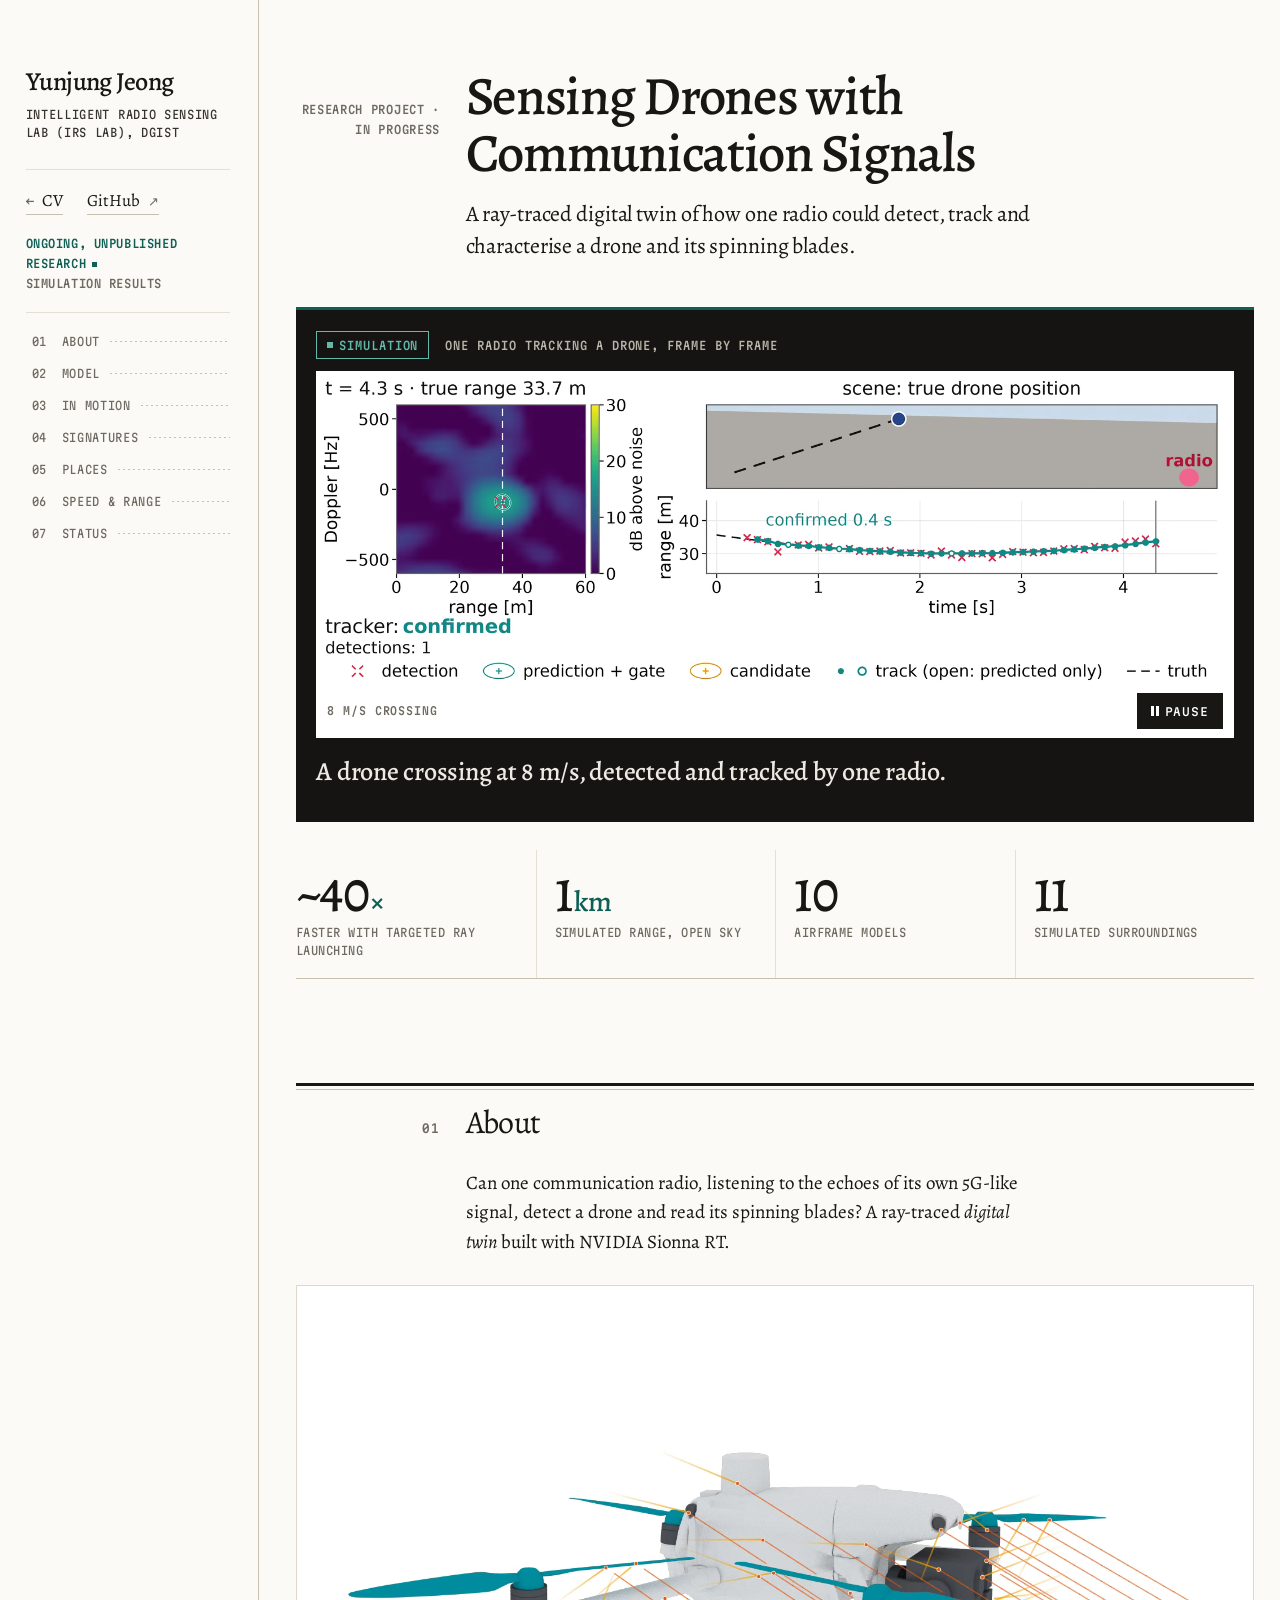
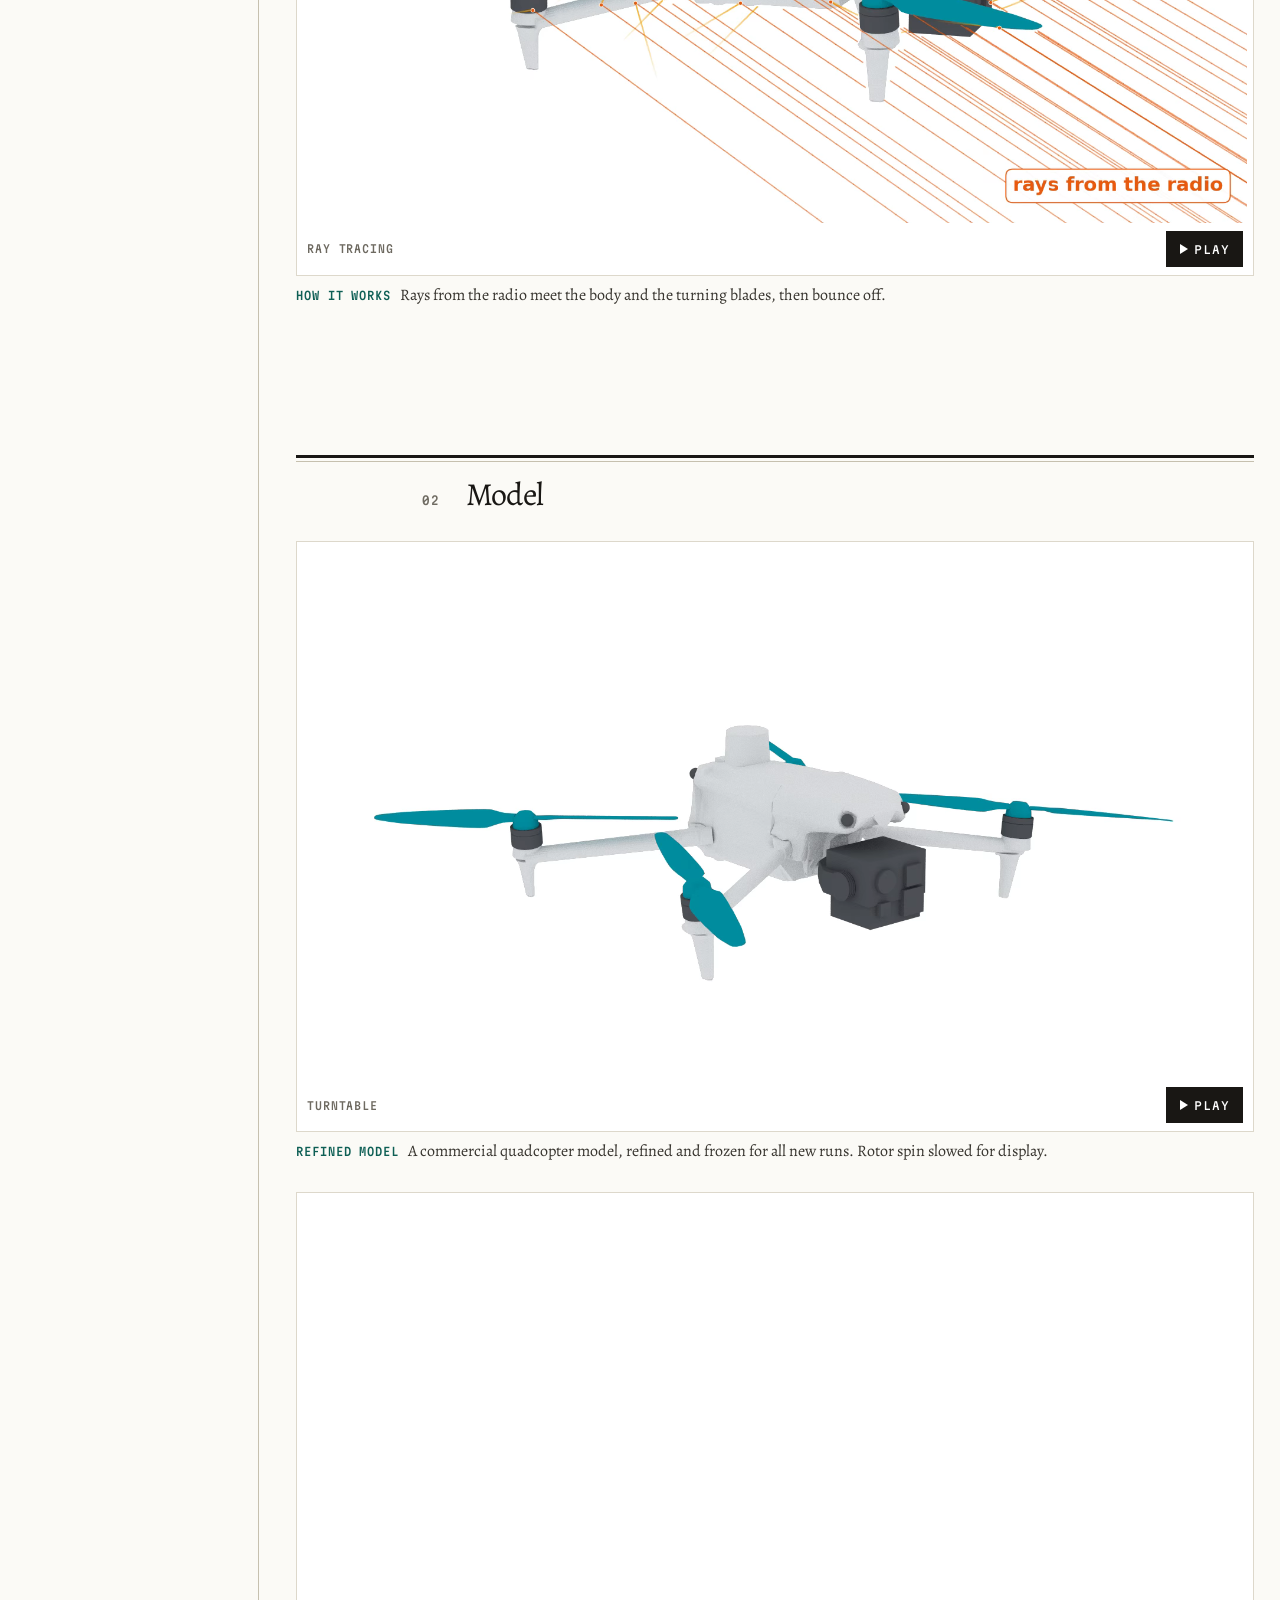
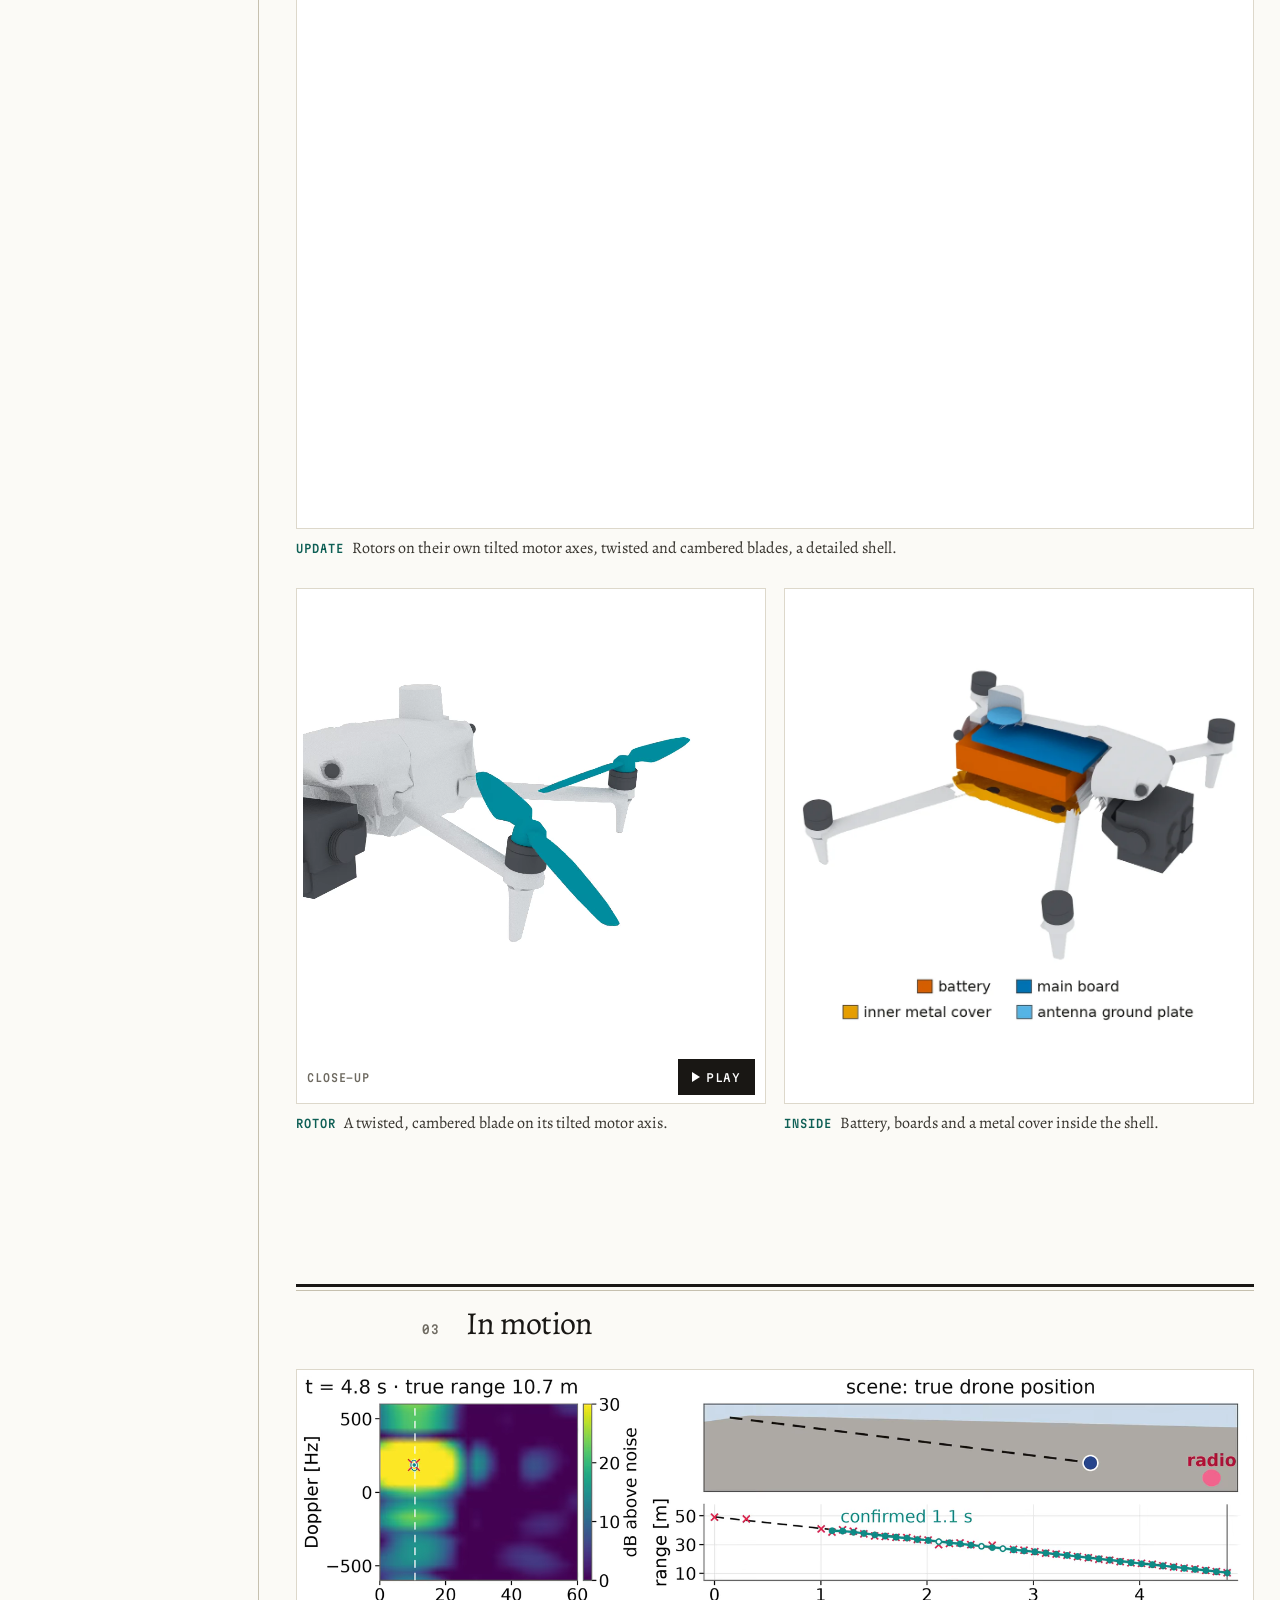
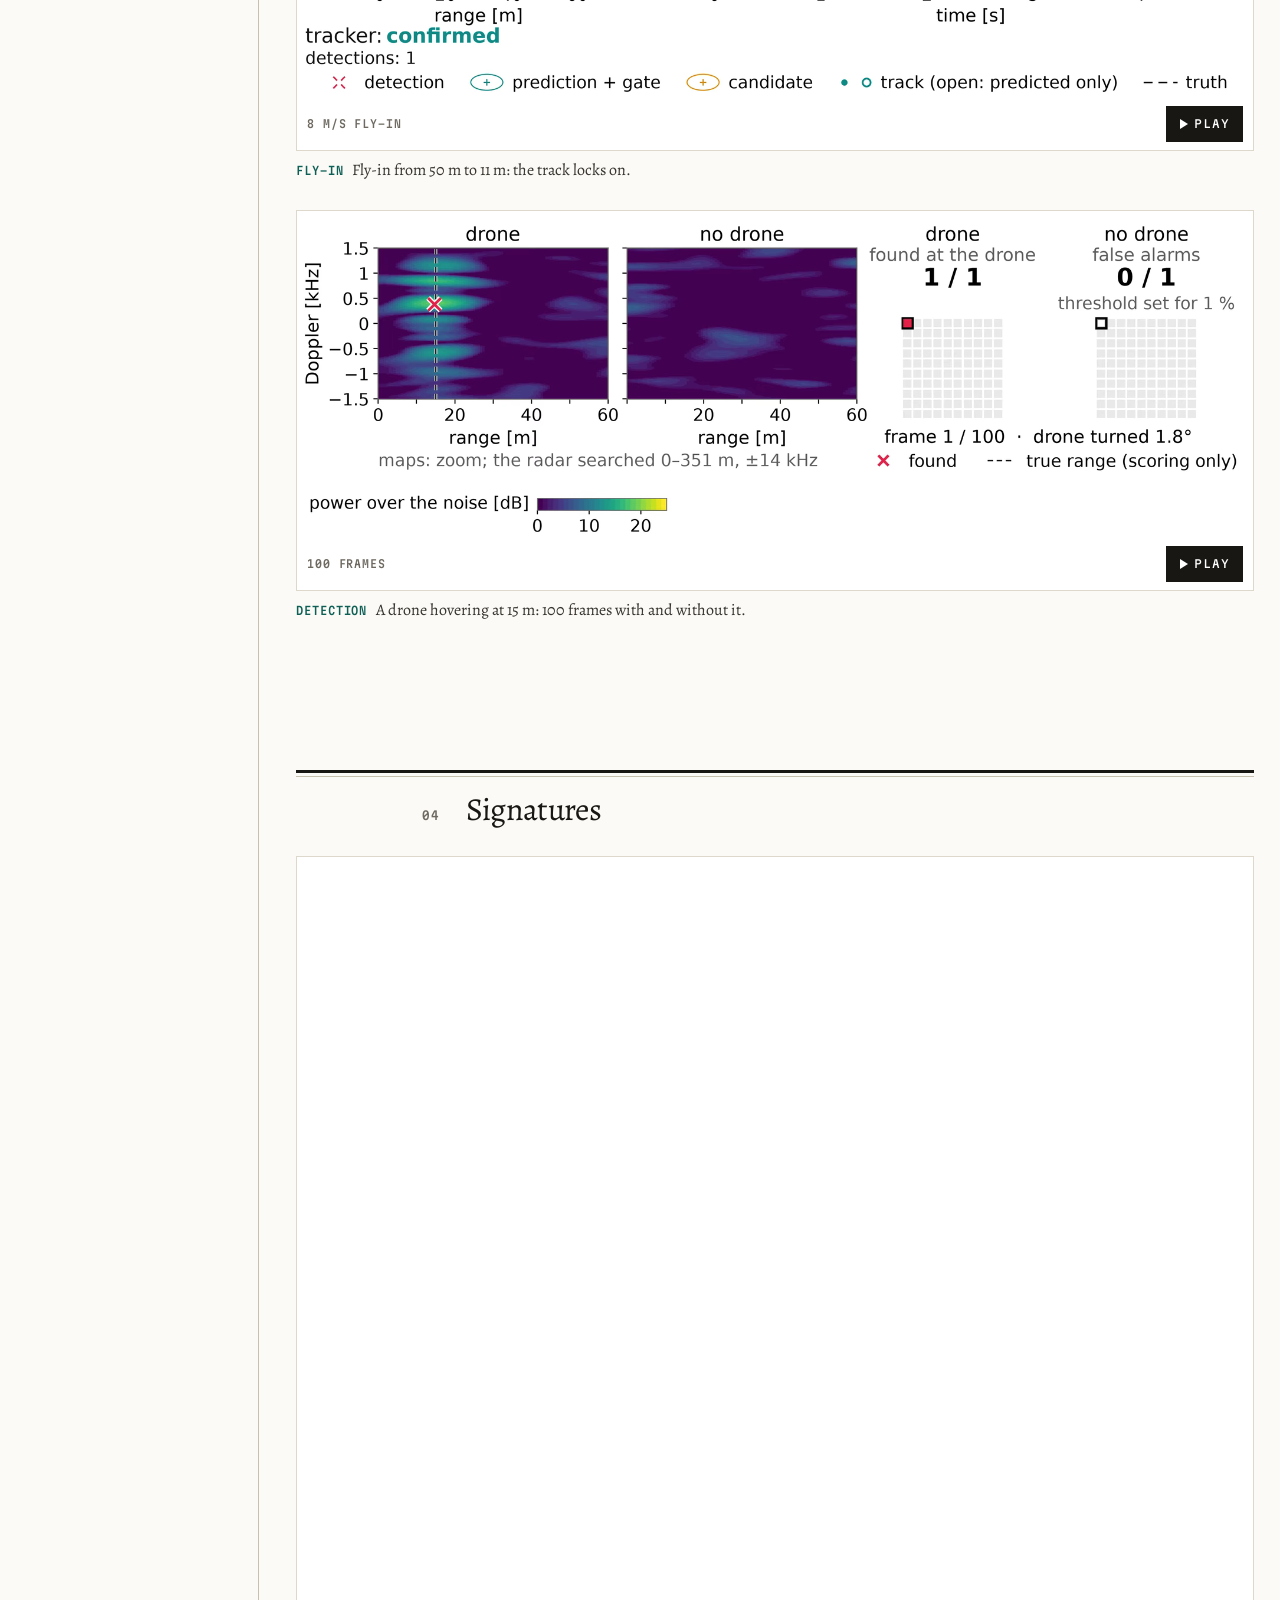
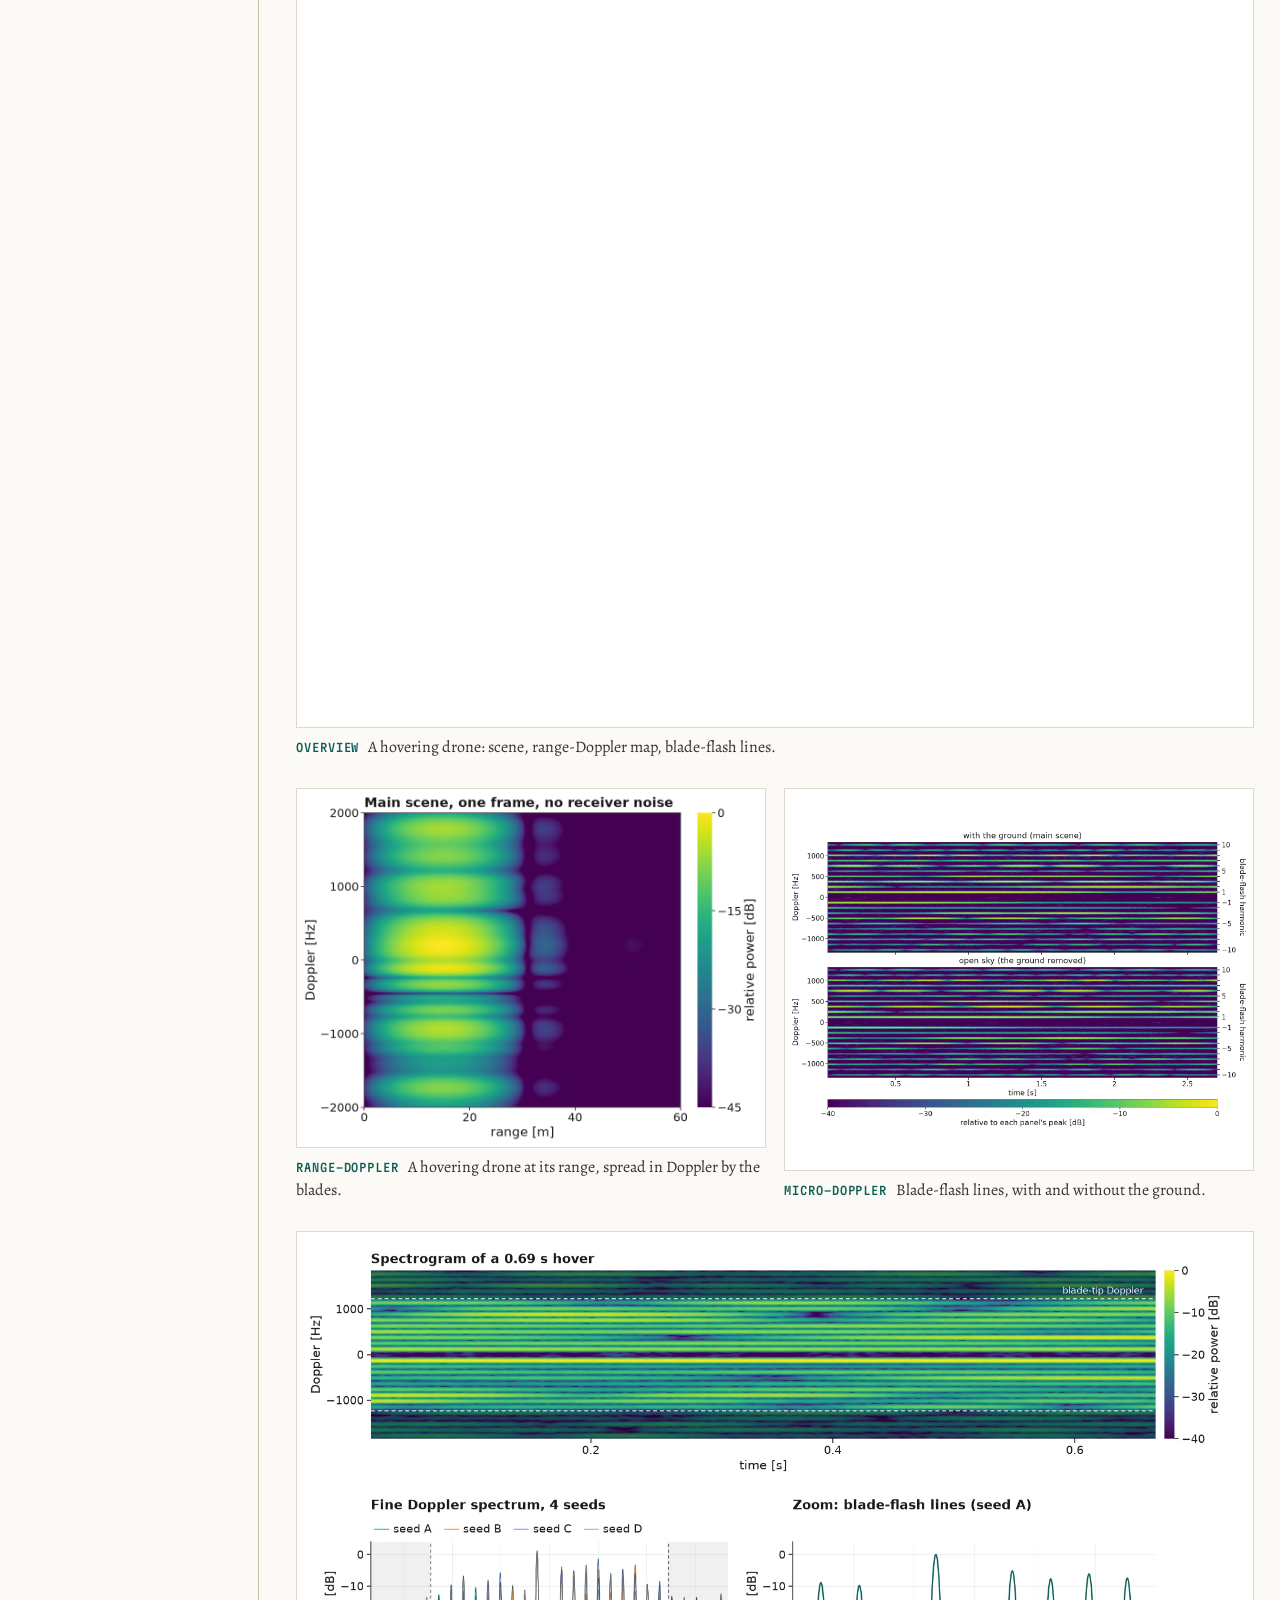
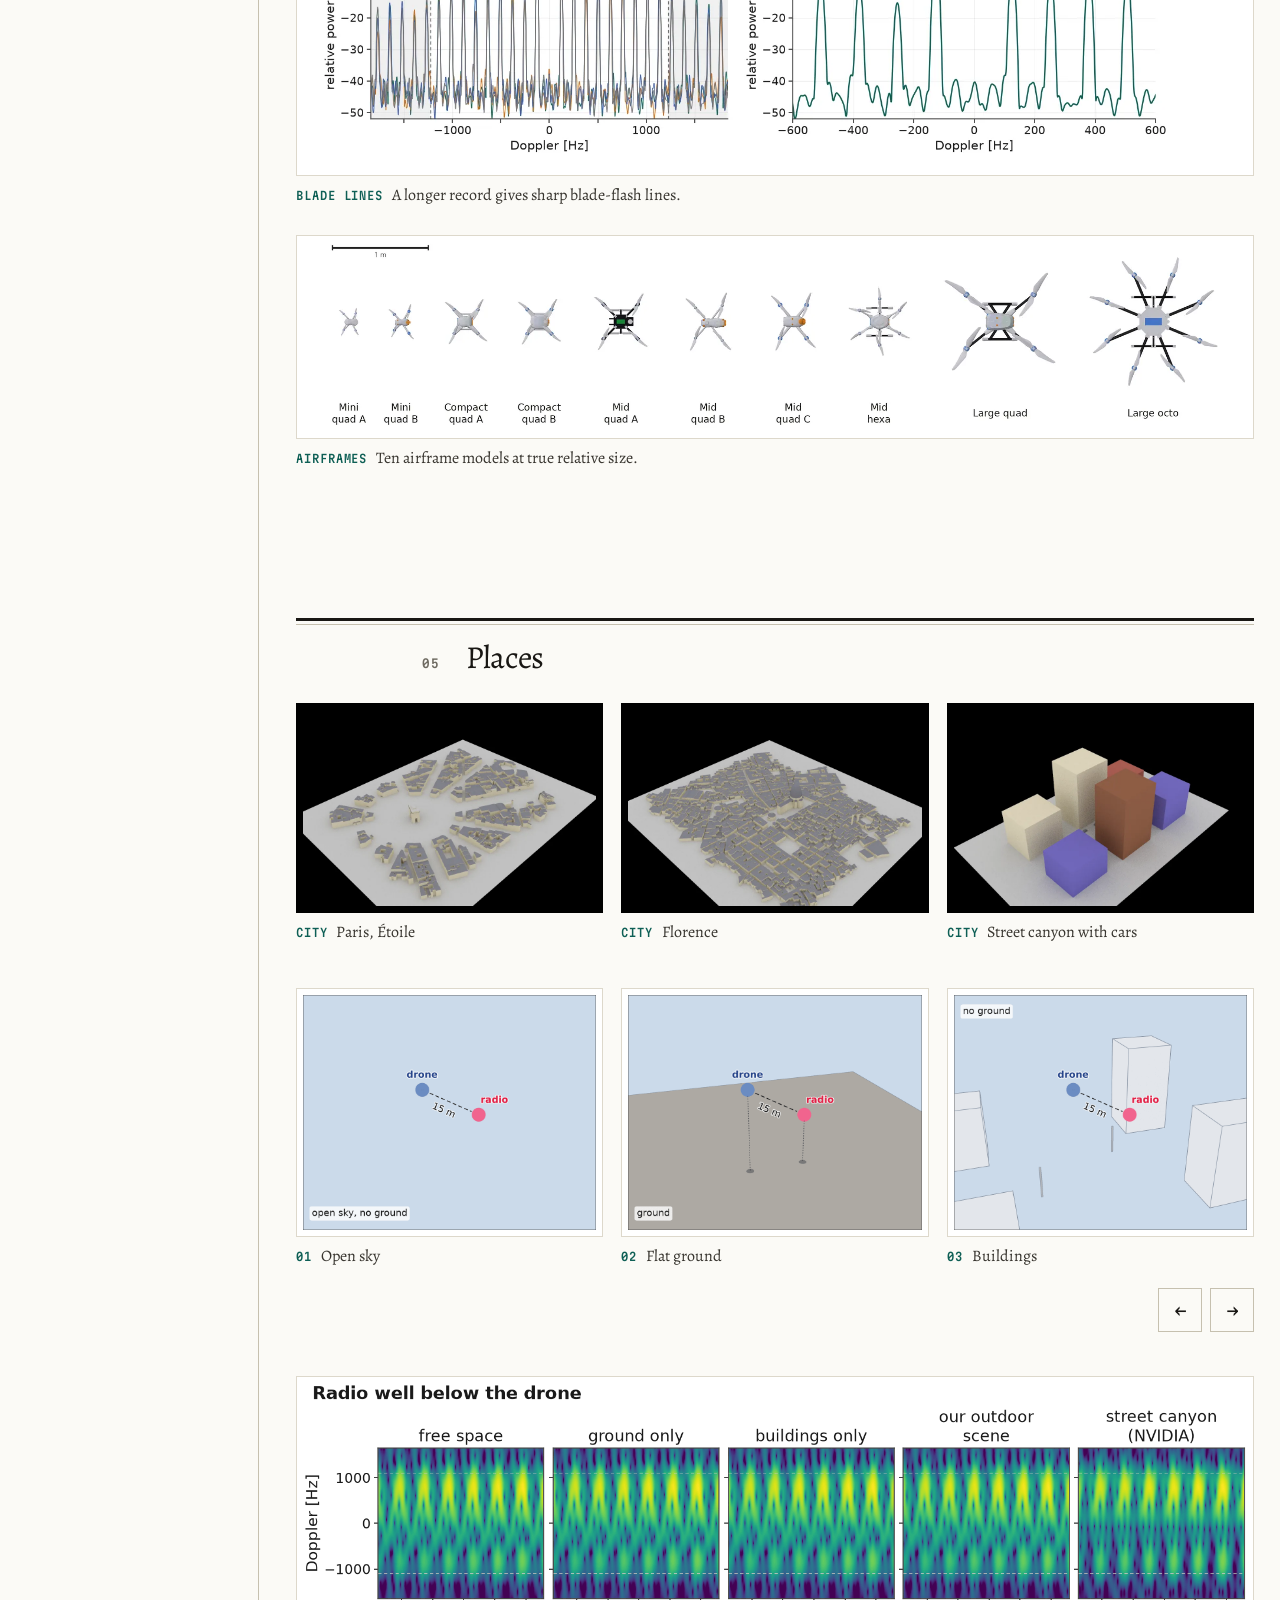
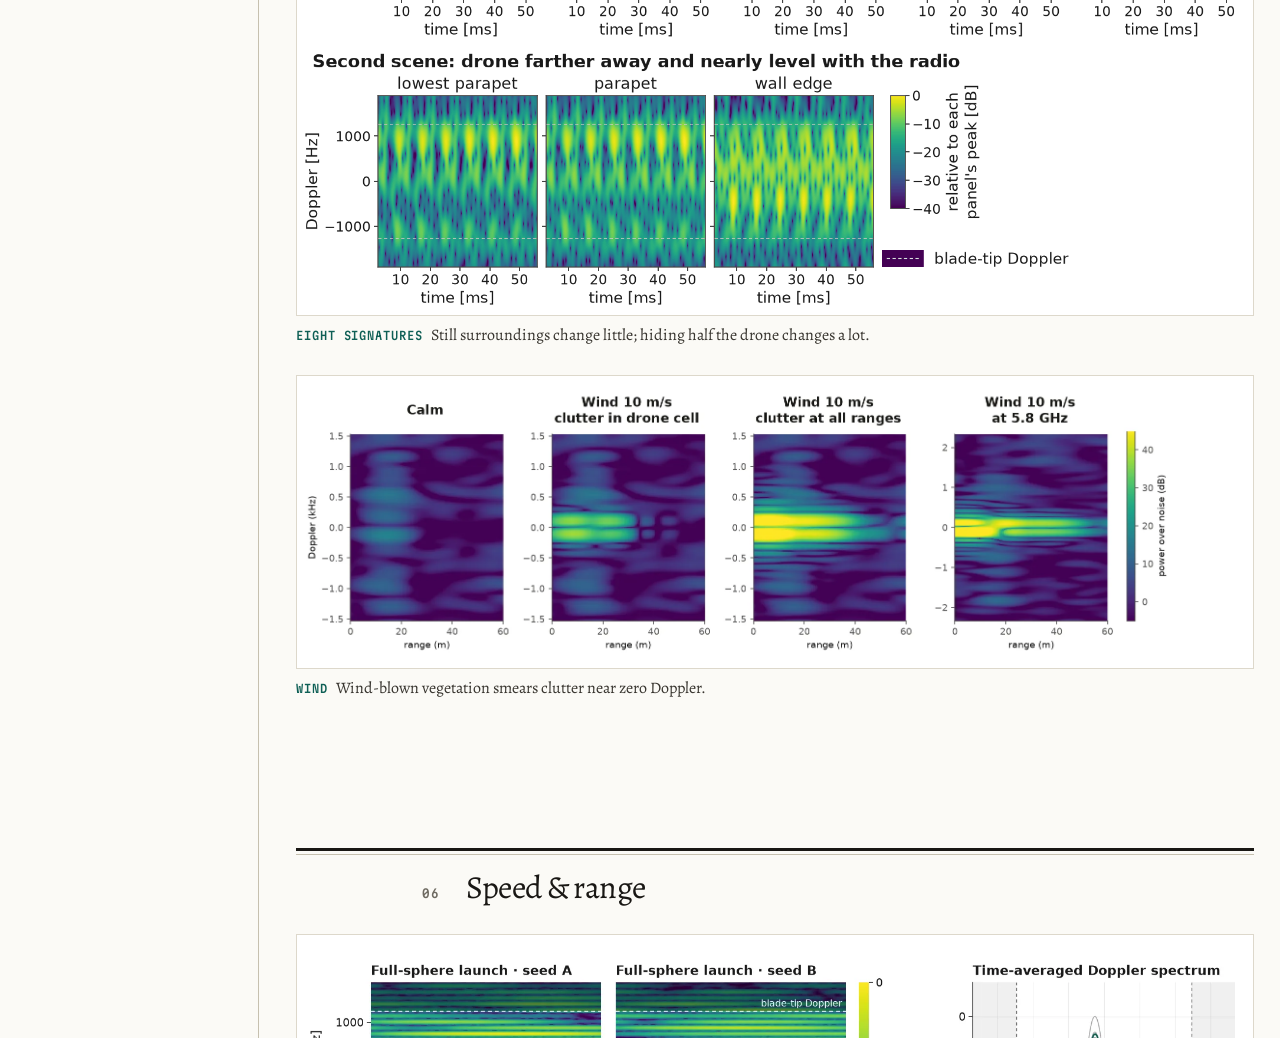
==== index.html @ 3fb26bb1 "Neutral alt text for the eight-signatures figure" ====
<!DOCTYPE html>
<html lang="en">
<head>
  <meta charset="utf-8">
  <meta name="viewport" content="width=device-width, initial-scale=1">
  <title>Drone ISAC Digital Twin · Yunjung Jeong</title>
  <meta name="description" content="Ongoing research: a ray-traced digital twin for sensing drones with communication signals. A refined drone model, tracking clips, blade-flash signatures, city scenes and long range, all simulated.">
  <meta name="author" content="Yunjung Jeong">
  <meta name="color-scheme" content="light dark">
  <meta name="theme-color" content="#FBFAF6" media="(prefers-color-scheme: light)">
  <meta name="theme-color" content="#121110" media="(prefers-color-scheme: dark)">
  <link rel="canonical" href="https://yunjung-jeong.github.io/Sionna-RT-Simulation/">
  <meta property="og:type" content="website">
  <meta property="og:title" content="Sensing Drones with Communication Signals">
  <meta property="og:description" content="Ongoing research by Yunjung Jeong: a ray-traced digital twin of how one radio could detect, track and characterise a drone and its spinning blades. All results shown are simulated.">
  <meta property="og:url" content="https://yunjung-jeong.github.io/Sionna-RT-Simulation/">
  <meta property="og:image" content="https://yunjung-jeong.github.io/Sionna-RT-Simulation/images/00_overview.png?v=7dbac818">
  <meta property="og:image:width" content="1600">
  <meta property="og:image:height" content="530">
  <meta property="og:image:alt" content="Simulated scene of a drone and a radio, the range-Doppler map of the drone's echo, and a micro-Doppler spectrogram with evenly spaced blade-flash lines.">
  <meta name="twitter:card" content="summary_large_image">
  <link rel="icon" href="assets/favicon.svg?v=50c4dee9" type="image/svg+xml">
  <link rel="preload" as="image" href="media/trk_crossing_poster.webp?v=aaa4f7b5" type="image/webp">
  <link rel="stylesheet" href="assets/offprint.css?v=d53d60d9">
  <link rel="preconnect" href="https://fonts.googleapis.com">
  <link rel="preconnect" href="https://fonts.gstatic.com" crossorigin>
  <link rel="stylesheet" media="print" onload="this.media='all';this.onload=null"
        href="https://fonts.googleapis.com/css2?family=Alegreya:ital,wght@0,400..600;1,400..500&amp;family=Martian+Mono:wdth,wght@75..112.5,400..500&amp;display=swap">
  <noscript>
    <link rel="stylesheet" href="https://fonts.googleapis.com/css2?family=Alegreya:ital,wght@0,400..600;1,400..500&amp;family=Martian+Mono:wdth,wght@75..112.5,400..500&amp;display=swap">
  </noscript>
  <script>document.documentElement.classList.add('js');</script>
  <script src="assets/contents.js?v=23c5772c" defer></script>
  <script src="assets/page.js?v=d9d66787" defer></script>
</head>
<body>
  <a class="skip-link" href="#main">Skip to content</a>

  <div class="page">

  <main id="main" tabindex="-1">

    <header class="site-header">
      <div class="title-block">
        <p class="eyebrow"><span class="nb">Research project ·</span> <span class="nb">in progress</span></p>
        <h1>Sensing Drones with Communication Signals</h1>
        <p class="subtitle">A ray-traced digital twin of how one radio could detect, track and characterise a drone and its spinning blades.</p>
      </div>
      <div class="rail-head">
        <p class="byline">
          <span class="author">Yunjung Jeong</span><br>
          <span class="affiliation">Intelligent Radio Sensing Lab <span class="nb">(IRS Lab), DGIST</span></span>
        </p>
        <div class="header-actions">
          <p class="rail-links">
            <a class="rail-link rail-link-back" href="https://yunjung-jeong.github.io/cv/">CV</a>
            <a class="rail-link rail-link-out" href="https://github.com/yunjung-jeong">GitHub</a>
          </p>
          <p class="status-lines">
            <span class="status status-live">Ongoing, unpublished research</span>
            <span class="status">Simulation results</span>
          </p>
        </div>
      </div>
    </header>

    <section id="glance" class="glance" aria-label="Showreel">
      <figure class="stage">
        <div class="stage-top">
          <span class="stage-chip">Simulation</span>
          <span class="stage-label">One radio tracking a drone, frame by frame</span>
        </div>
        <div class="clip clip-hero" data-clip>
          <video id="clip-crossing" class="clip-video" width="1600" height="544" poster="media/trk_crossing_poster.webp?v=aaa4f7b5" preload="none" muted loop playsinline controls
                 data-narrow="media/trk_crossing_narrow" data-narrow-size="1010x1010"
                 aria-label="Animation, simulated: a range-Doppler map frame by frame with detections and a tracker gate, next to a side view of the drone crossing in front of the radio and a range-versus-time strip where the track follows the true range.">
            <source src="media/trk_crossing.webm?v=00f2188d" type="video/webm">
            <source src="media/trk_crossing.mp4?v=fc4f4155" type="video/mp4">
          </video>
          <div class="clip-bar"><span class="clip-badge">8 m/s crossing</span></div>
        </div>
        <figcaption class="stage-cap"><span class="takeaway">A drone crossing at 8&nbsp;m/s, detected and tracked by one radio.</span></figcaption>
      </figure>

      <ul class="stats" aria-label="The twin in numbers (all from simulation)">
        <li><span class="stat-num">~40<span class="stat-unit">×</span></span><span class="stat-label">faster with targeted ray launching</span></li>
        <li><span class="stat-num">1<span class="stat-unit">km</span></span><span class="stat-label">simulated range, open sky</span></li>
        <li><span class="stat-num">10</span><span class="stat-label">airframe models</span></li>
        <li><span class="stat-num">11</span><span class="stat-label">simulated surroundings</span></li>
      </ul>
    </section>

    <nav class="toc" aria-label="On this page">
      <ol>
        <li><a href="#about"><span class="toc-label">About</span><span class="leader" aria-hidden="true"></span></a></li>
        <li><a href="#model"><span class="toc-label">Model</span><span class="leader" aria-hidden="true"></span></a></li>
        <li><a href="#motion"><span class="toc-label">In motion</span><span class="leader" aria-hidden="true"></span></a></li>
        <li><a href="#signatures"><span class="toc-label">Signatures</span><span class="leader" aria-hidden="true"></span></a></li>
        <li><a href="#places"><span class="toc-label">Places</span><span class="leader" aria-hidden="true"></span></a></li>
        <li><a href="#speed"><span class="toc-label">Speed &amp; range</span><span class="leader" aria-hidden="true"></span></a></li>
        <li><a href="#status"><span class="toc-label">Status</span><span class="leader" aria-hidden="true"></span></a></li>
      </ol>
    </nav>

    <section id="about" class="section" aria-labelledby="about-title">
      <h2 id="about-title">About</h2>
      <p class="lede">Can one communication radio, listening to the echoes of its own 5G-like signal, detect a drone and read its spinning blades? A ray-traced <em>digital twin</em> built with NVIDIA Sionna RT.</p>
      <div class="mosaic">
        <figure class="tile tile-full">
          <div class="clip" data-clip>
          <video id="clip-rays" class="clip-video" width="1600" height="900" style="aspect-ratio: 1600 / 900" poster="media/twin_rays_poster.webp?v=4ba4e9e1" preload="none" muted loop playsinline controls
                 data-narrow="media/twin_rays_narrow" data-narrow-size="960x540"
                 aria-label="Animation, simulated: a quadcopter model hovers with its rotors turning. Thin orange lines, rays aimed at it from a radio out of view to the lower right, end in small dots where each ray first meets the body, an arm or a blade, and short yellow strokes show each ray bouncing off. As the blades turn, the dots on them move.">
            <source src="media/twin_rays.webm?v=008359a2" type="video/webm">
            <source src="media/twin_rays.mp4?v=f46936a5" type="video/mp4">
          </video>
          <div class="clip-bar"><span class="clip-badge">Ray tracing</span></div>
        </div>
          <figcaption class="tile-cap"><span class="tile-label">How it works</span> Rays from the radio meet the body and the turning blades, then bounce off.</figcaption>
        </figure>
      </div>
    </section>

    <section id="model" class="section" aria-labelledby="model-title">
      <h2 id="model-title">Model</h2>
      <div class="mosaic">
        <figure class="tile tile-full">
          <div class="clip" data-clip>
          <video id="clip-turntable" class="clip-video" width="1600" height="900" style="aspect-ratio: 1600 / 900" poster="media/model_turntable_poster.webp?v=48854414" preload="none" muted loop playsinline controls
                 data-narrow="media/model_turntable_narrow" data-narrow-size="960x540"
                 aria-label="Animation, simulated scene render: the refined quadcopter model seen from all sides as the view circles once around it, its four two-blade rotors turning slowly; light grey shell and arms, dark motors and camera, teal blades.">
            <source src="media/model_turntable.webm?v=b027fac8" type="video/webm">
            <source src="media/model_turntable.mp4?v=afc0a6ce" type="video/mp4">
          </video>
          <div class="clip-bar"><span class="clip-badge">Turntable</span></div>
        </div>
          <figcaption class="tile-cap"><span class="tile-label">Refined model</span> A commercial quadcopter model, refined and frozen for all new runs. Rotor spin slowed for display.</figcaption>
        </figure>
        <figure class="tile tile-full">
          <a class="frame" href="images/60_model_update.webp?v=5a42e50c" title="Open the full-size image"><picture><source media="(max-width: 56rem)" srcset="images/60_model_update_narrow.webp?v=4bf41ea3" width="900" height="880"><img src="images/60_model_update.webp?v=5a42e50c" width="1600" height="379" loading="lazy" decoding="async" alt="Two renders of the same quadcopter from the same angle. Left, the earlier model: a smooth, rounded shell and simple blades. Right, the refined model: a detailed shell around the nose and camera mount, and slimmer, twisted blades."></picture></a>
          <figcaption class="tile-cap"><span class="tile-label">Update</span> Rotors on their own tilted motor axes, twisted and cambered blades, a detailed shell.</figcaption>
        </figure>
        <figure class="tile tile-half">
          <div class="clip" data-clip>
          <video id="clip-rotor" class="clip-video" width="1000" height="1000" style="aspect-ratio: 1000 / 1000" poster="media/model_rotor_poster.webp?v=895f451c" preload="none" muted loop playsinline controls
                 data-narrow="media/model_rotor_narrow" data-narrow-size="720x720"
                 aria-label="Animation, simulated scene render: close-up of one front rotor turning on its motor at the end of an arm, with the shell behind it; the teal blade shows its twist as it sweeps past.">
            <source src="media/model_rotor.webm?v=2c3f8e78" type="video/webm">
            <source src="media/model_rotor.mp4?v=42f8bbae" type="video/mp4">
          </video>
          <div class="clip-bar"><span class="clip-badge">Close-up</span></div>
        </div>
          <figcaption class="tile-cap"><span class="tile-label">Rotor</span> A twisted, cambered blade on its tilted motor axis.</figcaption>
        </figure>
        <figure class="tile tile-half">
          <a class="frame" href="images/61_model_cutaway.webp?v=f249dbda" title="Open the full-size image"><picture><img src="images/61_model_cutaway.webp?v=f249dbda" width="1000" height="837" loading="lazy" decoding="async" alt="Render of the refined model from above at the front right, with the right half of the shell removed and the blades hidden: an orange battery, a blue main board on top of it, a yellow inner metal cover beneath and a small light-blue antenna plate in the top turret. A legend names the four parts."></picture></a>
          <figcaption class="tile-cap"><span class="tile-label">Inside</span> Battery, boards and a metal cover inside the shell.</figcaption>
        </figure>
      </div>
    </section>

    <section id="motion" class="section" aria-labelledby="motion-title">
      <h2 id="motion-title">In motion</h2>
      <div class="mosaic">
        <figure class="tile tile-full">
          <div class="clip" data-clip>
          <video id="clip-flyin" class="clip-video" width="1600" height="544" poster="media/trk_flyin_poster.webp?v=1ee3378e" preload="none" muted loop playsinline controls
                 data-narrow="media/trk_flyin_narrow" data-narrow-size="1010x1010"
                 aria-label="Animation, simulated: range-Doppler map frames with detections and a tracker gate as a drone flies straight toward the radio from about 50 m to 11 m, next to a side view and a range-versus-time strip where the track follows the falling true range.">
            <source src="media/trk_flyin.webm?v=ba727bf8" type="video/webm">
            <source src="media/trk_flyin.mp4?v=6bfb40b7" type="video/mp4">
          </video>
          <div class="clip-bar"><span class="clip-badge">8 m/s fly-in</span></div>
        </div>
          <figcaption class="tile-cap"><span class="tile-label">Fly-in</span> Fly-in from 50&nbsp;m to 11&nbsp;m: the track locks on.</figcaption>
        </figure>
        <figure class="tile tile-full">
          <div class="clip" data-clip>
          <video id="clip-detect" class="clip-video" width="1600" height="544" poster="media/det_frames_poster.webp?v=ef4b4c31" preload="none" muted loop playsinline controls
                 data-narrow="media/det_frames_narrow" data-narrow-size="962x954"
                 aria-label="Animation, simulated: two range-Doppler maps per frame, one with a drone hovering at 15 m and one with the same noise but no drone, next to two grids of squares that fill in red frame by frame: hits at the drone on the left, false alarms on the right.">
            <source src="media/det_frames.webm?v=4a773382" type="video/webm">
            <source src="media/det_frames.mp4?v=f8ae943b" type="video/mp4">
          </video>
          <div class="clip-bar"><span class="clip-badge">100 frames</span></div>
        </div>
          <figcaption class="tile-cap"><span class="tile-label">Detection</span> A drone hovering at 15 m: 100 frames with and without it.</figcaption>
        </figure>
      </div>
    </section>

    <section id="signatures" class="section" aria-labelledby="signatures-title">
      <h2 id="signatures-title">Signatures</h2>
      <div class="mosaic">
        <figure class="tile tile-full">
          <a class="frame" href="images/00_overview.png?v=7dbac818" title="Open the full-size image"><picture><source media="(max-width: 56rem)" srcset="images/00_overview_narrow.png?v=1e9cfcc0" width="900" height="1390"><img src="images/00_overview.png?v=7dbac818" width="1600" height="530" loading="lazy" decoding="async" alt="Three panels. First, a rendered outdoor scene: a blue marker labelled drone hovers in the sky on the left, a pink marker labelled radio sits just above the grey ground on the right, a dashed line of sight joins them, and an inset shows the quadcopter model. Second, a range-Doppler heat map in which the drone appears as bright horizontal bands at short range. Third, a spectrogram of Doppler over time with many evenly spaced horizontal lines above and below zero."></picture></a>
          <figcaption class="tile-cap"><span class="tile-label">Overview</span> A hovering drone: scene, range-Doppler map, blade-flash lines.</figcaption>
        </figure>
        <figure class="tile tile-half">
          <a class="frame" href="images/02_range_doppler.png?v=c7e99589" title="Open the full-size image"><picture><img src="images/02_range_doppler.png?v=c7e99589" width="1000" height="760" loading="lazy" decoding="async" alt="Range-Doppler heat map with range on the horizontal axis and Doppler on the vertical axis. Bright horizontal bands, strongest just above zero Doppler, fill a stretch of short ranges where the drone is; farther ranges are dark."></picture></a>
          <figcaption class="tile-cap"><span class="tile-label">Range-Doppler</span> A hovering drone at its range, spread in Doppler by the blades.</figcaption>
        </figure>
        <figure class="tile tile-half">
          <a class="frame" href="images/03_micro_doppler.png?v=a3e908d6" title="Open the full-size image"><picture><source media="(max-width: 56rem)" srcset="images/03_micro_doppler_narrow.png?v=c321d633" width="900" height="1160"><img src="images/03_micro_doppler.png?v=a3e908d6" width="1600" height="1040" loading="lazy" decoding="async" alt="Two stacked spectrograms of Doppler frequency versus time, one with the ground and one in open sky. Both show many evenly spaced horizontal lines above and below a dark band at zero Doppler, and the two panels look nearly the same. A right-hand axis numbers the lines as blade-flash harmonics."></picture></a>
          <figcaption class="tile-cap"><span class="tile-label">Micro-Doppler</span> Blade-flash lines, with and without the ground.</figcaption>
        </figure>
        <figure class="tile tile-full">
          <a class="frame" href="images/33_blade_lines.webp?v=6345604c" title="Open the full-size image"><picture><source media="(max-width: 56rem)" srcset="images/33_blade_lines_narrow.webp?v=47336c19" width="900" height="1500"><img src="images/33_blade_lines.webp?v=6345604c" width="1600" height="900" loading="lazy" decoding="async" alt="Top: a spectrogram of Doppler versus time over a 0.69 second hover, showing many evenly spaced horizontal blade-flash lines between two dashed blade-tip lines. Bottom left: a fine Doppler spectrum where four overlaid seeds show a comb of sharp lines, with the region beyond the blade-tip Doppler shaded. Bottom right: a zoom from minus 600 to plus 600 hertz showing smooth, sharp lines about 125 hertz apart."></picture></a>
          <figcaption class="tile-cap"><span class="tile-label">Blade lines</span> A longer record gives sharp blade-flash lines.</figcaption>
        </figure>
        <figure class="tile tile-full">
          <a class="frame" href="images/40_airframes.webp?v=128e6822" title="Open the full-size image"><picture><source media="(max-width: 56rem)" srcset="images/40_airframes_narrow.webp?v=dcaa0646" width="1000" height="742"><img src="images/40_airframes.webp?v=128e6822" width="1800" height="361" loading="lazy" decoding="async" alt="Top views of ten simplified drone models at one shared scale with a 1 metre scale bar, labelled by size and rotor count: mini quads A and B, compact quads A and B, mid quads A, B and C, a mid hexacopter, a large quad and a large octocopter, growing from about 20 centimetres to about 1.3 metres across."></picture></a>
          <figcaption class="tile-cap"><span class="tile-label">Airframes</span> Ten airframe models at true relative size.</figcaption>
        </figure>
      </div>
    </section>

    <section id="places" class="section" aria-labelledby="places-title">
      <h2 id="places-title">Places</h2>
      <div class="mosaic">
        <figure class="tile tile-third">
          <a class="frame frame-dark" href="images/31_scene_etoile.webp?v=e7016313" title="Open the full-size image"><img src="images/31_scene_etoile.webp?v=e7016313" width="900" height="600" loading="lazy" decoding="async" alt="Rendered city model seen from above at an angle: blocks of buildings radiating around a large circular plaza (Paris, Étoile)."></a>
          <figcaption class="tile-cap"><span class="tile-label">City</span> Paris, Étoile</figcaption>
        </figure>
        <figure class="tile tile-third">
          <a class="frame frame-dark" href="images/31_scene_florence.webp?v=68443497" title="Open the full-size image"><img src="images/31_scene_florence.webp?v=68443497" width="900" height="600" loading="lazy" decoding="async" alt="Rendered city model of dense old-town blocks with narrow streets and a domed cathedral near the centre (Florence)."></a>
          <figcaption class="tile-cap"><span class="tile-label">City</span> Florence</figcaption>
        </figure>
        <figure class="tile tile-third">
          <a class="frame frame-dark" href="images/31_scene_simple_street_canyon_with_cars.webp?v=8c9a9ede" title="Open the full-size image"><img src="images/31_scene_simple_street_canyon_with_cars.webp?v=8c9a9ede" width="900" height="600" loading="lazy" decoding="async" alt="Rendered street canyon: six tall coloured box buildings in cream, brown, red and purple lining a street."></a>
          <figcaption class="tile-cap"><span class="tile-label">City</span> Street canyon with cars</figcaption>
        </figure>
      </div>

      <div class="carousel" data-carousel aria-label="Eight simulated surroundings">
        <div class="car-track" tabindex="0">
          <figure class="car-item">
            <a class="frame" href="images/21_scene_free_space.png?v=dc272d5c" title="Open the full-size image"><img src="images/21_scene_free_space_narrow.png?v=4e1c4ca9" width="900" height="720" loading="lazy" decoding="async" alt="Rendered view of an empty light-blue sky with no ground: a blue marker labelled drone and, lower and to the right, a pink marker labelled radio, joined by a dashed line of sight marked 15 m. A corner label reads open sky, no ground."></a>
            <figcaption class="tile-cap"><span class="tile-label">01</span> Open sky</figcaption>
          </figure>
          <figure class="car-item">
            <a class="frame" href="images/21_scene_ground_only.png?v=8189fd8b" title="Open the full-size image"><img src="images/21_scene_ground_only_narrow.png?v=4cef4edd" width="900" height="720" loading="lazy" decoding="async" alt="The same view with a large flat grey ground plate far below: the blue drone marker and the pink radio marker hang high above it, joined by a dashed 15 m line of sight. A thin dotted line drops from each marker to a small shadow on the ground. A corner label reads ground."></a>
            <figcaption class="tile-cap"><span class="tile-label">02</span> Flat ground</figcaption>
          </figure>
          <figure class="car-item">
            <a class="frame" href="images/21_scene_buildings_only.png?v=0bfddeca" title="Open the full-size image"><img src="images/21_scene_buildings_only_narrow.png?v=33c1ef4f" width="900" height="720" loading="lazy" decoding="async" alt="The same view with four pale box-shaped buildings and two thin grey poles floating in the sky around the drone and radio markers, with no ground beneath them. The dashed 15 m line of sight passes between them; the tallest building appears just behind the radio marker. A corner label reads no ground."></a>
            <figcaption class="tile-cap"><span class="tile-label">03</span> Buildings</figcaption>
          </figure>
          <figure class="car-item">
            <a class="frame" href="images/21_scene_our_scene.png?v=1759fd8b" title="Open the full-size image"><img src="images/21_scene_our_scene_narrow.png?v=049948d0" width="900" height="720" loading="lazy" decoding="async" alt="The same view of the full outdoor scene: a grey ground plate with four pale box buildings and two thin poles. The blue drone marker hovers high above the ground and the pink radio marker sits lower, joined by a dashed 15 m line of sight. Thin dotted lines drop from both markers to small shadows on the ground; the radio’s lands well in front of the tallest building. A corner label reads ground and buildings."></a>
            <figcaption class="tile-cap"><span class="tile-label">04</span> Our outdoor scene</figcaption>
          </figure>
          <figure class="car-item">
            <a class="frame" href="images/21_scene_street_canyon.png?v=adf5be6a" title="Open the full-size image"><img src="images/21_scene_street_canyon_narrow.png?v=9d87707f" width="900" height="720" loading="lazy" decoding="async" alt="View looking down a narrow street between tall coloured buildings (brown, purple, beige and red blocks) in a built-in street scene. The blue drone marker hovers in the street and the pink radio marker sits lower and nearer, joined by a dashed line of sight marked 15 m."></a>
            <figcaption class="tile-cap"><span class="tile-label">05</span> Street canyon</figcaption>
          </figure>
          <figure class="car-item">
            <a class="frame" href="images/21_scene_lowest_parapet.png?v=f6b08890" title="Open the full-size image"><img src="images/21_scene_lowest_parapet_narrow.png?v=5c6fb8f8" width="900" height="720" loading="lazy" decoding="async" alt="Wide grey ground with a very low strip-like wall labelled parapet between the blue drone marker on the left and the pink radio marker on the right. The dashed 30 m line of sight passes well above it, so nothing stands in the way."></a>
            <figcaption class="tile-cap"><span class="tile-label">06</span> Low parapet</figcaption>
          </figure>
          <figure class="car-item">
            <a class="frame" href="images/21_scene_parapet.png?v=b472e8f3" title="Open the full-size image"><img src="images/21_scene_parapet_narrow.png?v=cdda85ff" width="900" height="720" loading="lazy" decoding="async" alt="Wide grey ground with a low light-grey wall labelled parapet standing halfway between the blue drone marker on the left and the pink radio marker on the right. The dashed 30 m line of sight passes just over the top of the parapet."></a>
            <figcaption class="tile-cap"><span class="tile-label">07</span> Parapet</figcaption>
          </figure>
          <figure class="car-item">
            <a class="frame" href="images/21_scene_wall.png?v=c725f395" title="Open the full-size image"><img src="images/21_scene_wall_narrow.png?v=f1a02657" width="900" height="720" loading="lazy" decoding="async" alt="The same ground with a tall light-grey panel labelled wall standing halfway between the drone and the radio. The far vertical edge of the wall lies on the dashed 30 m line of sight, and the short stretch of line behind the wall is drawn faint and dotted, with a small note reading hidden from this view."></a>
            <figcaption class="tile-cap"><span class="tile-label">08</span> Wall edge</figcaption>
          </figure>
        </div>
      </div>

      <div class="mosaic">
        <figure class="tile tile-full">
          <a class="frame" href="images/20_stft_grid.png?v=4b81e73c" title="Open the full-size image"><picture><source media="(max-width: 56rem)" srcset="images/20_stft_grid_narrow.png?v=a69b25db" width="900" height="1760"><img src="images/20_stft_grid.png?v=4b81e73c" width="1600" height="890" loading="lazy" decoding="async" alt="Eight spectrograms of Doppler versus time, all with the constant echo removed, with thin dashed blade-tip lines. First group, radio well below the drone: free space, ground only, buildings only, our outdoor scene and the NVIDIA street canyon all show nearly the same evenly spaced blade flashes inside the dashed lines. Second group, the second scene: the lowest parapet and the parapet show clean repeating flashes on both sides of zero, and the wall edge, which hides half of the drone, shows a visibly different, uneven pattern."></picture></a>
          <figcaption class="tile-cap"><span class="tile-label">Eight signatures</span> Still surroundings change little; hiding half the drone changes a lot.</figcaption>
        </figure>
        <figure class="tile tile-full">
          <a class="frame" href="images/50_wind_rd.webp?v=5c0c8000" title="Open the full-size image"><picture><source media="(max-width: 56rem)" srcset="images/50_wind_rd_narrow.webp?v=2208adb5" width="1077" height="1160"><img src="images/50_wind_rd.webp?v=5c0c8000" width="1957" height="580" loading="lazy" decoding="async" alt="Four range-Doppler maps; the drone sits at about 15 metres. Calm: faint bands at the drone's range. Wind 10 metres per second with clutter in the drone's range cell: a bright band hugging zero Doppler at short ranges. Wind with clutter at all ranges: the band stretches along the whole range axis. At 5.8 gigahertz: a similar band on a wider Doppler axis."></picture></a>
          <figcaption class="tile-cap"><span class="tile-label">Wind</span> Wind-blown vegetation smears clutter near zero Doppler.</figcaption>
        </figure>
      </div>
    </section>

    <section id="speed" class="section" aria-labelledby="speed-title">
      <h2 id="speed-title">Speed &amp; range</h2>
      <div class="mosaic">
        <figure class="tile tile-full">
          <a class="frame" href="images/30_launch_compare.webp?v=92af53f1" title="Open the full-size image"><picture><source media="(max-width: 56rem)" srcset="images/30_launch_compare_narrow.webp?v=2f62bd6b" width="900" height="1500"><img src="images/30_launch_compare.webp?v=92af53f1" width="1600" height="820" loading="lazy" decoding="async" alt="Four spectrograms of Doppler versus time and a line plot. Top row: full-sphere launch with two random seeds; bottom row: targeted launch with two random seeds. All four show the same evenly spaced blade-flash lines between dashed blade-tip lines. The line plot overlays the time-averaged Doppler spectra: seven grey full-sphere curves and two teal targeted curves that follow the same envelope."></picture></a>
          <figcaption class="tile-cap"><span class="tile-label">Targeted launch</span> Same echo level and Doppler spread as a full-sphere launch, up to ~40× faster.</figcaption>
        </figure>
        <figure class="tile tile-half">
          <a class="frame" href="images/34_long_range.webp?v=1f5017ad" title="Open the full-size image"><picture><source media="(max-width: 56rem)" srcset="images/34_long_range_narrow.webp?v=86192883" width="900" height="1000"><img src="images/34_long_range.webp?v=1f5017ad" width="1000" height="760" loading="lazy" decoding="async" alt="Line plot of echo level versus range on a logarithmic axis from 15 metres to 1 kilometre in open sky. Dots for the mean of several simulation runs lie on a dashed radar-equation line falling as range to the minus fourth power; a strip below shows single-run deviations within about plus or minus one decibel."></picture></a>
          <figcaption class="tile-cap"><span class="tile-label">Long range</span> Up to 1&nbsp;km in open sky, on the radar-equation trend.</figcaption>
        </figure>
        <figure class="tile tile-half">
          <a class="frame" href="images/32_range_stft.webp?v=06a3a0e1" title="Open the full-size image"><picture><source media="(max-width: 56rem)" srcset="images/32_range_stft_narrow.webp?v=bf8564a6" width="900" height="1400"><img src="images/32_range_stft.webp?v=06a3a0e1" width="1600" height="520" loading="lazy" decoding="async" alt="Three spectrograms of Doppler versus time for the same hovering drone in open sky at 15, 42 and 85 metres, each showing evenly spaced blade-flash lines between dashed blade-tip lines; the pattern looks much the same at every range."></picture></a>
          <figcaption class="tile-cap"><span class="tile-label">Farther</span> Same signature at 15, 42 and 85&nbsp;m.</figcaption>
        </figure>
        <figure class="tile tile-full">
          <a class="frame" href="images/42_detect_launch.webp?v=b8f1e15d" title="Open the full-size image"><picture><source media="(max-width: 56rem)" srcset="images/42_detect_launch_narrow.webp?v=f3ff915e" width="932" height="1168"><img src="images/42_detect_launch.webp?v=b8f1e15d" width="1809" height="584" loading="lazy" decoding="async" alt="Four range-Doppler maps with a colour bar of power over noise. Two geometries, drone seen from 15 degrees above and from 45 degrees below, each run with a full-sphere and a targeted launch. A red cross marks the detection, at the drone's range for both launches."></picture></a>
          <figcaption class="tile-cap"><span class="tile-label">Detection</span> Both launches detect the hovering drone in the same range cell.</figcaption>
        </figure>
      </div>
    </section>

    <section id="status" class="section" aria-labelledby="status-title">
      <h2 id="status-title">Status</h2>
      <div class="note standfirst">
        <p>Ongoing, unpublished research. All results are simulated with an idealised radio front end. The drone model has been refined and frozen, and a small field measurement is being prepared. City scenes are NVIDIA Sionna RT built-ins.</p>
      </div>
    </section>

  </main>

  <footer class="site-footer">
    <div class="imprint">
      <p class="imprint-name">Yunjung Jeong · Intelligent Radio Sensing Lab (IRS Lab), DGIST</p>
      <p class="imprint-links"><a href="https://yunjung-jeong.github.io/cv/">Back to CV</a> · <a href="https://github.com/yunjung-jeong">GitHub</a> · Last updated October 2026</p>
      <p class="copyright">© 2026 Yunjung Jeong. All rights reserved.</p>
    </div>
  </footer>

  </div>

  <div class="lightbox" id="lightbox" role="dialog" aria-modal="true" aria-label="Full-size image" hidden>
    <button class="lightbox-close" type="button" aria-label="Close the full-size image">Close</button>
    <img class="lightbox-img" alt="">
    <p class="lightbox-cap"></p>
  </div>
</body>
</html>
---- assets/offprint.css ----
/* =============================================================================
   Sionna-RT-Simulation, "Offprint", continuous with the CV (2026-10 adds a visual layer at the end:
   hero clip, numbers, clips, scene cards, environment viewer, lightbox, reveal).
   Same press run as https://yunjung-jeong.github.io/cv/ : Alegreya carries human
   language, Martian Mono carries machine language (figure numbers, section and
   step numerals, short labels). Hierarchy comes from size, weight and rule weight.
   No cards, no shadows, no fills, no radius. Figures sit on white mounted plates
   so the light PNGs read correctly on both paper and black stock.
   ============================================================================= */

:root {
  color-scheme: light dark;

  /* Tokens copied from the CV (light). */
  --bg:           #FBFAF6;
  --bg-lift:      #F2EFE7;
  --ink:          #191714;
  --ink-soft:     #37342E;
  --ink-muted:    #6E6A61;
  --line:         #E4E0D5;
  --line-strong:  #C6C0AF;
  --accent:       #0E5F55;
  --select-bg:    #D3E7E3;

  /* Figures are opaque light PNGs: the plate stays white in both themes. */
  --plate:        #FFFFFF;
  --plate-edge:   #DDD8CB;

  /* Swatches in the figures' own colours (sampled from the PNGs). */
  --key-orange:   #D66308;
  --key-navy:     #26448A;
  --key-grey:     #9C9C9C;
  --key-blue:     #1565C0;
  --key-red:      #E22146;
  --key-ring:     transparent;

  --serif: 'Alegreya', 'Iowan Old Style', 'Palatino Linotype', Georgia, serif;
  --mono:  'Martian Mono', ui-monospace, SFMono-Regular, 'SF Mono', Menlo,
           Consolas, monospace;

  /* As in the CV: mono labels are set on the width axis, inherited from root. */
  font-stretch: 82.5%;

  /* Type scale. Alegreya has a small x-height, so reading sizes sit a step
     above the CV's 17 px; mono labels never go below 11.5 px. */
  --fs-body:    1.125rem;     /* 18 px */
  --fs-cap:     1rem;         /* 16 px */
  --fs-label:   .71875rem;    /* 11.5 px */
  --fs-lead:    1.1875rem;    /* 19 px */

  /* Grid: the CV's rail and margin column, sized so figures get the width. */
  --rail-w:      clamp(14.5rem, 18vw, 21rem);
  --rail-pad:    1.75rem;
  --gutter:      clamp(2rem, 3vw, 4rem);
  --content-max: 66rem;
  --page-pad:    clamp(1.25rem, 2vw, 3rem);
  --margin-col:  clamp(9rem, 10vw, 11.5rem);
  --margin-gap:  clamp(1.5rem, 2vw, 2.5rem);
  --indent:      calc(var(--margin-col) + var(--margin-gap));
  --measure:     36rem;
  --cap-measure: 40rem;
  --plate-pad:   .375rem;

  /* Height of the rail head; contents.js measures it, this is the no-JS value. */
  --rh-h:        20.5rem;
  --bar-h:       2.875rem;

  /* Vertical rhythm, the CV's ~1.6 progression. */
  --s1: .25rem;  --s2: .5rem;   --s3: .75rem;  --s4: 1.125rem;
  --s5: 1.75rem; --s6: 2.75rem; --s7: 4.25rem; --s8: 6.5rem;
}

/* The same press run on black stock (CV dark tokens), from the OS preference. */
@media (prefers-color-scheme: dark) {
  :root {
    --bg:           #121110;
    --bg-lift:      #1C1A18;
    --ink:          #EDEAE3;
    --ink-soft:     #CBC6BC;
    --ink-muted:    #928C81;
    --line:         #2B2926;
    --line-strong:  #454139;
    --accent:       #62B8AA;
    --select-bg:    #16403A;
    --plate-edge:   #FFFFFF;
    --key-ring:     rgba(255, 255, 255, .55);
  }
}

/* ============================== base ============================== */

*, *::before, *::after { box-sizing: border-box; }

html {
  -webkit-text-size-adjust: 100%;
  text-size-adjust: 100%;
  scroll-behavior: smooth;
}

body {
  margin: 0;
  background: var(--bg);
  color: var(--ink-soft);
  font-family: var(--serif);
  font-size: var(--fs-body);
  line-height: 1.6;
  -webkit-font-smoothing: antialiased;
}

/* A serif at 400 goes anaemic on dark; nudge the axis (as the CV does). */
@media (prefers-color-scheme: dark) {
  body { font-weight: 430; -webkit-font-smoothing: auto; }
}

::selection { background: var(--select-bg); color: var(--ink); }

p { margin: 0 0 var(--s4); text-wrap: pretty; }
h1, h2, h3, h4 { font-weight: 400; margin: 0; }

img { display: block; max-width: 100%; height: auto; }

a {
  color: var(--ink);
  text-decoration: none;
  border-bottom: 1px solid var(--line-strong);
  transition: border-color .15s ease;
}
a:hover,
a:focus-visible { border-bottom: 2px solid var(--accent); }

:focus-visible {
  outline: 2px solid var(--accent);
  outline-offset: 3px;
  border-radius: 1px;
}

b, strong { font-weight: 600; color: var(--ink); }
em { font-style: italic; }

.nb { white-space: nowrap; }

.skip-link {
  position: absolute; left: -9999px; top: 0; z-index: 200;
  background: var(--bg); color: var(--ink);
  border: 1px solid var(--ink);
  padding: .625rem 1rem;
  font-family: var(--mono); font-size: .75rem;
  text-transform: uppercase; letter-spacing: .12em;
}
.skip-link:focus { left: 1rem; top: 1rem; }

main:focus { outline: none; }

/* Shared voice for the short machine-language labels. */
.eyebrow,
.glance-title,
.fig-num,
.env-tag,
.status,
.affiliation,
.toc-label,
.imprint-name,
.imprint-links,
.hero-cap .pn {
  font-family: var(--mono);
  font-variant-numeric: tabular-nums lining-nums;
  text-transform: uppercase;
  font-weight: 500;
}

/* ============================== page grid ============================== */

/* main is the one grid for the page: the rail on the left, the article on the
   right. The header sits inside it (display: contents, not a landmark there),
   so the rail head and the contents can both stay on screen to the end. */
.page {
  position: relative;
  max-width: 104rem;
  margin: 0 auto;
  padding: 0 var(--page-pad);
}

main,
.site-footer {
  display: grid;
  grid-template-columns: var(--rail-w) minmax(0, var(--content-max));
  column-gap: var(--gutter);
  justify-content: start;
}
main { grid-template-rows: repeat(8, auto); }   /* title, showreel, six sections */

.site-header { display: contents; }
main > *,
.site-header > * { grid-column: 2; }

/* The rail's rule, drawn once so it runs unbroken from header to imprint. */
.page::before {
  content: '';
  position: absolute;
  top: 0; bottom: 0;
  left: calc(var(--page-pad) + var(--rail-w));
  border-left: 1px solid var(--line-strong);
  pointer-events: none;
}

/* Margin + text: the sub-grid inside the content column (CV .grid-row). */
.title-block,
.glance-notes,
.section > h2,
figcaption {
  display: grid;
  grid-template-columns: var(--margin-col) minmax(0, 1fr);
  column-gap: var(--margin-gap);
  align-items: baseline;
}

/* ============================== title ============================== */

.title-block {
  grid-row: 1;
  align-self: start;
  padding-top: var(--s7);
}

.eyebrow {
  grid-column: 1;
  margin: 0;
  text-align: right;
  font-size: var(--fs-label);
  line-height: 1.7;
  letter-spacing: .06em;
  color: var(--ink-muted);
}

h1 {
  grid-column: 2;
  max-width: 21ch;
  font-family: var(--serif);
  font-size: clamp(2.25rem, 1.4rem + 2.6vw, 3.375rem);
  font-weight: 500;
  line-height: 1.05;
  letter-spacing: -.024em;
  color: var(--ink);
  text-wrap: balance;
}

.subtitle {
  grid-column: 2;
  max-width: var(--measure);
  margin: var(--s4) 0 0;
  font-size: 1.375rem;
  line-height: 1.45;
  letter-spacing: -.005em;
  color: var(--ink);
}

/* ============================== rail ============================== */

/* Rail head: the CV masthead in miniature. */
.rail-head {
  grid-column: 1;
  grid-row: 1 / 8;           /* until the Status section (row 8): then the footer takes over */
  align-self: start;
  padding: var(--s7) var(--rail-pad) var(--s4) 0;
}

.byline { margin: 0; }
.byline br { display: none; }
.byline .author {
  display: block;
  font-size: 1.625rem;
  font-weight: 500;
  line-height: 1.1;
  letter-spacing: -.02em;
  color: var(--ink);
}
.byline .affiliation {
  display: block;
  margin-top: var(--s2);
  font-size: var(--fs-label);
  font-weight: 400;
  line-height: 1.6;
  letter-spacing: .06em;
  color: var(--ink-soft);
}

.header-actions {
  margin-top: var(--s5);
  padding-top: var(--s4);
  border-top: 1px solid var(--line);
}

.rail-links {
  display: flex;
  flex-wrap: wrap;
  gap: .25rem 1.5rem;
  margin: 0;
  font-size: 1.0625rem;
  line-height: 1.5;
}
/* Direction marks only (back to the CV, out to GitHub), silent to screen readers. */
.rail-link-back::before,
.rail-link-out::after {
  font-family: var(--mono);
  font-size: .75em;
  color: var(--ink-muted);
}
.rail-link-back::before { content: '\2190\00a0'; content: '\2190\00a0' / ''; }
.rail-link-out::after   { content: '\00a0\2197'; content: '\00a0\2197' / ''; }

.status-lines { margin: var(--s4) 0 0; }
.status {
  display: block;
  font-size: var(--fs-label);
  line-height: 1.75;
  letter-spacing: .05em;
  color: var(--ink-muted);
}
/* The accent's only filled appearance, exactly as the CV's "present" mark. */
.status-live { color: var(--accent); }
.status-live::after {
  content: '';
  display: inline-block;
  width: 5px; height: 5px;
  margin-left: .5em;
  vertical-align: .1em;
  background: var(--accent);
}

/* ---- contents: the CV's rail list, directly under the rail head ---- */

main > .toc {
  grid-column: 1;
  grid-row: 1 / -1;
  align-self: start;
  margin: var(--rh-h) var(--rail-pad) 0 0;
  padding: var(--s3) 0 0;
  border-top: 1px solid var(--line);
}

/* The whole rail stays on screen while the article scrolls (CV: .rail sticky).
   Only where the window is tall enough for both parts; otherwise the contents
   alone stay, as a fallback. */
@media (min-height: 40rem) {
  .rail-head { position: sticky; top: 0; }
  main > .toc {
    position: sticky;
    top: var(--rh-h);
    max-height: calc(100vh - var(--rh-h));
    overflow-y: auto;
    scrollbar-width: thin;
  }
}
@media (max-height: 39.99rem) {
  .rail-head { grid-row: 1; }
  main > .toc { grid-row: 2 / -1; margin-top: var(--s5); position: sticky; top: var(--s4); }
}

.toc ol { list-style: none; margin: 0; padding: 0; }
.toc li a {
  display: grid;
  grid-template-columns: 1.875rem auto minmax(0, 1fr);
  align-items: center;
  min-height: 2rem;
  padding-left: .375rem;
  border-bottom: none;
}
.toc li a:hover,
.toc li a:focus-visible { border-bottom: none; }
.toc li a:focus-visible { outline-offset: -2px; }   /* inside the link's padding, clear of the numeral */
.toc li a::before {
  content: counter(list-item, decimal-leading-zero);
  font-family: var(--mono);
  font-size: var(--fs-label);
  font-variant-numeric: tabular-nums lining-nums;
  letter-spacing: .04em;
  color: var(--ink-muted);
  transition: color .3s ease;
}
.toc-label {
  padding: 0 .625rem 0 0;
  font-size: var(--fs-label);
  font-weight: 400;
  letter-spacing: .06em;
  color: var(--ink-muted);
  transition: color .2s ease;
}
.leader {
  height: 1px;
  align-self: center;
  background-image:
    linear-gradient(var(--accent), var(--accent)),
    radial-gradient(circle at 1px 50%, var(--line-strong) 0 1px, transparent 1.2px);
  background-size: 0% 1px, 5px 1px;
  background-repeat: no-repeat, repeat-x;
  background-position: left center;
  transition: background-size 320ms cubic-bezier(.32, .72, 0, 1);
}
.toc a:hover .toc-label { color: var(--ink-soft); }
.toc a:hover .leader    { background-size: 24% 1px, 5px 1px; }
.toc a[aria-current="true"] .toc-label { color: var(--ink); font-weight: 500; }
.toc a[aria-current="true"] .leader    { background-size: 100% 1px, 5px 1px; }
.toc a[aria-current="true"]::before    { color: var(--accent); }

/* ============================== main column ============================== */

main { counter-reset: section; }

/* ---- at a glance ---- */

.glance { padding-top: var(--s6); }

.glance-notes { margin-top: var(--s6); }
.glance-title {
  grid-column: 1;
  text-align: right;
  font-size: var(--fs-label);
  line-height: 1.7;
  letter-spacing: .12em;
  color: var(--ink-muted);
}
.glance-list {
  grid-column: 2;
  max-width: var(--measure);
  list-style: none;
  margin: 0;
  padding: 0;
}
.glance-list li {
  position: relative;
  padding-left: 1.25rem;
  font-size: var(--fs-lead);
  line-height: 1.55;
  color: var(--ink);
}
.glance-list li + li { margin-top: var(--s2); }

/* A hairline dash instead of a bullet (a border, so it prints). */
.glance-list li::before,
.next-steps li::before {
  content: '';
  position: absolute;
  left: 0; top: .8em;
  width: .5rem; height: 0;
  border-top: 1px solid var(--line-strong);
}

/* ---- numbered sections, scotch-rule heads ---- */

.section {
  counter-increment: section;
  margin-top: var(--s8);
  scroll-margin-top: var(--s5);
}

.section > h2 {
  position: relative;
  margin: 0 0 var(--s5);
  padding-top: var(--s4);
  border-top: 3px solid var(--ink);
  font-size: 2rem;
  line-height: 1.15;
  letter-spacing: -.02em;
  color: var(--ink);
  text-wrap: balance;
}
.section > h2::before {
  content: counter(section, decimal-leading-zero);
  font-family: var(--mono);
  font-size: .75rem;
  font-weight: 500;
  line-height: 1;
  font-variant-numeric: tabular-nums lining-nums;
  letter-spacing: .1em;
  text-align: right;
  color: var(--ink-muted);
  transition: color .3s ease;
}
.section > h2::after {
  content: '';
  position: absolute;
  left: 0; right: 0; top: 3px;
  border-top: 1px solid var(--line-strong);
}
.section.is-current > h2::before { color: var(--accent); }

/* Prose stops at the measure, on the text column's hard left edge. */
.section > p,
.section > .note {
  margin-left: var(--indent);
  max-width: var(--measure);
}

/* Run-in lead-ins, set as the CV sets its topic heads: bold serif, inline. */
.lead-in { font-weight: 600; color: var(--ink); }

/* Group heads, as the CV's: serif, capitals, a 2px rule. */
.section > h3 {
  margin: var(--s7) 0 var(--s4);
  padding: var(--s4) 0 0 var(--indent);
  border-top: 2px solid var(--line-strong);
  font-size: 1.25rem;
  font-weight: 600;
  line-height: 1.3;
  letter-spacing: .08em;
  text-transform: uppercase;
  color: var(--ink);
}

/* ---- the chain of steps: numbered blocks joined by one hairline ---- */

.steps {
  list-style: none;
  margin: var(--s5) 0 0;
  padding: 0;
  counter-reset: step;
}
.steps li {
  position: relative;
  display: grid;
  grid-template-columns: var(--margin-col) minmax(0, var(--measure));
  column-gap: var(--margin-gap);
  align-items: start;
  padding-bottom: var(--s5);
  counter-increment: step;   /* a grid li is not a list-item, so count explicitly */
}
.steps li:last-child { padding-bottom: 0; }
.steps li::before {
  content: counter(step, decimal-leading-zero);
  grid-column: 1;
  justify-self: end;
  position: relative;
  z-index: 1;
  display: grid;
  place-items: center;
  width: 2.125rem;
  height: 2.125rem;
  border: 1px solid var(--ink);
  background: var(--bg);
  font-family: var(--mono);
  font-size: var(--fs-label);
  font-weight: 500;
  font-variant-numeric: tabular-nums lining-nums;
  letter-spacing: .04em;
  color: var(--ink);
}
.steps li::after {
  content: '';
  position: absolute;
  left: calc(var(--margin-col) - 1.0625rem);
  top: 2.125rem;
  bottom: 0;
  border-left: 1px solid var(--line-strong);
}
.steps li:last-child::after { display: none; }
.step-text { grid-column: 2; padding-top: .1875rem; }

/* ============================== figures ============================== */

figure { margin: var(--s6) 0 var(--s7); }
figure.hero { margin: 0; }

/* Mounted plate: white, one hairline, a thin paper margin. */
figure .frame {
  display: block;
  padding: var(--plate-pad);
  background: var(--plate);
  border: 1px solid var(--plate-edge);
  transition: border-color .15s ease;
}
figure .frame:hover,
figure .frame:focus-visible { border: 1px solid var(--line-strong); }
figure .frame picture { display: block; }
figure .frame img { width: 100%; }

/* Narrow single plots sit on the text column. */
figure.narrow .frame {
  margin-left: var(--indent);
  max-width: 38rem;
}

figcaption {
  grid-template-columns: var(--margin-col) minmax(0, var(--cap-measure));
  margin-top: var(--s4);
  font-size: var(--fs-cap);
  line-height: 1.5;
  color: var(--ink-soft);
}
.fig-num {
  grid-column: 1;
  text-align: right;
  font-size: var(--fs-label);
  line-height: 1.6;
  letter-spacing: .08em;
  color: var(--ink-muted);
}
.cap-body { grid-column: 2; }
figcaption .takeaway { font-weight: 600; color: var(--ink); }

/* Colour keys: a small swatch in the figure's own colour; the words stay ink. */
.key { white-space: nowrap; }
.key::before {
  content: '';
  display: inline-block;
  width: .625em;
  height: .625em;
  margin: 0 .3em 0 .05em;
  vertical-align: -.02em;
  background: var(--k);
  box-shadow: 0 0 0 1px var(--key-ring);
}
.key-orange { --k: var(--key-orange); }
.key-navy   { --k: var(--key-navy); }
.key-grey   { --k: var(--key-grey); }
.key-blue   { --k: var(--key-blue); }
.key-red    { --k: var(--key-red); }
/* Figure 10 marks the blocked path with a red cross: key it with the same mark. */
.key-cross::before {
  content: '\00d7';
  content: '\00d7' / '';
  width: auto;
  height: auto;
  margin-right: .25em;
  background: none;
  box-shadow: none;
  font-family: var(--mono);
  font-weight: 500;
  font-size: 1.05em;
  line-height: 1;
  vertical-align: -.02em;
  color: var(--key-red);
}

/* ---- hero: captions set under their own panels (NVlabs-style labels) ---- */

.hero-cap { display: block; margin-top: var(--s4); }
.hero-cap .takeaway {
  display: block;
  margin-bottom: var(--s3);
  font-size: 1.3125rem;
  font-weight: 500;
  line-height: 1.35;
  letter-spacing: -.005em;
  color: var(--ink);
}
.hero-cap .panel-cap { display: block; }
.hero-cap .panel-cap + .panel-cap { margin-top: var(--s2); }
.hero-cap .pn {
  font-size: var(--fs-label);
  letter-spacing: .06em;
  color: var(--accent);
}
.hero-cap .cap-foot {
  display: block;
  margin-top: var(--s3);
  color: var(--ink-muted);
}

/* Only with the wide hero, which the <source> in index.html shows above 56rem (the stacked narrow one below). */
@media (min-width: 56.01rem) {
  /* Column starts follow the panel titles inside the image (x = 12, 737, 1192 of 1600). */
  .hero-cap {
    display: grid;
    grid-template-columns: 725fr 455fr 408fr;
    column-gap: 0;             /* the fr split already places the columns; a gap would push them off */
    align-items: start;
    padding: 0 calc(var(--plate-pad) + 1px) 0 calc(var(--plate-pad) + 1px + .75%);
  }
  .hero-cap .takeaway,
  .hero-cap .cap-foot { grid-column: 1 / -1; }
  .hero-cap .panel-cap { padding-right: 1.5rem; }
  .hero-cap .panel-cap + .panel-cap { margin-top: 0; }
  .hero-cap .pn { display: block; margin-bottom: .125rem; }
}

/* ============================== environment cards ============================== */

.env-card {
  margin-top: var(--s6);
  padding-top: var(--s5);
  border-top: 1px solid var(--line);
}
.env-card figure { margin: var(--s4) 0 0; }

/* One plate per setting: the render and its maps share a single mount. The two
   halves split the white between them, so the maps' title stands clear of the
   render and either half's focus ring falls on white, not on the other image. */
.env-card .frame:first-of-type {
  border-bottom: 0;
  padding-bottom: var(--s2);
}
.env-card .frame:nth-of-type(2) {
  border-top: 0;
  padding-top: var(--s2);
}
.env-card .frame:hover,
.env-card .frame:focus-visible { border-color: var(--plate-edge); }
.env-card .frame:first-of-type:hover,
.env-card .frame:first-of-type:focus-visible { border-bottom: 0; }
.env-card .frame:nth-of-type(2):hover,
.env-card .frame:nth-of-type(2):focus-visible { border-top: 0; }
.env-card .frame:focus-visible { position: relative; z-index: 2; }

/* Setting name on the text column, its source label above it (too long for
   the margin column: "Built for this project"). */
.env-card .env-h {
  display: flex;
  flex-direction: column-reverse;
  align-items: flex-start;
  gap: var(--s1);
  margin: 0;
  padding-left: var(--indent);
}
.env-name {
  font-size: 1.3125rem;
  font-weight: 500;
  line-height: 1.3;
  letter-spacing: -.008em;
  color: var(--ink);
}
.env-tag {
  font-size: var(--fs-label);
  font-weight: 400;
  line-height: 1.7;
  letter-spacing: .08em;
  color: var(--ink-muted);
}

/* Where the content column is about 64rem or wider, the render stands beside
   its title and takeaway, and the maps run the full width beneath it. The two
   stay one plate: the render's mount opens straight into the maps' mount, and
   the caption sits in the notch (render first, then maps, as before). On a
   narrower column the title and caption outgrow the render (white would open
   under it inside the plate) and the render's labels get small, so the card
   stays stacked there. */
@media (min-width: 85rem) {
  @supports (grid-template-rows: subgrid) {
    .env-card {
      display: grid;
      grid-template-columns: minmax(0, 3fr) minmax(0, 2fr);
      grid-template-rows: auto 1fr auto;   /* a tall render widens the caption row, not the title row */
      column-gap: 2rem;
    }
    .env-card > .env-h {
      grid-column: 2;
      grid-row: 1;
      align-self: start;
      padding: var(--s2) 0 0;
    }
    .env-card > figure {
      grid-column: 1 / -1;
      grid-row: 1 / 4;
      display: grid;
      grid-template-columns: subgrid;
      grid-template-rows: subgrid;
      margin: 0;
    }
    .env-card .frame:first-of-type {
      grid-column: 1;
      grid-row: 1 / 3;
      align-self: stretch;
      position: relative;
      z-index: 1;
      margin-bottom: -1px;               /* covers the maps' top edge under it */
      border-bottom: 1px solid var(--plate);
      padding-bottom: var(--s3);         /* keeps the maps' title and the notch corner clear of the render */
    }
    .env-card .frame:first-of-type:hover,
    .env-card .frame:first-of-type:focus-visible { border-bottom: 1px solid var(--plate); }
    .env-card .frame:nth-of-type(2) {
      grid-column: 1 / -1;
      grid-row: 3;
      border-top: 1px solid var(--plate-edge);
      padding-top: var(--plate-pad);
    }
    .env-card .frame:nth-of-type(2):hover,
    .env-card .frame:nth-of-type(2):focus-visible { border-top: 1px solid var(--plate-edge); }
    .env-card figcaption {
      grid-column: 2;
      grid-row: 2;
      display: block;
      margin: var(--s3) 0 0;
      padding-bottom: var(--s4);
    }
  }
}

/* ============================== closing sections ============================== */

.next-steps {
  list-style: none;
  margin: 0 0 0 var(--indent);
  padding: 0;
  max-width: var(--measure);
}
.next-steps li {
  position: relative;
  padding-left: 1.25rem;
}
.next-steps li + li { margin-top: var(--s3); }

.standfirst p {
  margin: 0;
  font-size: var(--fs-lead);
  line-height: 1.55;
  color: var(--ink);
}

/* ============================== imprint ============================== */

.site-footer { padding-bottom: var(--s7); }

.imprint {
  grid-column: 2;
  position: relative;
  margin-top: var(--s8);
  padding: var(--s4) 0 0 var(--indent);
  border-top: 3px solid var(--ink);
}
.imprint::after {
  content: '';
  position: absolute;
  left: 0; right: 0; top: 3px;
  border-top: 1px solid var(--line-strong);
}
.imprint p { margin: 0; max-width: var(--cap-measure); }
.imprint-name,
.imprint-links {
  font-size: var(--fs-label);
  font-weight: 400;
  line-height: 1.9;
  letter-spacing: .06em;
  color: var(--ink-muted);
}
.imprint-links a { color: var(--ink); }
.imprint .copyright {
  margin-top: var(--s3);
  font-size: .9375rem;
  line-height: 1.5;
  color: var(--ink-muted);
}

/* =============================================================================
   Below 72rem: one column. The rail becomes a byline strip under the title,
   and the contents become a running bar that sticks to the top (the CV's
   running head). The title's label moves above the title.
   ============================================================================= */

@media (max-width: 71.99rem) {
  :root { --margin-col: 7rem; --margin-gap: 1.5rem; }

  .page { max-width: 62rem; padding: 0 2rem; }
  .page::before { display: none; }

  main,
  .site-footer { grid-template-columns: minmax(0, 1fr); grid-template-rows: none; }

  main > *,
  .site-header > *,
  main > .toc,
  .rail-head,
  .imprint { grid-column: 1; grid-row: auto; }

  .title-block {
    display: block;
    padding: var(--s6) 0 0 var(--indent);
  }
  .eyebrow { text-align: left; margin-bottom: var(--s3); }
  h1 { max-width: 22ch; }

  /* Byline strip: name and lab | the two links | status. */
  .rail-head {
    position: static;
    display: grid;
    grid-template-columns: minmax(0, 1.5fr) auto minmax(0, 1fr);
    column-gap: 2.25rem;
    align-items: start;
    margin: var(--s5) 0 0 var(--indent);
    padding: var(--s4) 0;
    border-top: 1px solid var(--line-strong);
    border-bottom: 1px solid var(--line-strong);
  }
  .header-actions { display: contents; }
  .byline .author { font-size: 1.3125rem; }
  .byline .affiliation {
    margin-top: .125rem;
    font-family: var(--serif);
    font-size: 1rem;
    line-height: 1.4;
    letter-spacing: 0;
    text-transform: none;
    color: var(--ink-soft);
  }
  .rail-links {
    flex-direction: column;
    gap: .125rem;
    align-items: flex-start;
  }
  .status-lines { margin: 0; padding-top: .125rem; }
  .status { line-height: 1.8; }

  /* Running contents bar: sideways scroll, a fade at the right edge, the
     current section underlined (contents.js); a plain list of anchors without it. */
  main > .toc {
    position: sticky;
    top: 0;
    z-index: 30;
    max-height: none;
    overflow: visible;
    margin: var(--s6) -2rem 0;
    padding: 0;
    background: var(--bg);
    border-top: 1px solid var(--line);
    border-bottom: 1px solid var(--line);
  }
  .toc ol {
    display: flex;
    gap: 1.5rem;
    height: var(--bar-h);
    padding: 0 3rem 0 2rem;
    overflow-x: auto;
    overscroll-behavior-x: contain;
    scrollbar-width: none;
    -webkit-mask-image: linear-gradient(90deg, #000 calc(100% - 3rem), transparent);
    mask-image: linear-gradient(90deg, #000 calc(100% - 3rem), transparent);
  }
  .toc ol::-webkit-scrollbar { display: none; }
  .toc li { flex: none; }
  .toc li a {
    display: flex;
    align-items: center;
    height: 100%;
    min-height: 0;
    padding: 0 .375rem;
    white-space: nowrap;
  }
  .toc li a::before { margin-right: .5rem; }
  .toc-label { padding: 0; }
  .leader { display: none; }
  .toc a[aria-current="true"] { box-shadow: inset 0 -2px 0 var(--accent); }

  .section { margin-top: var(--s7); scroll-margin-top: calc(var(--bar-h) + var(--s4)); }
}

/* Between the phone band and 56rem the stacked _narrow sources are on screen
   (the <source> media in index.html). Across the full column they would stand
   taller than a tablet screen and set their labels above the body size, so they
   sit on the text column, as the narrow plots do; the hero's caption follows its
   plate. The wide-only figures (no <picture>) keep the full column. */
@media (min-width: 40.01rem) and (max-width: 56rem) {
  figure .frame:has(picture) {
    max-width: 32rem;
    margin-left: var(--indent);
  }
  .hero:has(picture) .hero-cap { padding-left: var(--indent); }   /* :has() as above, so the two move together */
}

/* =============================================================================
   Below 40rem: the marginal column collapses; labels sit above their text,
   figures run edge to edge. (The stacked narrow sources start below 56rem,
   set on each <source> in index.html.)
   ============================================================================= */

@media (max-width: 40rem) {
  :root {
    --indent: 0px;
    --fs-body: 1.09375rem;   /* 17.5 px */
    --fs-lead: 1.125rem;
  }

  .page { padding: 0 1.25rem; }

  .glance-notes,
  .section > h2,
  figcaption {
    grid-template-columns: minmax(0, 1fr);
    row-gap: var(--s2);
  }
  /* Class selectors on purpose: they must outrank the column placements above. */
  .glance-title, .glance-list,
  .fig-num, .cap-body { grid-column: 1; grid-row: auto; }

  .glance-title,
  .fig-num,
  .section > h2::before { text-align: left; }

  .title-block { padding-top: var(--s6); }
  h1 { max-width: none; }
  .subtitle { font-size: 1.1875rem; }

  /* Byline strip on phones: name and lab across, links and status beneath. */
  .rail-head {
    grid-template-columns: auto minmax(0, 1fr);
    column-gap: 1.75rem;
    row-gap: var(--s3);
  }
  .byline { grid-column: 1 / -1; }

  .section > h2 { font-size: 1.625rem; }
  .section > h2::before { margin-bottom: var(--s1); }

  .toc ol { gap: 1.25rem; padding: 0 2.5rem 0 1.25rem; }
  main > .toc { margin-left: -1.25rem; margin-right: -1.25rem; }

  .steps li {
    grid-template-columns: 2.125rem minmax(0, 1fr);
    column-gap: 1rem;
  }
  .steps li::after { left: 1.0625rem; }

  /* Edge to edge: the plate becomes a white band. The side margin inside it keeps
     the figures' axis labels off the screen edge. */
  figure .frame,
  figure.narrow .frame {
    max-width: none;
    margin-left: -1.25rem;
    margin-right: -1.25rem;
    padding: var(--s1) .5rem;
    border-left: 0;
    border-right: 0;
  }
  figure .frame:hover,
  figure .frame:focus-visible { border-left: 0; border-right: 0; }
  /* The band meets the screen edges, so its focus ring is drawn inside it. */
  figure .frame:focus-visible { outline-offset: -3px; }

  figure .frame + figcaption::before,
  .env-card .frame + .frame + figcaption::before {
    content: "Tap the image to open it full size.";
    grid-column: 1;
    display: block;
    margin-bottom: var(--s1);
    font-size: .875rem;
    font-style: italic;
    color: var(--ink-muted);
  }
  .hero-cap .takeaway { font-size: 1.1875rem; }

  .imprint { padding-left: 0; }
}

/* =============================================================================
   Visual layer (2026-10). Same tokens and voices as above; adds a dark stage for
   the hero clip, a numbers strip, clip plates, paired figures, city-scene cards,
   the environment viewer, a lightbox and a gentle reveal. Square corners and
   hairlines, as in the CV; the only fills are the stage and the active tab.
   ============================================================================= */

:root {
  --stage-bg:   #151412;
  --stage-ink:  #EDEAE3;
  --stage-soft: #B9B3A8;
  --stage-line: #34312C;
  --stage-acc:  #62B8AA;
  --dark-plate: #000000;
}
@media (prefers-color-scheme: dark) {
  :root { --stage-bg: #0A0908; --stage-line: #2B2926; }
}

/* ---- hero stage ---- */
figure.stage {
  margin: 0;
  padding: clamp(.875rem, 1.6vw, 1.5rem) clamp(.875rem, 1.6vw, 1.5rem) clamp(1.125rem, 2vw, 1.75rem);
  background: var(--stage-bg);
  color: var(--stage-soft);
  border-top: 3px solid var(--accent);
}
.stage-top {
  display: flex;
  flex-wrap: wrap;
  align-items: center;
  gap: .5rem 1rem;
  margin-bottom: var(--s3);
  font-family: var(--mono);
  font-size: var(--fs-label);
  font-weight: 500;
  letter-spacing: .08em;
  text-transform: uppercase;
}
.stage-chip {
  display: inline-flex;
  align-items: center;
  gap: .5em;
  padding: .25rem .625rem;
  border: 1px solid var(--stage-acc);
  color: var(--stage-acc);
}
.stage-chip::before {
  content: '';
  width: 6px; height: 6px;
  background: var(--stage-acc);
  animation: pulse 2.4s ease-in-out infinite;
}
@keyframes pulse { 50% { opacity: .25; } }
.stage-label { color: var(--stage-soft); }
.stage-cap {
  display: block;
  margin-top: var(--s4);
  color: var(--stage-soft);
  font-size: var(--fs-cap);
  line-height: 1.5;
}
.stage-cap .takeaway {
  display: block;
  margin-bottom: var(--s2);
  font-size: clamp(1.25rem, 1rem + .8vw, 1.625rem);
  font-weight: 500;
  line-height: 1.25;
  letter-spacing: -.01em;
  color: var(--stage-ink);
}
.stage-text { display: block; max-width: 52rem; }

/* ---- clips (videos on a white plate; the frames are white figures) ---- */
.clip {
  position: relative;
  background: var(--plate);
  border: 1px solid var(--plate-edge);
  padding: var(--plate-pad);
}
.clip-hero { border-color: var(--plate); }
.clip-video {
  display: block;
  width: 100%;
  height: auto;
  aspect-ratio: 1600 / 544;
  background: #fff;
}
.clip-bar {
  display: flex;
  align-items: center;
  justify-content: space-between;
  gap: .75rem;
  padding: .5rem calc(.25rem) .125rem;
}
.clip-badge {
  font-family: var(--mono);
  font-size: .6875rem;
  font-weight: 500;
  letter-spacing: .08em;
  text-transform: uppercase;
  color: #6E6A61;
}
.clip-toggle {
  display: inline-flex;
  align-items: center;
  gap: .5em;
  min-height: 2.25rem;
  padding: .375rem .875rem;
  background: #191714;
  color: #fff;
  border: 0;
  font-family: var(--mono);
  font-size: .6875rem;
  font-weight: 500;
  letter-spacing: .08em;
  text-transform: uppercase;
  cursor: pointer;
  transition: background-color .2s ease;
}
.clip-toggle::before {
  content: '';
  width: 0; height: 0;
  border-left: 8px solid currentColor;
  border-top: 5px solid transparent;
  border-bottom: 5px solid transparent;
}
.clip-toggle[data-state="playing"]::before {
  width: 8px; height: 10px;
  border: 0;
  border-left: 3px solid currentColor;
  border-right: 3px solid currentColor;
}
.clip-toggle:hover,
.clip-toggle:focus-visible { background: var(--accent); }
.clip-fig { margin-top: var(--s6); }

/* ---- numbers strip ---- */
.stats {
  list-style: none;
  display: grid;
  grid-template-columns: repeat(4, minmax(0, 1fr));
  margin: var(--s5) 0 0;
  padding: 0;
  border-bottom: 1px solid var(--line-strong);
}
.stats li {
  display: flex;
  flex-direction: column;
  gap: var(--s1);
  padding: var(--s4) var(--s4) var(--s4) 0;
}
.stats li + li { padding-left: var(--s4); border-left: 1px solid var(--line); }
.stat-num {
  font-family: var(--serif);
  font-size: clamp(2.25rem, 1.5rem + 2.2vw, 3.25rem);
  font-weight: 500;
  line-height: 1;
  letter-spacing: -.03em;
  color: var(--ink);
  font-variant-numeric: lining-nums;
}
.stat-unit { margin-left: .06em; font-size: .55em; color: var(--accent); letter-spacing: 0; }
.stat-label {
  font-family: var(--mono);
  font-size: var(--fs-label);
  font-weight: 400;
  line-height: 1.55;
  letter-spacing: .04em;
  text-transform: uppercase;
  color: var(--ink-muted);
}

/* ---- figures in pairs (two plates side by side on wide columns) ---- */
.fig-pair { margin: var(--s6) 0 var(--s7); }
.fig-pair > figure { margin: 0 0 var(--s6); }
.fig-pair > figure:last-child { margin-bottom: 0; }
@media (min-width: 72rem) {
  .fig-pair {
    display: grid;
    grid-template-columns: minmax(0, 1fr) minmax(0, 1fr);
    column-gap: var(--s5);
    align-items: start;
  }
  .fig-pair > figure { margin: 0; }
  .fig-pair figure.narrow .frame { margin-left: 0; max-width: none; }
  .fig-pair figcaption { display: block; }
  .fig-pair .fig-num { display: block; text-align: left; margin-bottom: var(--s1); }
}

/* The September overview (Figure 1) keeps its panel captions; the figure number sits on top. */
figure.overview { margin: var(--s6) 0 var(--s7); }
.overview .hero-cap .fig-num { display: block; grid-column: 1 / -1; text-align: left; margin-bottom: var(--s2); }

/* ---- city-scene cards ---- */
.scene-cards {
  display: grid;
  grid-template-columns: repeat(3, minmax(0, 1fr));
  gap: var(--s4);
  margin: var(--s5) 0 0;
}
.scene-card { margin: 0; display: flex; flex-direction: column; }
.scene-card .frame + .frame { border-top: 0; }
.frame-dark { background: var(--dark-plate) !important; border-color: var(--dark-plate) !important; }
.scene-card figcaption { display: block; margin-top: var(--s2); }
.scene-name {
  font-family: var(--mono);
  font-size: var(--fs-label);
  font-weight: 500;
  letter-spacing: .08em;
  text-transform: uppercase;
  color: var(--ink);
}
.section > p.cards-cap {
  display: grid;
  grid-template-columns: var(--margin-col) minmax(0, var(--cap-measure));
  column-gap: var(--margin-gap);
  max-width: none;
  margin: var(--s4) 0 var(--s7);
  font-size: var(--fs-cap);
  line-height: 1.5;
}
.cards-cap b { color: var(--ink); }
figure.wide-fig .frame { padding: var(--s3) var(--plate-pad); }

/* ---- environment viewer ---- */
.reading-notes {
  margin: 0 0 var(--s5) var(--indent);
  max-width: var(--measure);
  border-top: 1px solid var(--line);
  border-bottom: 1px solid var(--line);
}
.reading-notes summary {
  padding: var(--s3) 0;
  cursor: pointer;
  font-family: var(--mono);
  font-size: var(--fs-label);
  font-weight: 500;
  letter-spacing: .08em;
  text-transform: uppercase;
  color: var(--ink);
}
.reading-notes summary:hover { color: var(--accent); }
.reading-notes p { font-size: var(--fs-cap); line-height: 1.55; }

.env-tabs {
  display: grid;
  grid-template-columns: auto minmax(0, 1fr);
  gap: var(--s3) var(--s5);
  margin: var(--s4) 0 var(--s4);
  padding: var(--s4) 0;
  border-top: 2px solid var(--line-strong);
  border-bottom: 1px solid var(--line);
}
.env-tab-group { display: contents; }
.env-tab-group-label {
  margin: 0;
  padding-top: .5rem;
  font-family: var(--mono);
  font-size: var(--fs-label);
  font-weight: 400;
  letter-spacing: .06em;
  text-transform: uppercase;
  color: var(--ink-muted);
}
.env-tab-row { display: flex; flex-wrap: wrap; gap: .5rem; }
.env-tab {
  min-height: 2.25rem;
  padding: .375rem .875rem;
  background: transparent;
  color: var(--ink-soft);
  border: 1px solid var(--line-strong);
  font-family: var(--serif);
  font-size: 1rem;
  line-height: 1.2;
  cursor: pointer;
  transition: background-color .2s ease, color .2s ease, border-color .2s ease;
}
.env-tab:hover { border-color: var(--ink); color: var(--ink); }
.env-tab[aria-selected="true"] { background: var(--ink); border-color: var(--ink); color: var(--bg); }
.env-viewer.is-tabbed .env-card[hidden] { display: none !important; }
.env-viewer.is-tabbed .env-card { margin-top: 0; border-top: 0; padding-top: var(--s3); }
.env-card.is-entering { animation: env-in .45s cubic-bezier(.2, .7, .2, 1); }
@keyframes env-in { from { opacity: 0; transform: translateY(8px); } to { opacity: 1; transform: none; } }
.env-step {
  display: flex;
  align-items: center;
  justify-content: space-between;
  gap: 1rem;
  margin-top: var(--s4);
  padding-top: var(--s3);
  border-top: 1px solid var(--line);
}
.env-step-btn {
  min-height: 2.5rem;
  padding: .5rem 1rem;
  background: transparent;
  border: 1px solid var(--line-strong);
  color: var(--ink);
  font-family: var(--mono);
  font-size: var(--fs-label);
  font-weight: 500;
  letter-spacing: .08em;
  text-transform: uppercase;
  cursor: pointer;
}
.env-step-btn:hover { border-color: var(--accent); color: var(--accent); }
.env-prev::before { content: '\2190\00a0'; content: '\2190\00a0' / ''; }
.env-next::after  { content: '\00a0\2192'; content: '\00a0\2192' / ''; }
.env-count {
  font-family: var(--mono);
  font-size: var(--fs-label);
  letter-spacing: .08em;
  color: var(--ink-muted);
  font-variant-numeric: tabular-nums;
}

/* ---- lightbox ---- */
.frame { cursor: zoom-in; }
.lightbox {
  position: fixed;
  inset: 0;
  z-index: 300;
  display: flex;
  flex-direction: column;
  align-items: center;
  justify-content: center;
  gap: .75rem;
  padding: 3.5rem 1rem 1.25rem;
  background: rgba(12, 11, 10, .97);
  cursor: zoom-out;
}
.lightbox[hidden] { display: none; }
.lightbox-img {
  max-width: min(96vw, 2000px);
  max-height: calc(100vh - 8rem);
  width: auto;
  height: auto;
  background: #fff;
  padding: .25rem;
  cursor: default;
  animation: lb-in .25s ease;
}
@keyframes lb-in { from { opacity: 0; transform: scale(.985); } to { opacity: 1; transform: none; } }
.lightbox-cap {
  margin: 0;
  max-width: 60rem;
  color: #EDEAE3;
  font-size: 1rem;
  text-align: center;
}
.lightbox-close {
  position: absolute;
  top: .875rem;
  right: 1rem;
  min-height: 2.5rem;
  padding: .5rem 1rem;
  background: transparent;
  color: #fff;
  border: 1px solid rgba(255, 255, 255, .5);
  font-family: var(--mono);
  font-size: .75rem;
  letter-spacing: .1em;
  text-transform: uppercase;
  cursor: pointer;
}
.lightbox-close:hover, .lightbox-close:focus-visible { border-color: #fff; background: rgba(255, 255, 255, .1); }
html.has-lightbox { overflow: hidden; }

/* ---- reveal ---- */
.js .reveal { opacity: 0; transform: translateY(14px); transition: opacity .6s ease, transform .6s cubic-bezier(.2, .7, .2, 1); }
.js .reveal.is-in { opacity: 1; transform: none; }
.js .stats li.reveal:nth-child(2) { transition-delay: .06s; }
.js .stats li.reveal:nth-child(3) { transition-delay: .12s; }
.js .stats li.reveal:nth-child(4) { transition-delay: .18s; }

/* ---- smaller screens ---- */
@media (max-width: 71.99rem) {
  .scene-cards { grid-template-columns: repeat(3, minmax(0, 1fr)); gap: var(--s3); }
}
@media (max-width: 56rem) {
  .stats { grid-template-columns: repeat(2, minmax(0, 1fr)); }
  .stats li:nth-child(3) { padding-left: 0; border-left: 0; }
  .stats li:nth-child(n+3) { border-top: 1px solid var(--line); }
  .scene-cards {
    grid-template-columns: none;
    grid-auto-flow: column;
    grid-auto-columns: minmax(16rem, 78%);
    overflow-x: auto;
    scroll-snap-type: x mandatory;
    overscroll-behavior-x: contain;
    padding-bottom: var(--s2);
  }
  .scene-card { scroll-snap-align: start; }
  .env-tabs { grid-template-columns: minmax(0, 1fr); }
}
@media (max-width: 40rem) {
  figure.stage { margin: 0 -1.25rem; padding: .75rem .5rem 1.125rem; }
  .stage-top, .stage-cap { padding: 0 .75rem; }
  .clip { margin: 0 -1.25rem; border-left: 0; border-right: 0; padding: var(--s1) .25rem; }
  figure.stage .clip { margin: 0; }
  .clip-bar { padding: .375rem .5rem .25rem; }
  .stats li { padding: var(--s3) var(--s3) var(--s3) 0; }
  .stats li + li { padding-left: var(--s3); }
  .stats li:nth-child(3) { padding-left: 0; }
  .section > p.cards-cap { grid-template-columns: minmax(0, 1fr); row-gap: var(--s2); }
  .scene-cards { margin-left: -1.25rem; margin-right: -1.25rem; padding-left: 1.25rem; padding-right: 1.25rem; scroll-padding-left: 1.25rem; }
  .scene-card .frame { margin-left: 0; margin-right: 0; border-left: 1px solid var(--plate-edge); border-right: 1px solid var(--plate-edge); padding: var(--plate-pad); }
  .scene-card .frame + figcaption::before { content: none; }
  .reading-notes { margin-left: 0; }
  .env-step-btn { padding: .5rem .75rem; }
}

/* =============================================================================
   Showcase layer (2026-10-04): a mosaic of large visuals, one caption line each,
   a horizontal carousel for the nine surroundings and a number tile.
   ============================================================================= */

.section > p.lede {
  font-size: var(--fs-lead);
  line-height: 1.55;
  color: var(--ink);
}
.reading-notes ul { margin: 0 0 var(--s4); padding-left: 1.1rem; font-size: var(--fs-cap); line-height: 1.55; }
.reading-notes li + li { margin-top: var(--s1); }

.mosaic {
  display: grid;
  grid-template-columns: repeat(6, minmax(0, 1fr));
  gap: var(--s5) var(--s4);
  margin: var(--s5) 0 var(--s6);
}
.tile { margin: 0; grid-column: span 6; display: flex; flex-direction: column; }
.tile-half  { grid-column: span 3; }
.tile-third { grid-column: span 2; }
.tile .frame, .car-item .frame { overflow: hidden; }
.tile .frame img, .car-item .frame img {
  transition: transform .5s cubic-bezier(.2, .7, .2, 1);
}
.tile .frame:hover img, .car-item .frame:hover img { transform: scale(1.025); }
.tile-half .frame, .tile-third .frame { flex: 1; display: flex; align-items: center; }
.tile-half .frame picture, .tile-third .frame picture { width: 100%; }
.tile .clip { flex: none; }
.tile-cap {
  display: block !important;
  margin-top: var(--s2) !important;
  font-size: var(--fs-cap);
  line-height: 1.45;
  color: var(--ink-soft);
}
.tile-label {
  margin-right: .5em;
  font-family: var(--mono);
  font-size: var(--fs-label);
  font-weight: 500;
  letter-spacing: .08em;
  text-transform: uppercase;
  color: var(--accent);
}

/* the number tile: a dark plate with one big line */
.num-tile .num-body {
  flex: 1;
  display: flex;
  flex-direction: column;
  justify-content: center;
  gap: var(--s3);
  min-height: 14rem;
  padding: var(--s5);
  background: var(--stage-bg);
  border-top: 3px solid var(--accent);
  color: var(--stage-ink);
}
.num-big {
  font-family: var(--serif);
  font-size: clamp(1.75rem, 1.1rem + 2vw, 2.75rem);
  font-weight: 500;
  line-height: 1.1;
  letter-spacing: -.02em;
}
.num-line {
  font-family: var(--mono);
  font-size: var(--fs-label);
  letter-spacing: .06em;
  text-transform: uppercase;
  color: var(--stage-acc);
}

/* carousel of the nine surroundings */
.carousel { position: relative; margin: 0 0 var(--s6); }
.car-track {
  display: grid;
  grid-auto-flow: column;
  grid-auto-columns: calc((100% - 2 * var(--s4)) / 3);
  gap: var(--s4);
  overflow-x: auto;
  scroll-snap-type: x mandatory;
  overscroll-behavior-x: contain;
  scrollbar-width: thin;
  padding-bottom: var(--s3);
}
.car-track:focus-visible { outline-offset: 4px; }
.car-item { margin: 0; scroll-snap-align: start; }
.car-nav { display: flex; justify-content: flex-end; gap: .5rem; margin-top: var(--s2); }
.car-btn {
  min-width: 2.75rem;
  min-height: 2.75rem;
  background: transparent;
  border: 1px solid var(--line-strong);
  color: var(--ink);
  font-family: var(--mono);
  font-size: 1rem;
  cursor: pointer;
}
.car-btn:hover, .car-btn:focus-visible { border-color: var(--accent); color: var(--accent); }

@media (max-width: 56rem) {
  .tile-half, .tile-third { grid-column: span 6; }
  .car-track { grid-auto-columns: 72%; }
}
@media (max-width: 40rem) {
  .mosaic { gap: var(--s5) 0; }
  .tile-third .frame, .car-item .frame { margin-left: 0; margin-right: 0; }
  .car-track { margin: 0 -1.25rem; padding: 0 1.25rem var(--s3); scroll-padding-left: 1.25rem; grid-auto-columns: 82%; }
  .car-item .frame { border-left: 1px solid var(--plate-edge); border-right: 1px solid var(--plate-edge); padding: var(--plate-pad); }
  .tile .frame + figcaption::before, .car-item .frame + figcaption::before { content: none !important; }
  .num-tile .num-body { min-height: 0; margin: 0 -1.25rem; }
}
@media (prefers-reduced-motion: reduce) {
  .tile .frame img, .car-item .frame img { transition: none; }
  .tile .frame:hover img, .car-item .frame:hover img { transform: none; }
}

/* ============================== motion ============================== */

@media (prefers-reduced-motion: reduce) {
  html { scroll-behavior: auto; }
  .stage-chip::before { animation: none; }
  *, *::before, *::after {
    transition-duration: .01ms !important;
    animation-duration: .01ms !important;
  }
}

/* ============================== print ============================== */
/* Borders, never backgrounds: browsers print with background graphics off. */

@media print {
  :root {
    --bg: #fff; --bg-lift: #fff;
    --ink: #000; --ink-soft: #1a1a1a; --ink-muted: #555;
    --line: #ccc; --line-strong: #999; --accent: #000;
    --plate-edge: #ccc; --key-ring: #999;
    --margin-col: 27mm; --margin-gap: 5mm;
    --measure: 120mm; --cap-measure: 130mm;
    --indent: calc(var(--margin-col) + var(--margin-gap));
  }

  @page { size: A4; margin: 15mm 14mm; }

  html, body {
    background: #fff !important;
    color: #000 !important;
    font-size: 9.5pt;
    line-height: 1.45;
  }

  .skip-link,
  .toc,
  .leader,
  .clip-toggle,
  .env-tabs,
  .env-step,
  .lightbox,
  .page::before { display: none !important; }

  .page { max-width: none; padding: 0; }
  main,
  .site-footer { display: block; }

  .title-block { display: block; padding: 0; }
  .eyebrow { text-align: left; margin-bottom: 2mm; }
  .subtitle { margin-top: 3mm; }
  .rail-head {
    position: static;
    display: flex;
    flex-wrap: wrap;
    justify-content: space-between;
    gap: 2mm 8mm;
    margin-top: 5mm;
    padding: 3mm 0;
    border-top: .75pt solid #000;
    border-bottom: .5pt solid #999;
  }
  .header-actions { display: flex; gap: 2mm 8mm; margin: 0; padding: 0; border: 0; }
  .status-lines { margin: 0; }
  .rail-link-back::before,
  .rail-link-out::after { content: none; }
  .rail-links a[href^="http"]::after {
    content: ' (' attr(href) ')';
    font-family: var(--mono);
    font-size: 7pt;
  }
  h1 { font-size: 22pt; max-width: none; }
  .subtitle { font-size: 11pt; }

  .glance { padding-top: 5mm; }
  .section { margin-top: 9mm; }
  .section > h2 {
    font-size: 14pt;
    border-top-width: 2pt;
    break-after: avoid;
    page-break-after: avoid;
  }
  .section > h2::after { top: 2pt; border-top-width: .4pt; }
  .section.is-current > h2::before { color: var(--ink-muted) !important; }
  .section > h3 { margin-top: 7mm; font-size: 11pt; break-after: avoid; }
  .steps li { break-inside: avoid; }
  .steps li::before { background: #fff; }

  figure { margin: 5mm 0 6mm; break-inside: avoid; page-break-inside: avoid; }
  figure .frame { padding: 1.5mm; }
  figure .frame img { print-color-adjust: exact; -webkit-print-color-adjust: exact; }
  .key::before { print-color-adjust: exact; -webkit-print-color-adjust: exact; }
  .env-card { break-inside: avoid; page-break-inside: avoid; }
  figcaption { font-size: 8.5pt; }
  .hero-cap .takeaway { font-size: 10.5pt; }

  .imprint { margin-top: 8mm; }
  a { color: #000 !important; border-bottom: none !important; }
  .env-card[hidden] { display: block !important; }
  figure.stage { background: #fff; color: #000; border-top: 2pt solid #000; padding: 0; }
  .stage-cap .takeaway { color: #000; }
  .reveal { opacity: 1 !important; transform: none !important; }
}
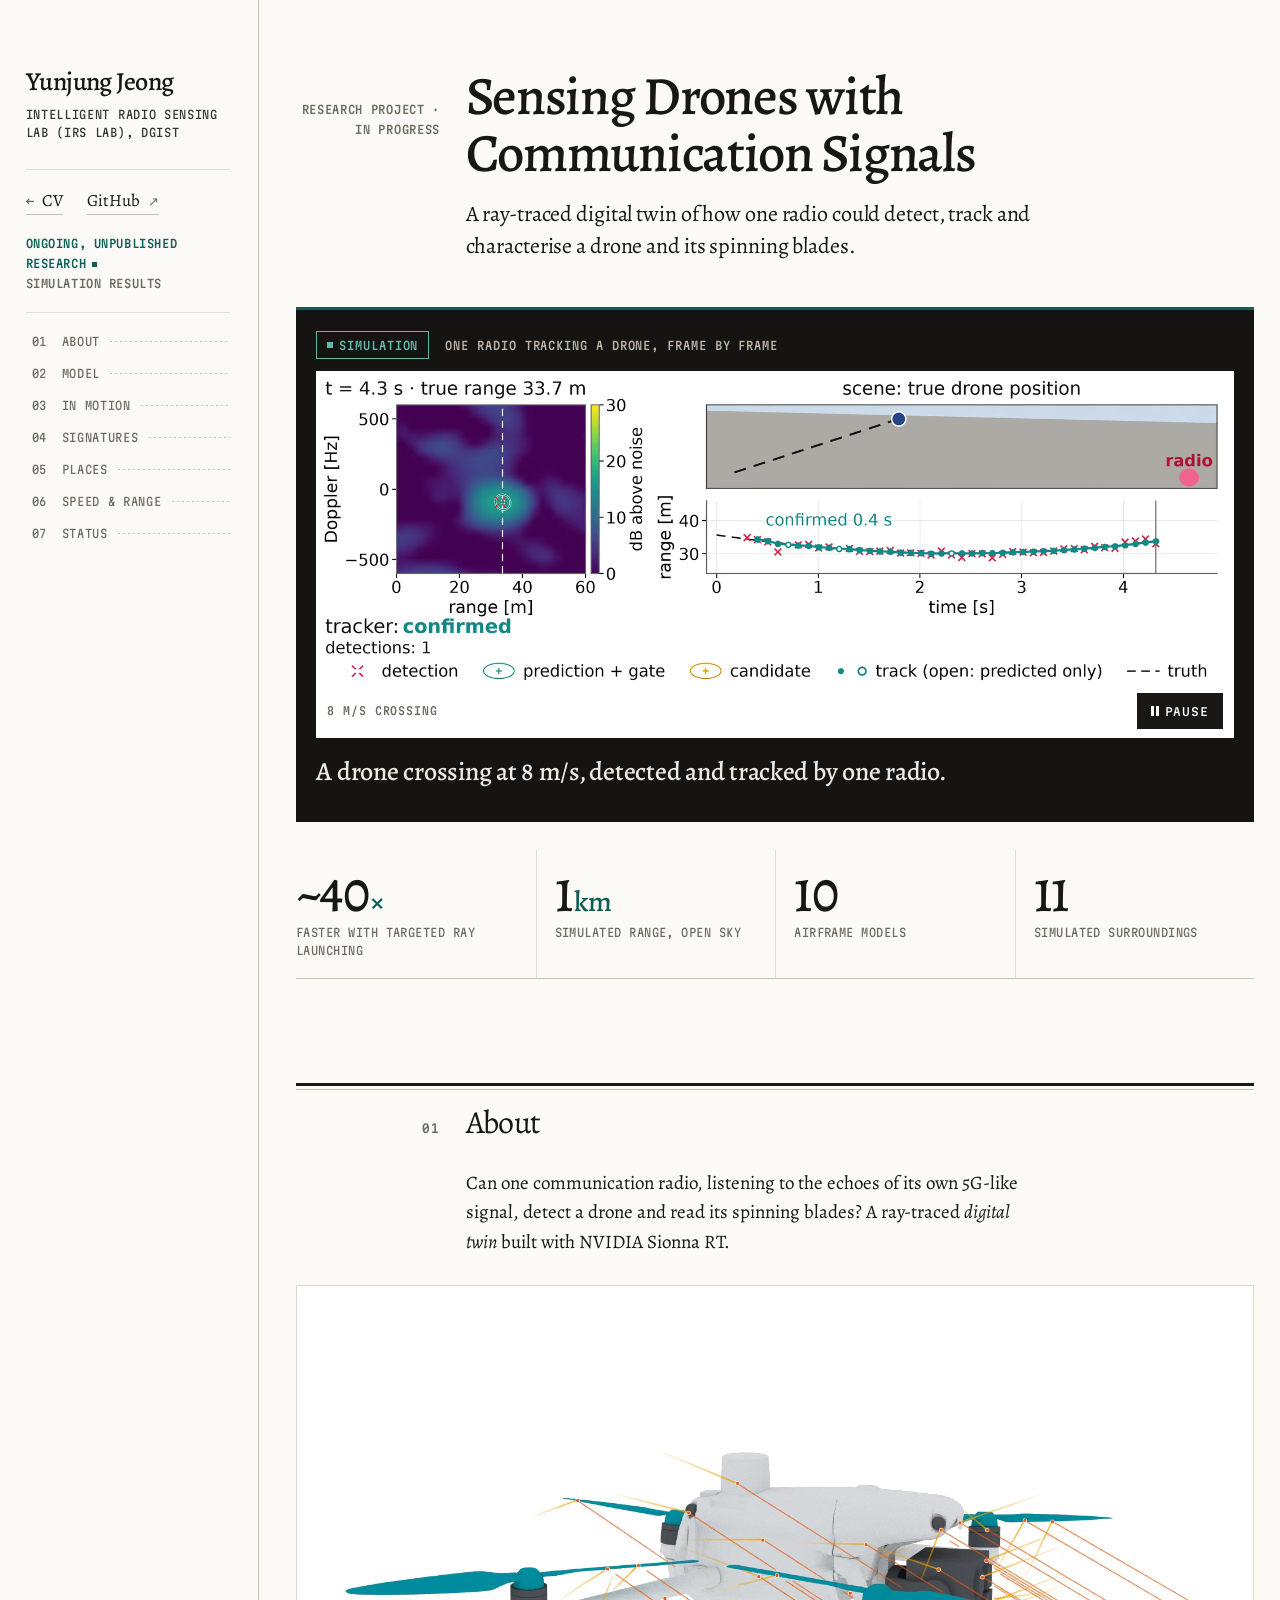
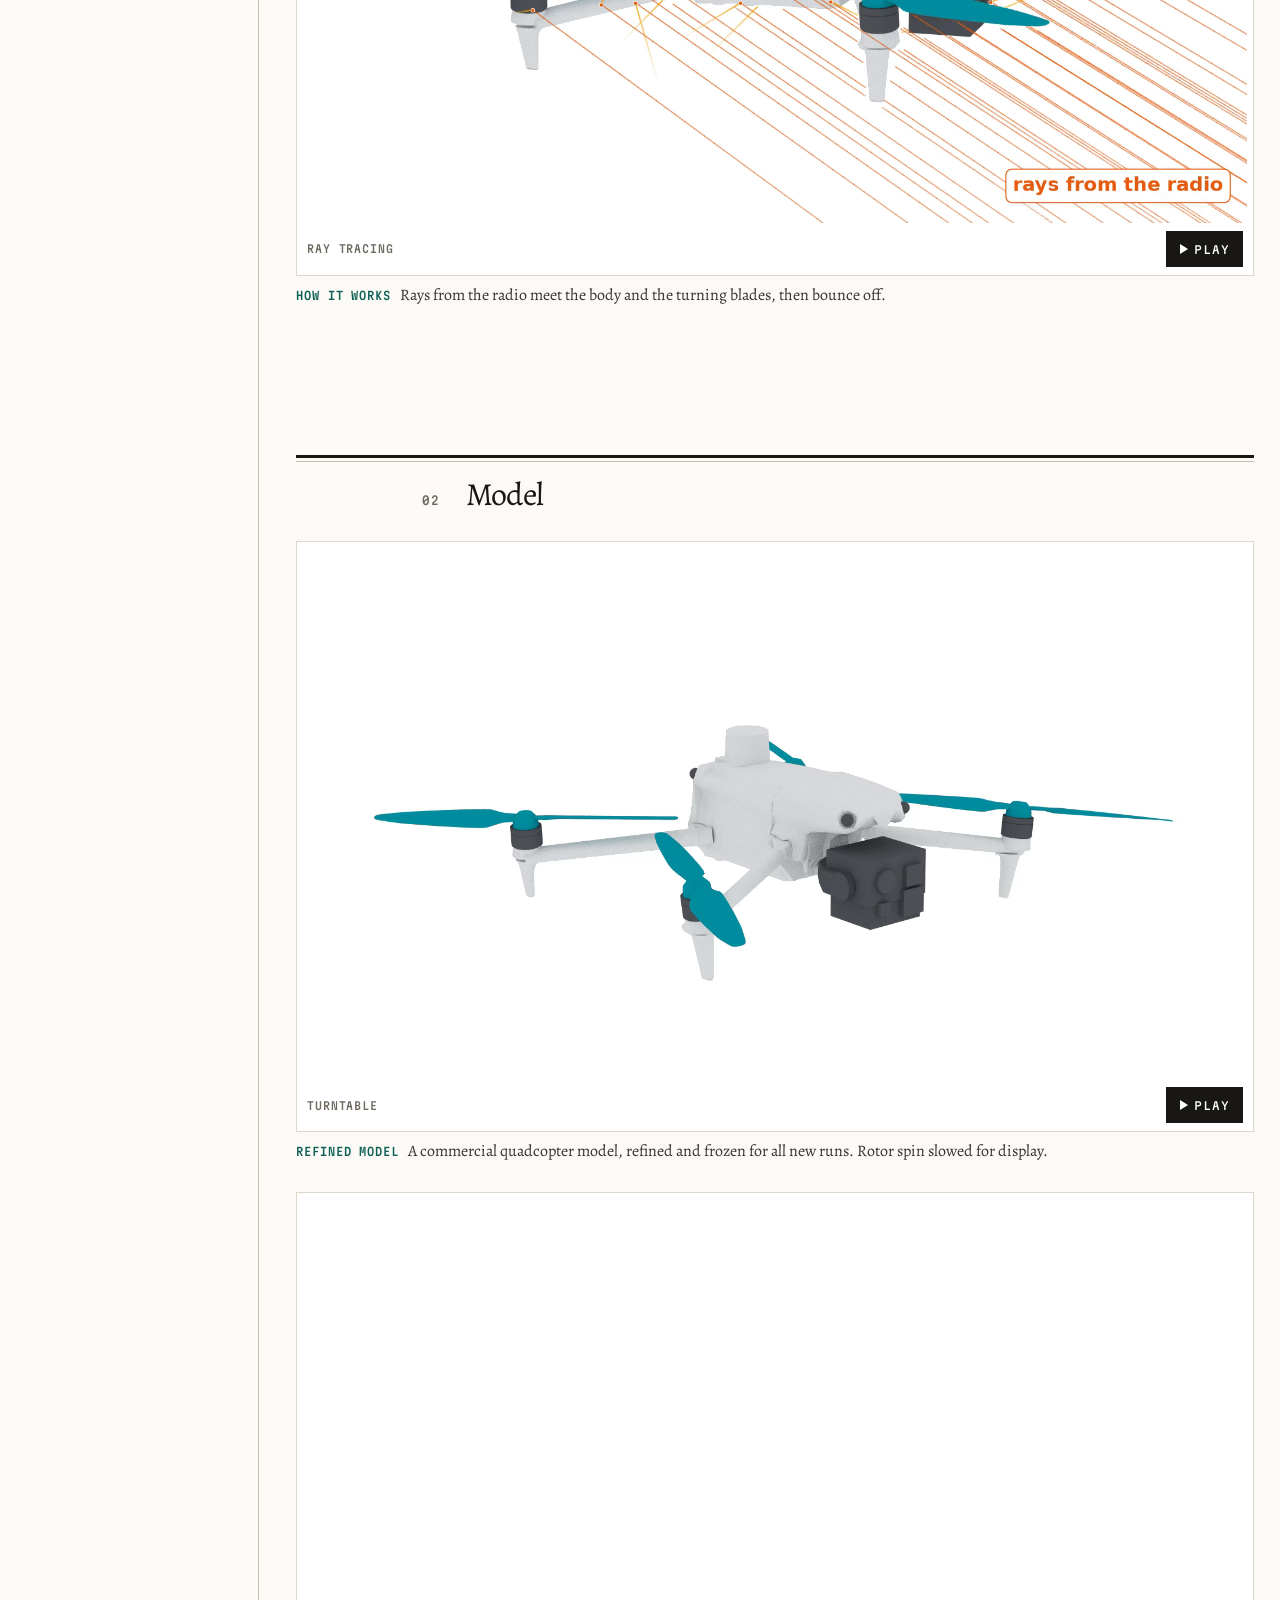
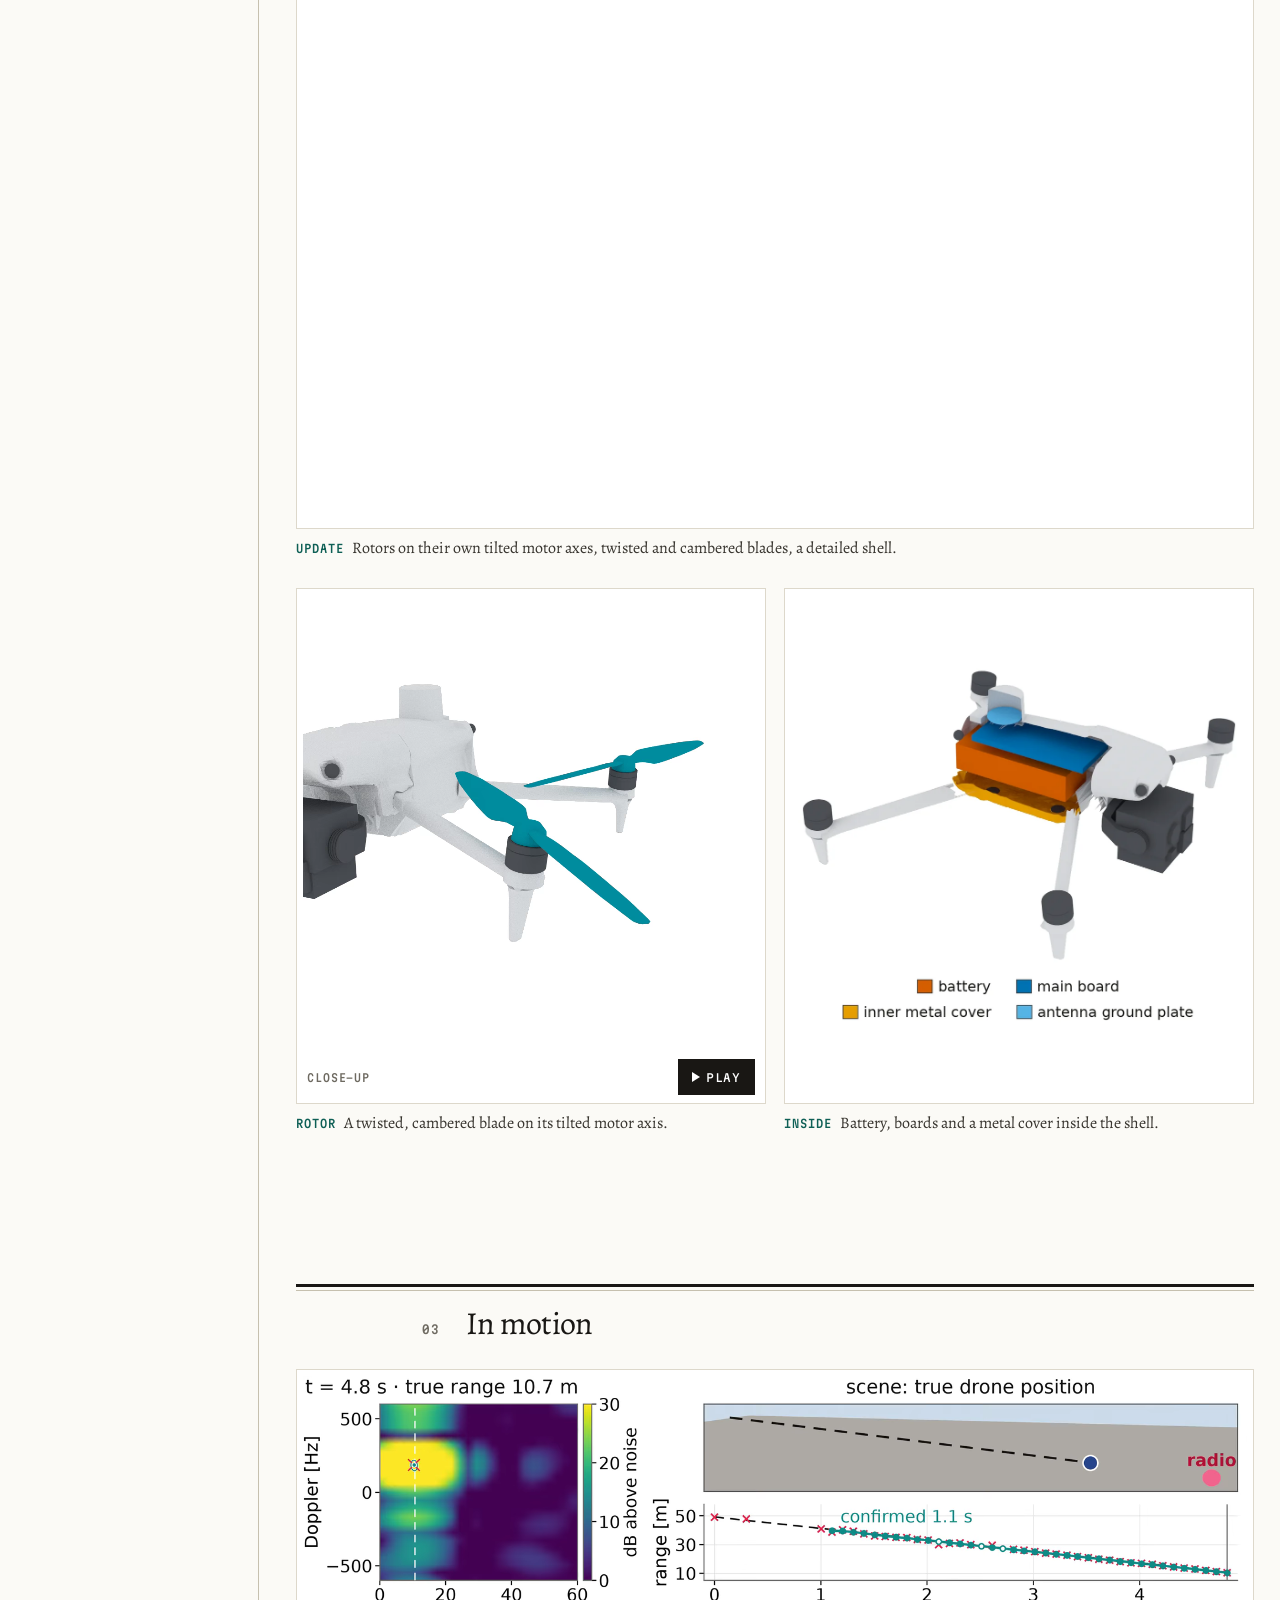
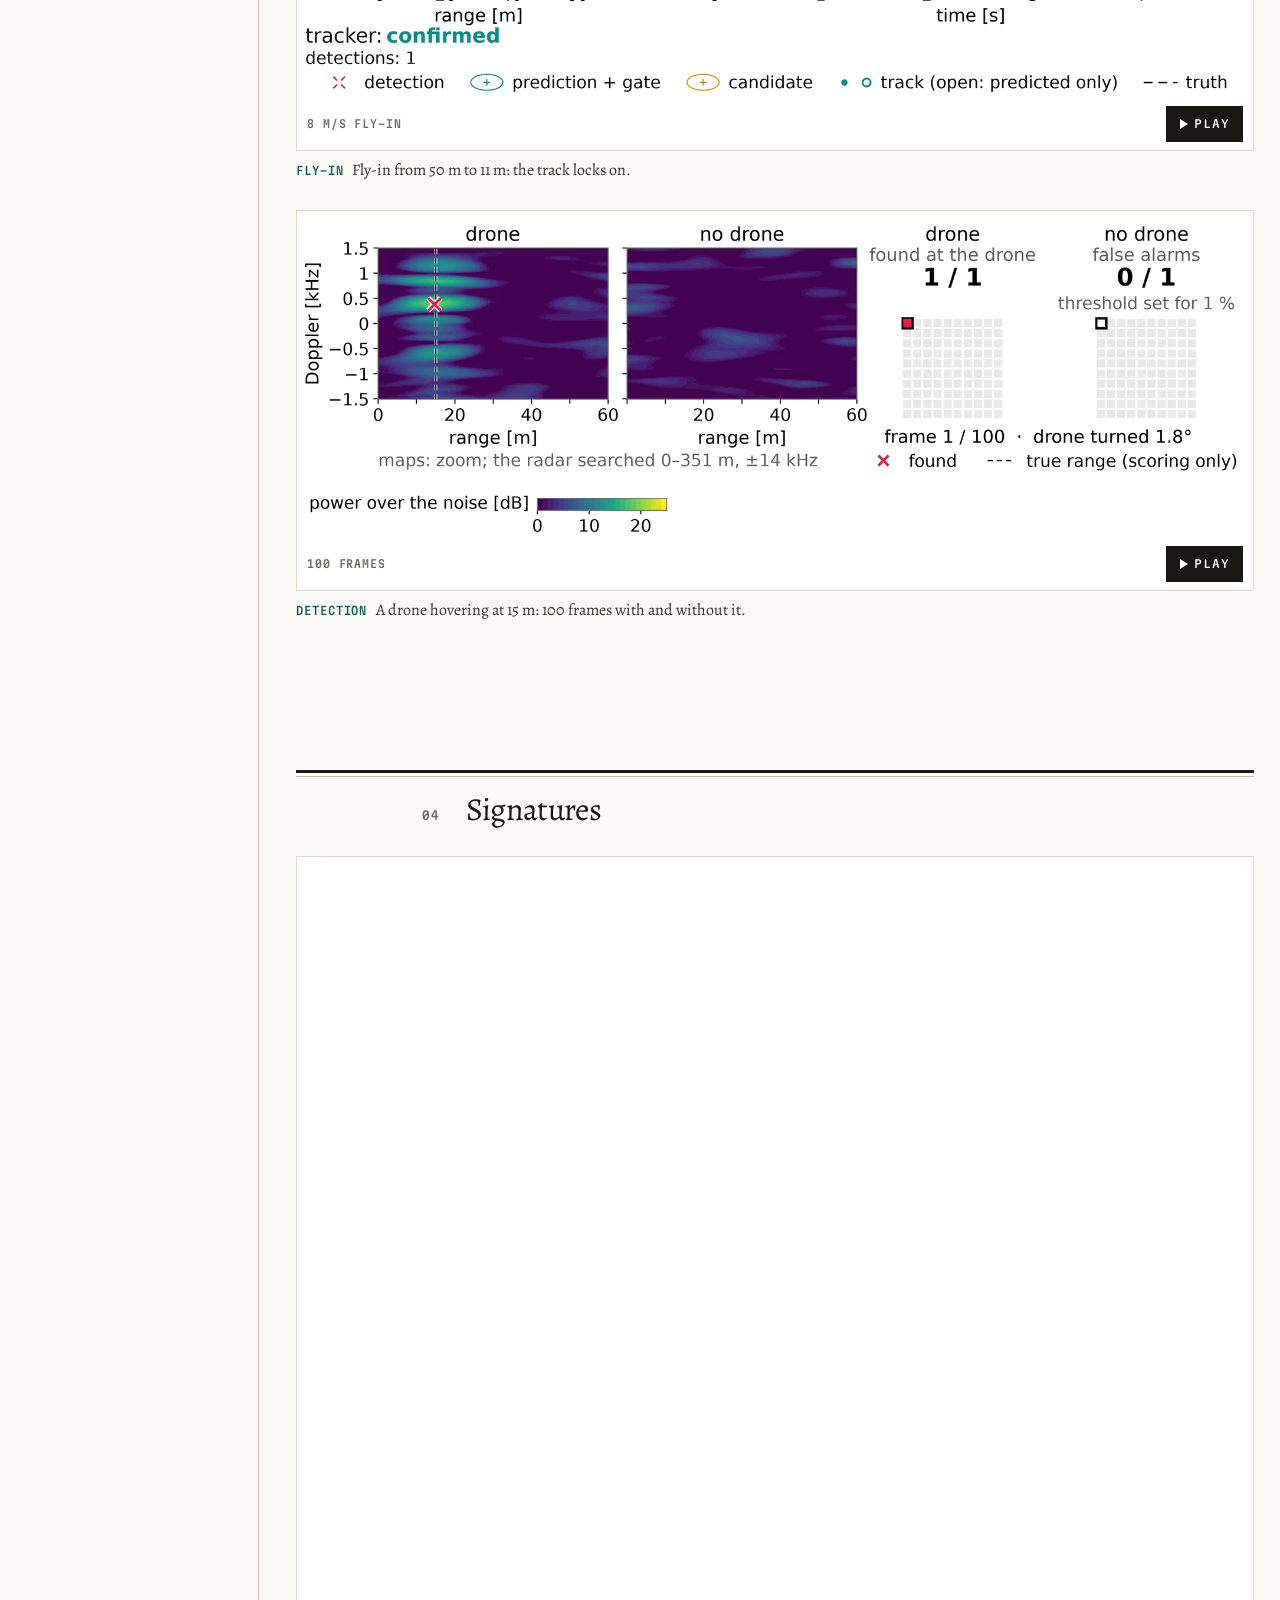
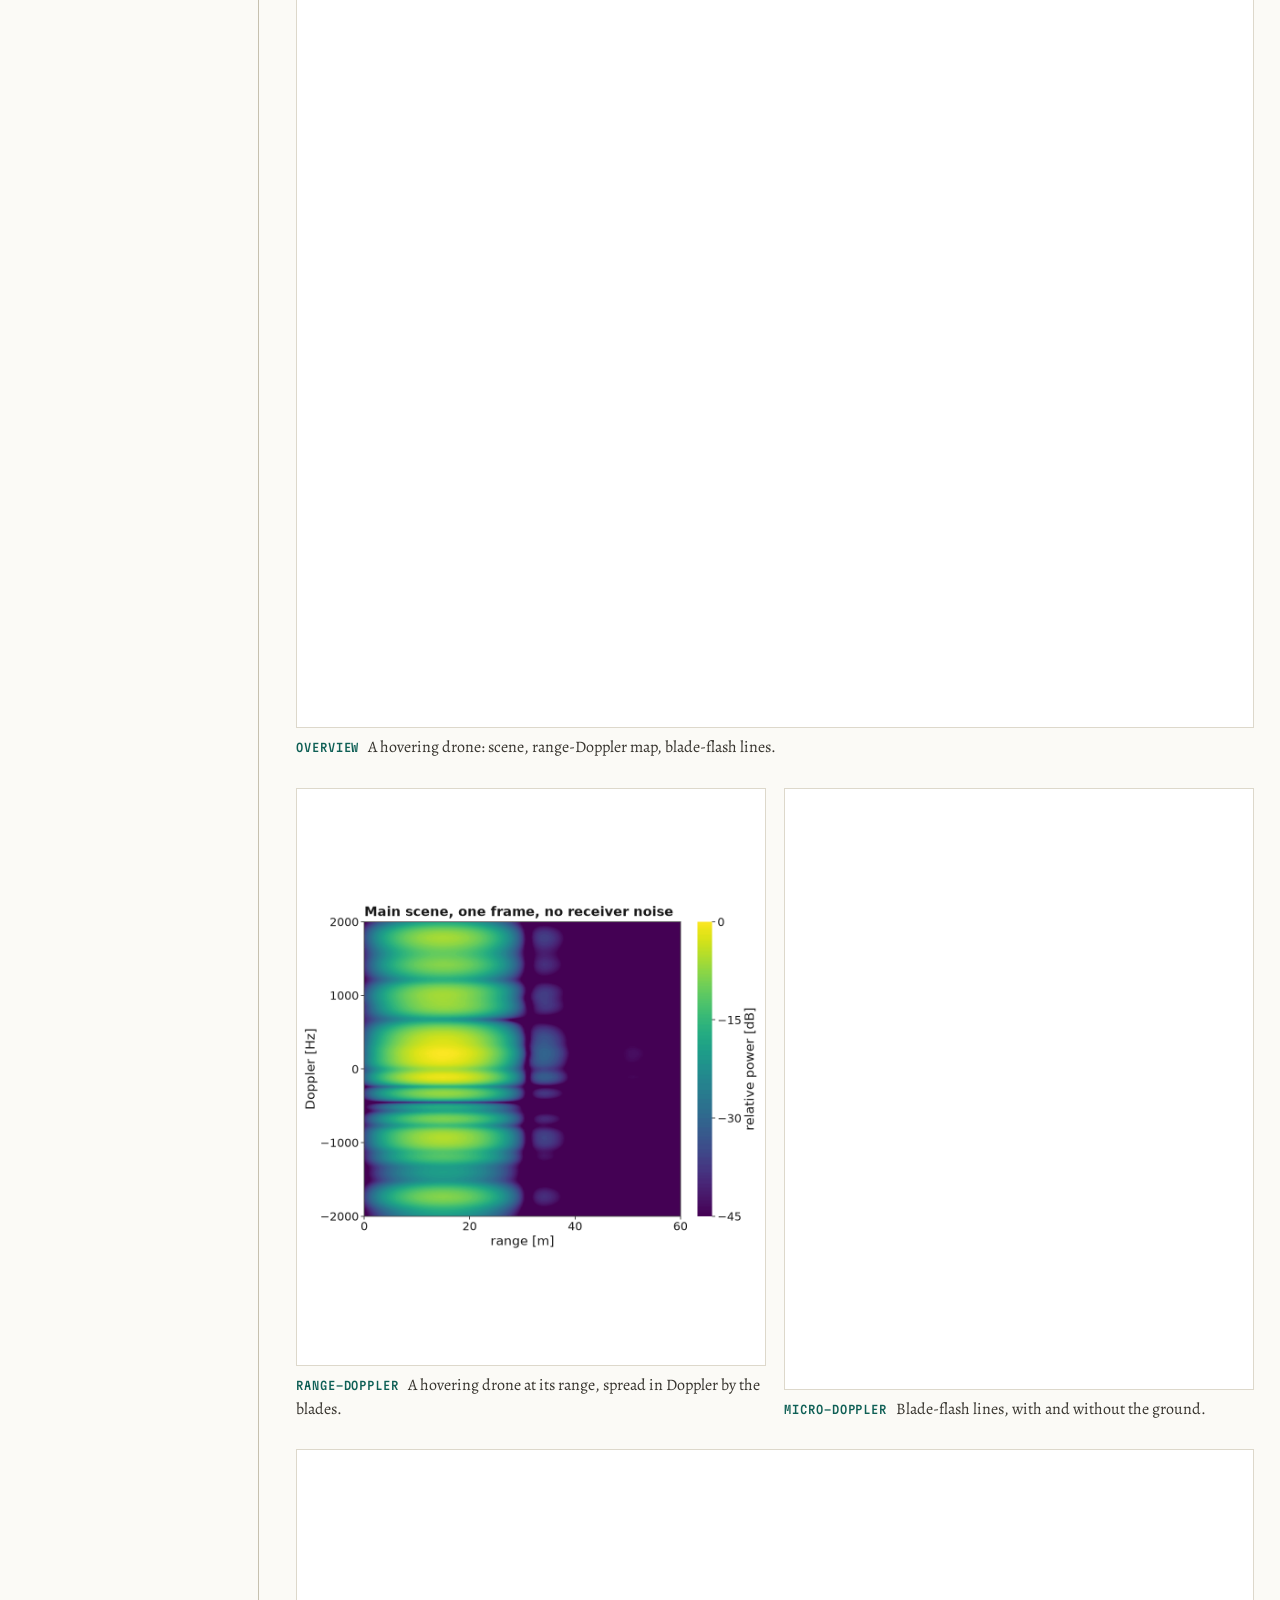
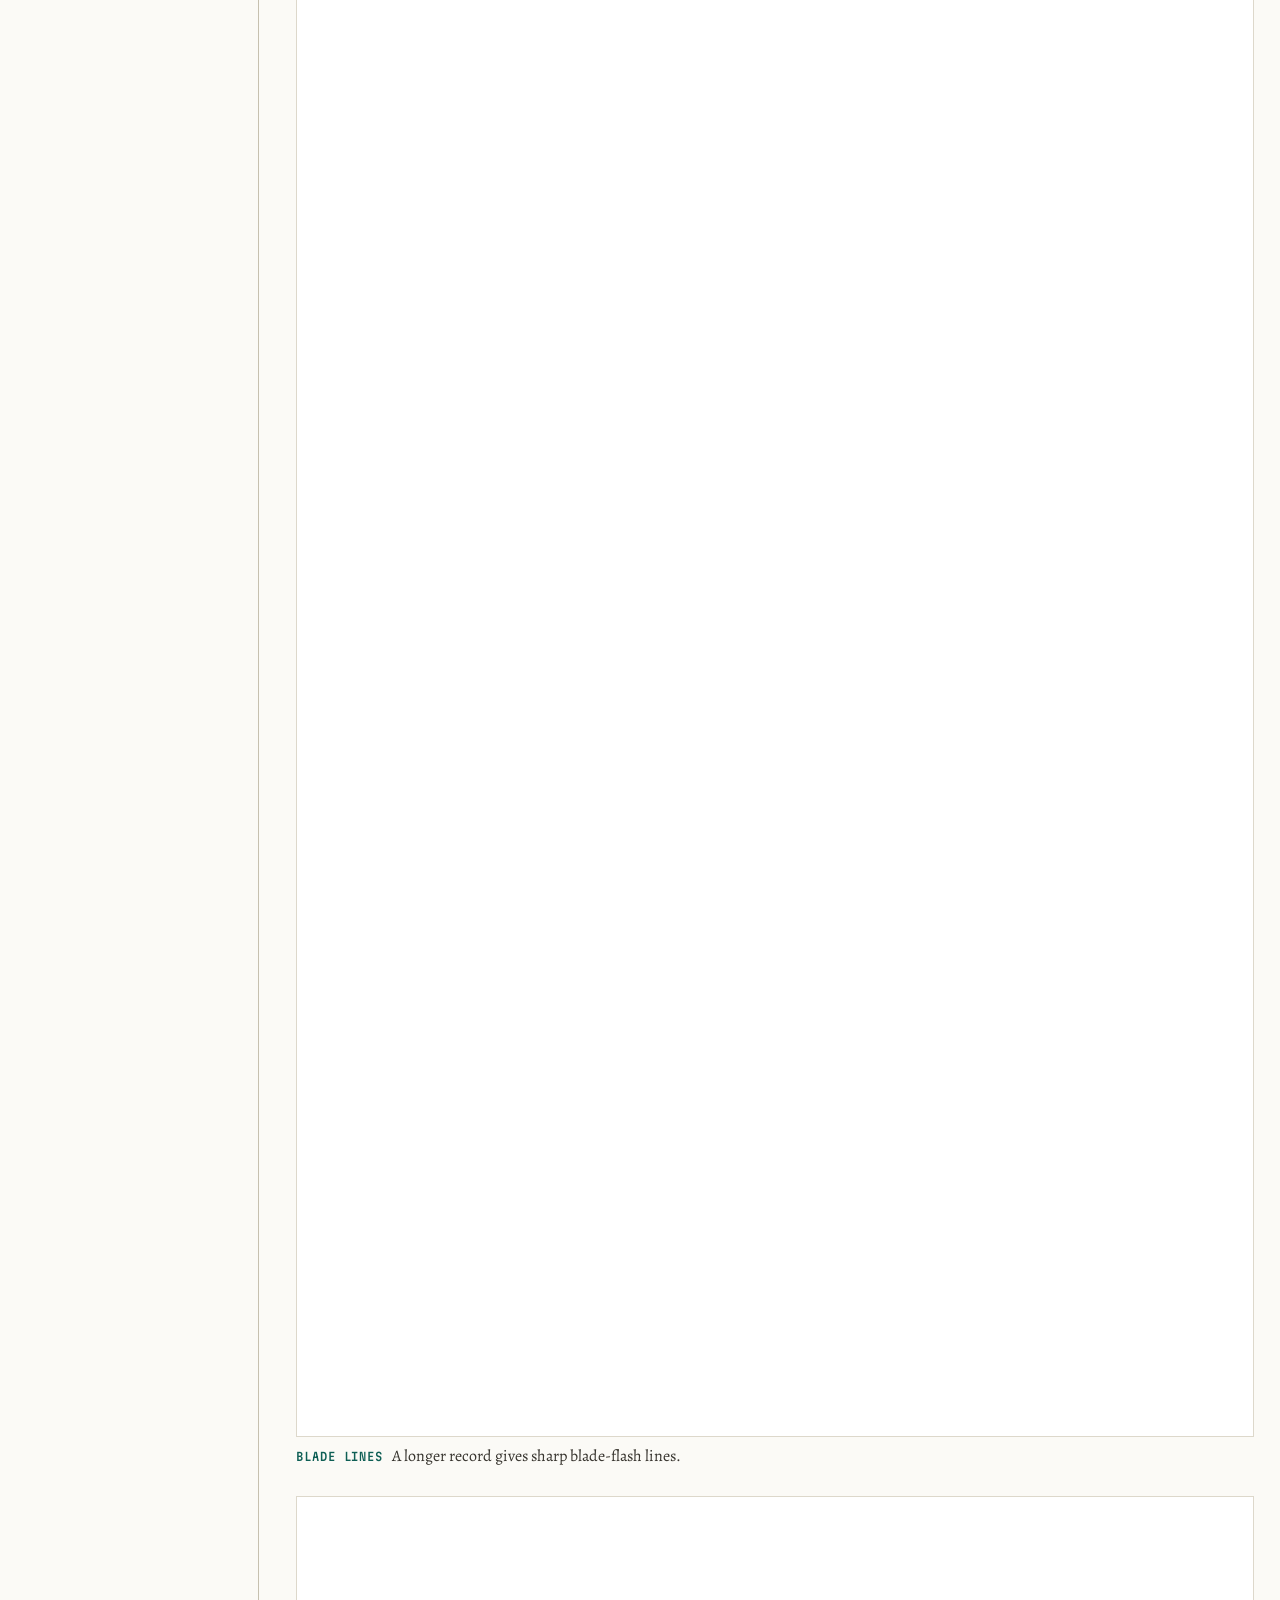
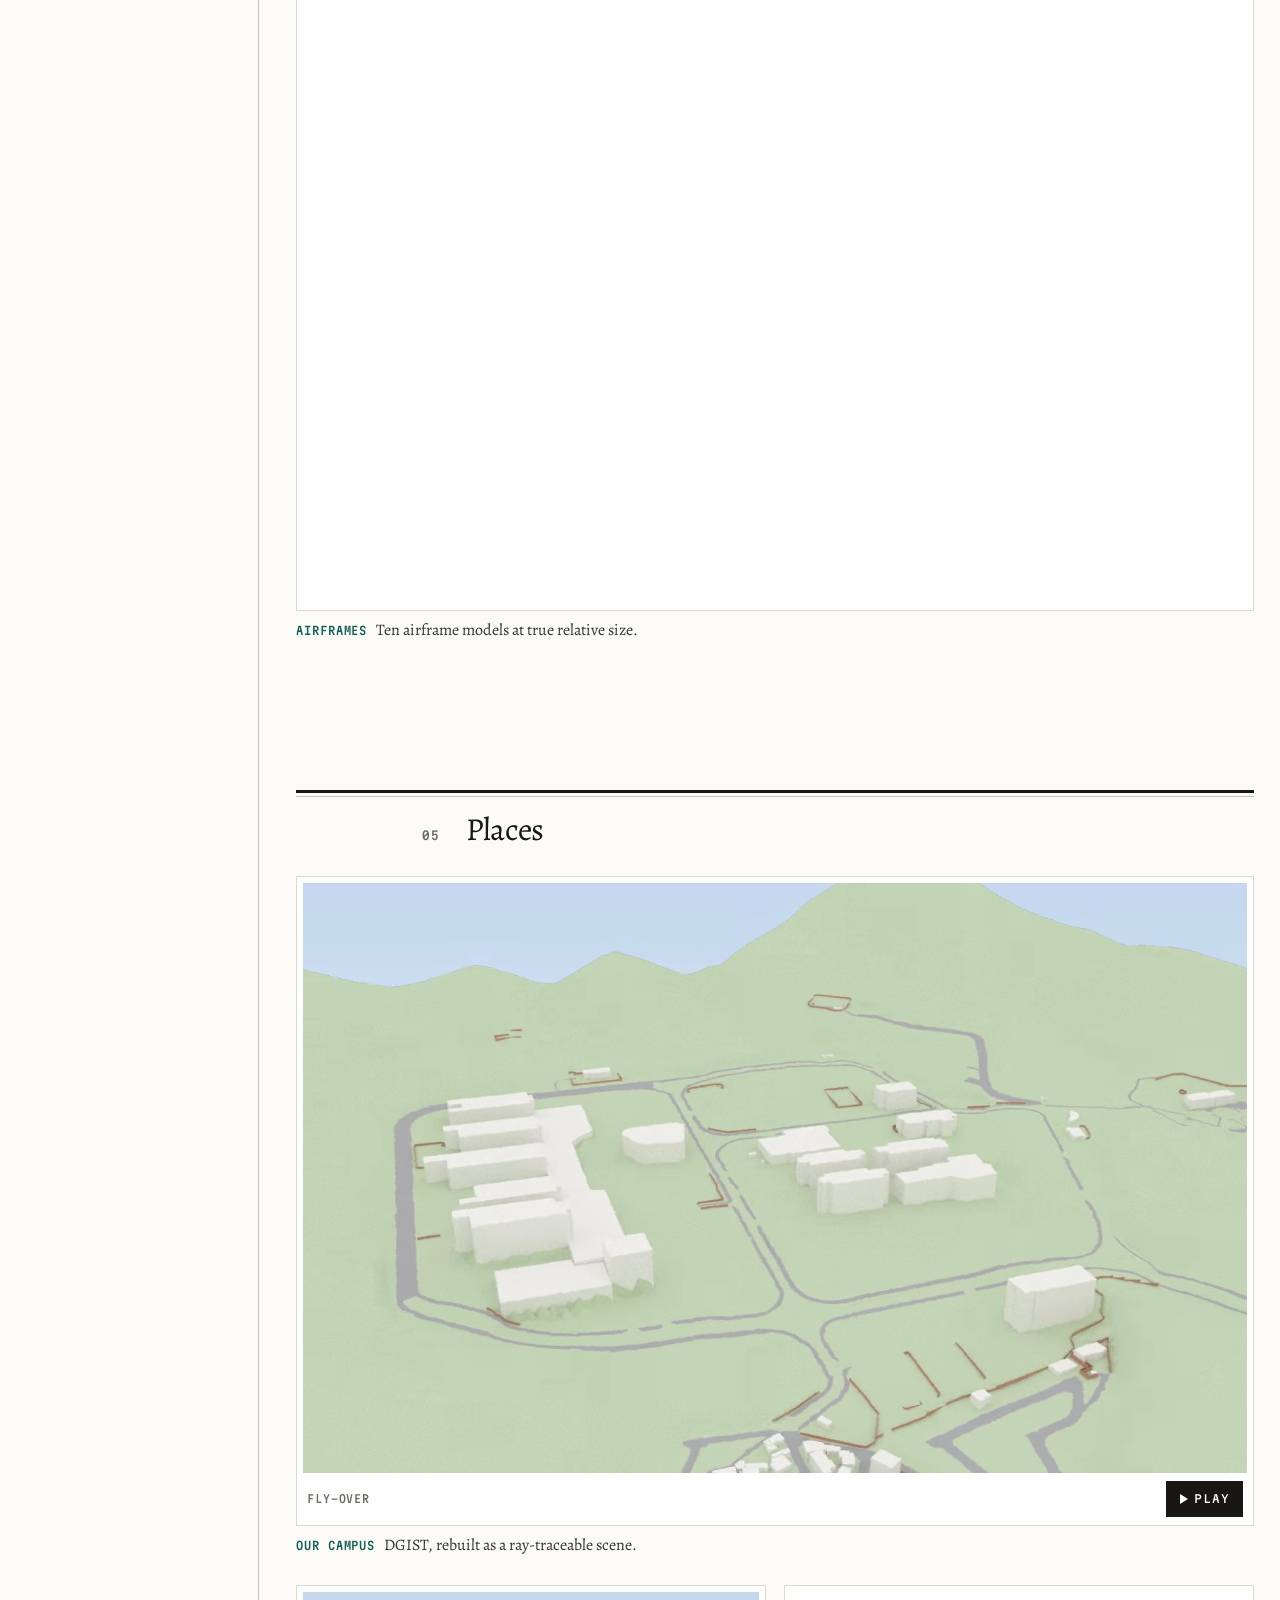
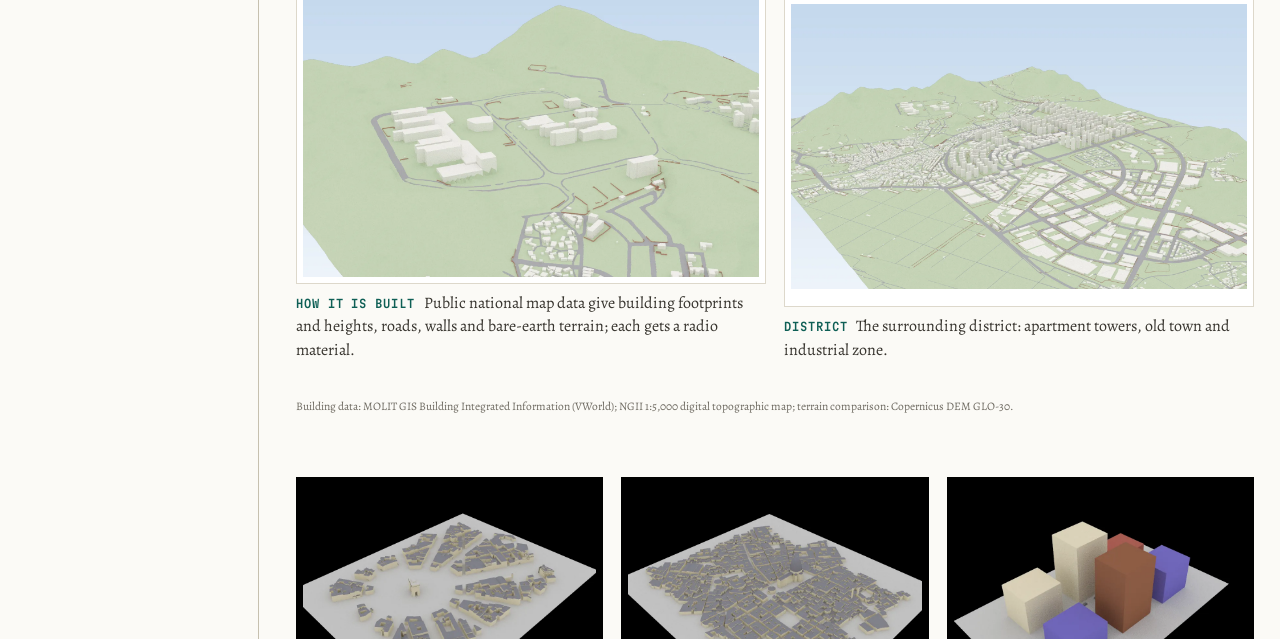
==== commit 44386631: "Places: DGIST campus and district scenes (fly-over loop, two renders, data attribution) Ray-traceabl" ====
--- a/index.html
+++ b/index.html
@@ -218,6 +218,29 @@
     <section id="places" class="section" aria-labelledby="places-title">
       <h2 id="places-title">Places</h2>
       <div class="mosaic">
+        <figure class="tile tile-full">
+          <div class="clip" data-clip>
+          <video id="clip-campus" class="clip-video" width="1280" height="800" style="aspect-ratio: 1280 / 800" poster="media/campus_flyover_poster.webp?v=1ede5fdb" preload="none" muted loop playsinline controls
+                 data-narrow="media/campus_flyover_narrow" data-narrow-size="800x500"
+                 aria-label="Animation, simulated scene render: a slow circling view over a university campus model on hilly green terrain, with pale box-shaped buildings around a ring road, grey roads and parking areas, thin brown walls and a village at the lower edge.">
+            <source src="media/campus_flyover.webm?v=3b273fcd" type="video/webm">
+            <source src="media/campus_flyover.mp4?v=fc326fc1" type="video/mp4">
+          </video>
+          <div class="clip-bar"><span class="clip-badge">Fly-over</span></div>
+        </div>
+          <figcaption class="tile-cap"><span class="tile-label">Our campus</span> DGIST, rebuilt as a ray-traceable scene.</figcaption>
+        </figure>
+        <figure class="tile tile-half">
+          <a class="frame" href="images/70_dgist_campus.webp?v=6fe8d96b" title="Open the full-size image"><picture><img src="images/70_dgist_campus.webp?v=6fe8d96b" width="1600" height="1000" loading="lazy" decoding="async" alt="Oblique render of the campus scene under a pale sky: pale box-shaped buildings inside a ring road, grey roads, thin brown walls and green bare-earth terrain rising to hills, with a dense village in the foreground."></picture></a>
+          <figcaption class="tile-cap"><span class="tile-label">How it is built</span> Public national map data give building footprints and heights, roads, walls and bare-earth terrain; each gets a radio material.</figcaption>
+        </figure>
+        <figure class="tile tile-half">
+          <a class="frame" href="images/71_dgist_district.webp?v=32e9ac4d" title="Open the full-size image"><picture><img src="images/71_dgist_district.webp?v=32e9ac4d" width="1600" height="1000" loading="lazy" decoding="async" alt="Oblique render of the wider district scene: rows of tall apartment towers and a curved road ring in the middle, an old town with small buildings on the left, large flat industrial halls along a road grid in the foreground, flat fields and hills behind."></picture></a>
+          <figcaption class="tile-cap"><span class="tile-label">District</span> The surrounding district: apartment towers, old town and industrial zone.</figcaption>
+        </figure>
+        <p class="tile-cap" style="grid-column: 1 / -1; font-size: var(--fs-label); color: var(--ink-muted);">Building data: MOLIT GIS Building Integrated Information (VWorld); NGII 1:5,000 digital topographic map; terrain comparison: Copernicus DEM GLO-30.</p>
+      </div>
+      <div class="mosaic">
         <figure class="tile tile-third">
           <a class="frame frame-dark" href="images/31_scene_etoile.webp?v=e7016313" title="Open the full-size image"><img src="images/31_scene_etoile.webp?v=e7016313" width="900" height="600" loading="lazy" decoding="async" alt="Rendered city model seen from above at an angle: blocks of buildings radiating around a large circular plaza (Paris, Étoile)."></a>
           <figcaption class="tile-cap"><span class="tile-label">City</span> Paris, Étoile</figcaption>
@@ -306,7 +329,7 @@
     <section id="status" class="section" aria-labelledby="status-title">
       <h2 id="status-title">Status</h2>
       <div class="note standfirst">
-        <p>Ongoing, unpublished research. All results are simulated with an idealised radio front end. The drone model has been refined and frozen, and a small field measurement is being prepared. City scenes are NVIDIA Sionna RT built-ins.</p>
+        <p>Ongoing, unpublished research. All results are simulated with an idealised radio front end. The drone model has been refined and frozen, and a small field measurement is being prepared. The campus and district scenes are our own; the other city scenes are NVIDIA Sionna RT built-ins.</p>
       </div>
     </section>
 
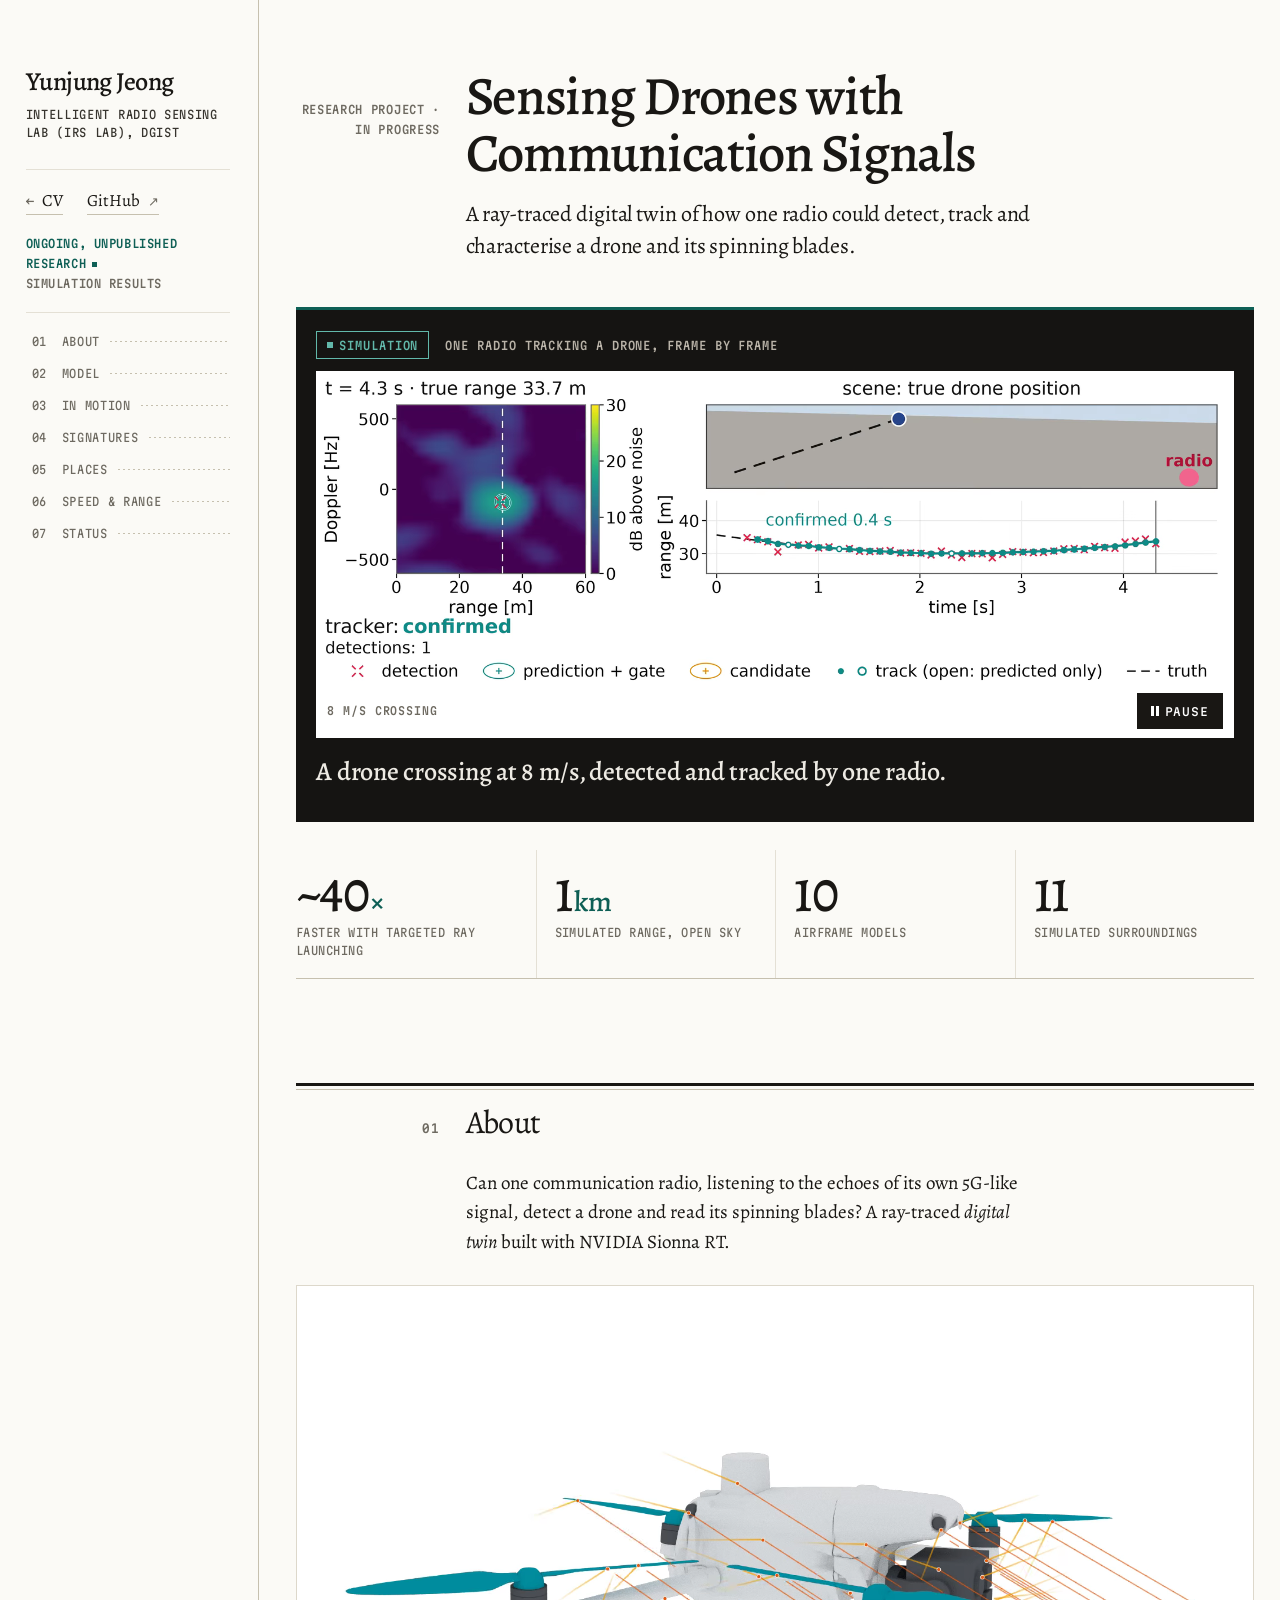
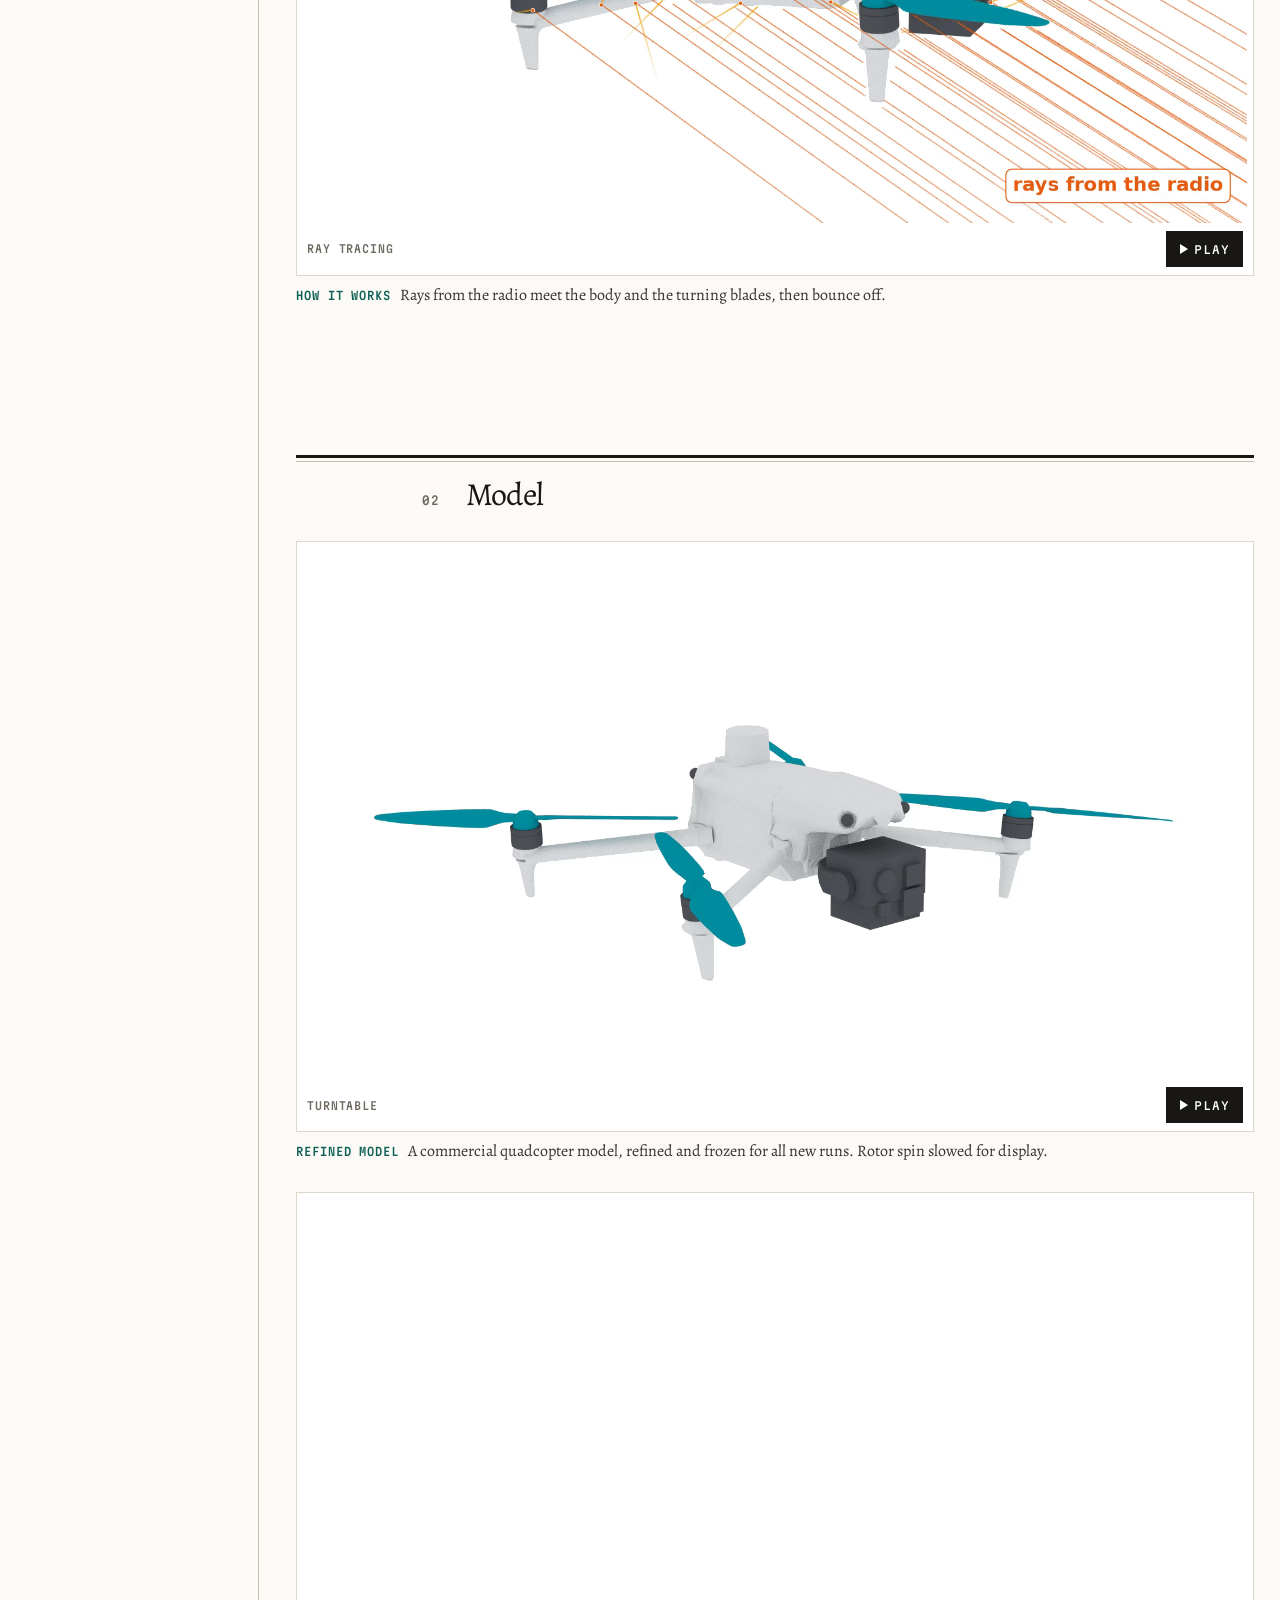
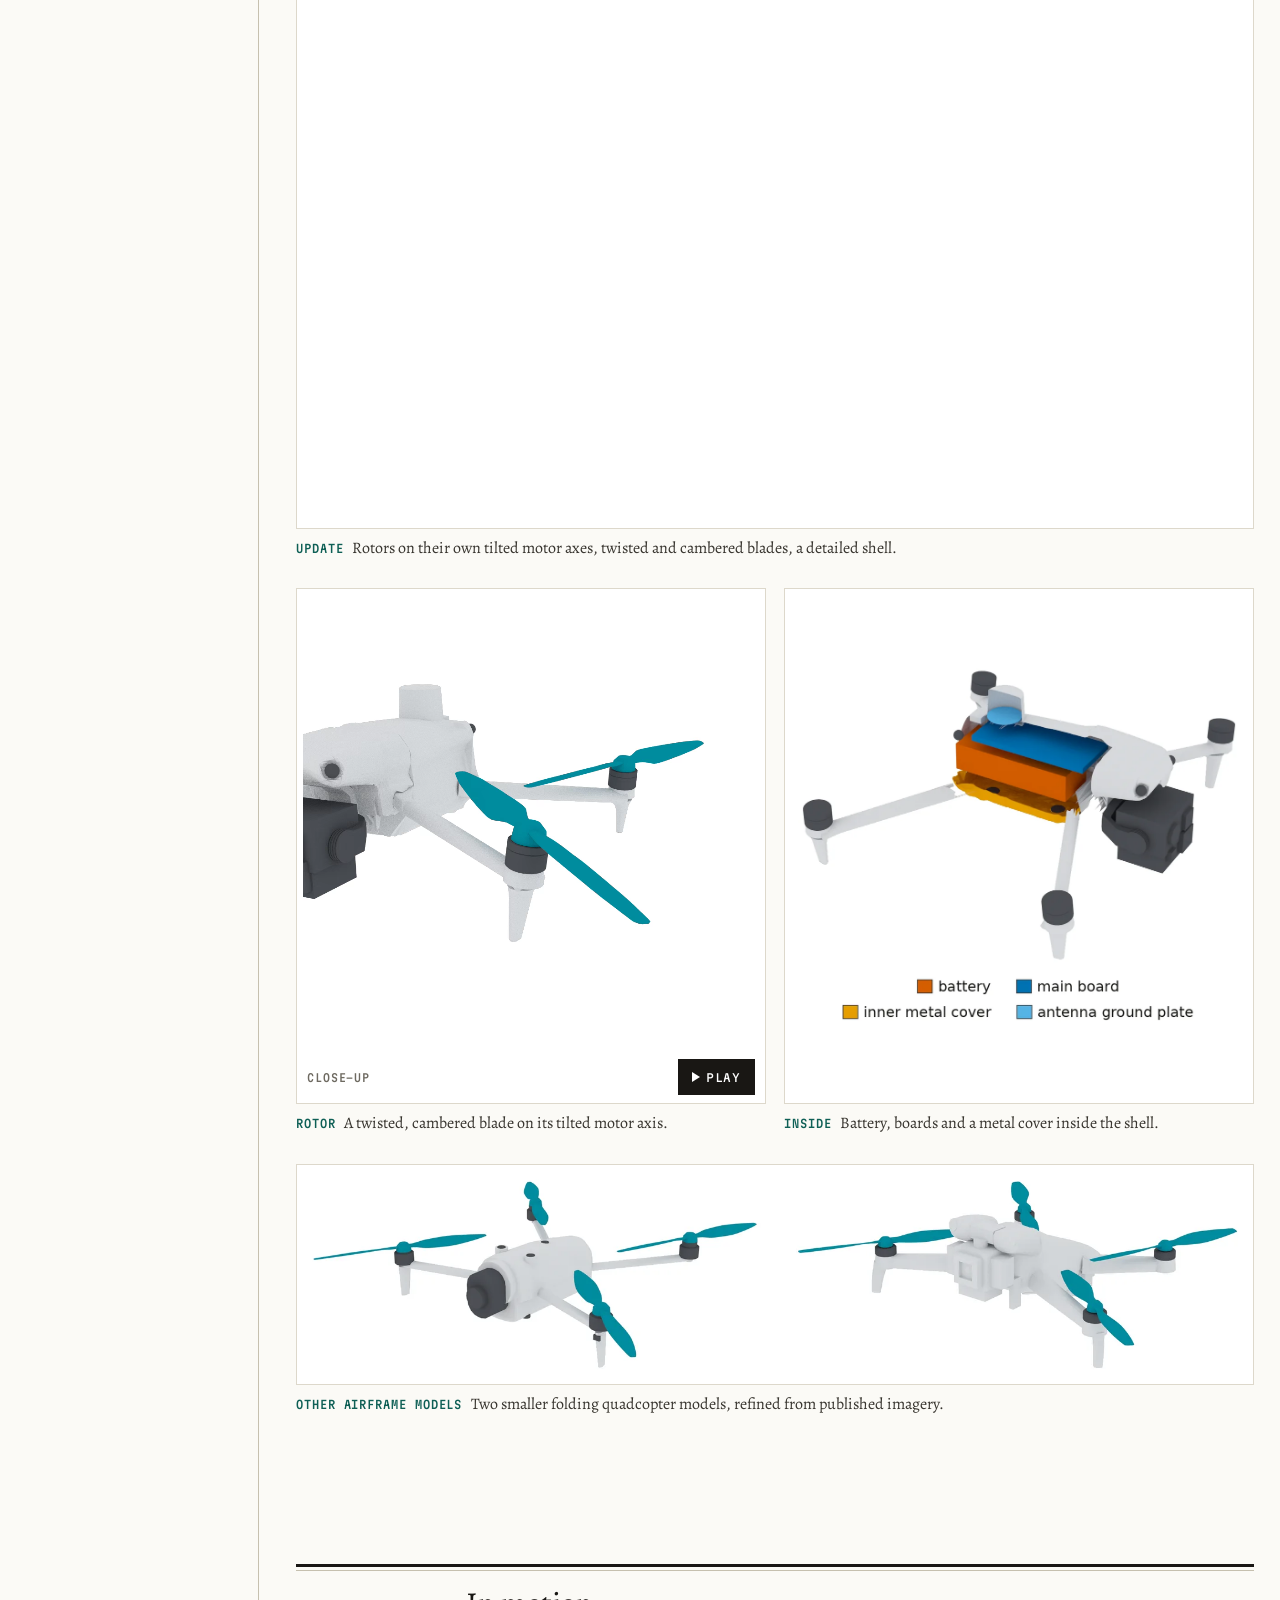
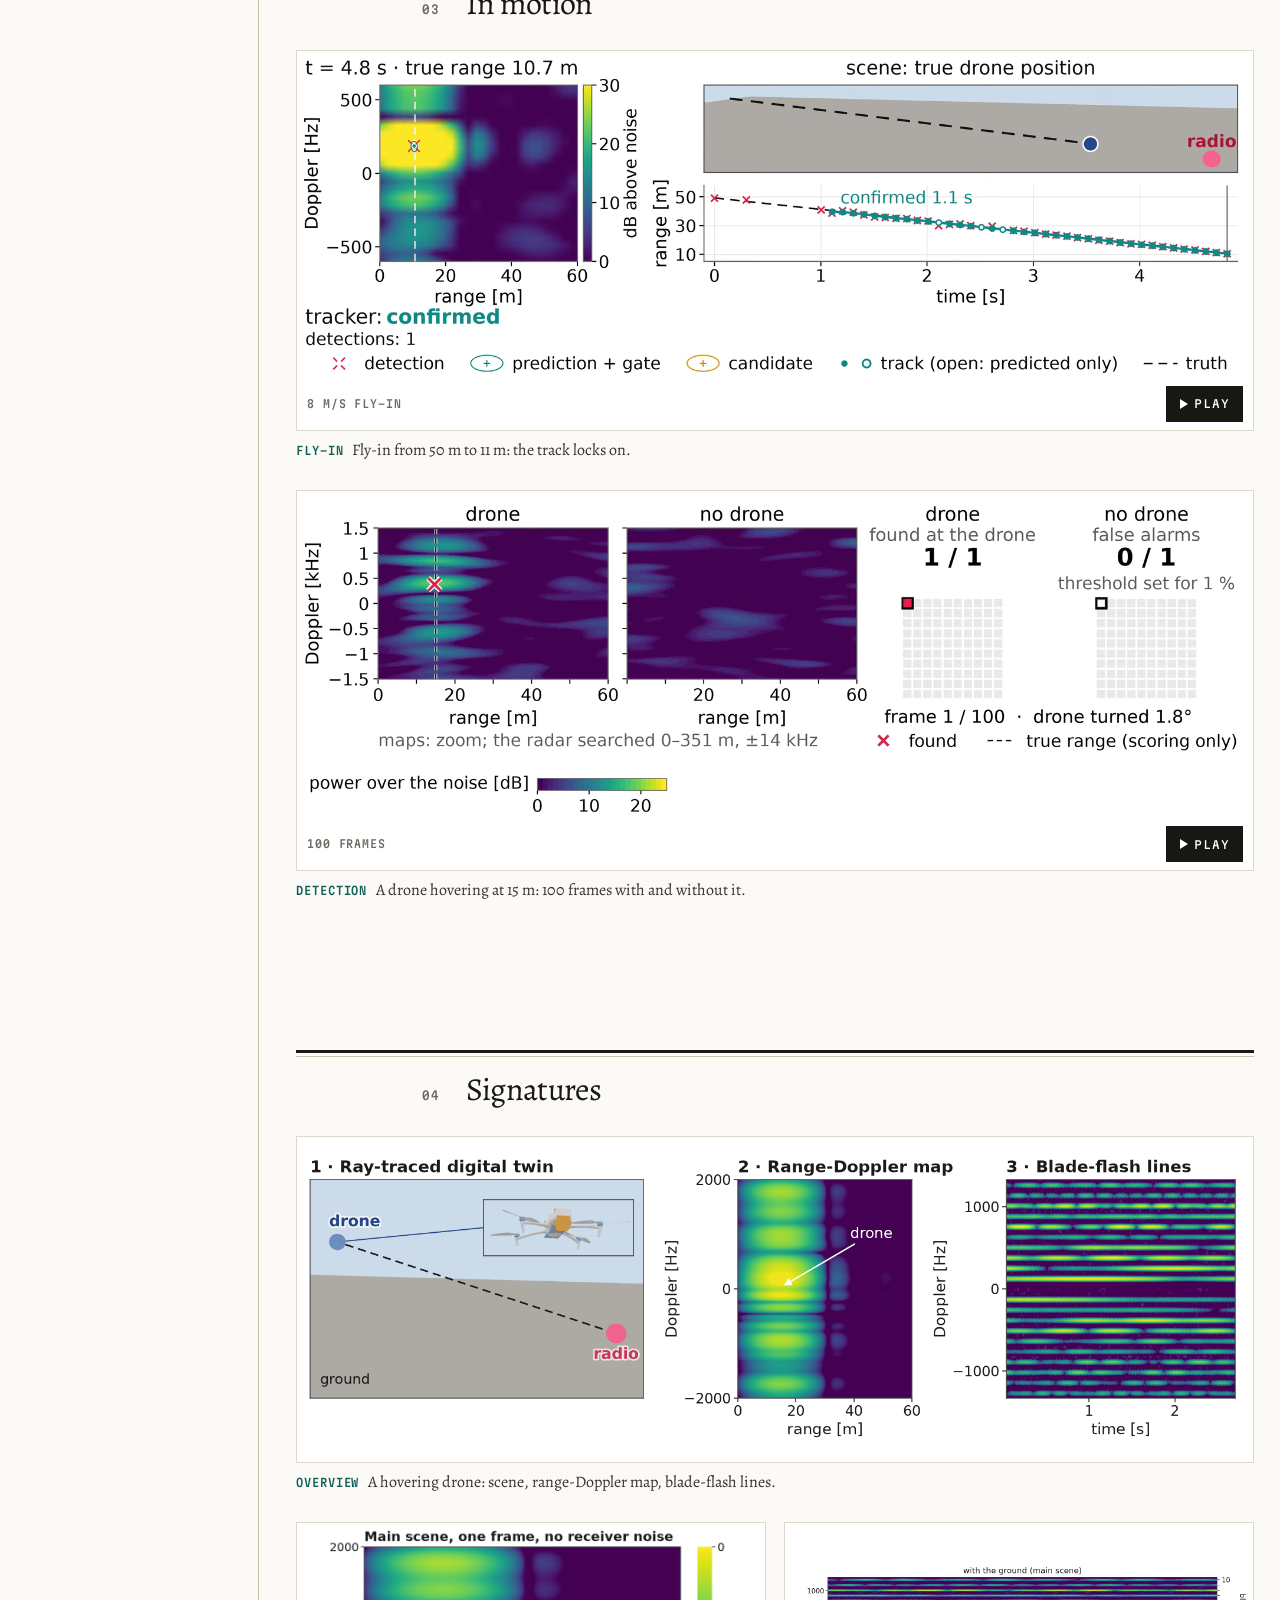
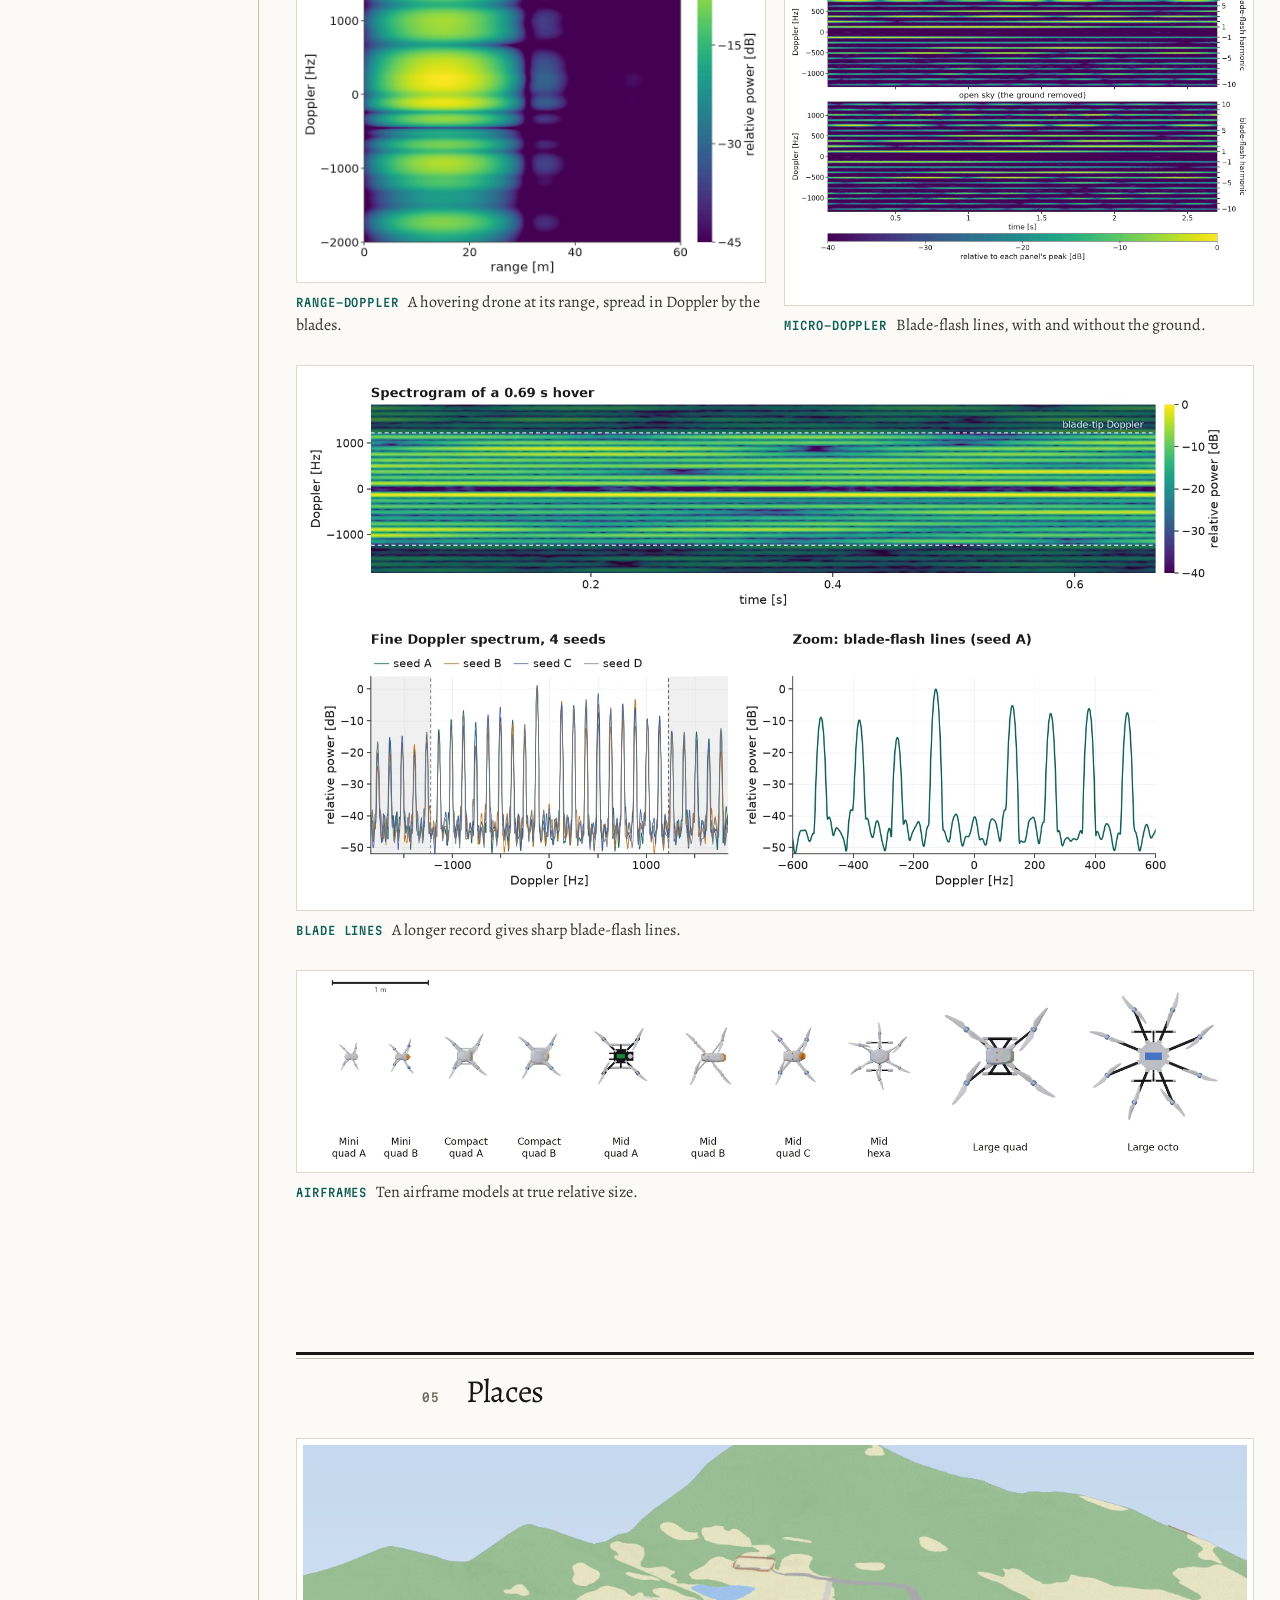
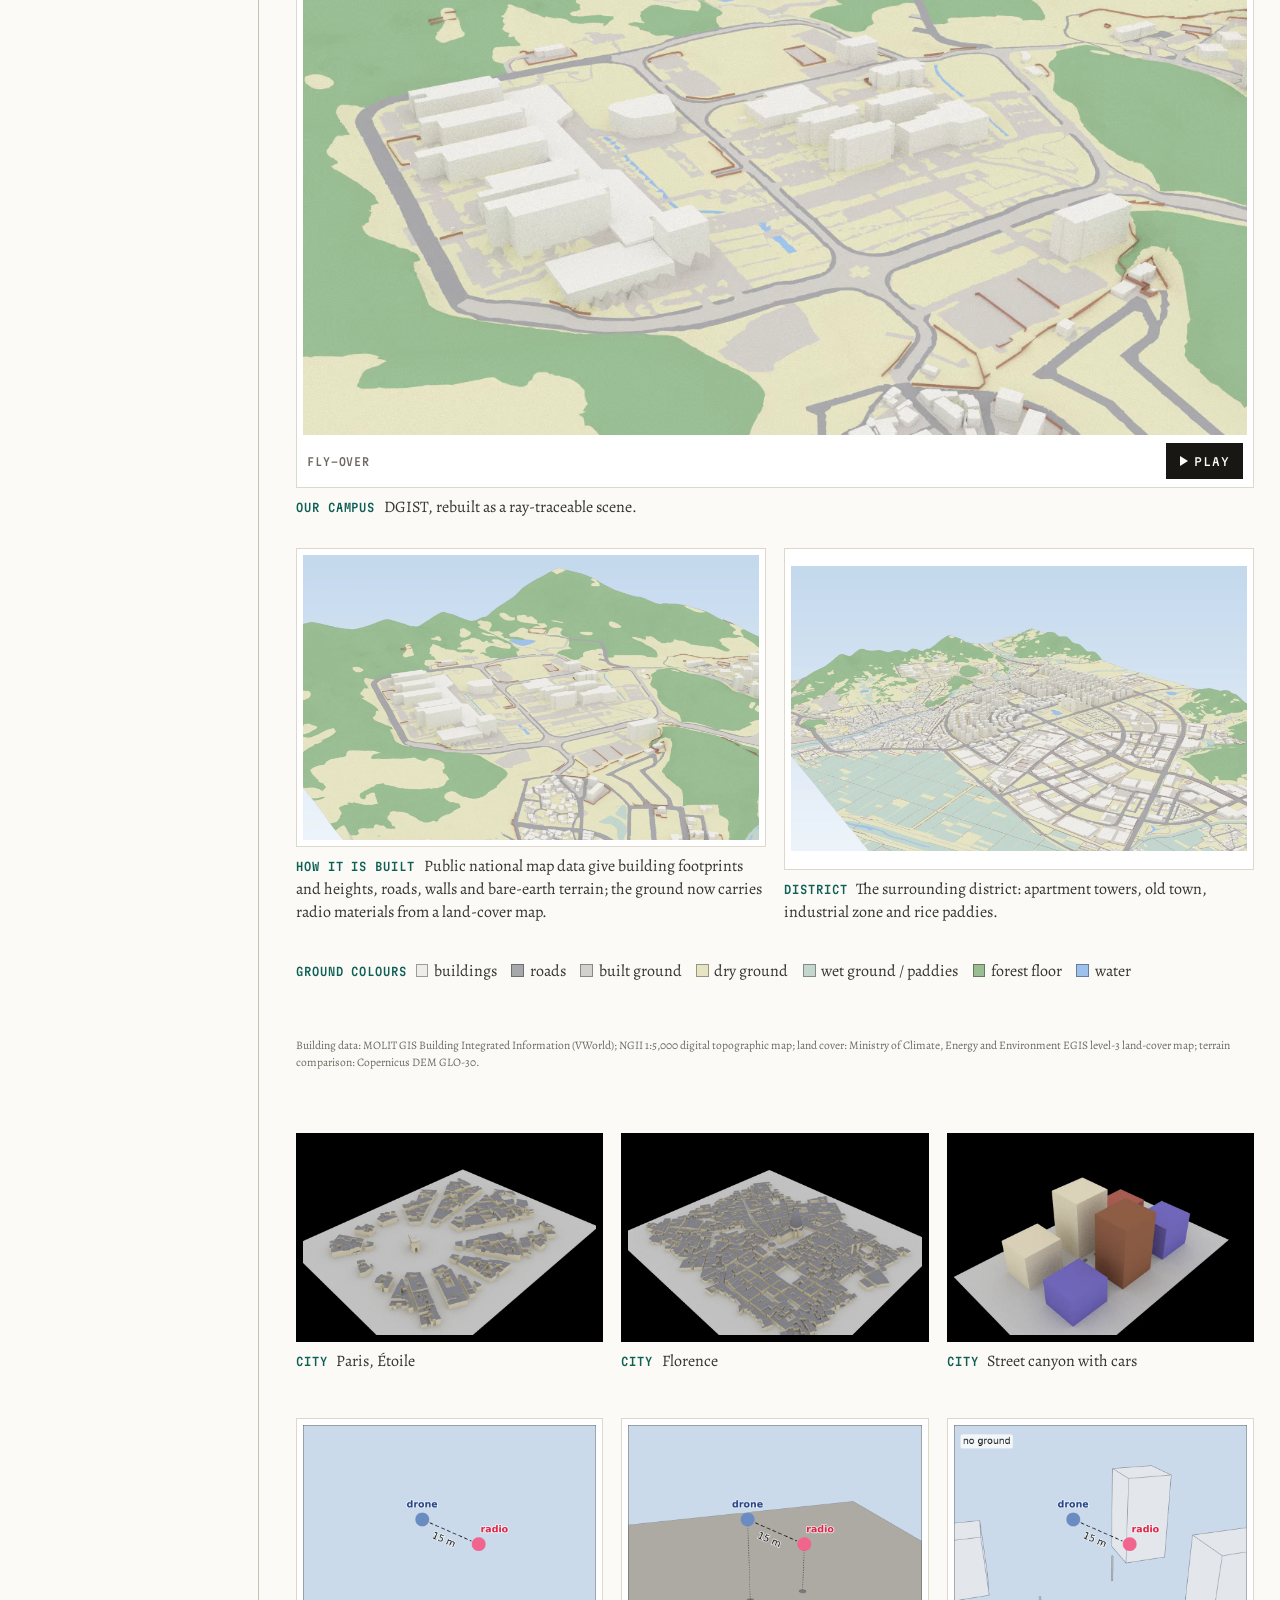
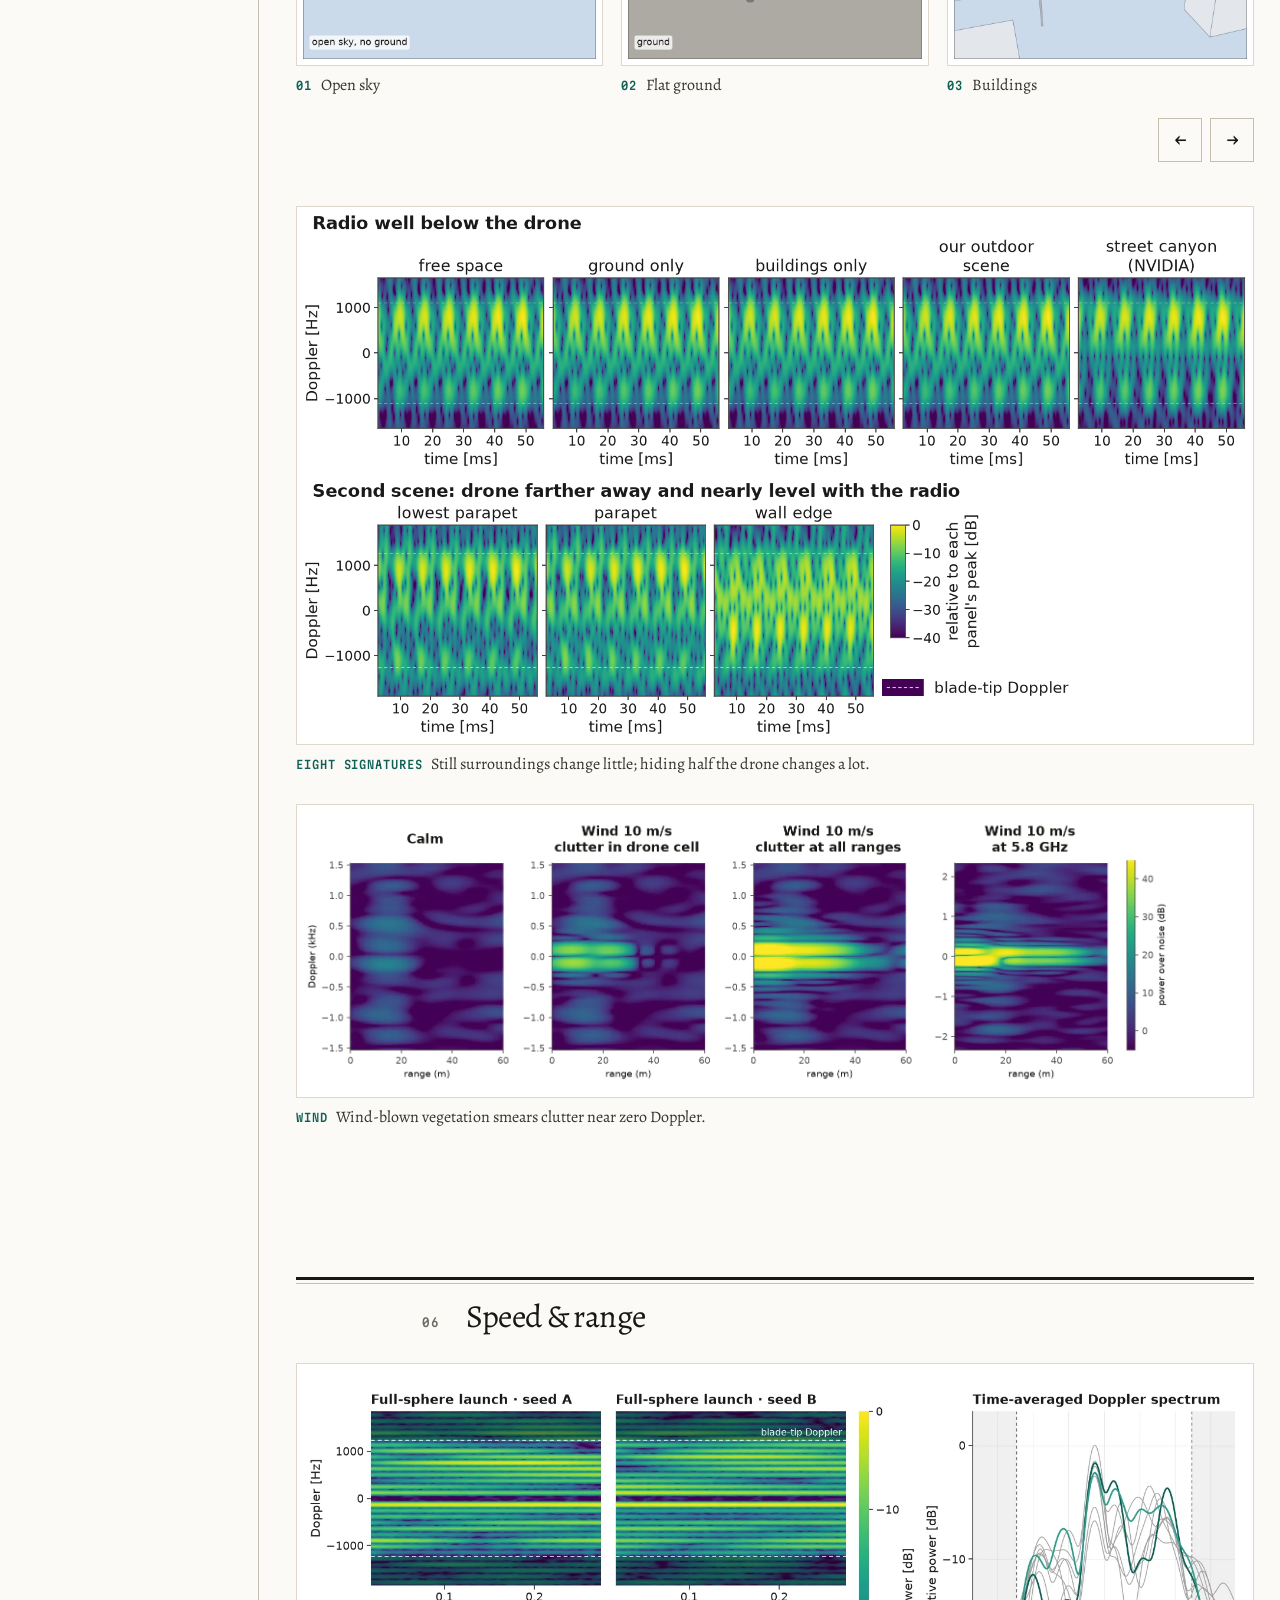
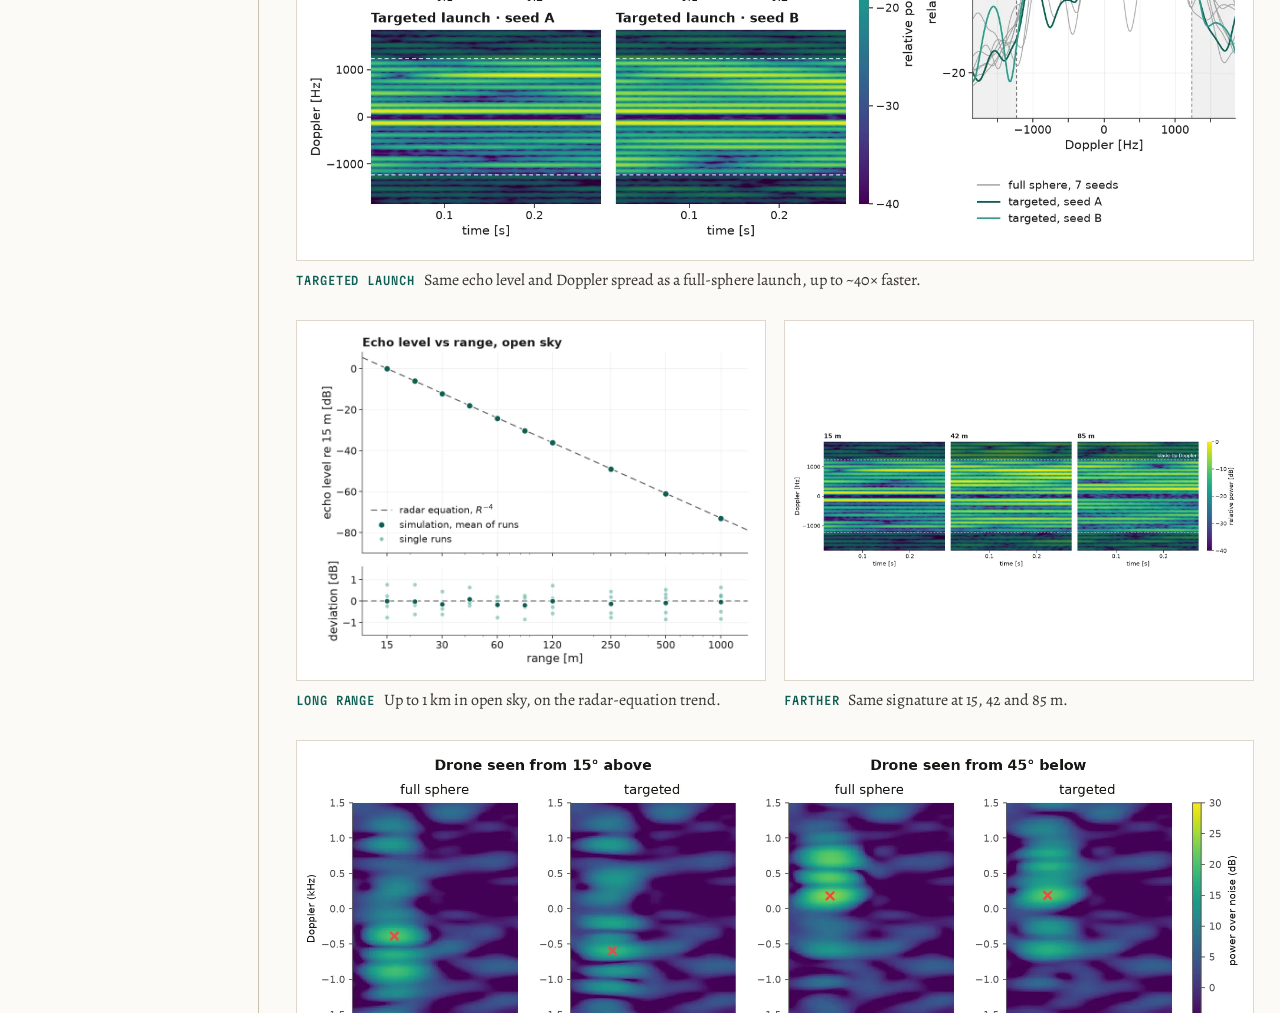
==== commit 89264b44: "Land-cover ground materials for the campus and district scenes; other airframe models strip Places: " ====
--- a/index.html
+++ b/index.html
@@ -156,6 +156,10 @@
           <a class="frame" href="images/61_model_cutaway.webp?v=f249dbda" title="Open the full-size image"><picture><img src="images/61_model_cutaway.webp?v=f249dbda" width="1000" height="837" loading="lazy" decoding="async" alt="Render of the refined model from above at the front right, with the right half of the shell removed and the blades hidden: an orange battery, a blue main board on top of it, a yellow inner metal cover beneath and a small light-blue antenna plate in the top turret. A legend names the four parts."></picture></a>
           <figcaption class="tile-cap"><span class="tile-label">Inside</span> Battery, boards and a metal cover inside the shell.</figcaption>
         </figure>
+        <figure class="tile tile-full">
+          <a class="frame" href="images/62_airframes_other.webp?v=815f3362" title="Open the full-size image"><picture><source media="(max-width: 56rem)" srcset="images/62_airframes_other_narrow.webp?v=99b7554c" width="900" height="845"><img src="images/62_airframes_other.webp?v=815f3362" width="1600" height="351" loading="lazy" decoding="async" alt="Two renders side by side of smaller folding quadcopter models, light grey with dark motors and teal blades: on the left a model with a rounded body and a large round camera at the front, on the right a model with a slim body and a boxy camera mount under the nose. No markings or text."></picture></a>
+          <figcaption class="tile-cap"><span class="tile-label">Other airframe models</span> Two smaller folding quadcopter models, refined from published imagery.</figcaption>
+        </figure>
       </div>
     </section>
 
@@ -220,25 +224,26 @@
       <div class="mosaic">
         <figure class="tile tile-full">
           <div class="clip" data-clip>
-          <video id="clip-campus" class="clip-video" width="1280" height="800" style="aspect-ratio: 1280 / 800" poster="media/campus_flyover_poster.webp?v=1ede5fdb" preload="none" muted loop playsinline controls
+          <video id="clip-campus" class="clip-video" width="1280" height="800" style="aspect-ratio: 1280 / 800" poster="media/campus_flyover_poster.webp?v=b24fcd94" preload="none" muted loop playsinline controls
                  data-narrow="media/campus_flyover_narrow" data-narrow-size="800x500"
-                 aria-label="Animation, simulated scene render: a slow circling view over a university campus model on hilly green terrain, with pale box-shaped buildings around a ring road, grey roads and parking areas, thin brown walls and a village at the lower edge.">
-            <source src="media/campus_flyover.webm?v=3b273fcd" type="video/webm">
-            <source src="media/campus_flyover.mp4?v=fc326fc1" type="video/mp4">
+                 aria-label="Animation, simulated scene render: a slow circling view over a university campus model on hilly terrain, with pale box-shaped buildings around a ring road, grey roads and thin brown walls; the ground is coloured by material: green forest floor on the hills, pale yellow dry ground, light grey built ground and small blue ponds, with a village at the lower edge.">
+            <source src="media/campus_flyover.webm?v=d401ce5d" type="video/webm">
+            <source src="media/campus_flyover.mp4?v=b87bcd12" type="video/mp4">
           </video>
           <div class="clip-bar"><span class="clip-badge">Fly-over</span></div>
         </div>
           <figcaption class="tile-cap"><span class="tile-label">Our campus</span> DGIST, rebuilt as a ray-traceable scene.</figcaption>
         </figure>
         <figure class="tile tile-half">
-          <a class="frame" href="images/70_dgist_campus.webp?v=6fe8d96b" title="Open the full-size image"><picture><img src="images/70_dgist_campus.webp?v=6fe8d96b" width="1600" height="1000" loading="lazy" decoding="async" alt="Oblique render of the campus scene under a pale sky: pale box-shaped buildings inside a ring road, grey roads, thin brown walls and green bare-earth terrain rising to hills, with a dense village in the foreground."></picture></a>
-          <figcaption class="tile-cap"><span class="tile-label">How it is built</span> Public national map data give building footprints and heights, roads, walls and bare-earth terrain; each gets a radio material.</figcaption>
-        </figure>
-        <figure class="tile tile-half">
-          <a class="frame" href="images/71_dgist_district.webp?v=32e9ac4d" title="Open the full-size image"><picture><img src="images/71_dgist_district.webp?v=32e9ac4d" width="1600" height="1000" loading="lazy" decoding="async" alt="Oblique render of the wider district scene: rows of tall apartment towers and a curved road ring in the middle, an old town with small buildings on the left, large flat industrial halls along a road grid in the foreground, flat fields and hills behind."></picture></a>
-          <figcaption class="tile-cap"><span class="tile-label">District</span> The surrounding district: apartment towers, old town and industrial zone.</figcaption>
-        </figure>
-        <p class="tile-cap" style="grid-column: 1 / -1; font-size: var(--fs-label); color: var(--ink-muted);">Building data: MOLIT GIS Building Integrated Information (VWorld); NGII 1:5,000 digital topographic map; terrain comparison: Copernicus DEM GLO-30.</p>
+          <a class="frame" href="images/70_dgist_campus.webp?v=64d8b7c2" title="Open the full-size image"><picture><img src="images/70_dgist_campus.webp?v=64d8b7c2" width="1600" height="1000" loading="lazy" decoding="async" alt="Oblique render of the campus scene under a pale sky: pale box-shaped buildings inside a ring road, grey roads and thin brown walls; the ground is coloured by material, with green forest floor covering the hills, pale yellow dry ground, light grey built ground around the buildings, a small blue pond and a dense village in the foreground."></picture></a>
+          <figcaption class="tile-cap"><span class="tile-label">How it is built</span> Public national map data give building footprints and heights, roads, walls and bare-earth terrain; the ground now carries radio materials from a land-cover map.</figcaption>
+        </figure>
+        <figure class="tile tile-half">
+          <a class="frame" href="images/71_dgist_district.webp?v=2751ba06" title="Open the full-size image"><picture><img src="images/71_dgist_district.webp?v=2751ba06" width="1600" height="1000" loading="lazy" decoding="async" alt="Oblique render of the wider district scene: rows of tall apartment towers and a curved road ring in the middle, an old town on the left and large industrial halls in the foreground; the ground is coloured by material, with pale green-grey rice paddies in the lower left, green forest on the hills, a blue river and ponds, and pale yellow dry ground between the buildings."></picture></a>
+          <figcaption class="tile-cap"><span class="tile-label">District</span> The surrounding district: apartment towers, old town, industrial zone and rice paddies.</figcaption>
+        </figure>
+        <p class="tile-cap" style="grid-column: 1 / -1; margin-top: 0;"><span class="tile-label">Ground colours</span> <span style="white-space: nowrap; margin-right: .9em;"><span aria-hidden="true" style="display: inline-block; width: .8em; height: .8em; margin-right: .35em; vertical-align: -.05em; border: 1px solid rgba(0,0,0,.35); background: rgb(238, 237, 233);"></span>buildings</span><span style="white-space: nowrap; margin-right: .9em;"><span aria-hidden="true" style="display: inline-block; width: .8em; height: .8em; margin-right: .35em; vertical-align: -.05em; border: 1px solid rgba(0,0,0,.35); background: rgb(167, 168, 171);"></span>roads</span><span style="white-space: nowrap; margin-right: .9em;"><span aria-hidden="true" style="display: inline-block; width: .8em; height: .8em; margin-right: .35em; vertical-align: -.05em; border: 1px solid rgba(0,0,0,.35); background: rgb(212, 208, 203);"></span>built ground</span><span style="white-space: nowrap; margin-right: .9em;"><span aria-hidden="true" style="display: inline-block; width: .8em; height: .8em; margin-right: .35em; vertical-align: -.05em; border: 1px solid rgba(0,0,0,.35); background: rgb(231, 228, 195);"></span>dry ground</span><span style="white-space: nowrap; margin-right: .9em;"><span aria-hidden="true" style="display: inline-block; width: .8em; height: .8em; margin-right: .35em; vertical-align: -.05em; border: 1px solid rgba(0,0,0,.35); background: rgb(195, 215, 206);"></span>wet ground / paddies</span><span style="white-space: nowrap; margin-right: .9em;"><span aria-hidden="true" style="display: inline-block; width: .8em; height: .8em; margin-right: .35em; vertical-align: -.05em; border: 1px solid rgba(0,0,0,.35); background: rgb(154, 189, 147);"></span>forest floor</span><span style="white-space: nowrap; margin-right: .9em;"><span aria-hidden="true" style="display: inline-block; width: .8em; height: .8em; margin-right: .35em; vertical-align: -.05em; border: 1px solid rgba(0,0,0,.35); background: rgb(157, 193, 234);"></span>water</span></p>
+        <p class="tile-cap" style="grid-column: 1 / -1; font-size: var(--fs-label); color: var(--ink-muted);">Building data: MOLIT GIS Building Integrated Information (VWorld); NGII 1:5,000 digital topographic map; land cover: Ministry of Climate, Energy and Environment EGIS level-3 land-cover map; terrain comparison: Copernicus DEM GLO-30.</p>
       </div>
       <div class="mosaic">
         <figure class="tile tile-third">
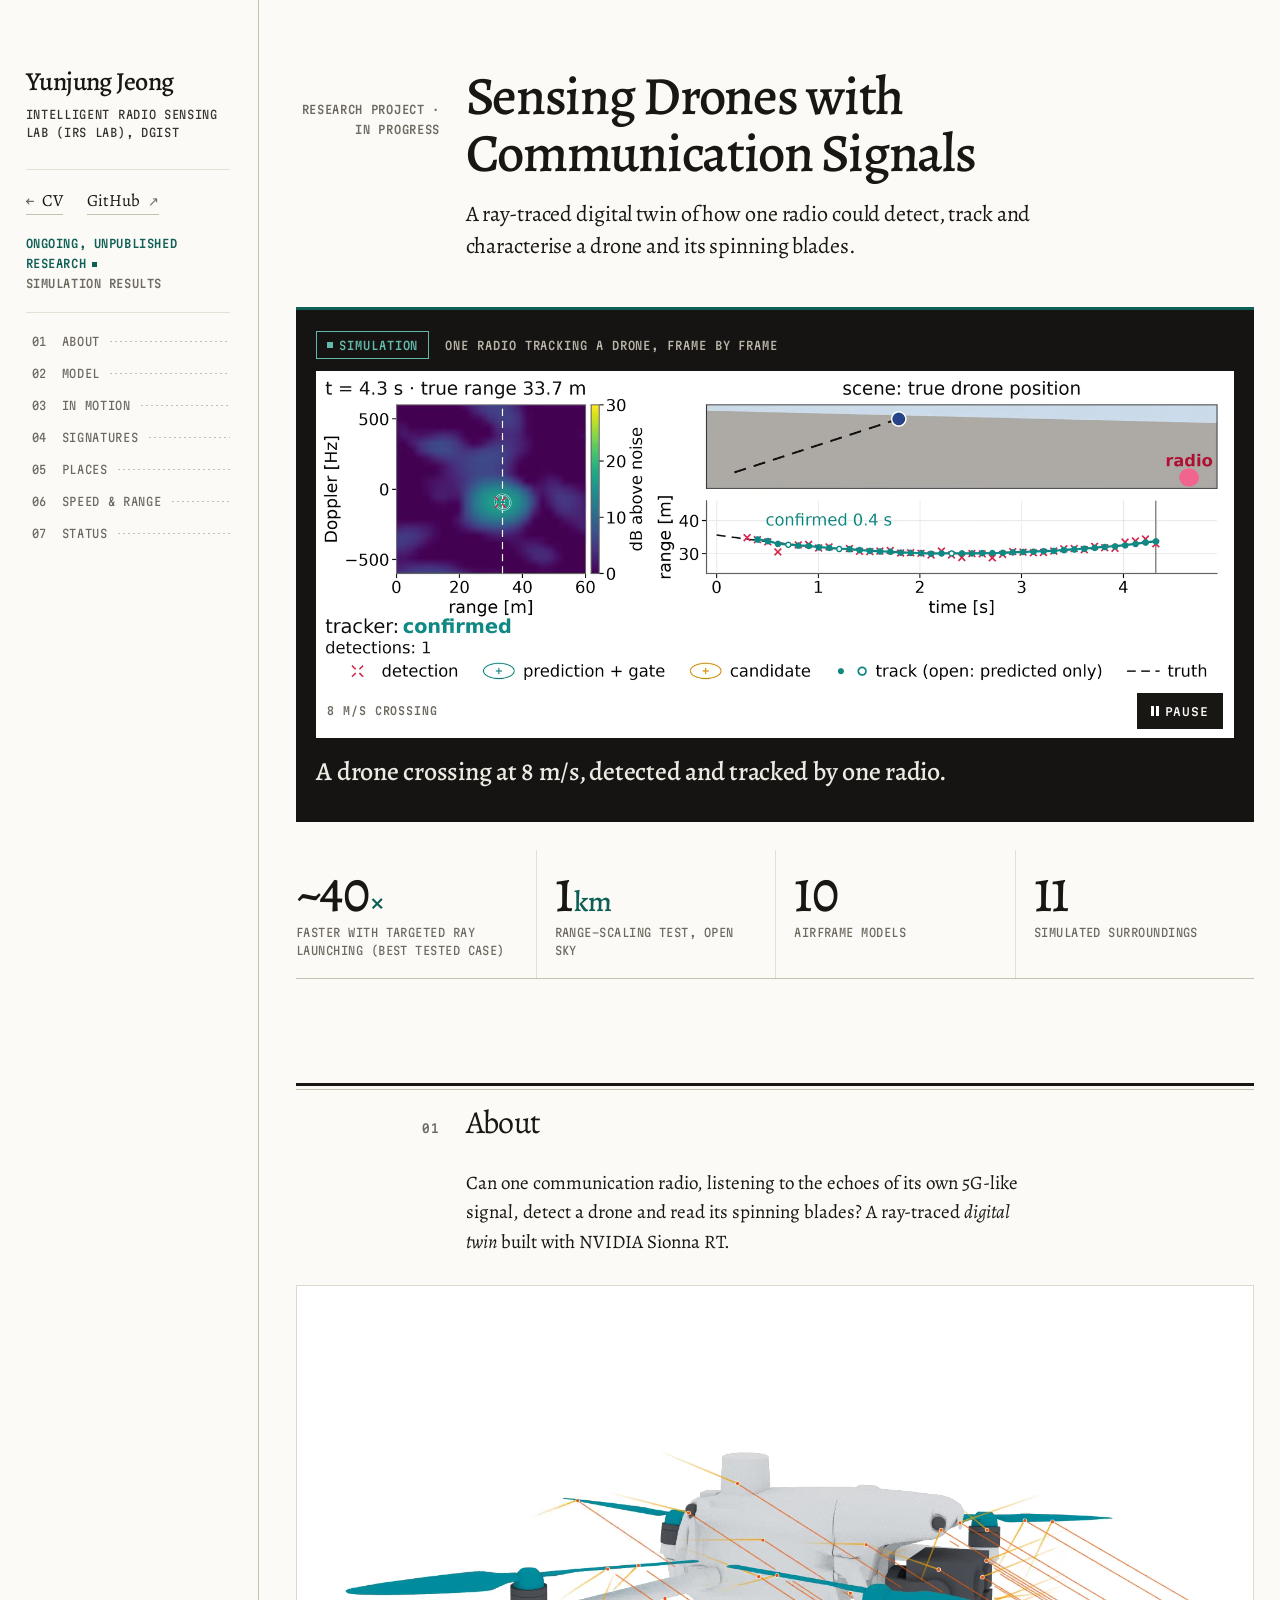
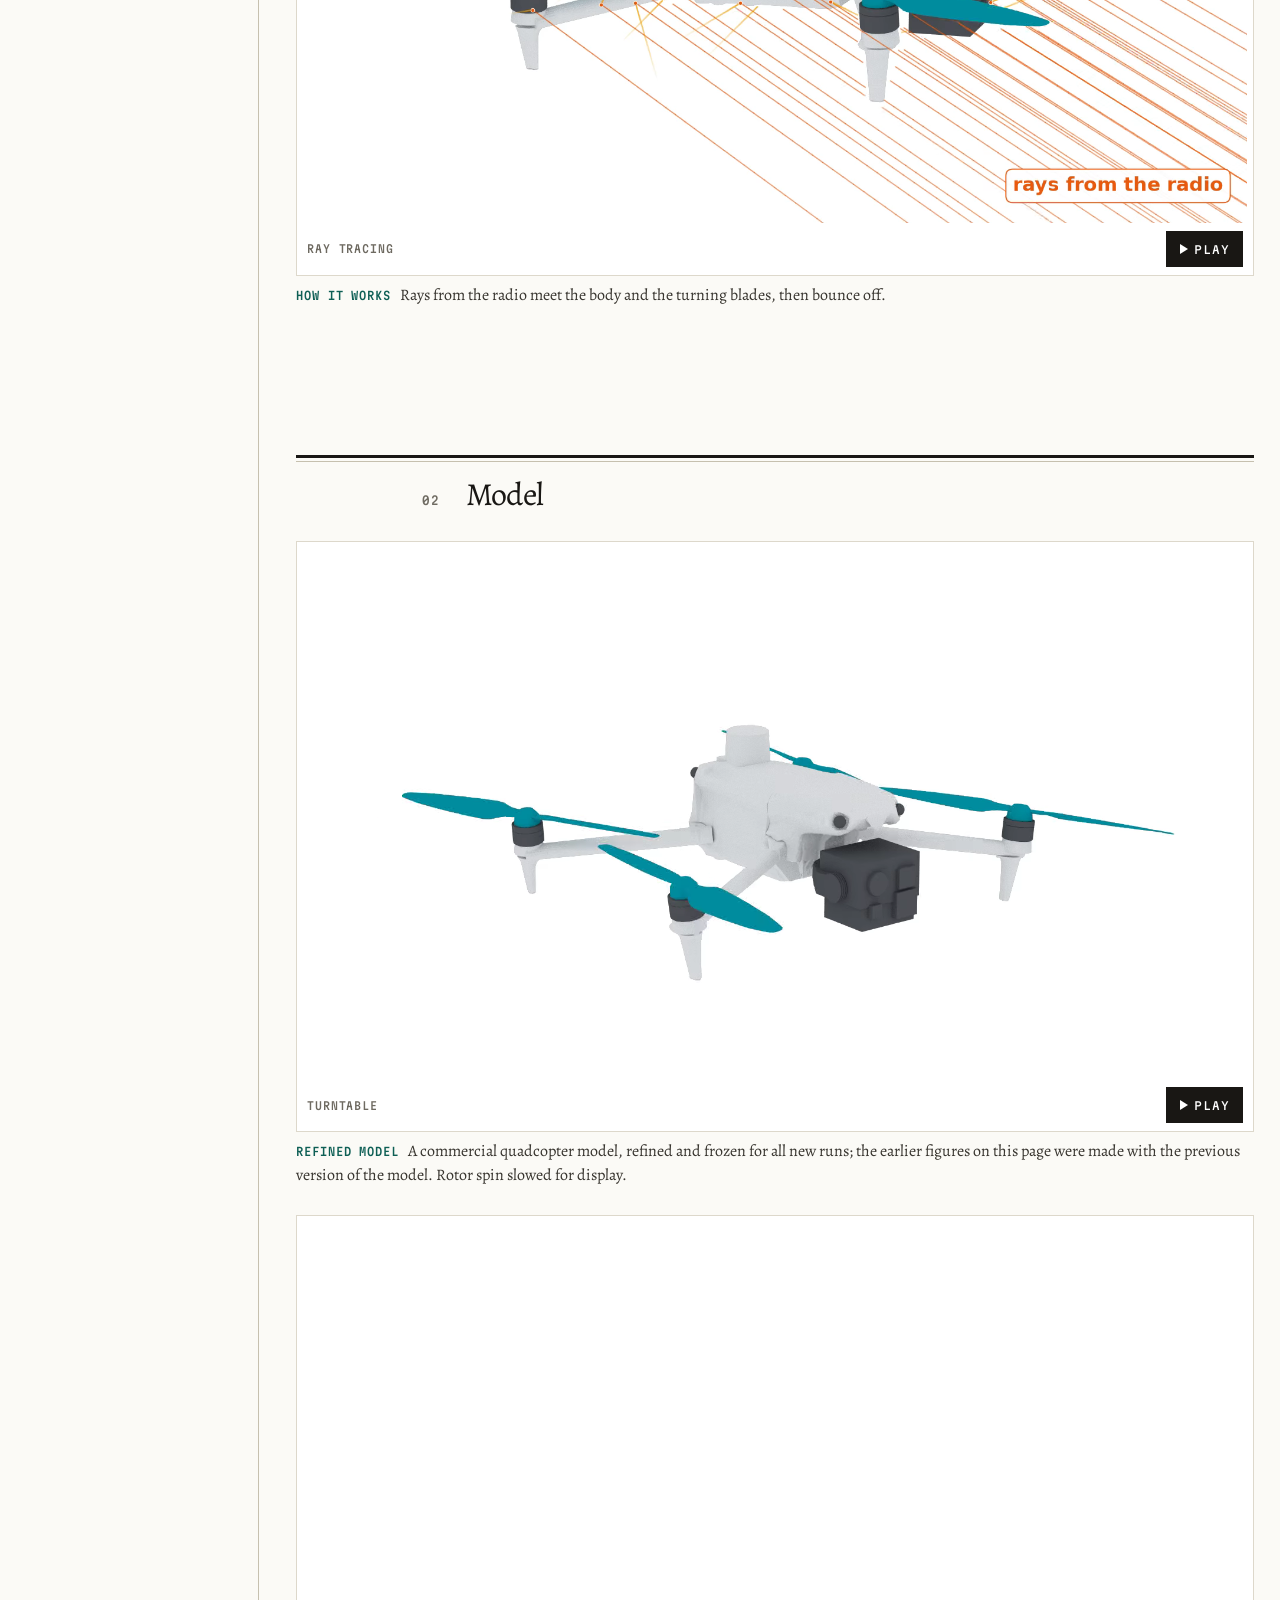
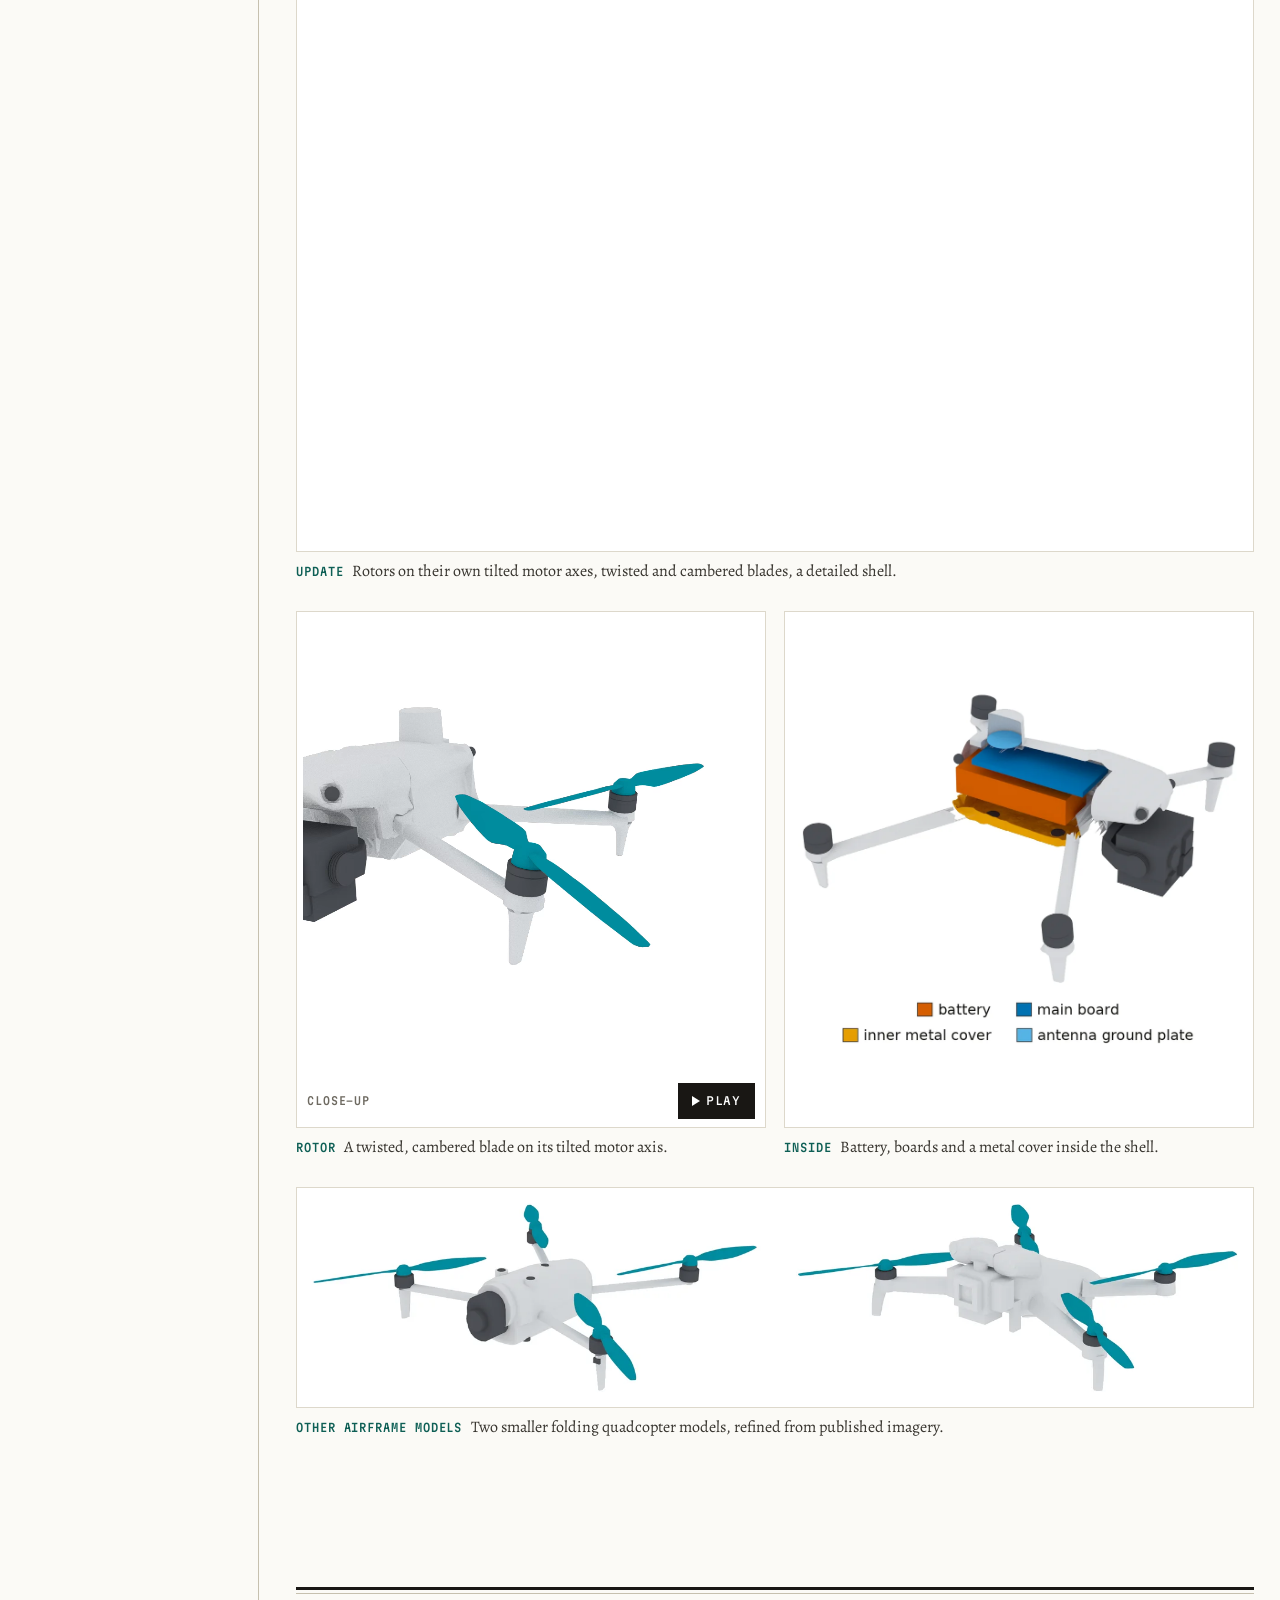
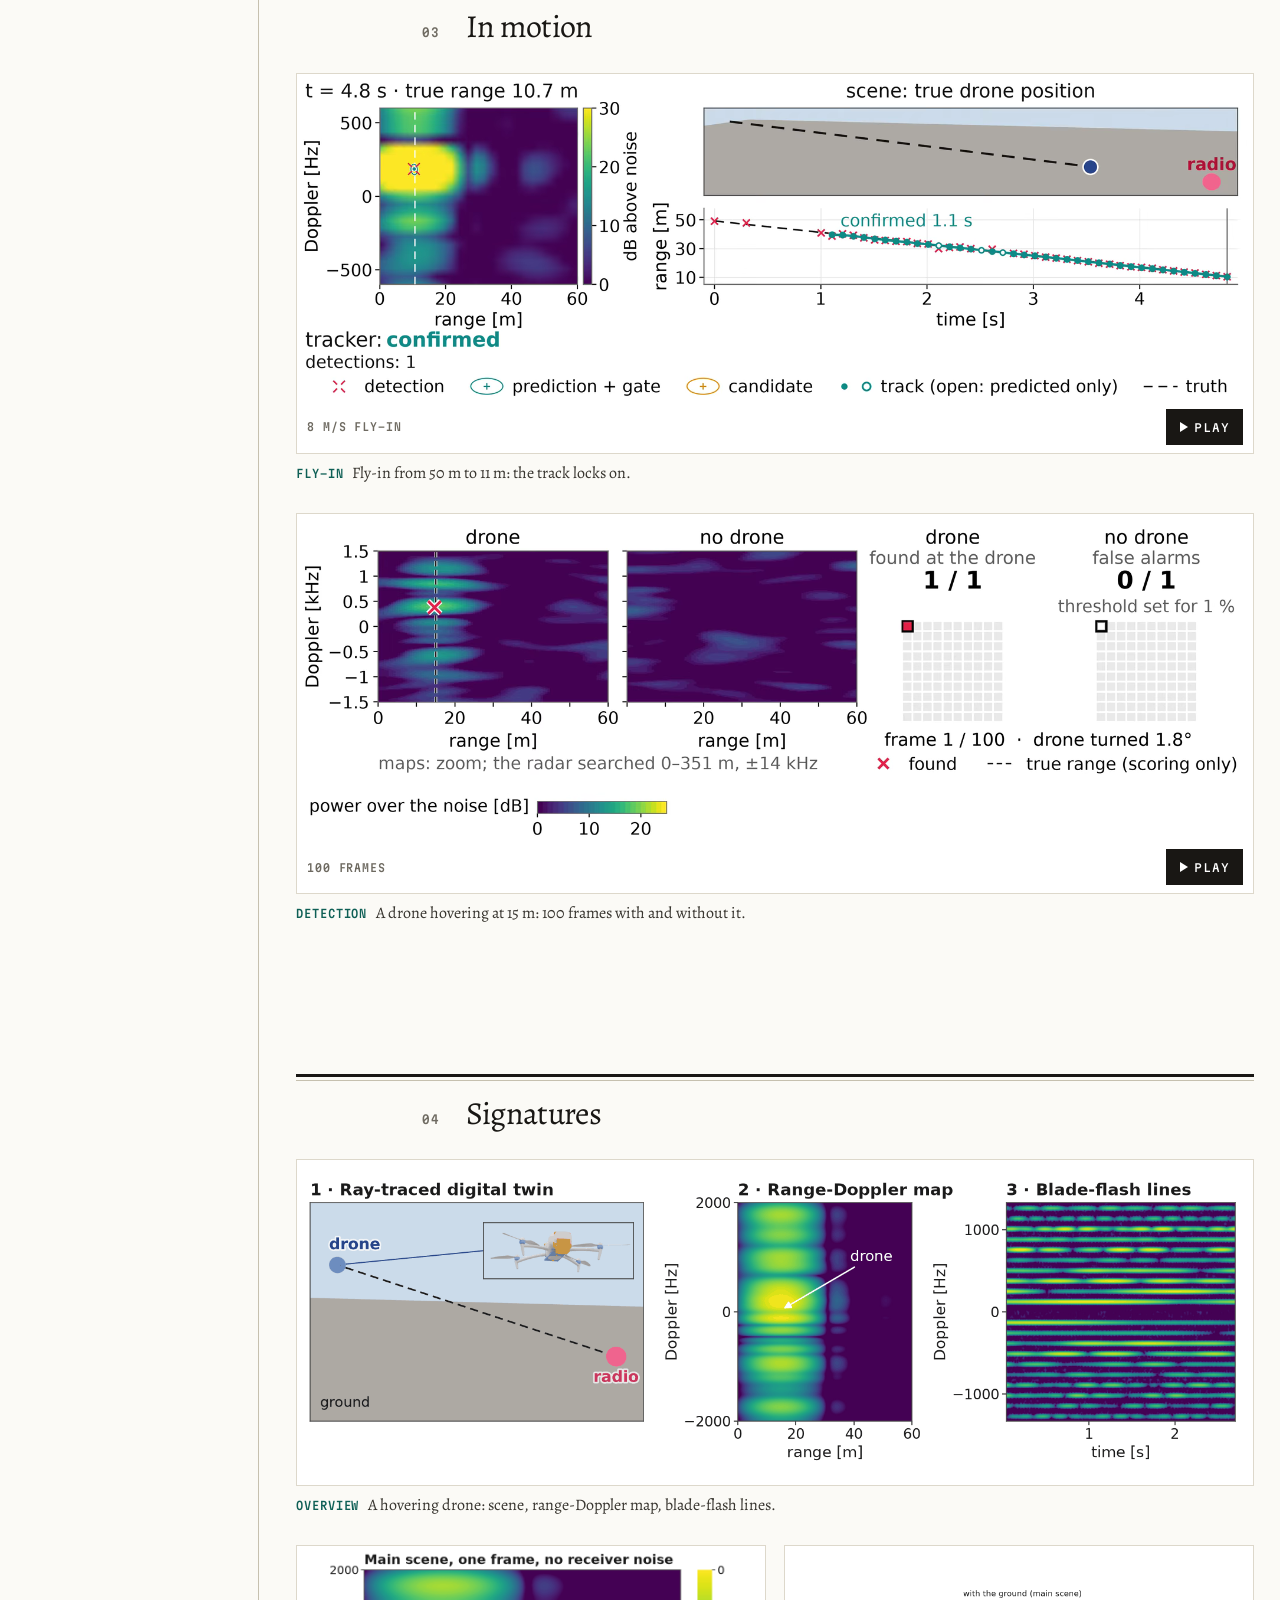
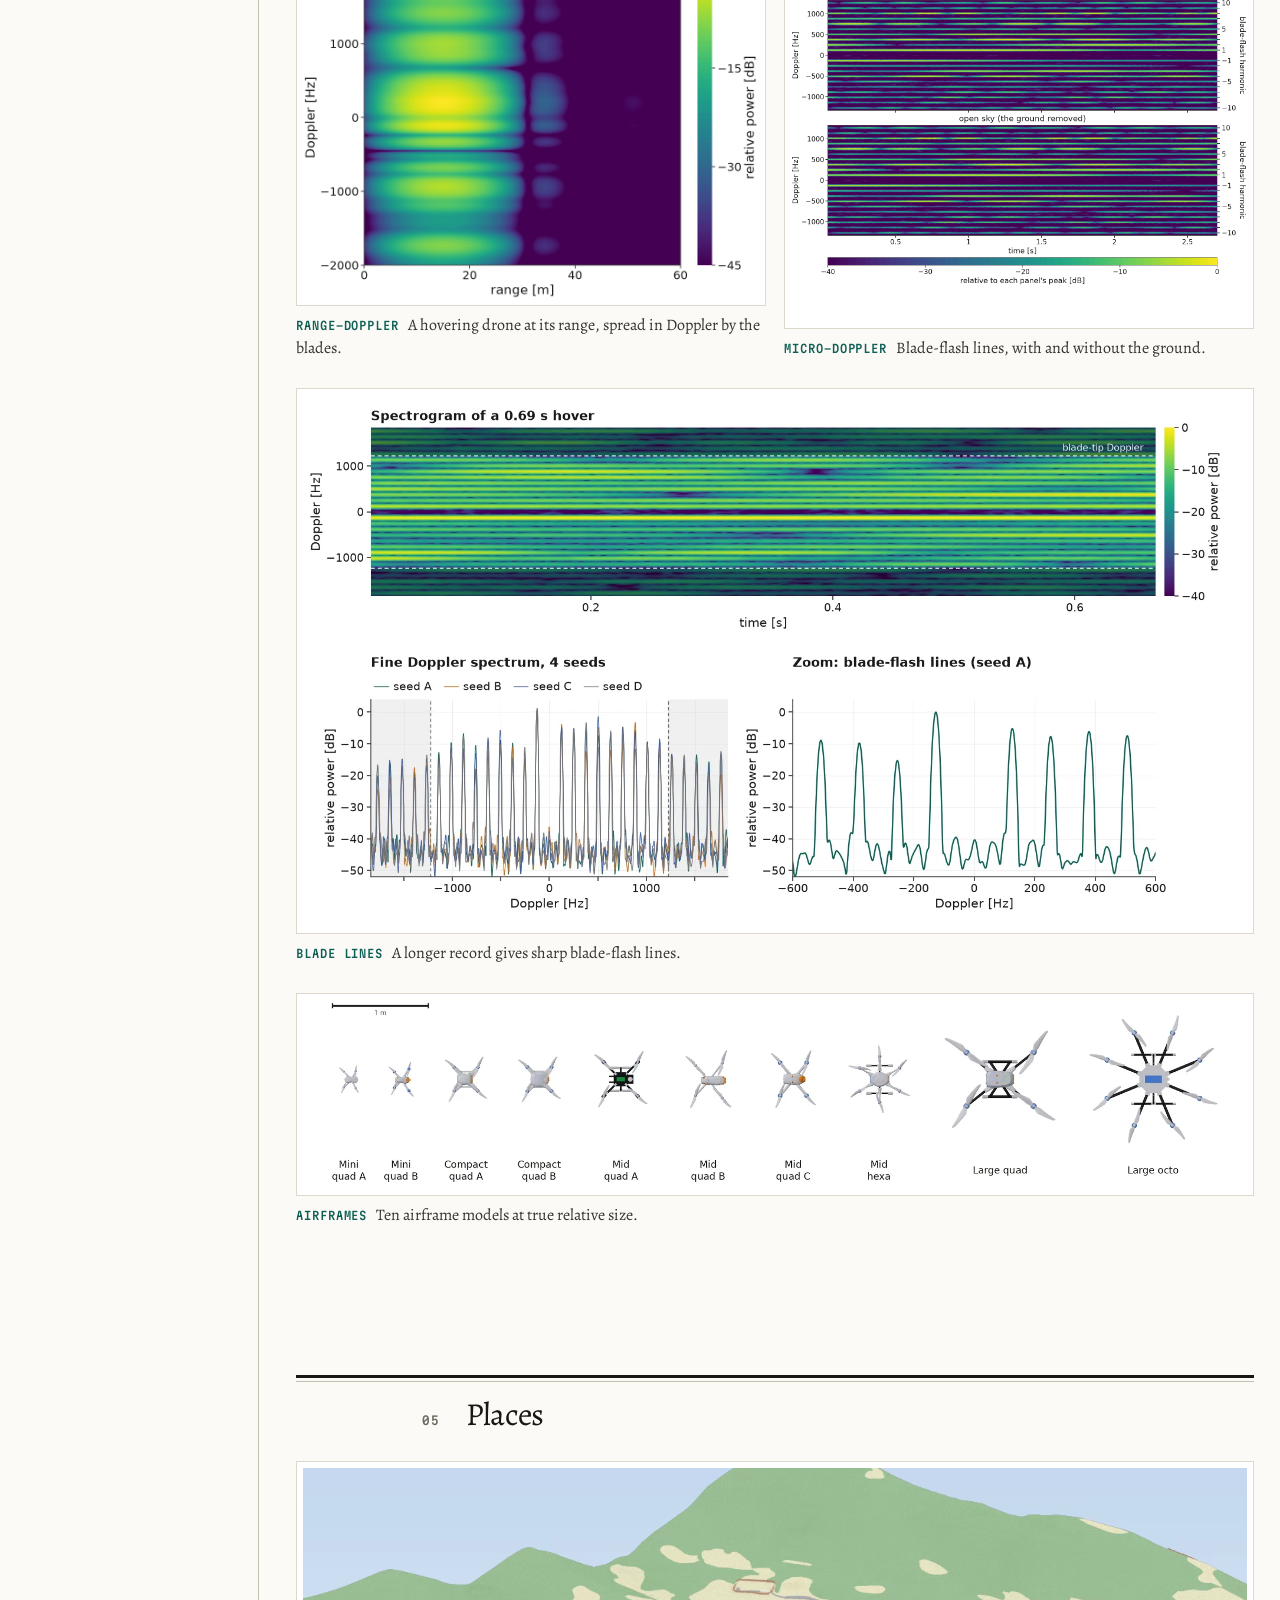
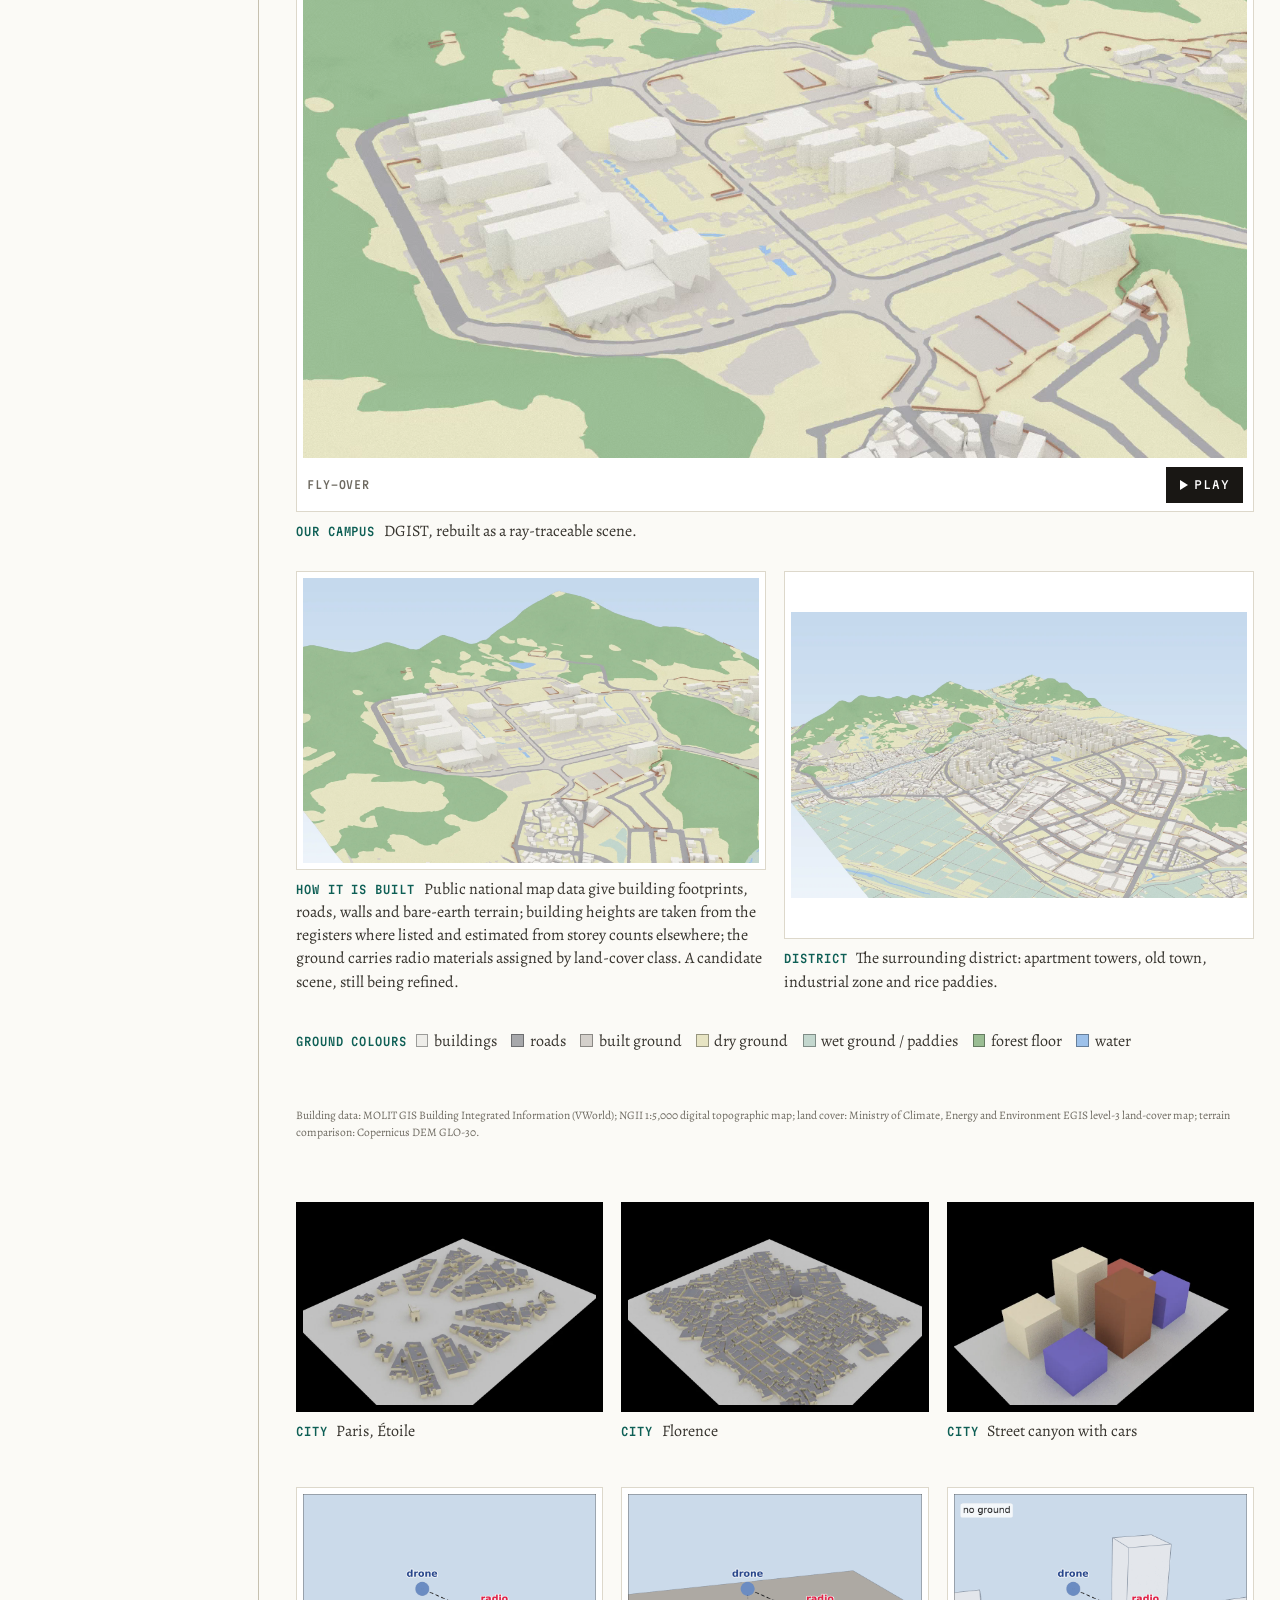
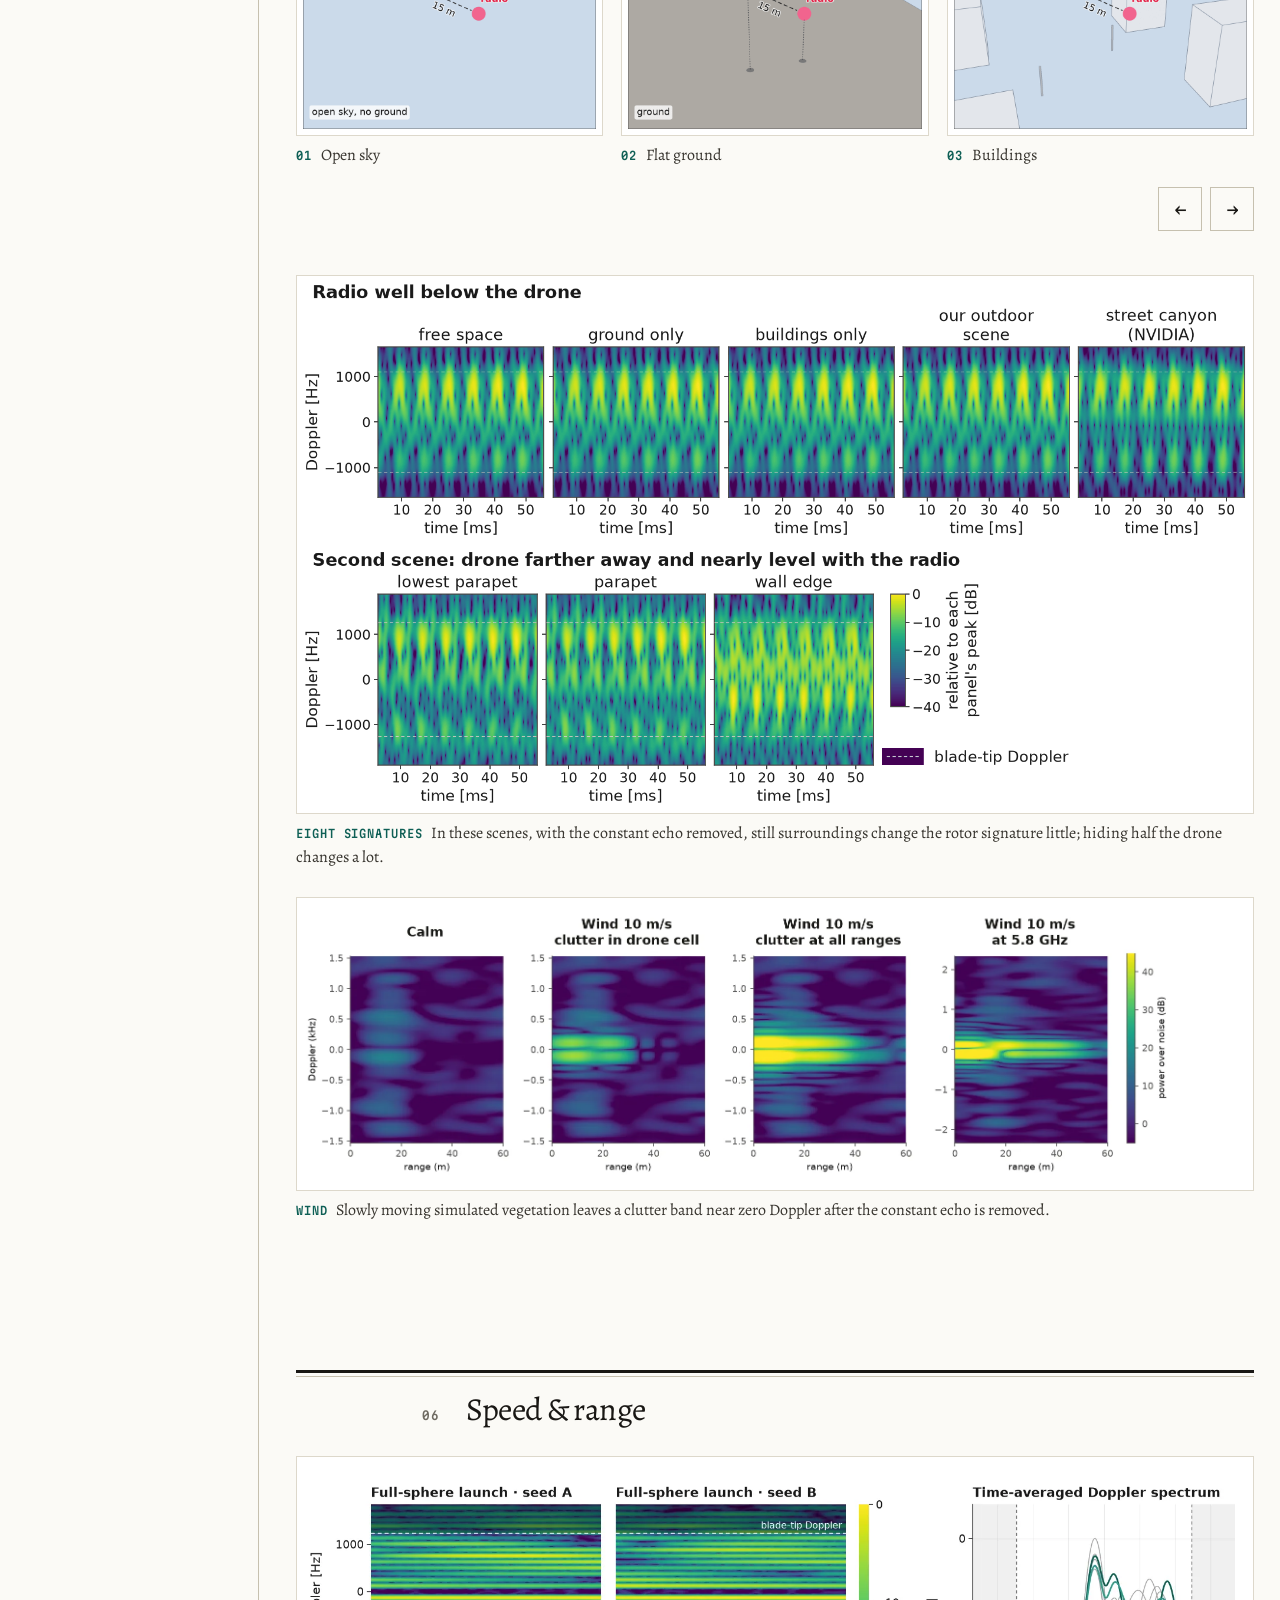
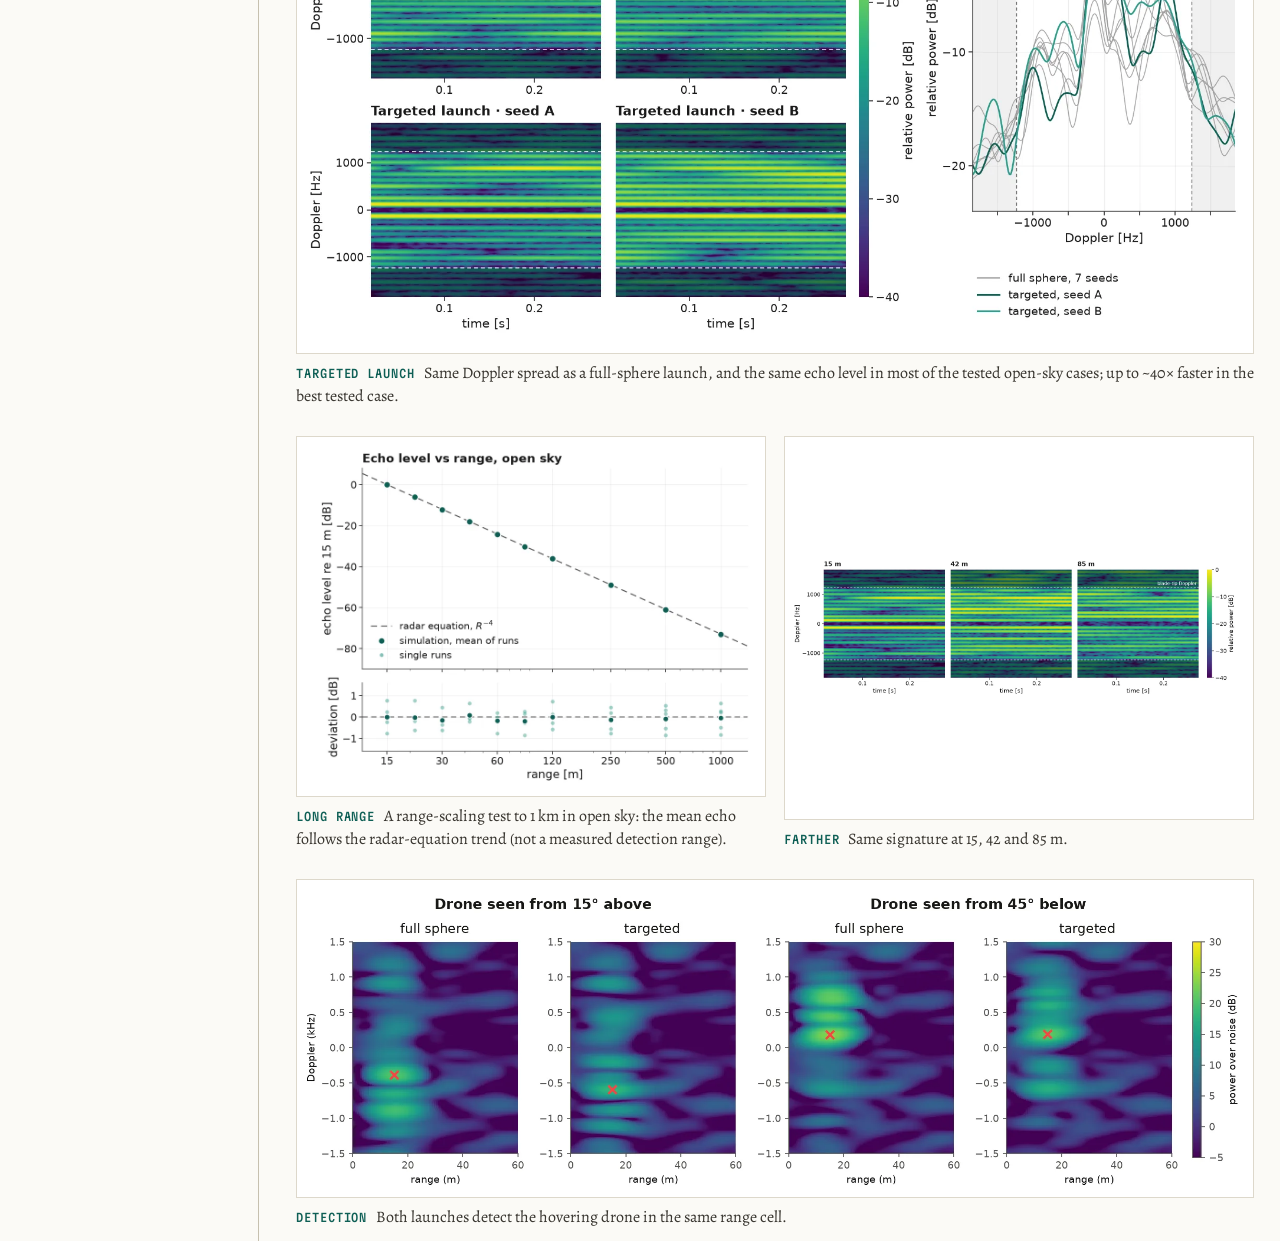
==== commit 982f3b08: "Scope the public captions to the shown evidence: targeted launch (Doppler spread; echo level in most" ====
--- a/index.html
+++ b/index.html
@@ -83,8 +83,8 @@
       </figure>
 
       <ul class="stats" aria-label="The twin in numbers (all from simulation)">
-        <li><span class="stat-num">~40<span class="stat-unit">×</span></span><span class="stat-label">faster with targeted ray launching</span></li>
-        <li><span class="stat-num">1<span class="stat-unit">km</span></span><span class="stat-label">simulated range, open sky</span></li>
+        <li><span class="stat-num">~40<span class="stat-unit">×</span></span><span class="stat-label">faster with targeted ray launching (best tested case)</span></li>
+        <li><span class="stat-num">1<span class="stat-unit">km</span></span><span class="stat-label">range-scaling test, open sky</span></li>
         <li><span class="stat-num">10</span><span class="stat-label">airframe models</span></li>
         <li><span class="stat-num">11</span><span class="stat-label">simulated surroundings</span></li>
       </ul>
@@ -134,7 +134,7 @@
           </video>
           <div class="clip-bar"><span class="clip-badge">Turntable</span></div>
         </div>
-          <figcaption class="tile-cap"><span class="tile-label">Refined model</span> A commercial quadcopter model, refined and frozen for all new runs. Rotor spin slowed for display.</figcaption>
+          <figcaption class="tile-cap"><span class="tile-label">Refined model</span> A commercial quadcopter model, refined and frozen for all new runs; the earlier figures on this page were made with the previous version of the model. Rotor spin slowed for display.</figcaption>
         </figure>
         <figure class="tile tile-full">
           <a class="frame" href="images/60_model_update.webp?v=5a42e50c" title="Open the full-size image"><picture><source media="(max-width: 56rem)" srcset="images/60_model_update_narrow.webp?v=4bf41ea3" width="900" height="880"><img src="images/60_model_update.webp?v=5a42e50c" width="1600" height="379" loading="lazy" decoding="async" alt="Two renders of the same quadcopter from the same angle. Left, the earlier model: a smooth, rounded shell and simple blades. Right, the refined model: a detailed shell around the nose and camera mount, and slimmer, twisted blades."></picture></a>
@@ -236,7 +236,7 @@
         </figure>
         <figure class="tile tile-half">
           <a class="frame" href="images/70_dgist_campus.webp?v=64d8b7c2" title="Open the full-size image"><picture><img src="images/70_dgist_campus.webp?v=64d8b7c2" width="1600" height="1000" loading="lazy" decoding="async" alt="Oblique render of the campus scene under a pale sky: pale box-shaped buildings inside a ring road, grey roads and thin brown walls; the ground is coloured by material, with green forest floor covering the hills, pale yellow dry ground, light grey built ground around the buildings, a small blue pond and a dense village in the foreground."></picture></a>
-          <figcaption class="tile-cap"><span class="tile-label">How it is built</span> Public national map data give building footprints and heights, roads, walls and bare-earth terrain; the ground now carries radio materials from a land-cover map.</figcaption>
+          <figcaption class="tile-cap"><span class="tile-label">How it is built</span> Public national map data give building footprints, roads, walls and bare-earth terrain; building heights are taken from the registers where listed and estimated from storey counts elsewhere; the ground carries radio materials assigned by land-cover class. A candidate scene, still being refined.</figcaption>
         </figure>
         <figure class="tile tile-half">
           <a class="frame" href="images/71_dgist_district.webp?v=2751ba06" title="Open the full-size image"><picture><img src="images/71_dgist_district.webp?v=2751ba06" width="1600" height="1000" loading="lazy" decoding="async" alt="Oblique render of the wider district scene: rows of tall apartment towers and a curved road ring in the middle, an old town on the left and large industrial halls in the foreground; the ground is coloured by material, with pale green-grey rice paddies in the lower left, green forest on the hills, a blue river and ponds, and pale yellow dry ground between the buildings."></picture></a>
@@ -300,11 +300,11 @@
       <div class="mosaic">
         <figure class="tile tile-full">
           <a class="frame" href="images/20_stft_grid.png?v=4b81e73c" title="Open the full-size image"><picture><source media="(max-width: 56rem)" srcset="images/20_stft_grid_narrow.png?v=a69b25db" width="900" height="1760"><img src="images/20_stft_grid.png?v=4b81e73c" width="1600" height="890" loading="lazy" decoding="async" alt="Eight spectrograms of Doppler versus time, all with the constant echo removed, with thin dashed blade-tip lines. First group, radio well below the drone: free space, ground only, buildings only, our outdoor scene and the NVIDIA street canyon all show nearly the same evenly spaced blade flashes inside the dashed lines. Second group, the second scene: the lowest parapet and the parapet show clean repeating flashes on both sides of zero, and the wall edge, which hides half of the drone, shows a visibly different, uneven pattern."></picture></a>
-          <figcaption class="tile-cap"><span class="tile-label">Eight signatures</span> Still surroundings change little; hiding half the drone changes a lot.</figcaption>
+          <figcaption class="tile-cap"><span class="tile-label">Eight signatures</span> In these scenes, with the constant echo removed, still surroundings change the rotor signature little; hiding half the drone changes a lot.</figcaption>
         </figure>
         <figure class="tile tile-full">
           <a class="frame" href="images/50_wind_rd.webp?v=5c0c8000" title="Open the full-size image"><picture><source media="(max-width: 56rem)" srcset="images/50_wind_rd_narrow.webp?v=2208adb5" width="1077" height="1160"><img src="images/50_wind_rd.webp?v=5c0c8000" width="1957" height="580" loading="lazy" decoding="async" alt="Four range-Doppler maps; the drone sits at about 15 metres. Calm: faint bands at the drone's range. Wind 10 metres per second with clutter in the drone's range cell: a bright band hugging zero Doppler at short ranges. Wind with clutter at all ranges: the band stretches along the whole range axis. At 5.8 gigahertz: a similar band on a wider Doppler axis."></picture></a>
-          <figcaption class="tile-cap"><span class="tile-label">Wind</span> Wind-blown vegetation smears clutter near zero Doppler.</figcaption>
+          <figcaption class="tile-cap"><span class="tile-label">Wind</span> Slowly moving simulated vegetation leaves a clutter band near zero Doppler after the constant echo is removed.</figcaption>
         </figure>
       </div>
     </section>
@@ -314,11 +314,11 @@
       <div class="mosaic">
         <figure class="tile tile-full">
           <a class="frame" href="images/30_launch_compare.webp?v=92af53f1" title="Open the full-size image"><picture><source media="(max-width: 56rem)" srcset="images/30_launch_compare_narrow.webp?v=2f62bd6b" width="900" height="1500"><img src="images/30_launch_compare.webp?v=92af53f1" width="1600" height="820" loading="lazy" decoding="async" alt="Four spectrograms of Doppler versus time and a line plot. Top row: full-sphere launch with two random seeds; bottom row: targeted launch with two random seeds. All four show the same evenly spaced blade-flash lines between dashed blade-tip lines. The line plot overlays the time-averaged Doppler spectra: seven grey full-sphere curves and two teal targeted curves that follow the same envelope."></picture></a>
-          <figcaption class="tile-cap"><span class="tile-label">Targeted launch</span> Same echo level and Doppler spread as a full-sphere launch, up to ~40× faster.</figcaption>
+          <figcaption class="tile-cap"><span class="tile-label">Targeted launch</span> Same Doppler spread as a full-sphere launch, and the same echo level in most of the tested open-sky cases; up to ~40× faster in the best tested case.</figcaption>
         </figure>
         <figure class="tile tile-half">
           <a class="frame" href="images/34_long_range.webp?v=1f5017ad" title="Open the full-size image"><picture><source media="(max-width: 56rem)" srcset="images/34_long_range_narrow.webp?v=86192883" width="900" height="1000"><img src="images/34_long_range.webp?v=1f5017ad" width="1000" height="760" loading="lazy" decoding="async" alt="Line plot of echo level versus range on a logarithmic axis from 15 metres to 1 kilometre in open sky. Dots for the mean of several simulation runs lie on a dashed radar-equation line falling as range to the minus fourth power; a strip below shows single-run deviations within about plus or minus one decibel."></picture></a>
-          <figcaption class="tile-cap"><span class="tile-label">Long range</span> Up to 1&nbsp;km in open sky, on the radar-equation trend.</figcaption>
+          <figcaption class="tile-cap"><span class="tile-label">Long range</span> A range-scaling test to 1&nbsp;km in open sky: the mean echo follows the radar-equation trend (not a measured detection range).</figcaption>
         </figure>
         <figure class="tile tile-half">
           <a class="frame" href="images/32_range_stft.webp?v=06a3a0e1" title="Open the full-size image"><picture><source media="(max-width: 56rem)" srcset="images/32_range_stft_narrow.webp?v=bf8564a6" width="900" height="1400"><img src="images/32_range_stft.webp?v=06a3a0e1" width="1600" height="520" loading="lazy" decoding="async" alt="Three spectrograms of Doppler versus time for the same hovering drone in open sky at 15, 42 and 85 metres, each showing evenly spaced blade-flash lines between dashed blade-tip lines; the pattern looks much the same at every range."></picture></a>
@@ -334,7 +334,7 @@
     <section id="status" class="section" aria-labelledby="status-title">
       <h2 id="status-title">Status</h2>
       <div class="note standfirst">
-        <p>Ongoing, unpublished research. All results are simulated with an idealised radio front end. The drone model has been refined and frozen, and a small field measurement is being prepared. The campus and district scenes are our own; the other city scenes are NVIDIA Sionna RT built-ins.</p>
+        <p>Ongoing, unpublished research. All results are simulated with an idealised radio front end; absolute echo levels depend on the simulation's sampling conventions and have not been calibrated against measurements. The drone model has been refined and frozen, and a small field measurement is being prepared; figures made before the refinement are kept as earlier demonstrations. The campus and district scenes are our own; the other city scenes are NVIDIA Sionna RT built-ins.</p>
       </div>
     </section>
 
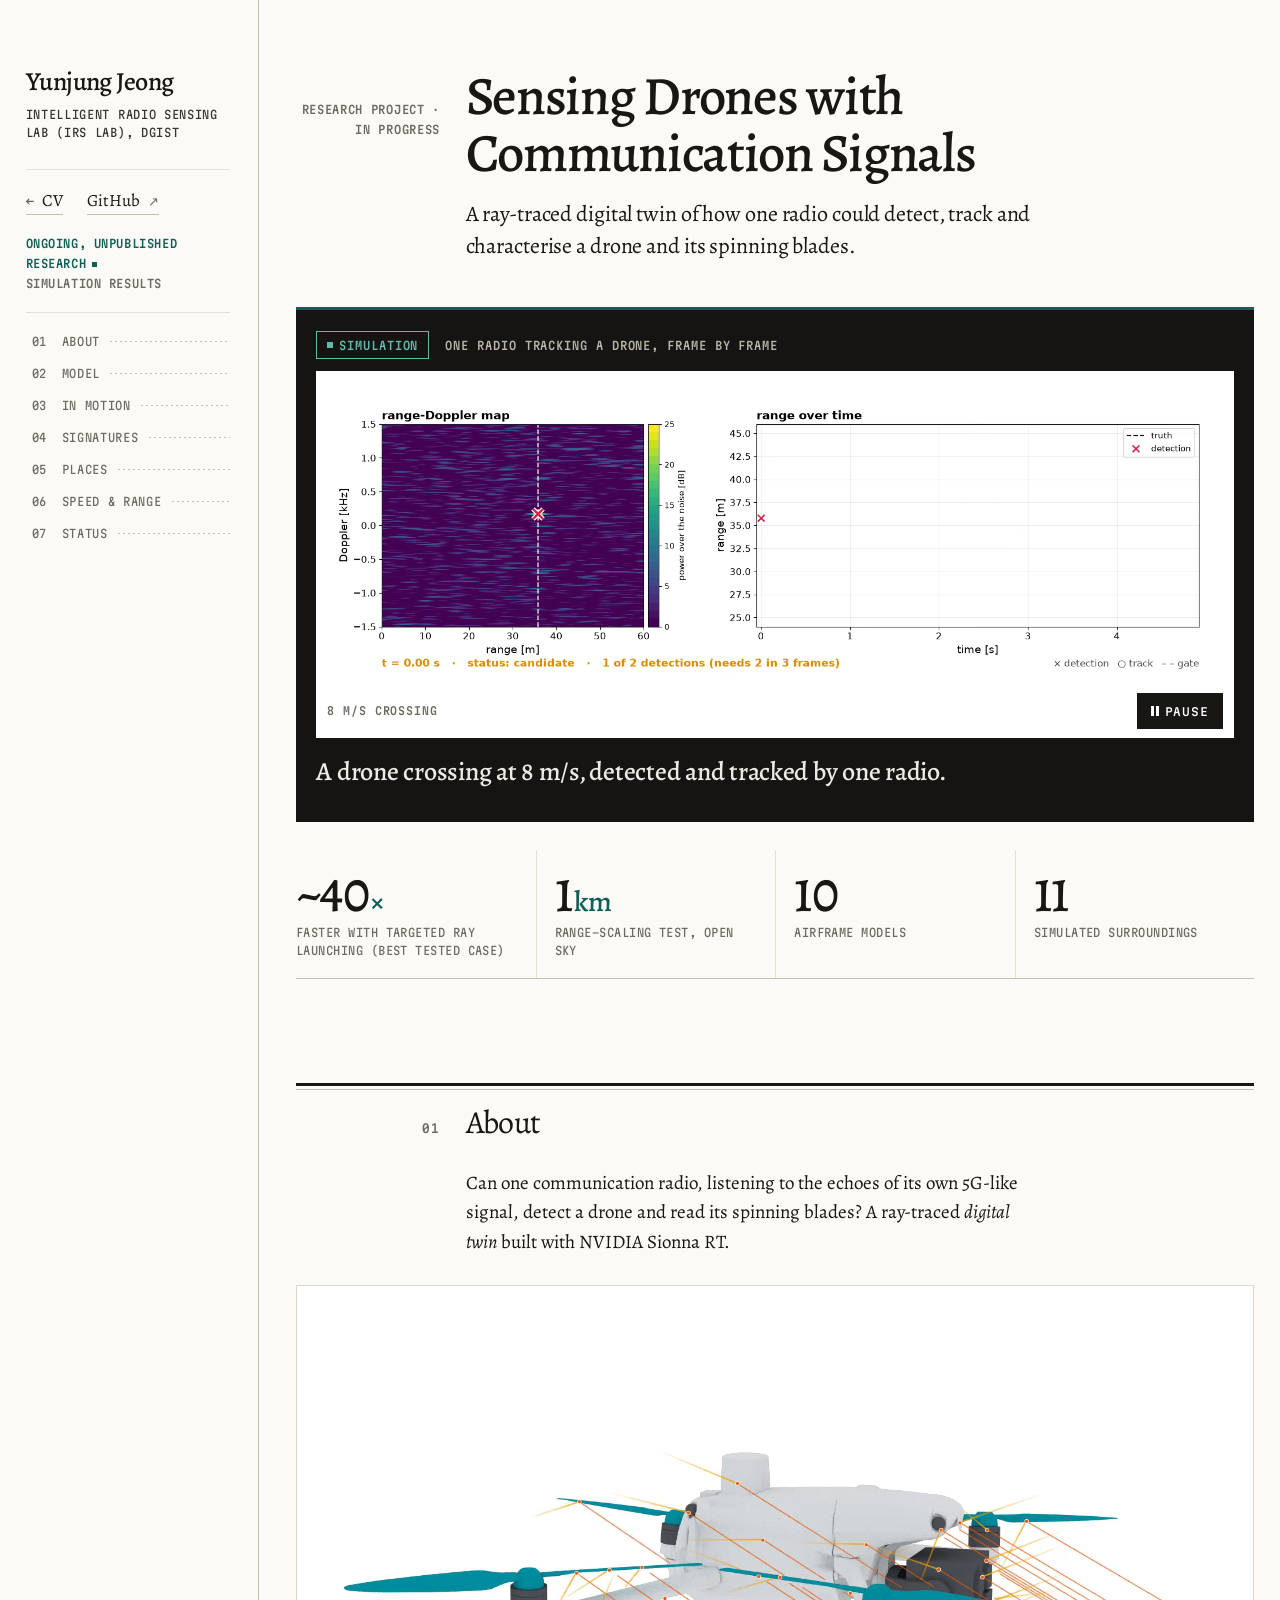
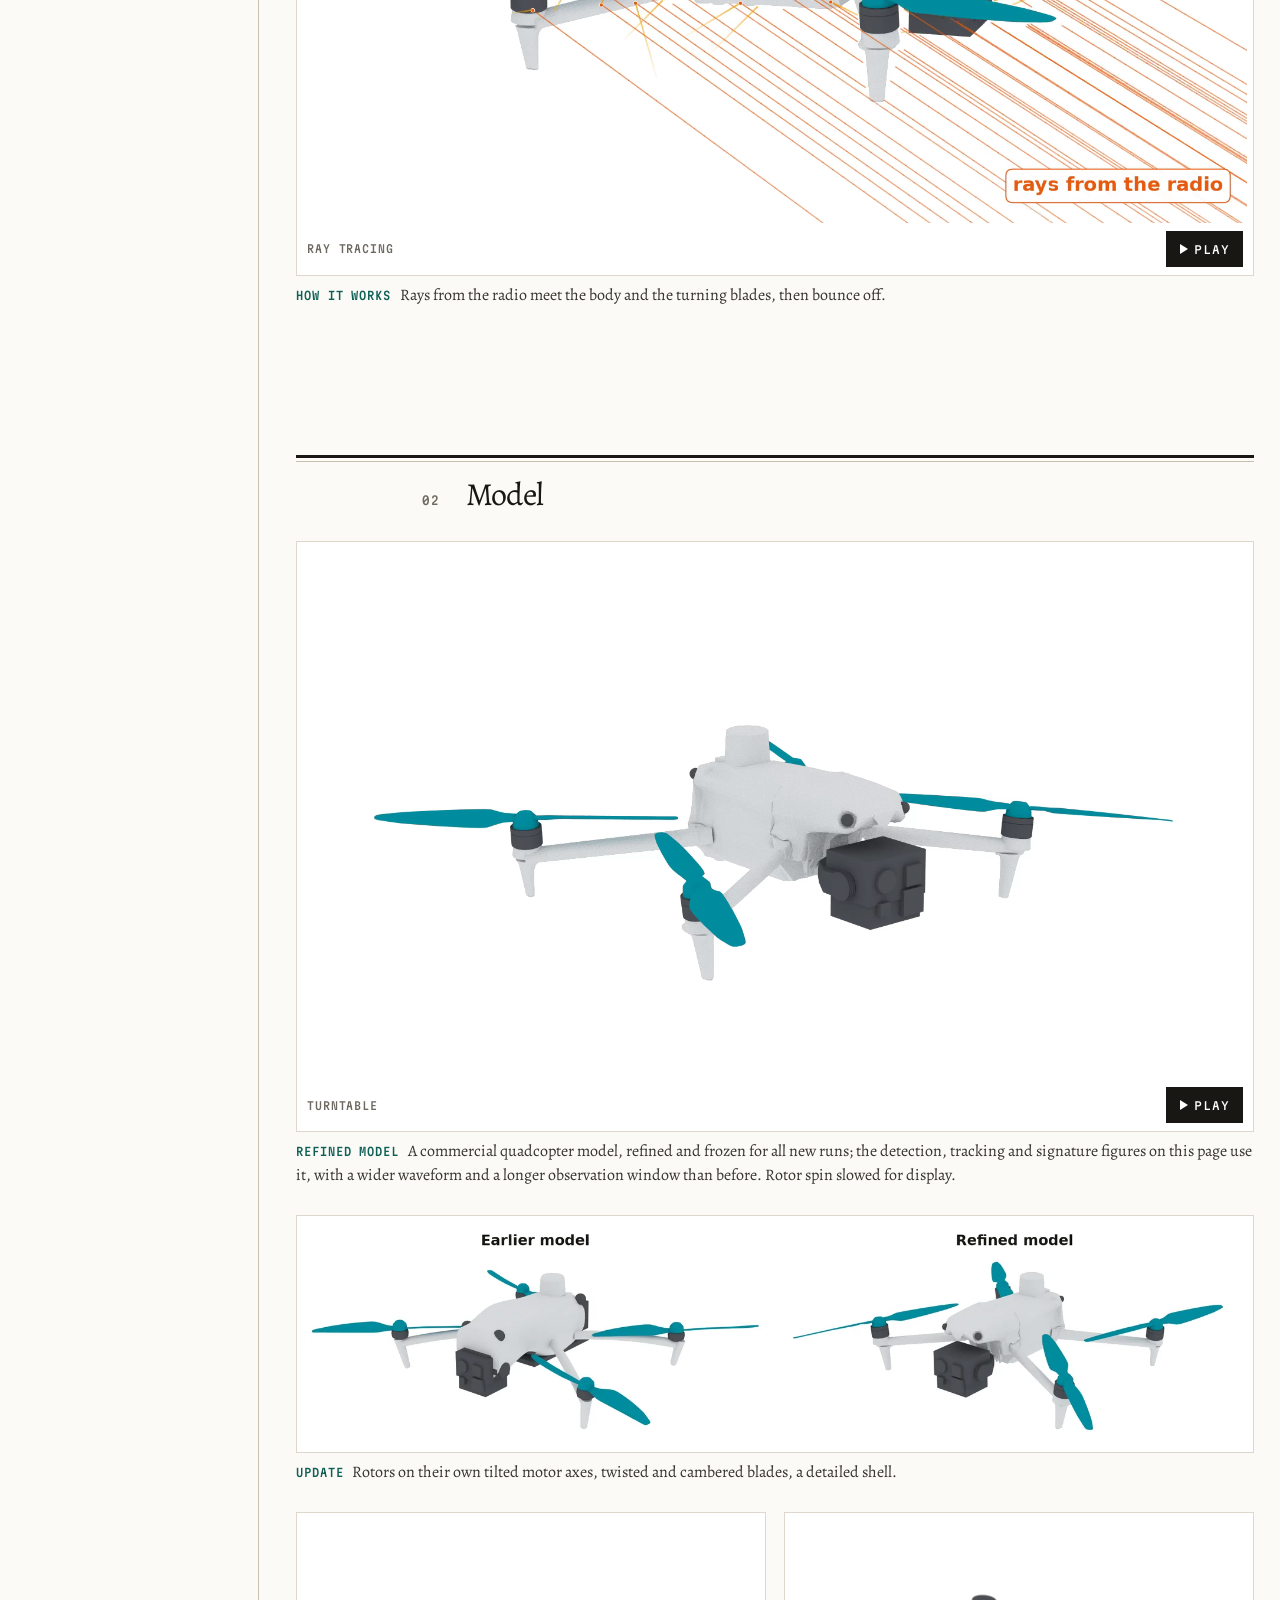
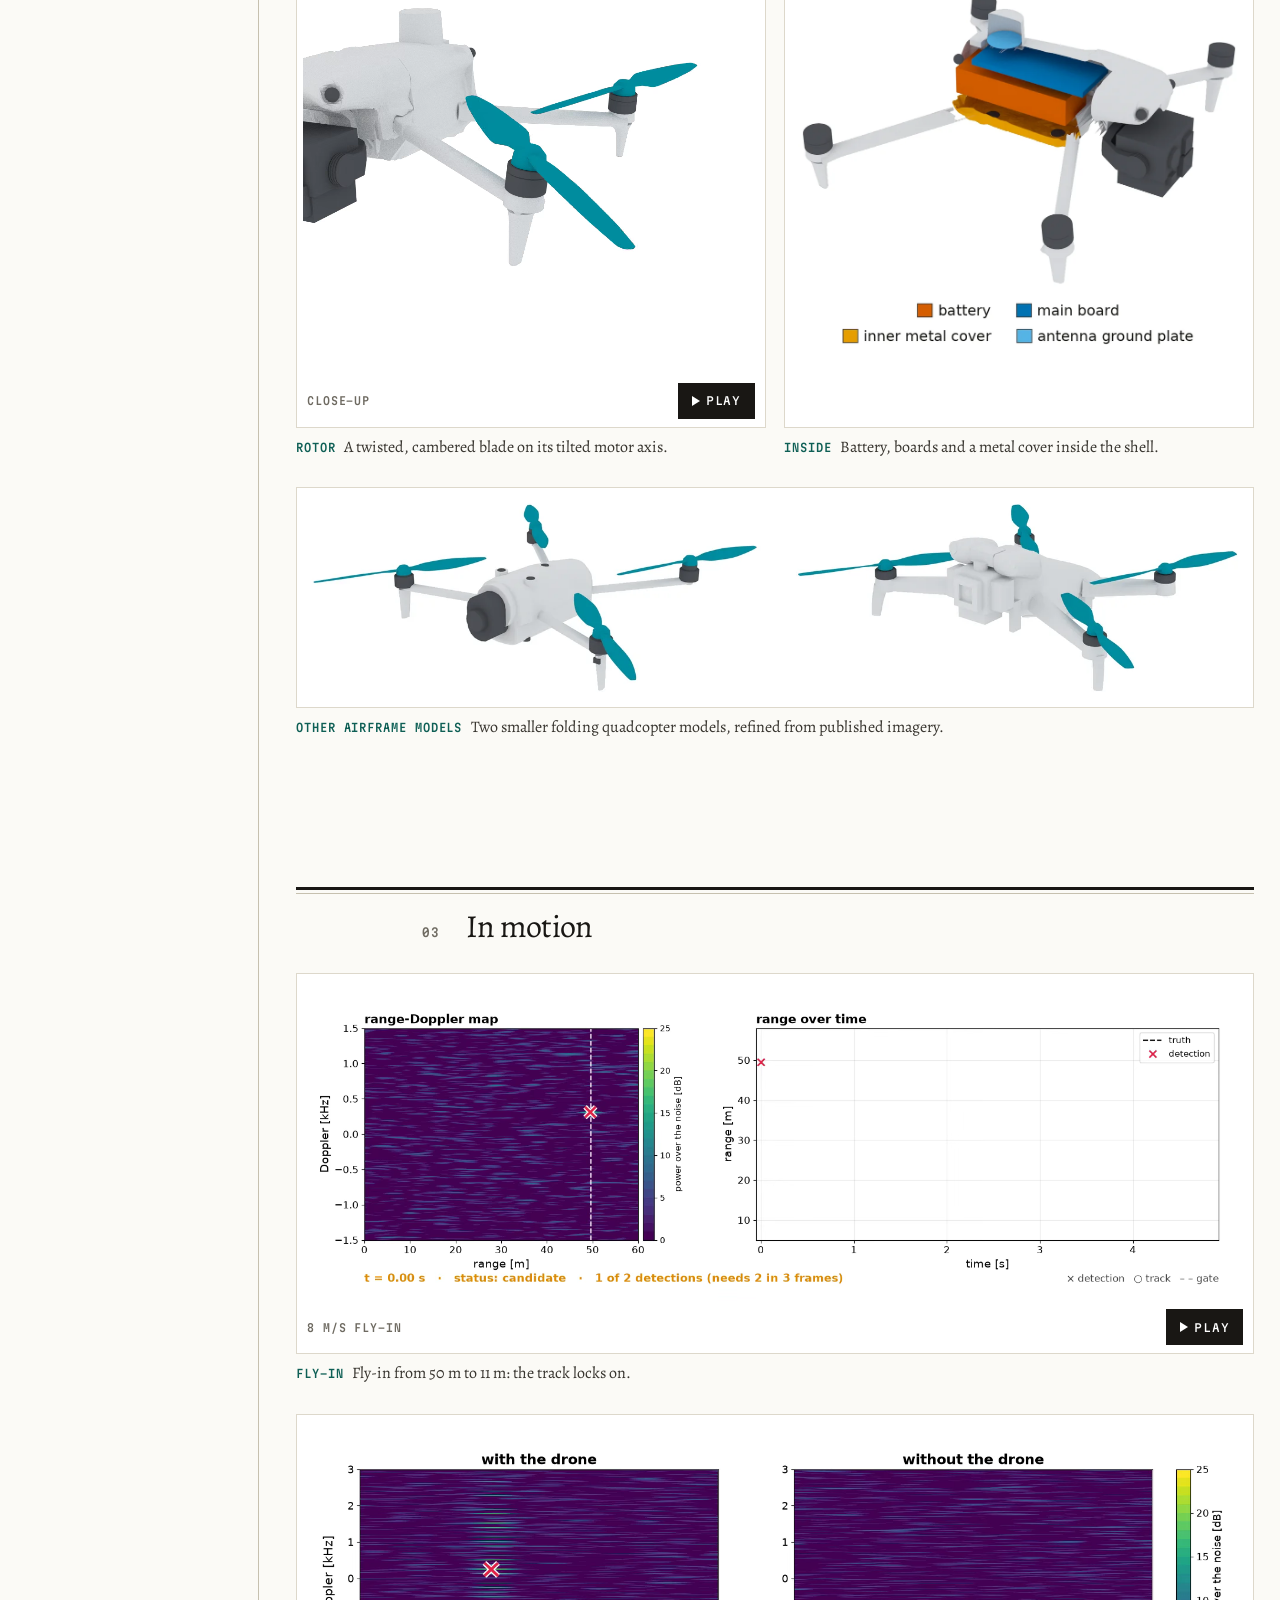
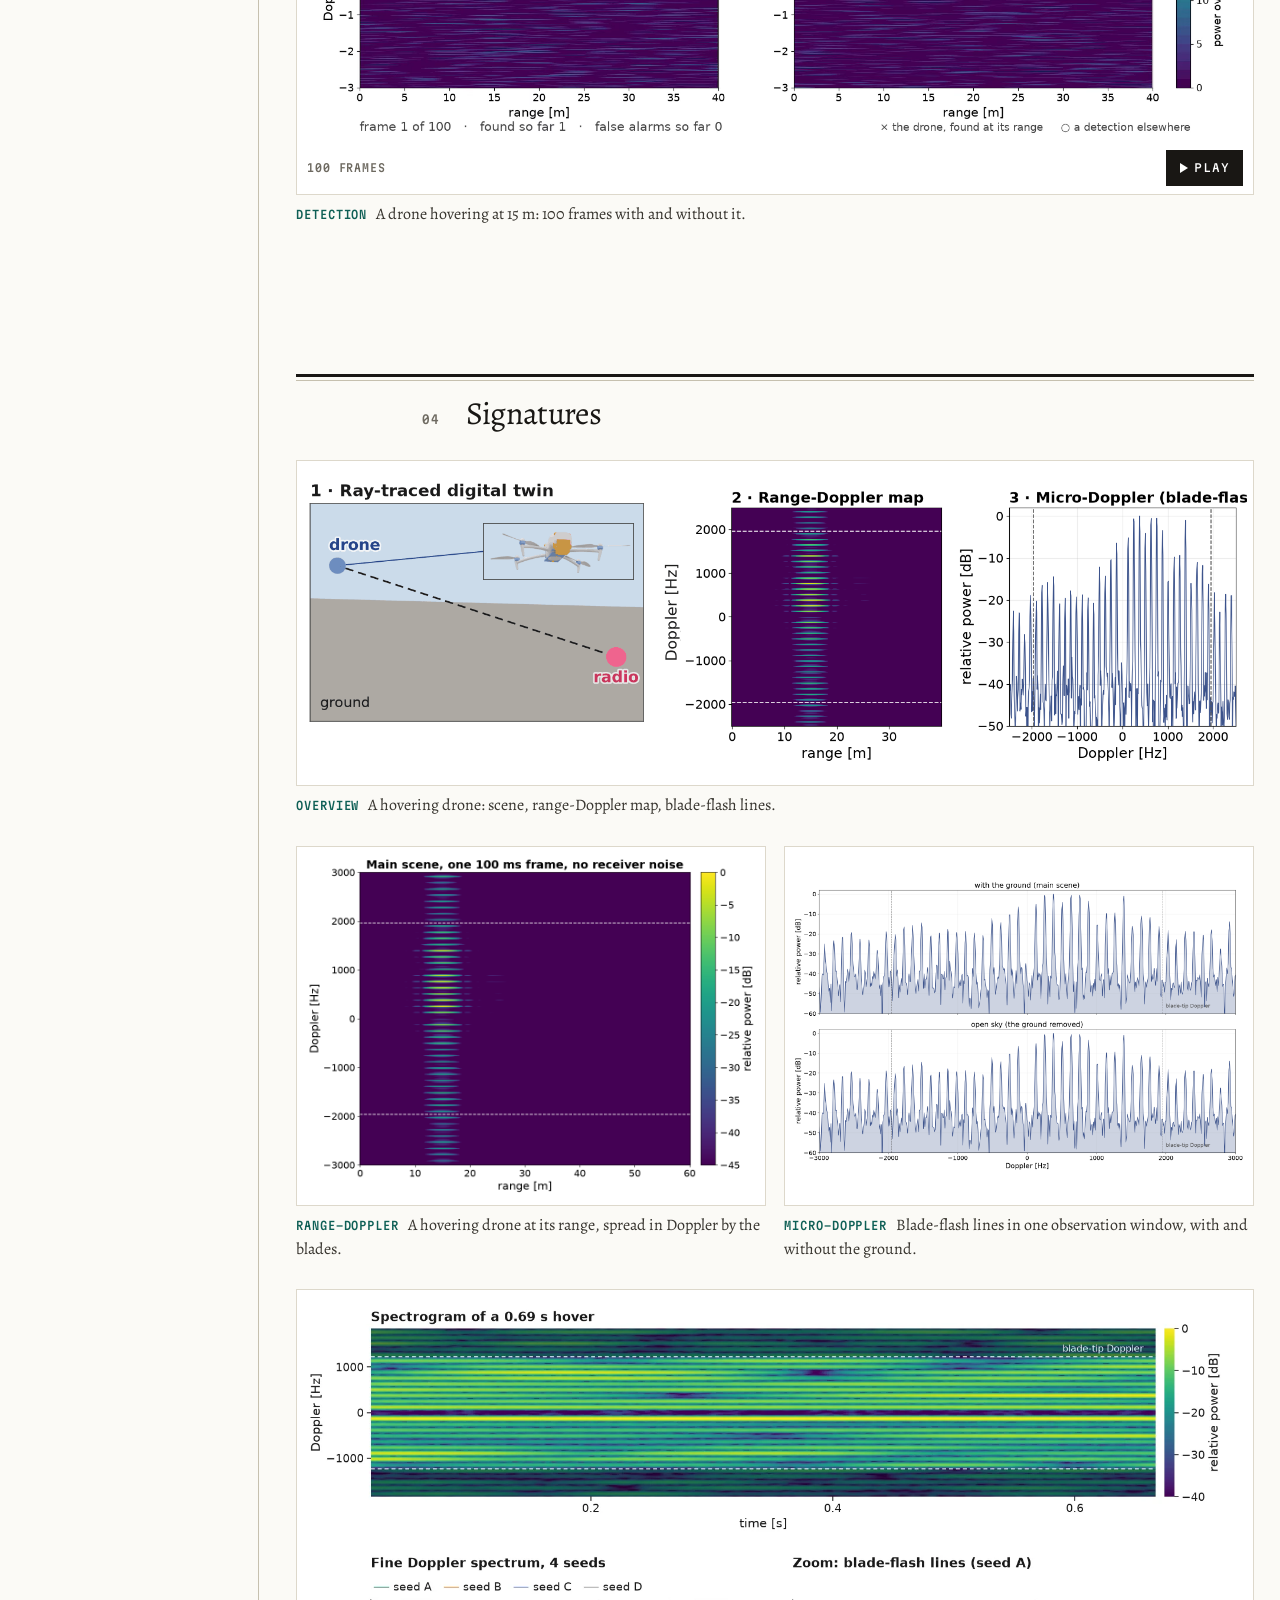
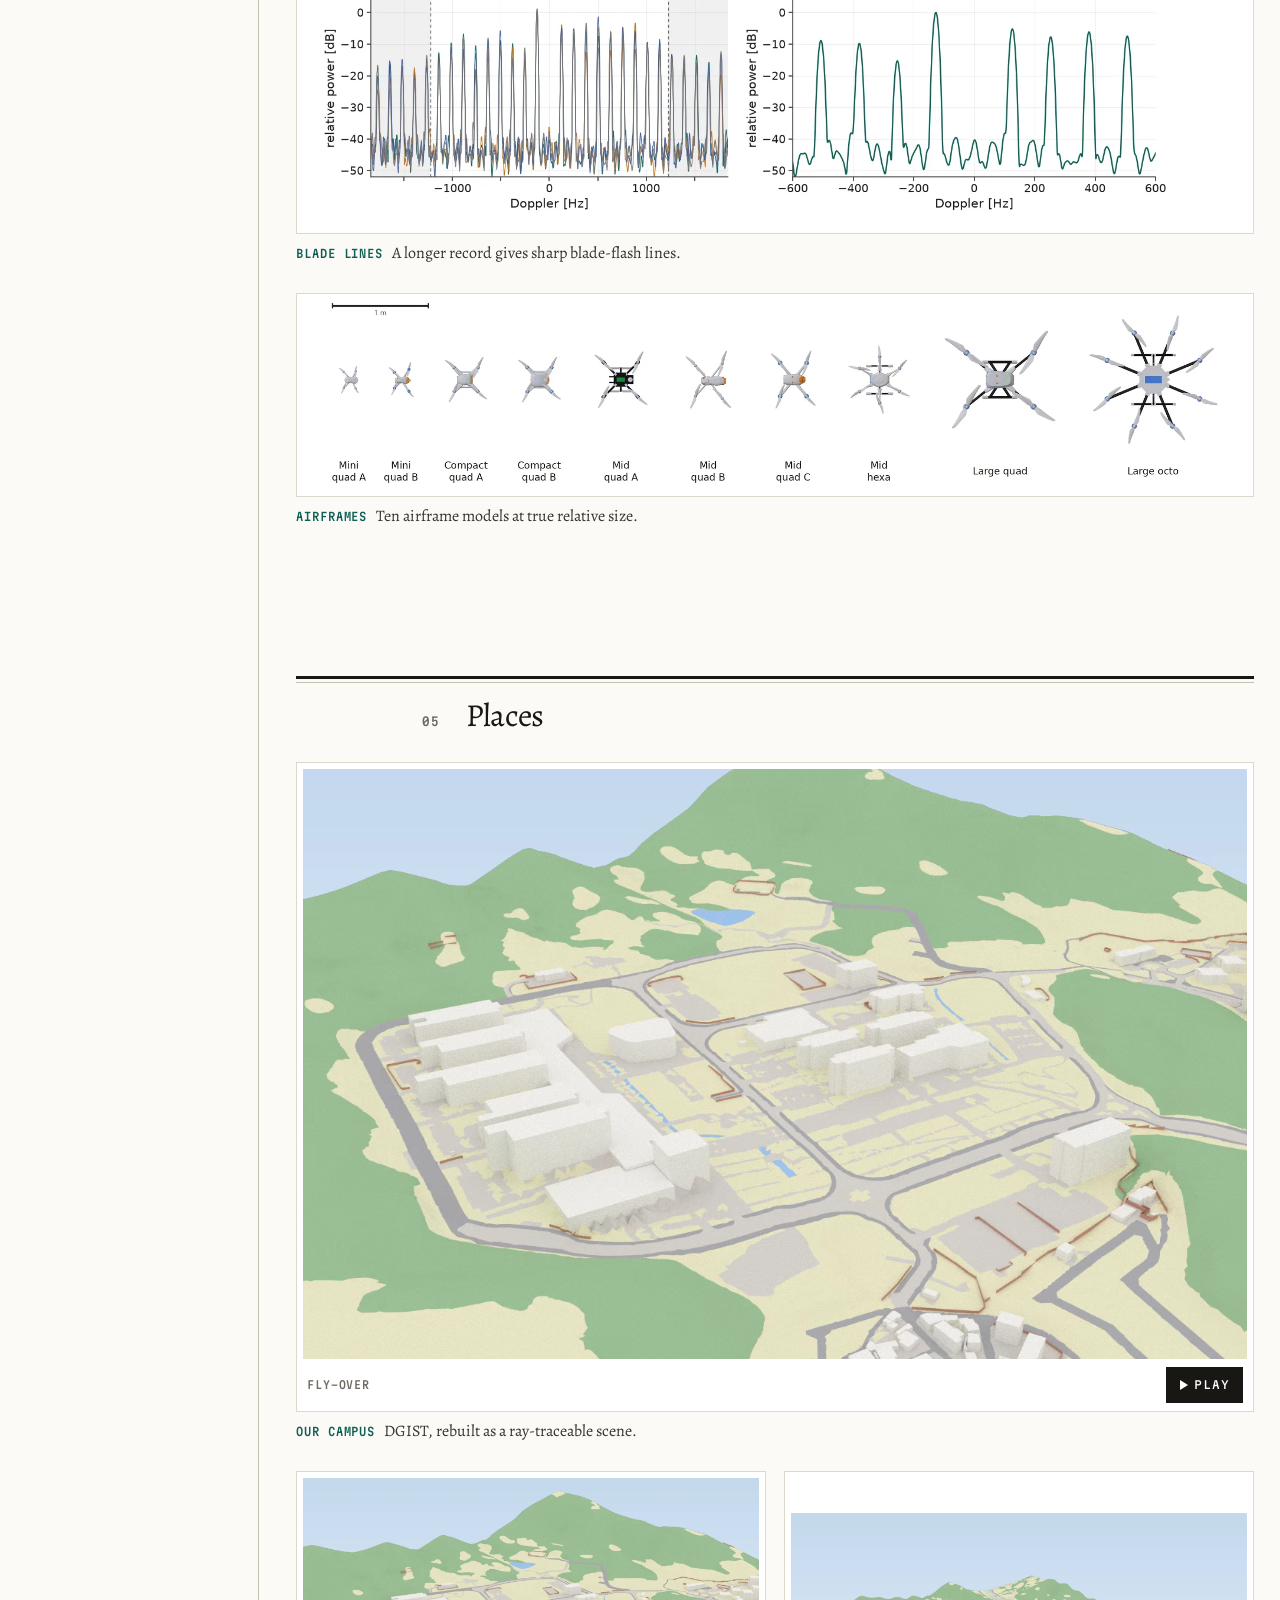
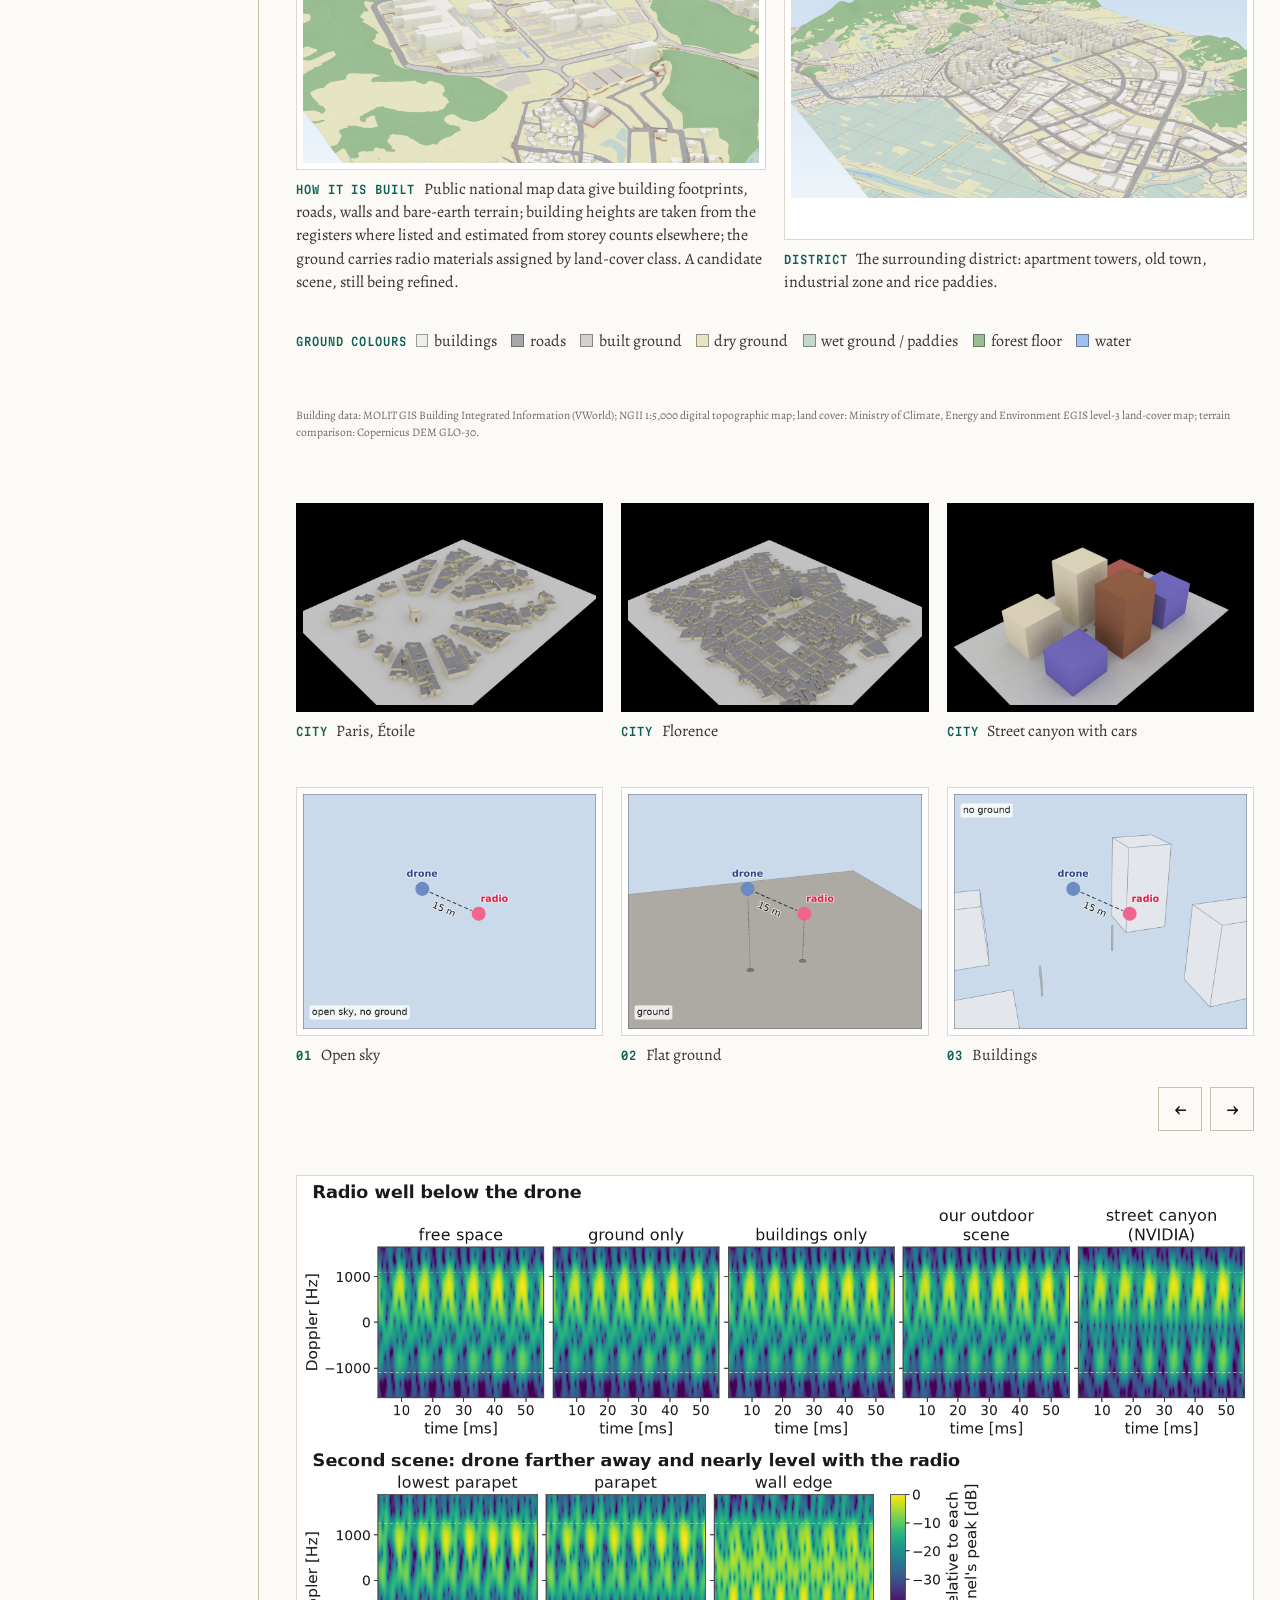
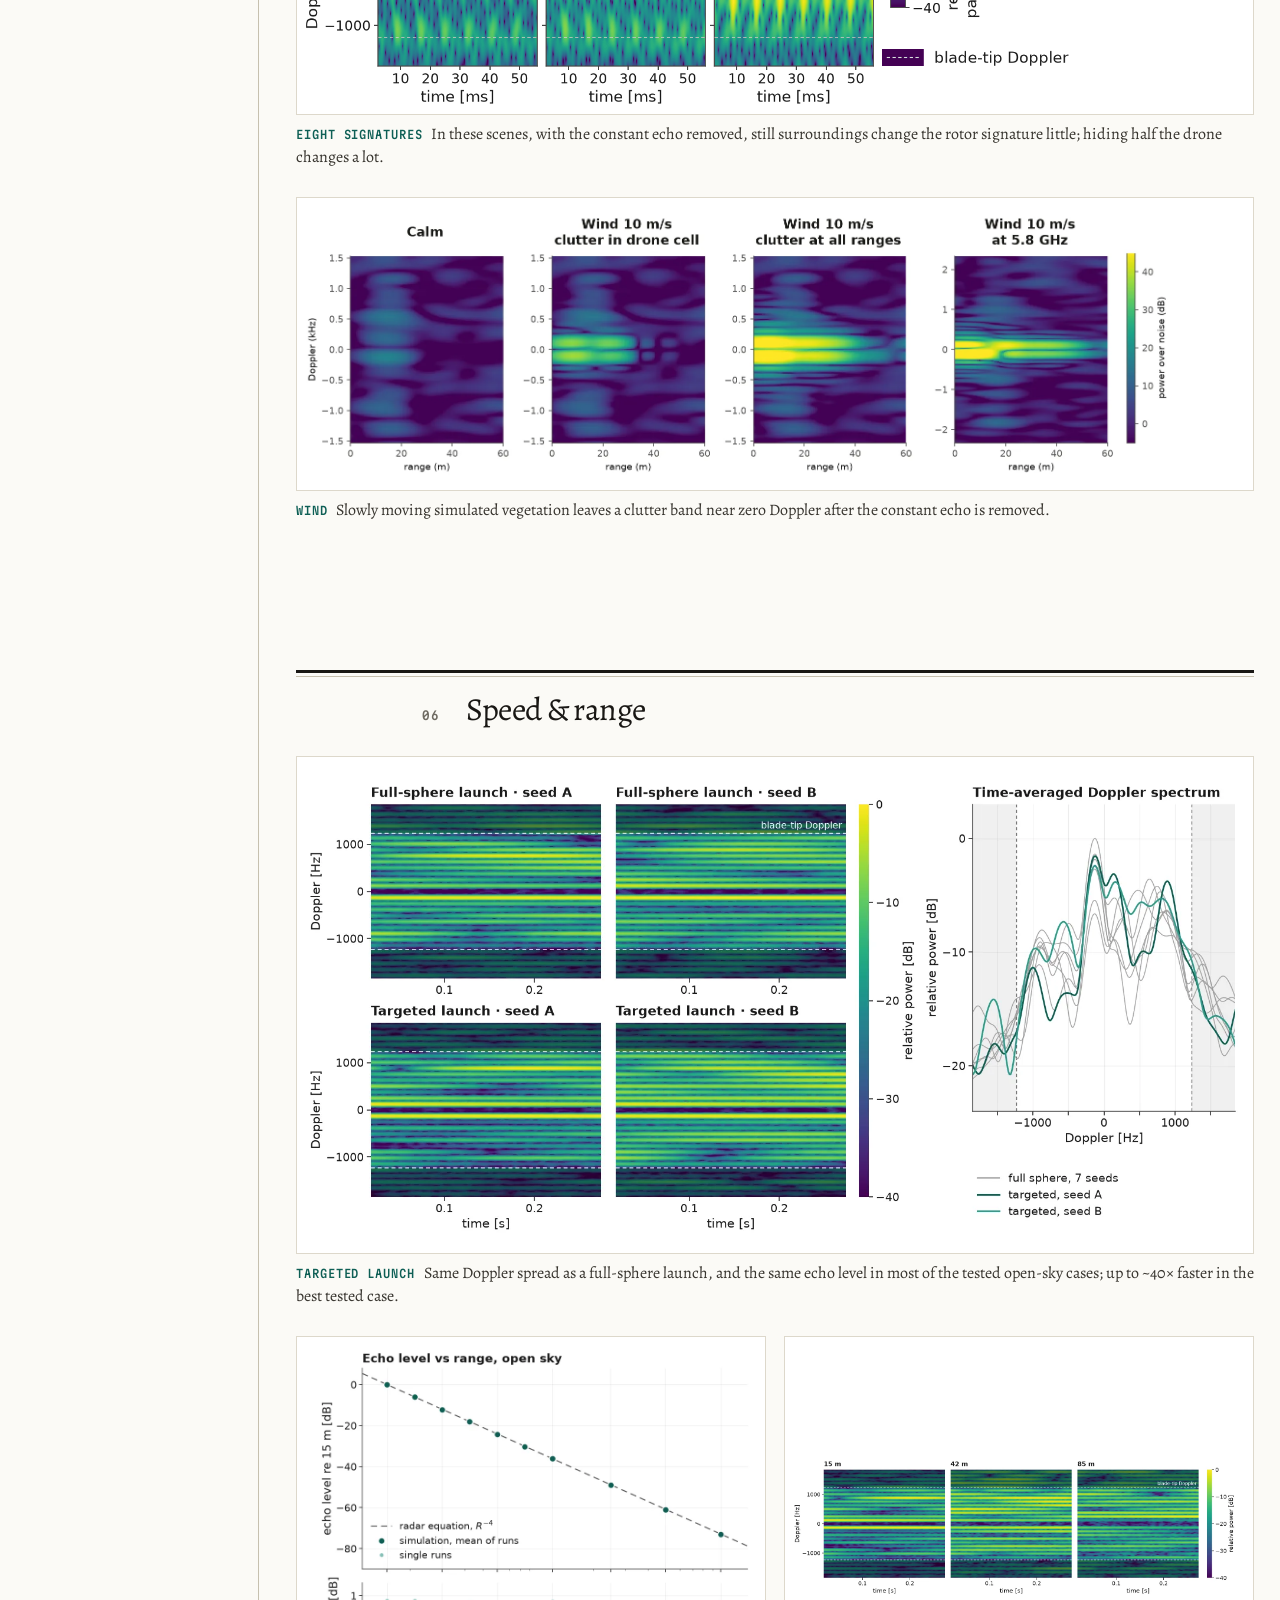
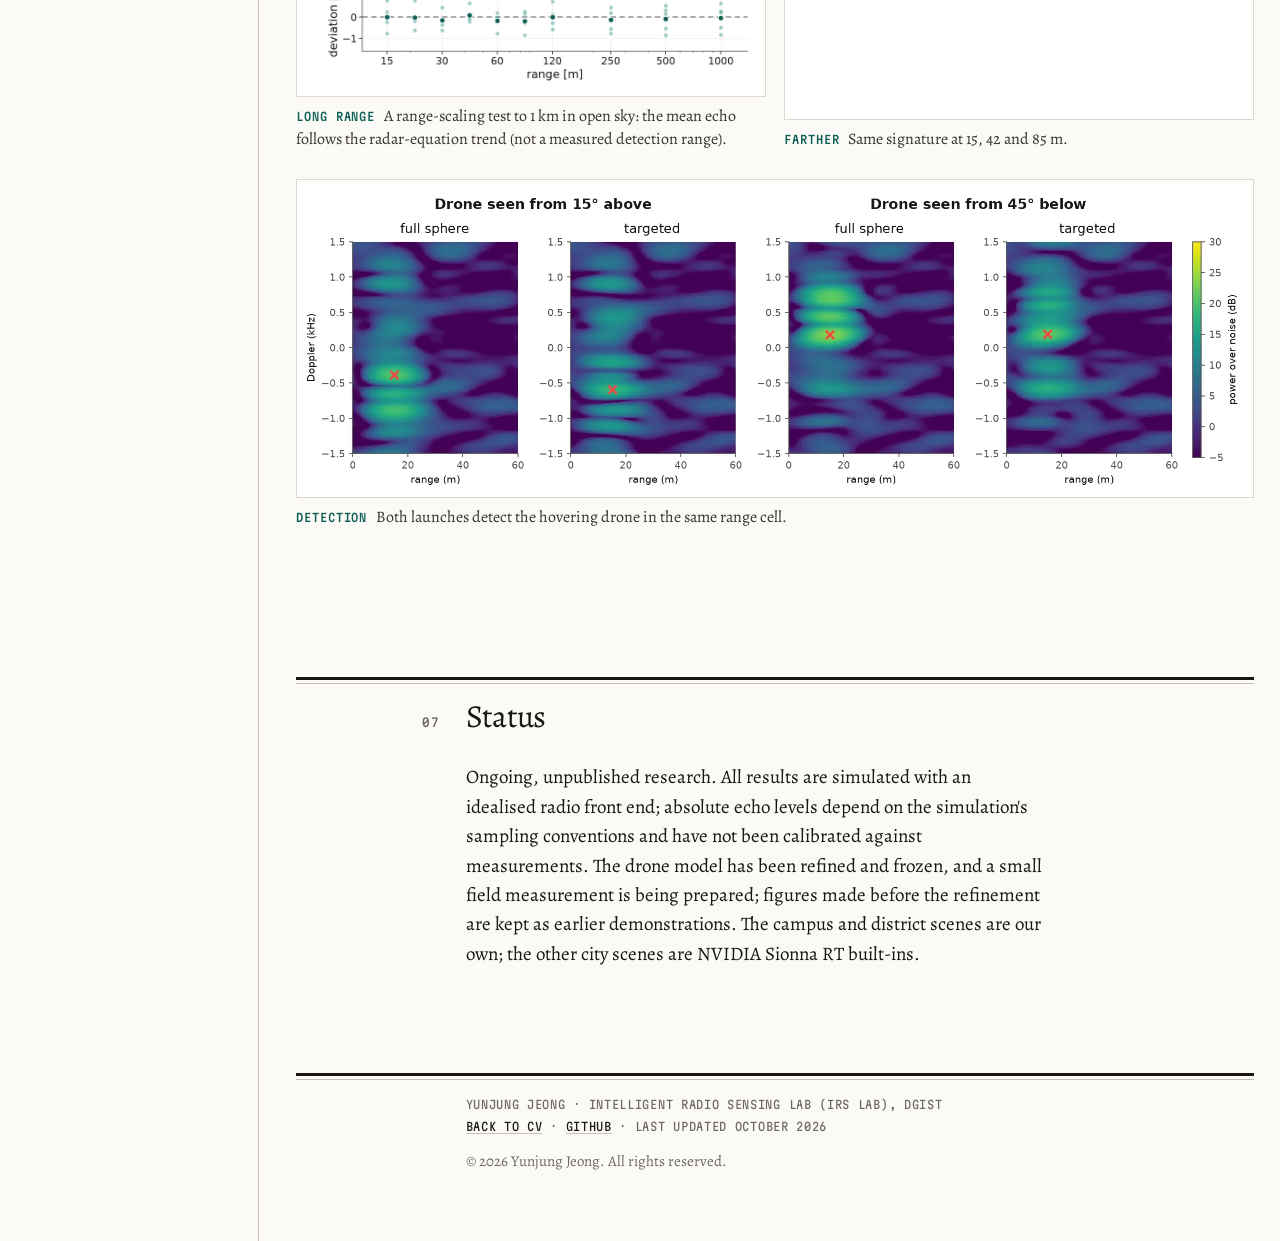
==== commit 818a7f09: "Results refreshed with the current model and a wider waveform: tracking (fly-in, crossing) and detec" ====
--- a/index.html
+++ b/index.html
@@ -14,13 +14,13 @@
   <meta property="og:title" content="Sensing Drones with Communication Signals">
   <meta property="og:description" content="Ongoing research by Yunjung Jeong: a ray-traced digital twin of how one radio could detect, track and characterise a drone and its spinning blades. All results shown are simulated.">
   <meta property="og:url" content="https://yunjung-jeong.github.io/Sionna-RT-Simulation/">
-  <meta property="og:image" content="https://yunjung-jeong.github.io/Sionna-RT-Simulation/images/00_overview.png?v=7dbac818">
+  <meta property="og:image" content="https://yunjung-jeong.github.io/Sionna-RT-Simulation/images/00_overview.png?v=7ebe918d">
   <meta property="og:image:width" content="1600">
   <meta property="og:image:height" content="530">
   <meta property="og:image:alt" content="Simulated scene of a drone and a radio, the range-Doppler map of the drone's echo, and a micro-Doppler spectrogram with evenly spaced blade-flash lines.">
   <meta name="twitter:card" content="summary_large_image">
   <link rel="icon" href="assets/favicon.svg?v=50c4dee9" type="image/svg+xml">
-  <link rel="preload" as="image" href="media/trk_crossing_poster.webp?v=aaa4f7b5" type="image/webp">
+  <link rel="preload" as="image" href="media/trk_crossing_poster.webp?v=50ee6b95" type="image/webp">
   <link rel="stylesheet" href="assets/offprint.css?v=d53d60d9">
   <link rel="preconnect" href="https://fonts.googleapis.com">
   <link rel="preconnect" href="https://fonts.gstatic.com" crossorigin>
@@ -32,6 +32,7 @@
   <script>document.documentElement.classList.add('js');</script>
   <script src="assets/contents.js?v=23c5772c" defer></script>
   <script src="assets/page.js?v=d9d66787" defer></script>
+<!-- refresh 2026-10-21: latest model, 78 MHz / 100 ms waveform -->
 </head>
 <body>
   <a class="skip-link" href="#main">Skip to content</a>
@@ -71,11 +72,11 @@
           <span class="stage-label">One radio tracking a drone, frame by frame</span>
         </div>
         <div class="clip clip-hero" data-clip>
-          <video id="clip-crossing" class="clip-video" width="1600" height="544" poster="media/trk_crossing_poster.webp?v=aaa4f7b5" preload="none" muted loop playsinline controls
+          <video id="clip-crossing" class="clip-video" width="1600" height="544" poster="media/trk_crossing_poster.webp?v=50ee6b95" preload="none" muted loop playsinline controls
                  data-narrow="media/trk_crossing_narrow" data-narrow-size="1010x1010"
                  aria-label="Animation, simulated: a range-Doppler map frame by frame with detections and a tracker gate, next to a side view of the drone crossing in front of the radio and a range-versus-time strip where the track follows the true range.">
-            <source src="media/trk_crossing.webm?v=00f2188d" type="video/webm">
-            <source src="media/trk_crossing.mp4?v=fc4f4155" type="video/mp4">
+            <source src="media/trk_crossing.webm?v=26281df1" type="video/webm">
+            <source src="media/trk_crossing.mp4?v=8fcaf336" type="video/mp4">
           </video>
           <div class="clip-bar"><span class="clip-badge">8 m/s crossing</span></div>
         </div>
@@ -134,7 +135,7 @@
           </video>
           <div class="clip-bar"><span class="clip-badge">Turntable</span></div>
         </div>
-          <figcaption class="tile-cap"><span class="tile-label">Refined model</span> A commercial quadcopter model, refined and frozen for all new runs; the earlier figures on this page were made with the previous version of the model. Rotor spin slowed for display.</figcaption>
+          <figcaption class="tile-cap"><span class="tile-label">Refined model</span> A commercial quadcopter model, refined and frozen for all new runs; the detection, tracking and signature figures on this page use it, with a wider waveform and a longer observation window than before. Rotor spin slowed for display.</figcaption>
         </figure>
         <figure class="tile tile-full">
           <a class="frame" href="images/60_model_update.webp?v=5a42e50c" title="Open the full-size image"><picture><source media="(max-width: 56rem)" srcset="images/60_model_update_narrow.webp?v=4bf41ea3" width="900" height="880"><img src="images/60_model_update.webp?v=5a42e50c" width="1600" height="379" loading="lazy" decoding="async" alt="Two renders of the same quadcopter from the same angle. Left, the earlier model: a smooth, rounded shell and simple blades. Right, the refined model: a detailed shell around the nose and camera mount, and slimmer, twisted blades."></picture></a>
@@ -168,11 +169,11 @@
       <div class="mosaic">
         <figure class="tile tile-full">
           <div class="clip" data-clip>
-          <video id="clip-flyin" class="clip-video" width="1600" height="544" poster="media/trk_flyin_poster.webp?v=1ee3378e" preload="none" muted loop playsinline controls
+          <video id="clip-flyin" class="clip-video" width="1600" height="544" poster="media/trk_flyin_poster.webp?v=564adf5d" preload="none" muted loop playsinline controls
                  data-narrow="media/trk_flyin_narrow" data-narrow-size="1010x1010"
                  aria-label="Animation, simulated: range-Doppler map frames with detections and a tracker gate as a drone flies straight toward the radio from about 50 m to 11 m, next to a side view and a range-versus-time strip where the track follows the falling true range.">
-            <source src="media/trk_flyin.webm?v=ba727bf8" type="video/webm">
-            <source src="media/trk_flyin.mp4?v=6bfb40b7" type="video/mp4">
+            <source src="media/trk_flyin.webm?v=1c909da2" type="video/webm">
+            <source src="media/trk_flyin.mp4?v=2c8ac0dd" type="video/mp4">
           </video>
           <div class="clip-bar"><span class="clip-badge">8 m/s fly-in</span></div>
         </div>
@@ -180,11 +181,11 @@
         </figure>
         <figure class="tile tile-full">
           <div class="clip" data-clip>
-          <video id="clip-detect" class="clip-video" width="1600" height="544" poster="media/det_frames_poster.webp?v=ef4b4c31" preload="none" muted loop playsinline controls
+          <video id="clip-detect" class="clip-video" width="1600" height="544" poster="media/det_frames_poster.webp?v=82102c8a" preload="none" muted loop playsinline controls
                  data-narrow="media/det_frames_narrow" data-narrow-size="962x954"
                  aria-label="Animation, simulated: two range-Doppler maps per frame, one with a drone hovering at 15 m and one with the same noise but no drone, next to two grids of squares that fill in red frame by frame: hits at the drone on the left, false alarms on the right.">
-            <source src="media/det_frames.webm?v=4a773382" type="video/webm">
-            <source src="media/det_frames.mp4?v=f8ae943b" type="video/mp4">
+            <source src="media/det_frames.webm?v=6ad58f56" type="video/webm">
+            <source src="media/det_frames.mp4?v=75e7cdb3" type="video/mp4">
           </video>
           <div class="clip-bar"><span class="clip-badge">100 frames</span></div>
         </div>
@@ -197,16 +198,16 @@
       <h2 id="signatures-title">Signatures</h2>
       <div class="mosaic">
         <figure class="tile tile-full">
-          <a class="frame" href="images/00_overview.png?v=7dbac818" title="Open the full-size image"><picture><source media="(max-width: 56rem)" srcset="images/00_overview_narrow.png?v=1e9cfcc0" width="900" height="1390"><img src="images/00_overview.png?v=7dbac818" width="1600" height="530" loading="lazy" decoding="async" alt="Three panels. First, a rendered outdoor scene: a blue marker labelled drone hovers in the sky on the left, a pink marker labelled radio sits just above the grey ground on the right, a dashed line of sight joins them, and an inset shows the quadcopter model. Second, a range-Doppler heat map in which the drone appears as bright horizontal bands at short range. Third, a spectrogram of Doppler over time with many evenly spaced horizontal lines above and below zero."></picture></a>
+          <a class="frame" href="images/00_overview.png?v=7ebe918d" title="Open the full-size image"><picture><source media="(max-width: 56rem)" srcset="images/00_overview_narrow.png?v=bf89aaa7" width="900" height="1390"><img src="images/00_overview.png?v=7ebe918d" width="1600" height="530" loading="lazy" decoding="async" alt="Three panels. First, a rendered outdoor scene: a blue marker labelled drone hovers in the sky on the left, a pink marker labelled radio sits just above the grey ground on the right, a dashed line of sight joins them, and an inset shows the quadcopter model. Second, a range-Doppler heat map in which the drone appears as bright horizontal bands at short range. Third, a spectrogram of Doppler over time with many evenly spaced horizontal lines above and below zero."></picture></a>
           <figcaption class="tile-cap"><span class="tile-label">Overview</span> A hovering drone: scene, range-Doppler map, blade-flash lines.</figcaption>
         </figure>
         <figure class="tile tile-half">
-          <a class="frame" href="images/02_range_doppler.png?v=c7e99589" title="Open the full-size image"><picture><img src="images/02_range_doppler.png?v=c7e99589" width="1000" height="760" loading="lazy" decoding="async" alt="Range-Doppler heat map with range on the horizontal axis and Doppler on the vertical axis. Bright horizontal bands, strongest just above zero Doppler, fill a stretch of short ranges where the drone is; farther ranges are dark."></picture></a>
+          <a class="frame" href="images/02_range_doppler.png?v=a7e4ce1e" title="Open the full-size image"><picture><img src="images/02_range_doppler.png?v=a7e4ce1e" width="1000" height="760" loading="lazy" decoding="async" alt="Range-Doppler heat map with range on the horizontal axis and Doppler on the vertical axis. A narrow column of evenly spaced bright dashes at the drone's range, strongest near zero Doppler, fades toward the top and bottom; everything else is dark."></picture></a>
           <figcaption class="tile-cap"><span class="tile-label">Range-Doppler</span> A hovering drone at its range, spread in Doppler by the blades.</figcaption>
         </figure>
         <figure class="tile tile-half">
-          <a class="frame" href="images/03_micro_doppler.png?v=a3e908d6" title="Open the full-size image"><picture><source media="(max-width: 56rem)" srcset="images/03_micro_doppler_narrow.png?v=c321d633" width="900" height="1160"><img src="images/03_micro_doppler.png?v=a3e908d6" width="1600" height="1040" loading="lazy" decoding="async" alt="Two stacked spectrograms of Doppler frequency versus time, one with the ground and one in open sky. Both show many evenly spaced horizontal lines above and below a dark band at zero Doppler, and the two panels look nearly the same. A right-hand axis numbers the lines as blade-flash harmonics."></picture></a>
-          <figcaption class="tile-cap"><span class="tile-label">Micro-Doppler</span> Blade-flash lines, with and without the ground.</figcaption>
+          <a class="frame" href="images/03_micro_doppler.png?v=2aff27df" title="Open the full-size image"><picture><source media="(max-width: 56rem)" srcset="images/03_micro_doppler_narrow.png?v=fc41edc2" width="900" height="1160"><img src="images/03_micro_doppler.png?v=2aff27df" width="1600" height="1040" loading="lazy" decoding="async" alt="Two stacked Doppler spectra at the drone's range, one with the ground and one in open sky: a comb of evenly spaced narrow peaks on both sides of zero Doppler, strongest near the centre, and the two panels look nearly the same."></picture></a>
+          <figcaption class="tile-cap"><span class="tile-label">Micro-Doppler</span> Blade-flash lines in one observation window, with and without the ground.</figcaption>
         </figure>
         <figure class="tile tile-full">
           <a class="frame" href="images/33_blade_lines.webp?v=6345604c" title="Open the full-size image"><picture><source media="(max-width: 56rem)" srcset="images/33_blade_lines_narrow.webp?v=47336c19" width="900" height="1500"><img src="images/33_blade_lines.webp?v=6345604c" width="1600" height="900" loading="lazy" decoding="async" alt="Top: a spectrogram of Doppler versus time over a 0.69 second hover, showing many evenly spaced horizontal blade-flash lines between two dashed blade-tip lines. Bottom left: a fine Doppler spectrum where four overlaid seeds show a comb of sharp lines, with the region beyond the blade-tip Doppler shaded. Bottom right: a zoom from minus 600 to plus 600 hertz showing smooth, sharp lines about 125 hertz apart."></picture></a>
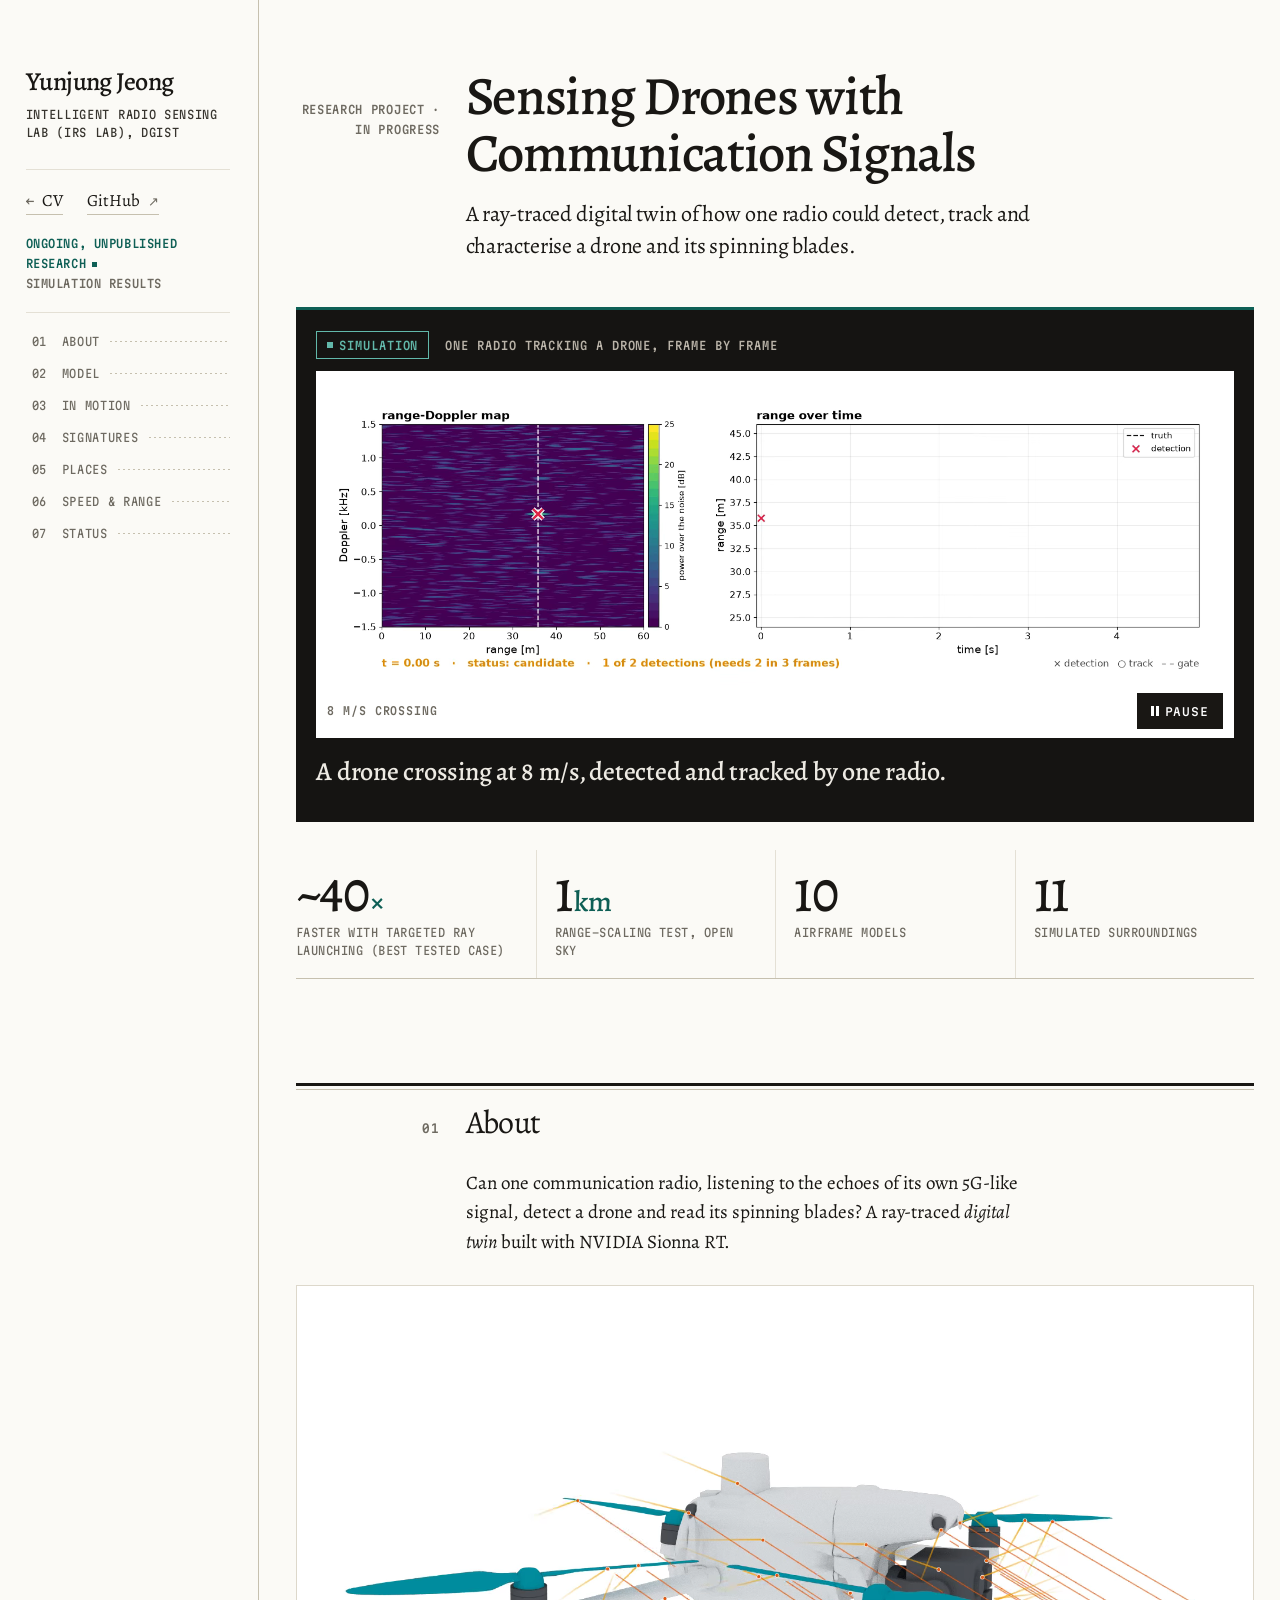
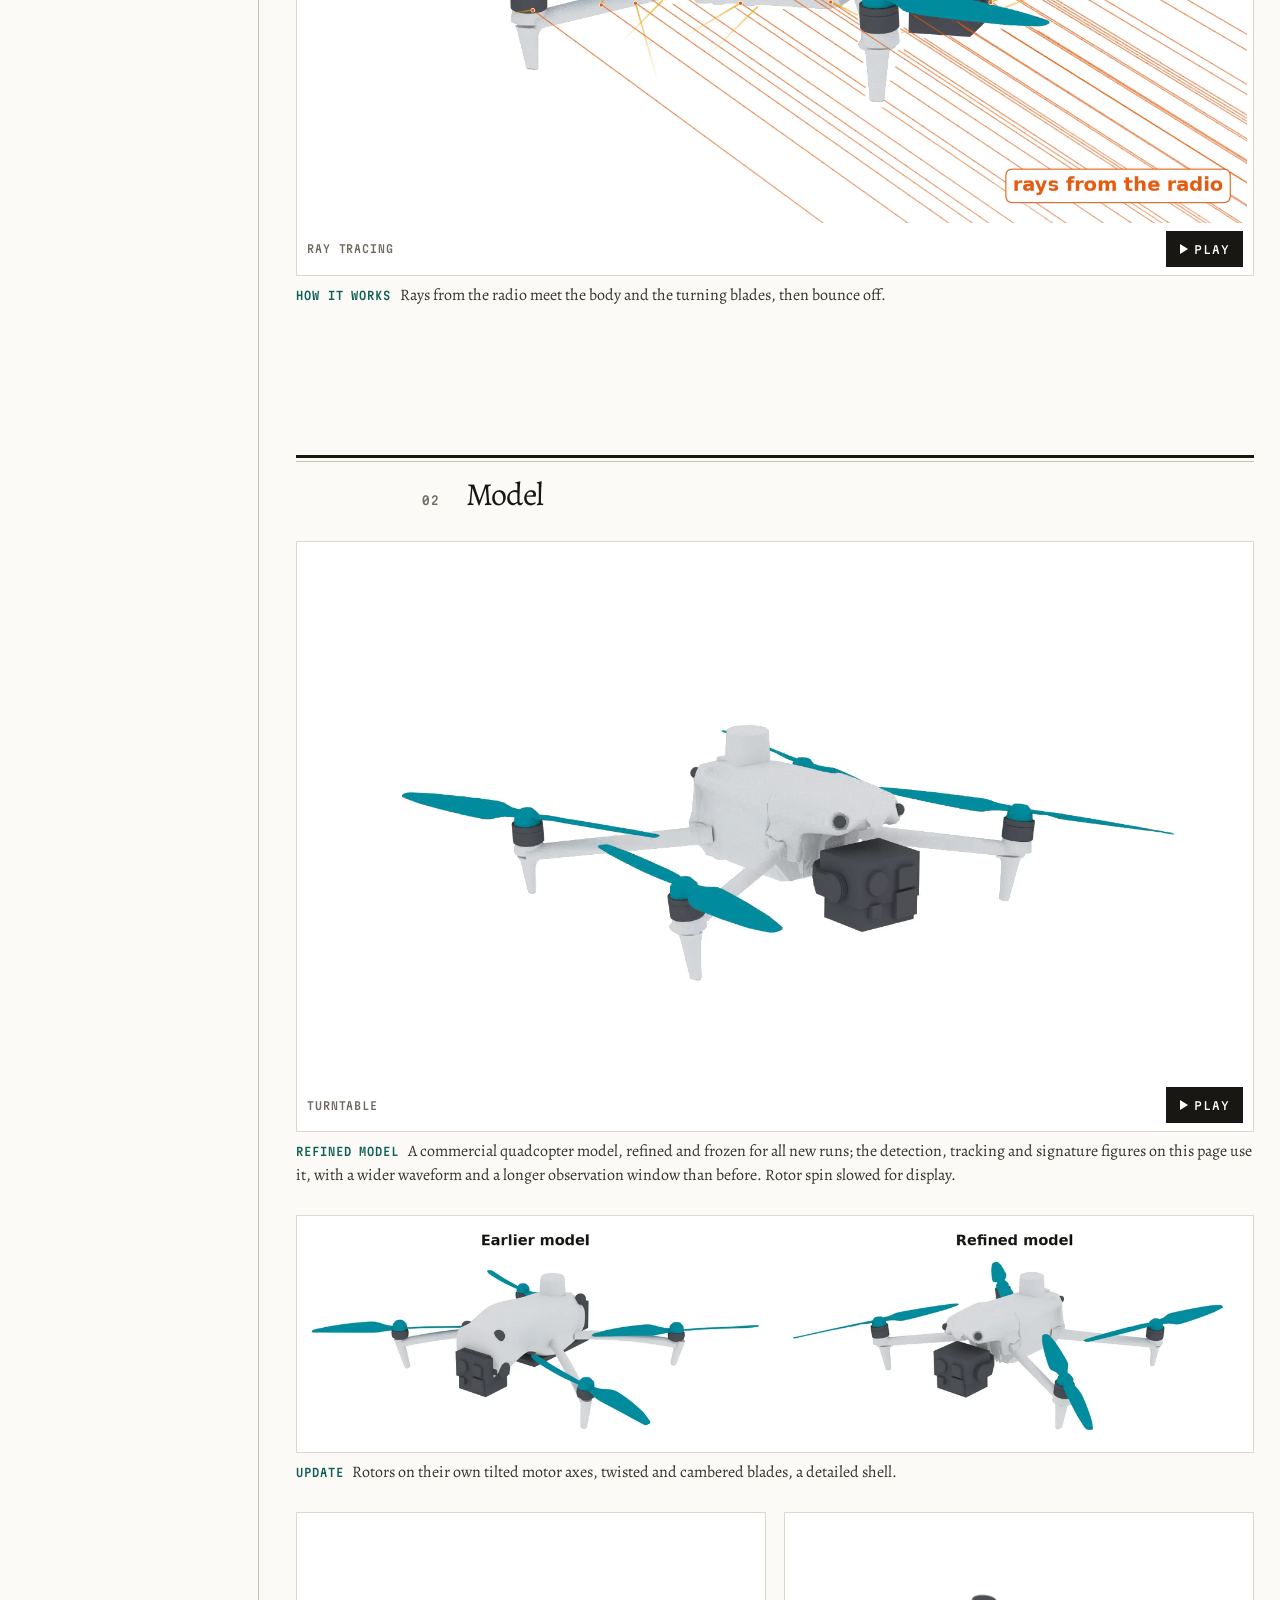
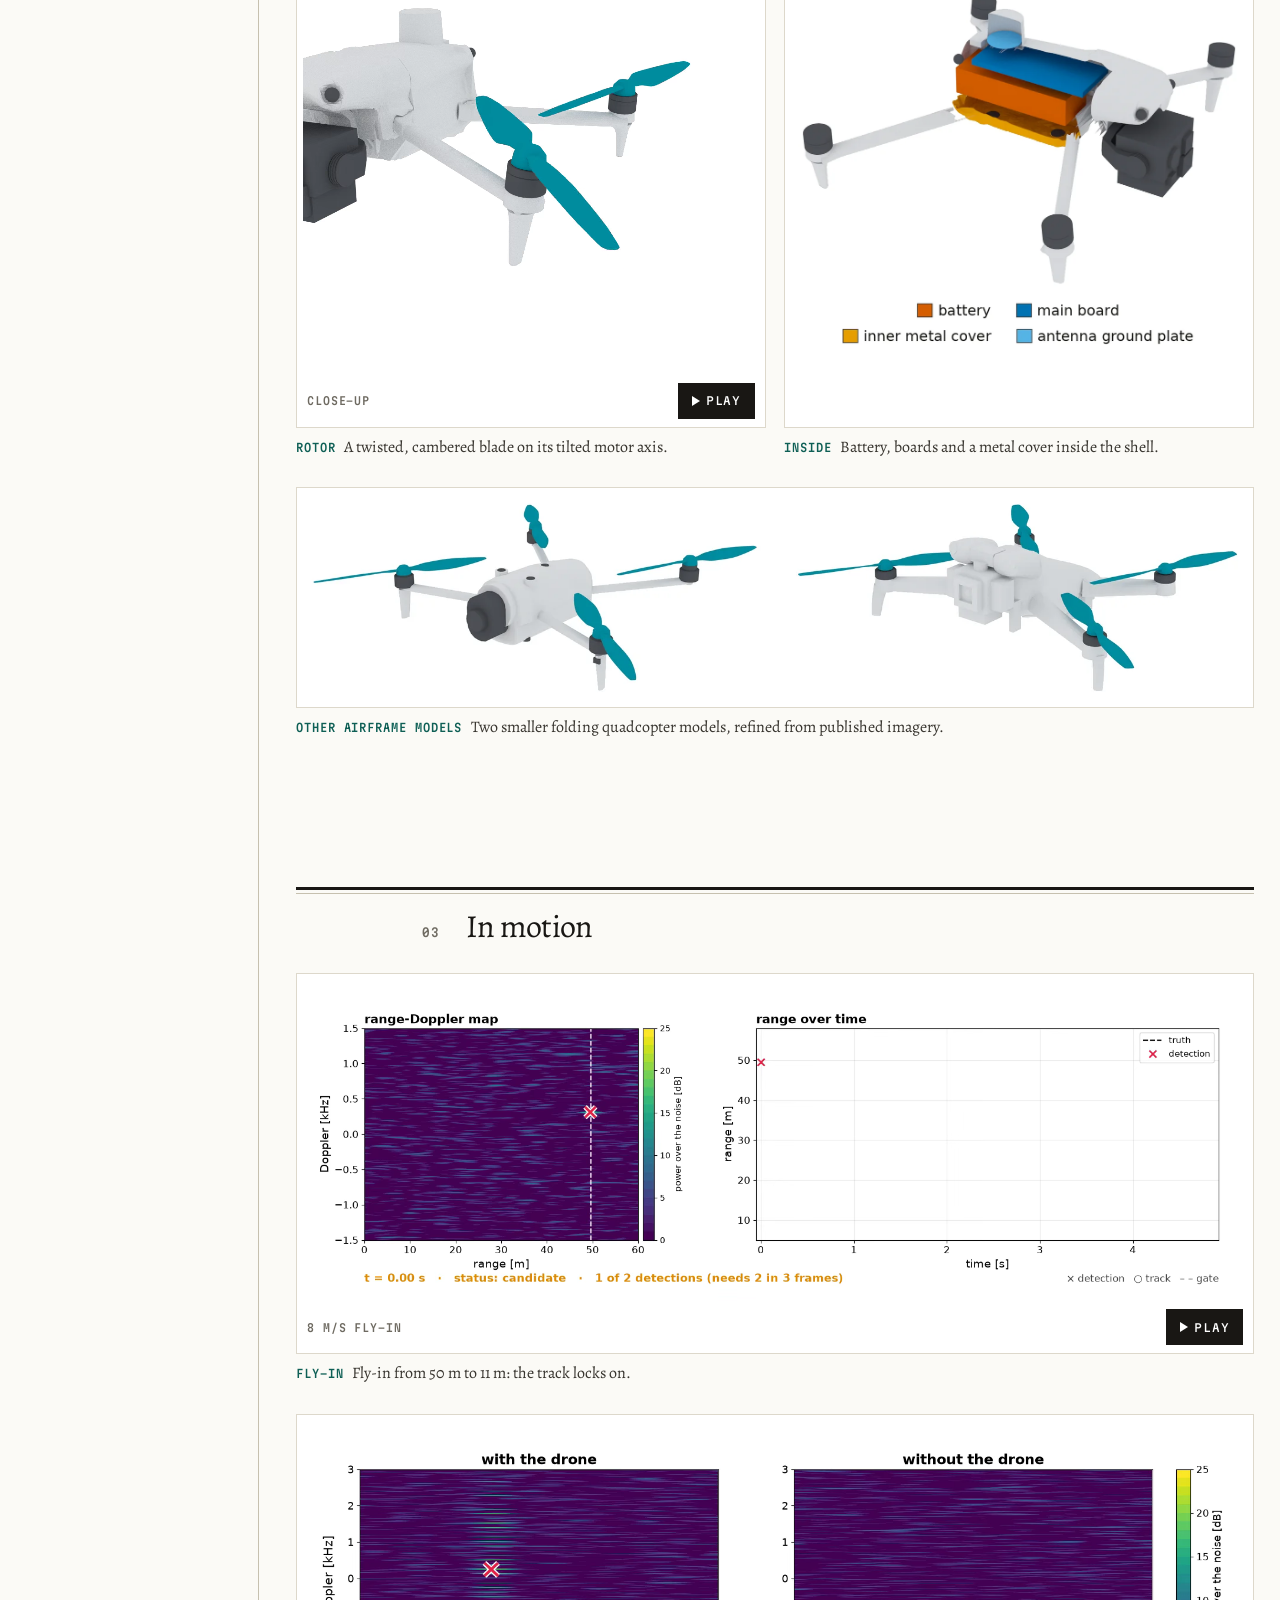
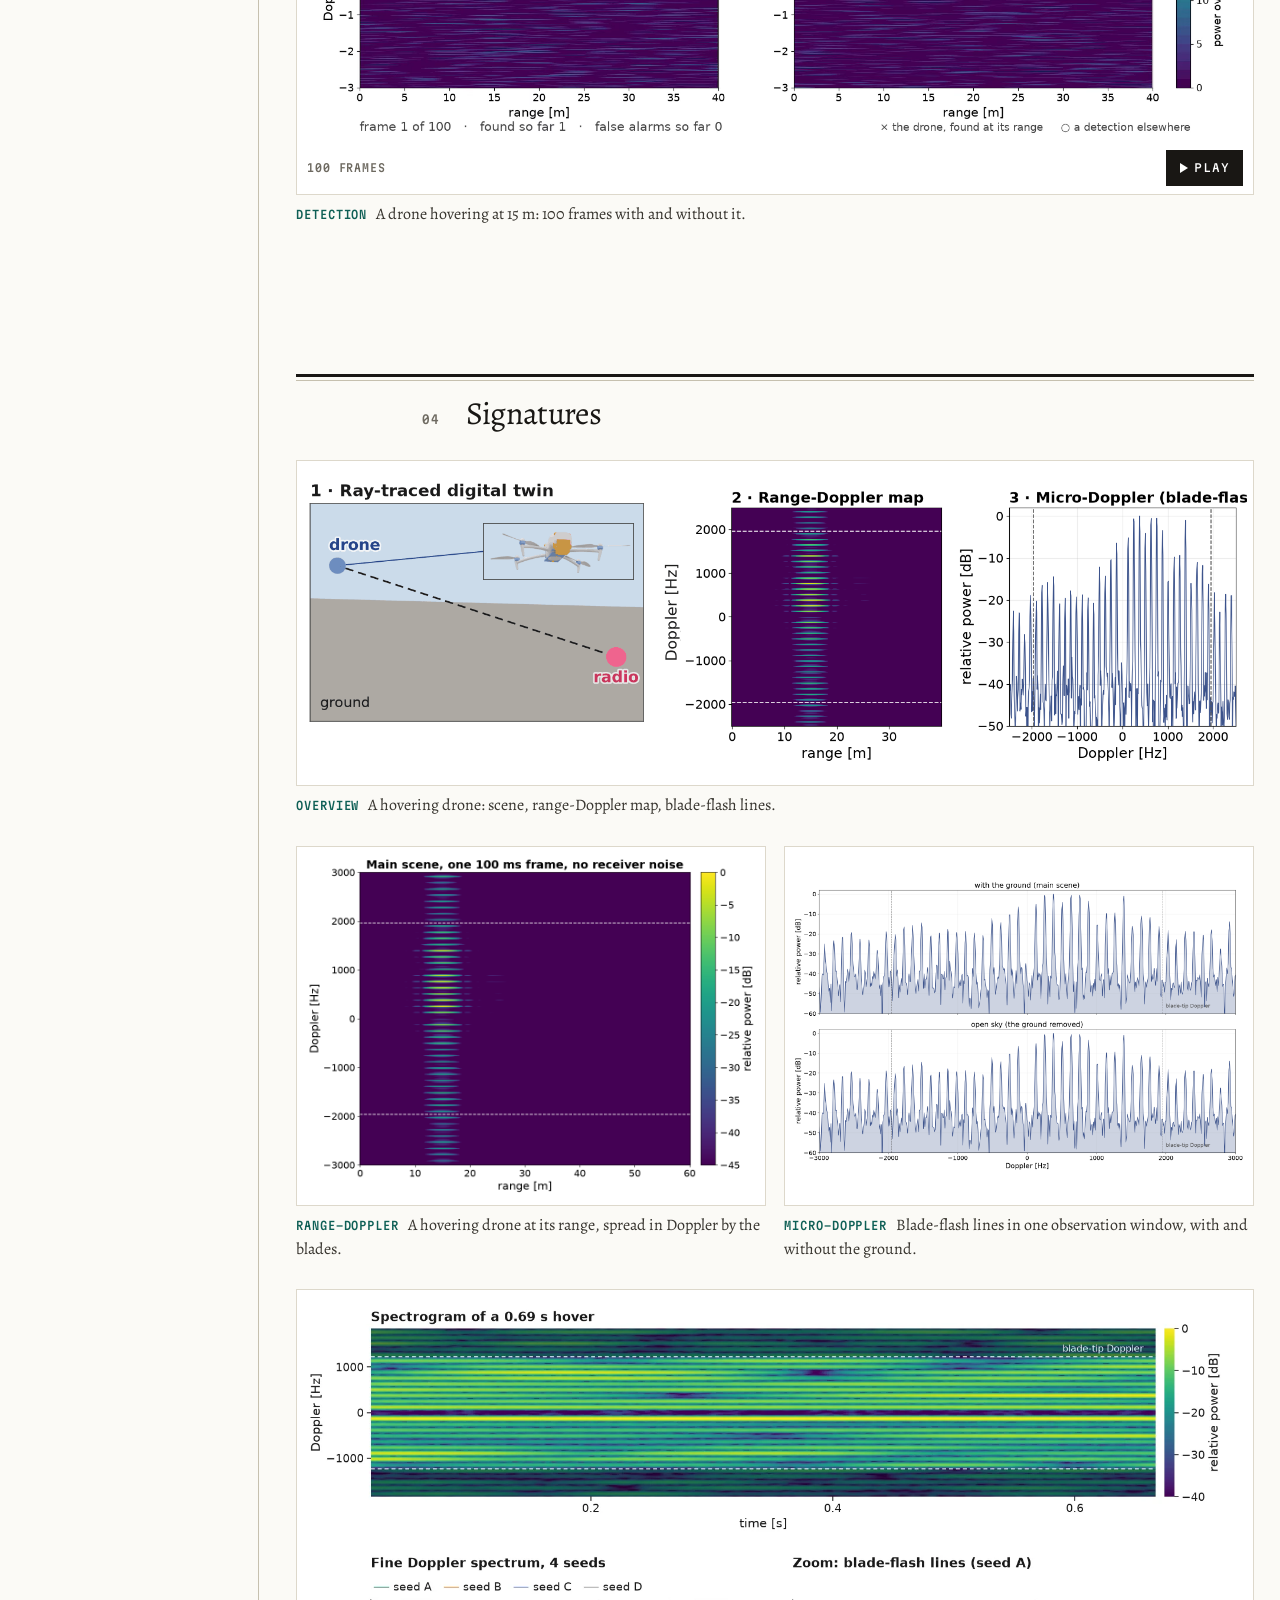
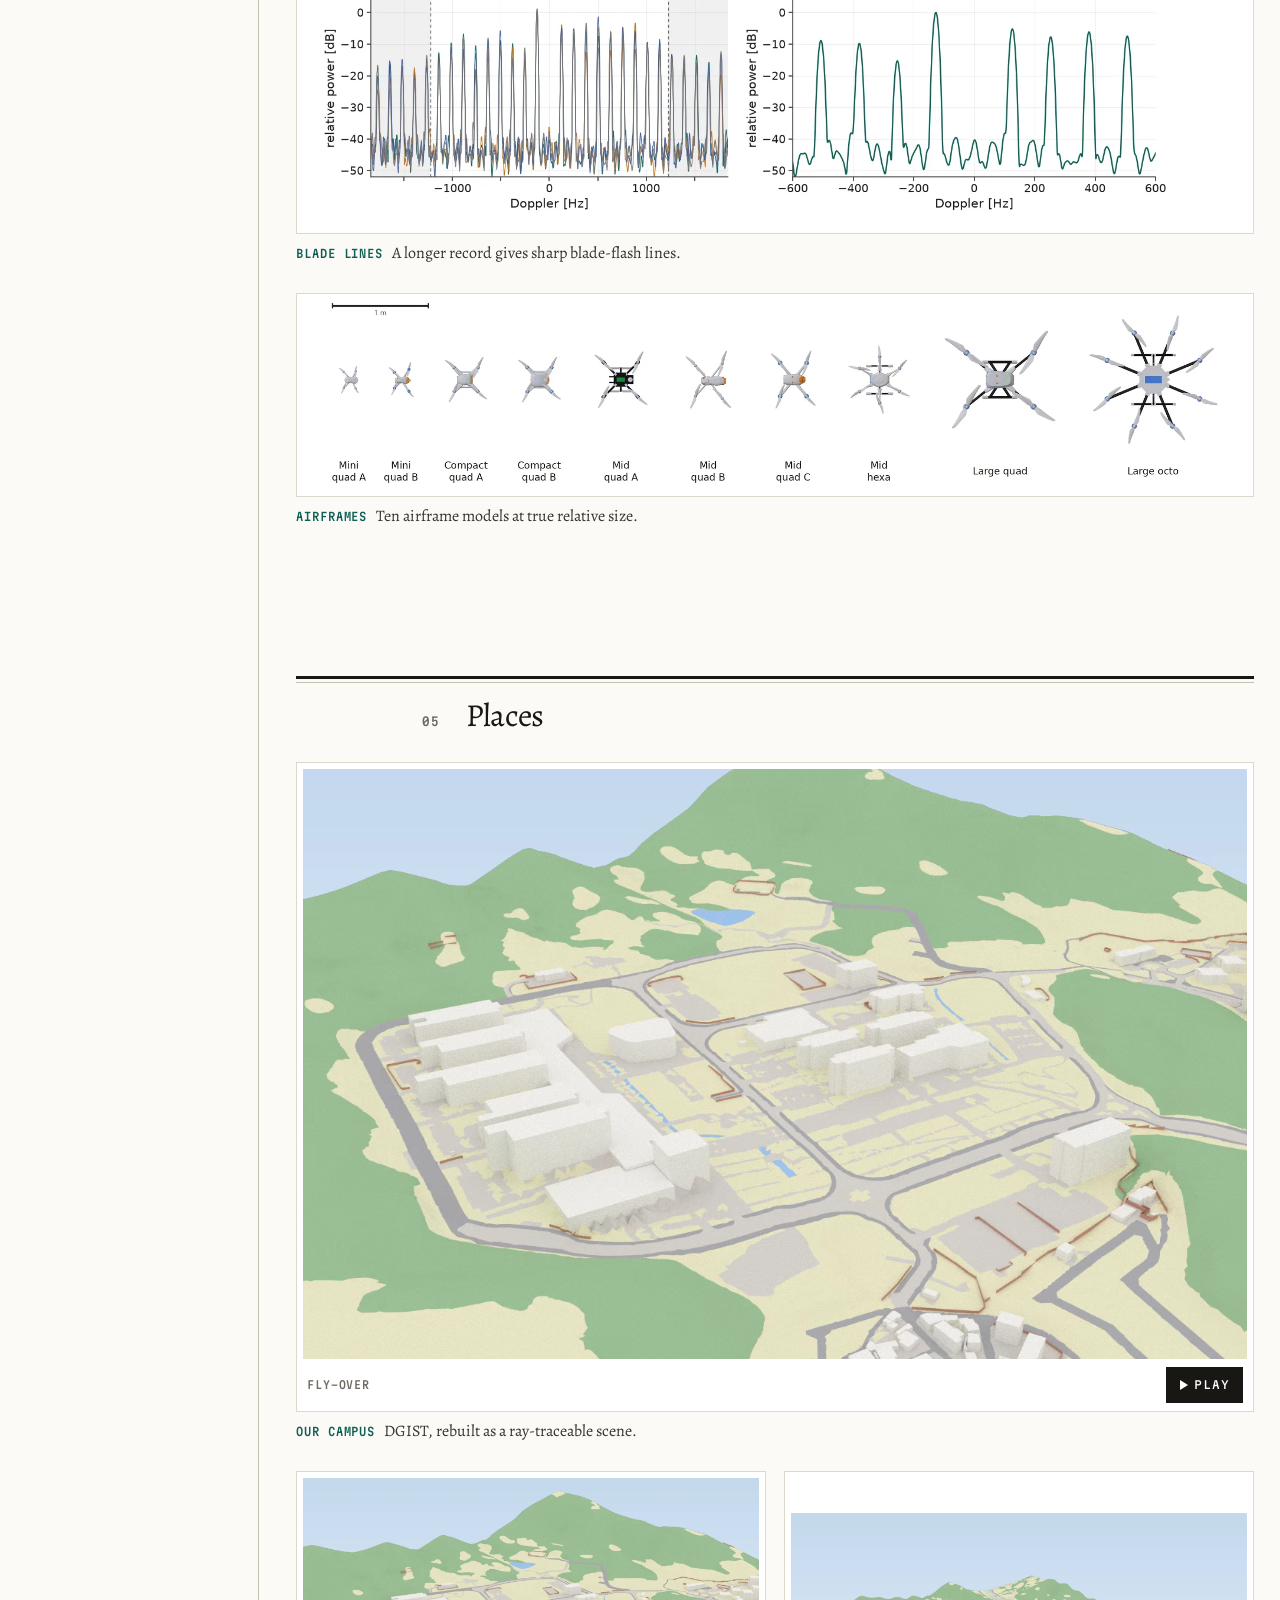
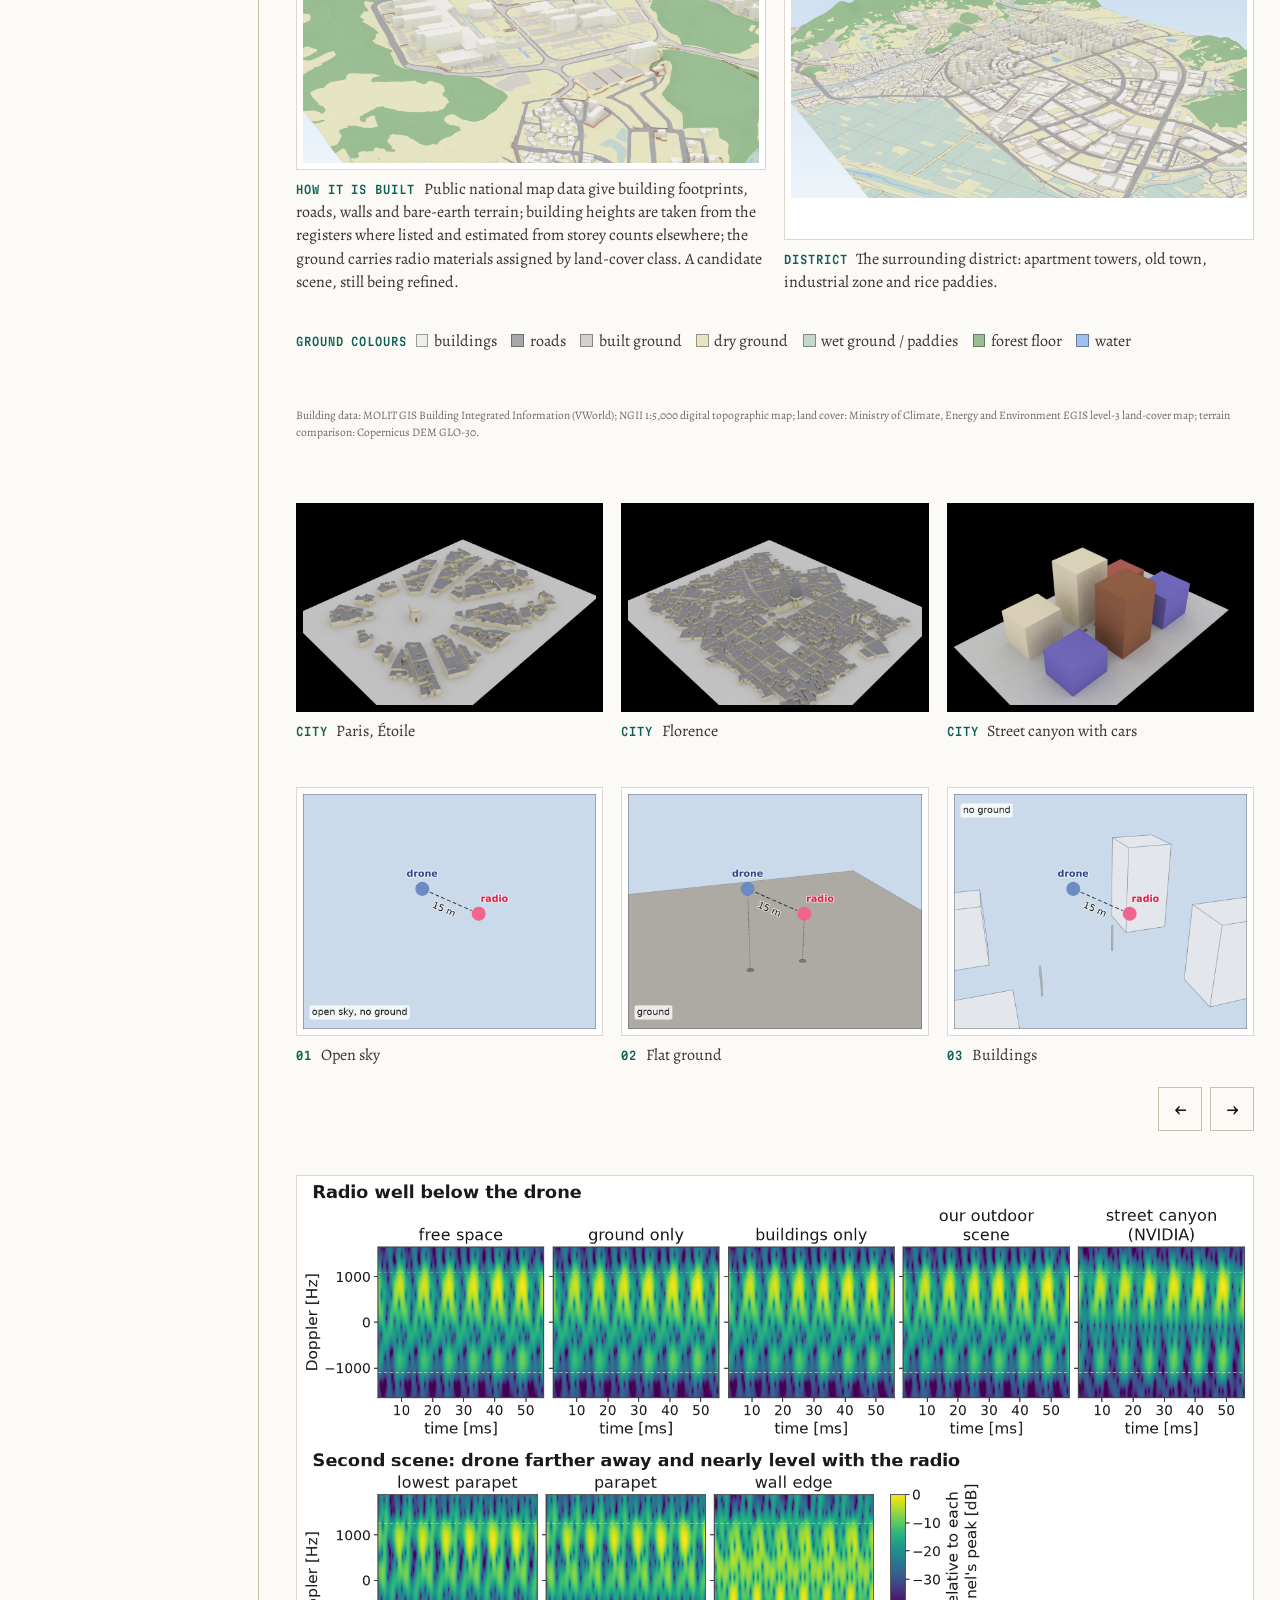
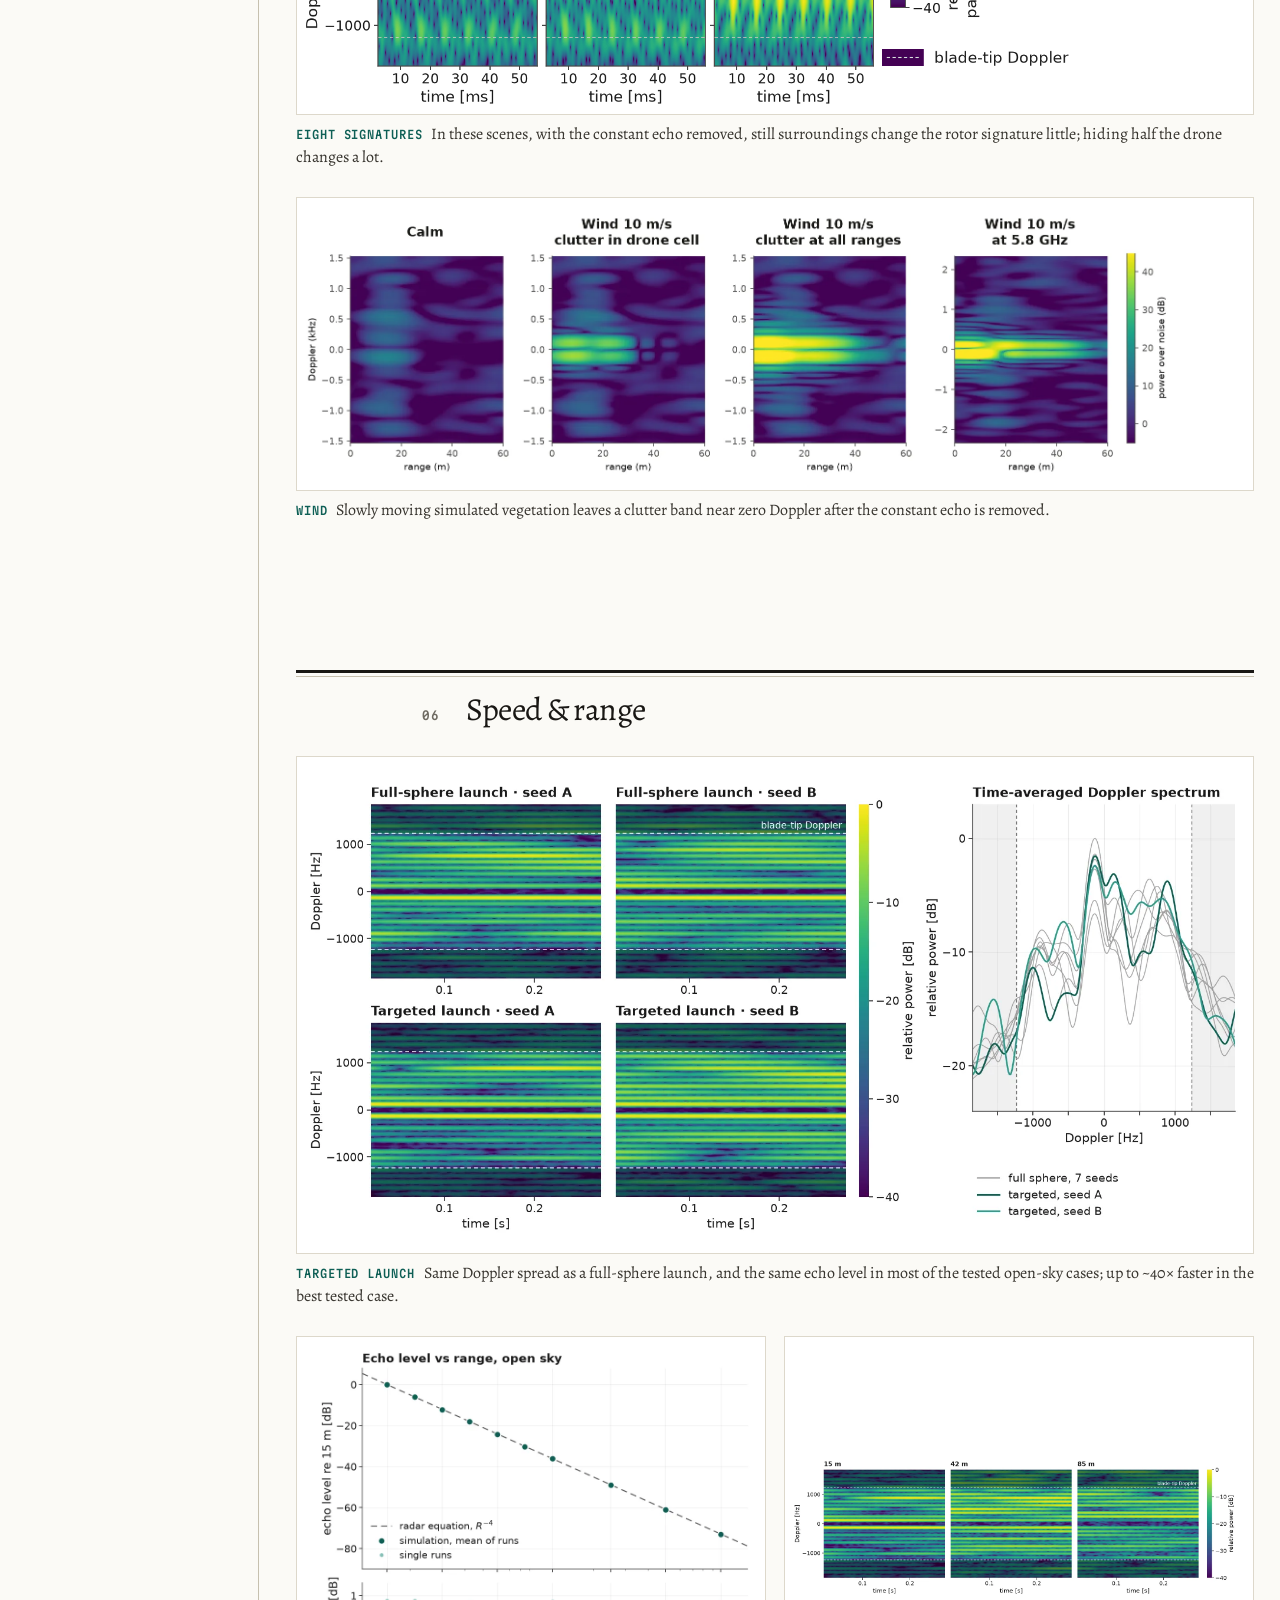
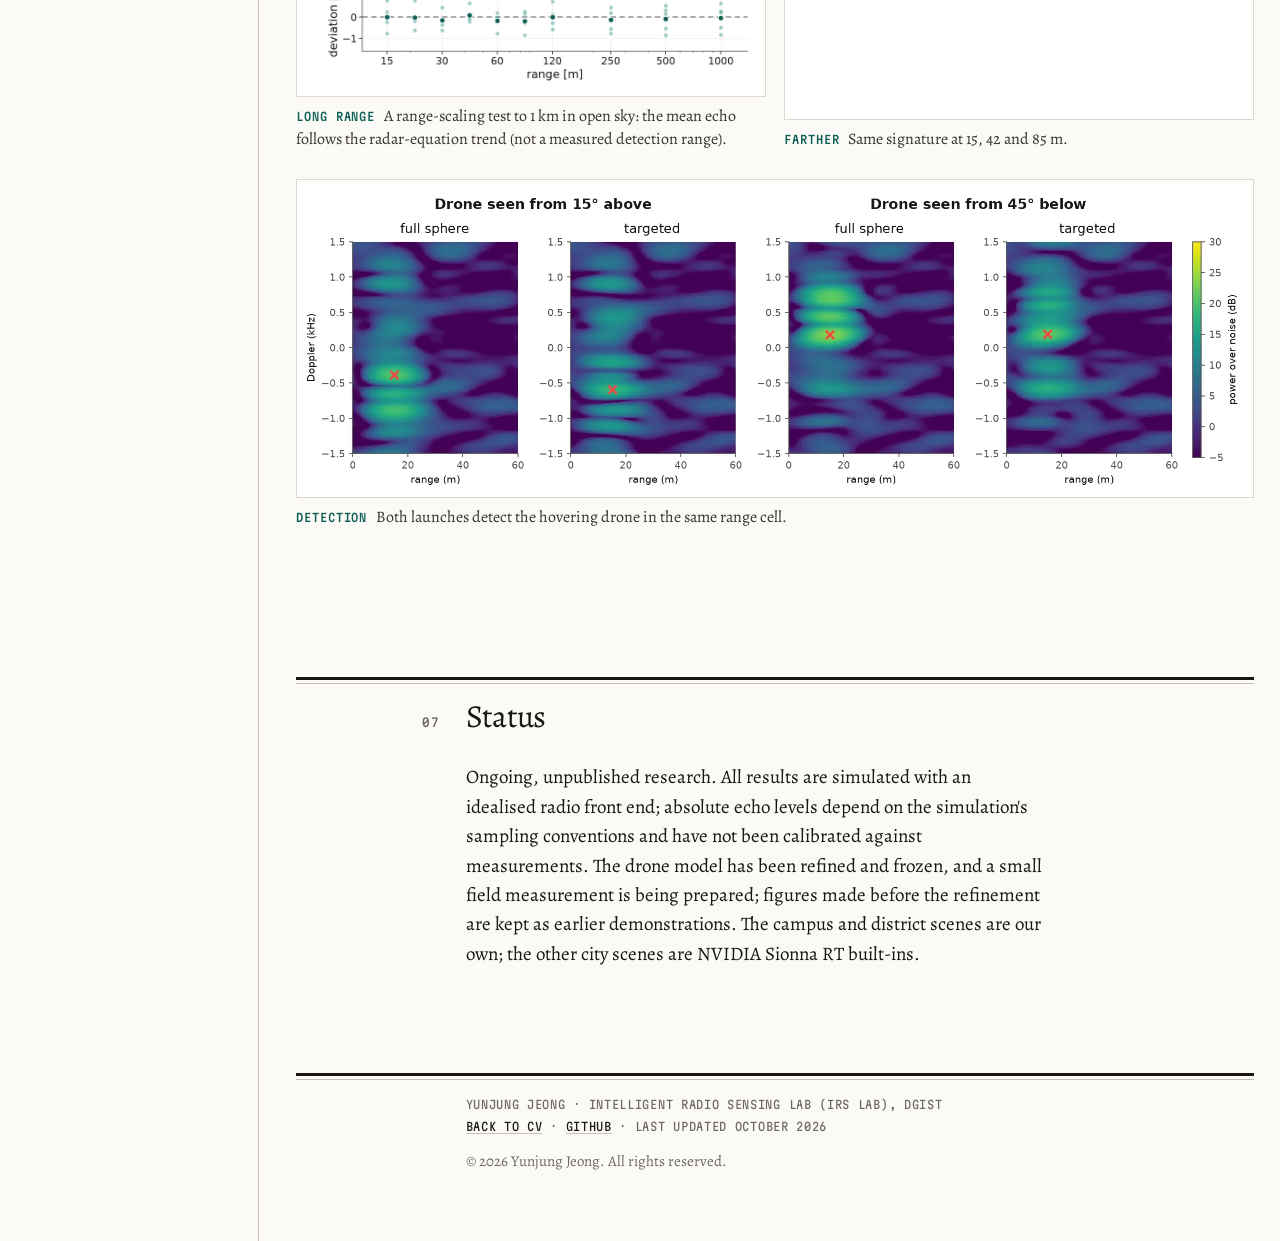
==== commit 17c07600: "Detection clip re-rendered with the isolated-pose guard: two frames whose single-symbol impulse lit " ====
--- a/index.html
+++ b/index.html
@@ -33,6 +33,7 @@
   <script src="assets/contents.js?v=23c5772c" defer></script>
   <script src="assets/page.js?v=d9d66787" defer></script>
 <!-- refresh 2026-10-21: latest model, 78 MHz / 100 ms waveform -->
+<!-- refresh 2026-10-22: detection frames with the isolated-pose guard -->
 </head>
 <body>
   <a class="skip-link" href="#main">Skip to content</a>
@@ -184,8 +185,8 @@
           <video id="clip-detect" class="clip-video" width="1600" height="544" poster="media/det_frames_poster.webp?v=82102c8a" preload="none" muted loop playsinline controls
                  data-narrow="media/det_frames_narrow" data-narrow-size="962x954"
                  aria-label="Animation, simulated: two range-Doppler maps per frame, one with a drone hovering at 15 m and one with the same noise but no drone, next to two grids of squares that fill in red frame by frame: hits at the drone on the left, false alarms on the right.">
-            <source src="media/det_frames.webm?v=6ad58f56" type="video/webm">
-            <source src="media/det_frames.mp4?v=75e7cdb3" type="video/mp4">
+            <source src="media/det_frames.webm?v=edc7525d" type="video/webm">
+            <source src="media/det_frames.mp4?v=d7830e63" type="video/mp4">
           </video>
           <div class="clip-bar"><span class="clip-badge">100 frames</span></div>
         </div>
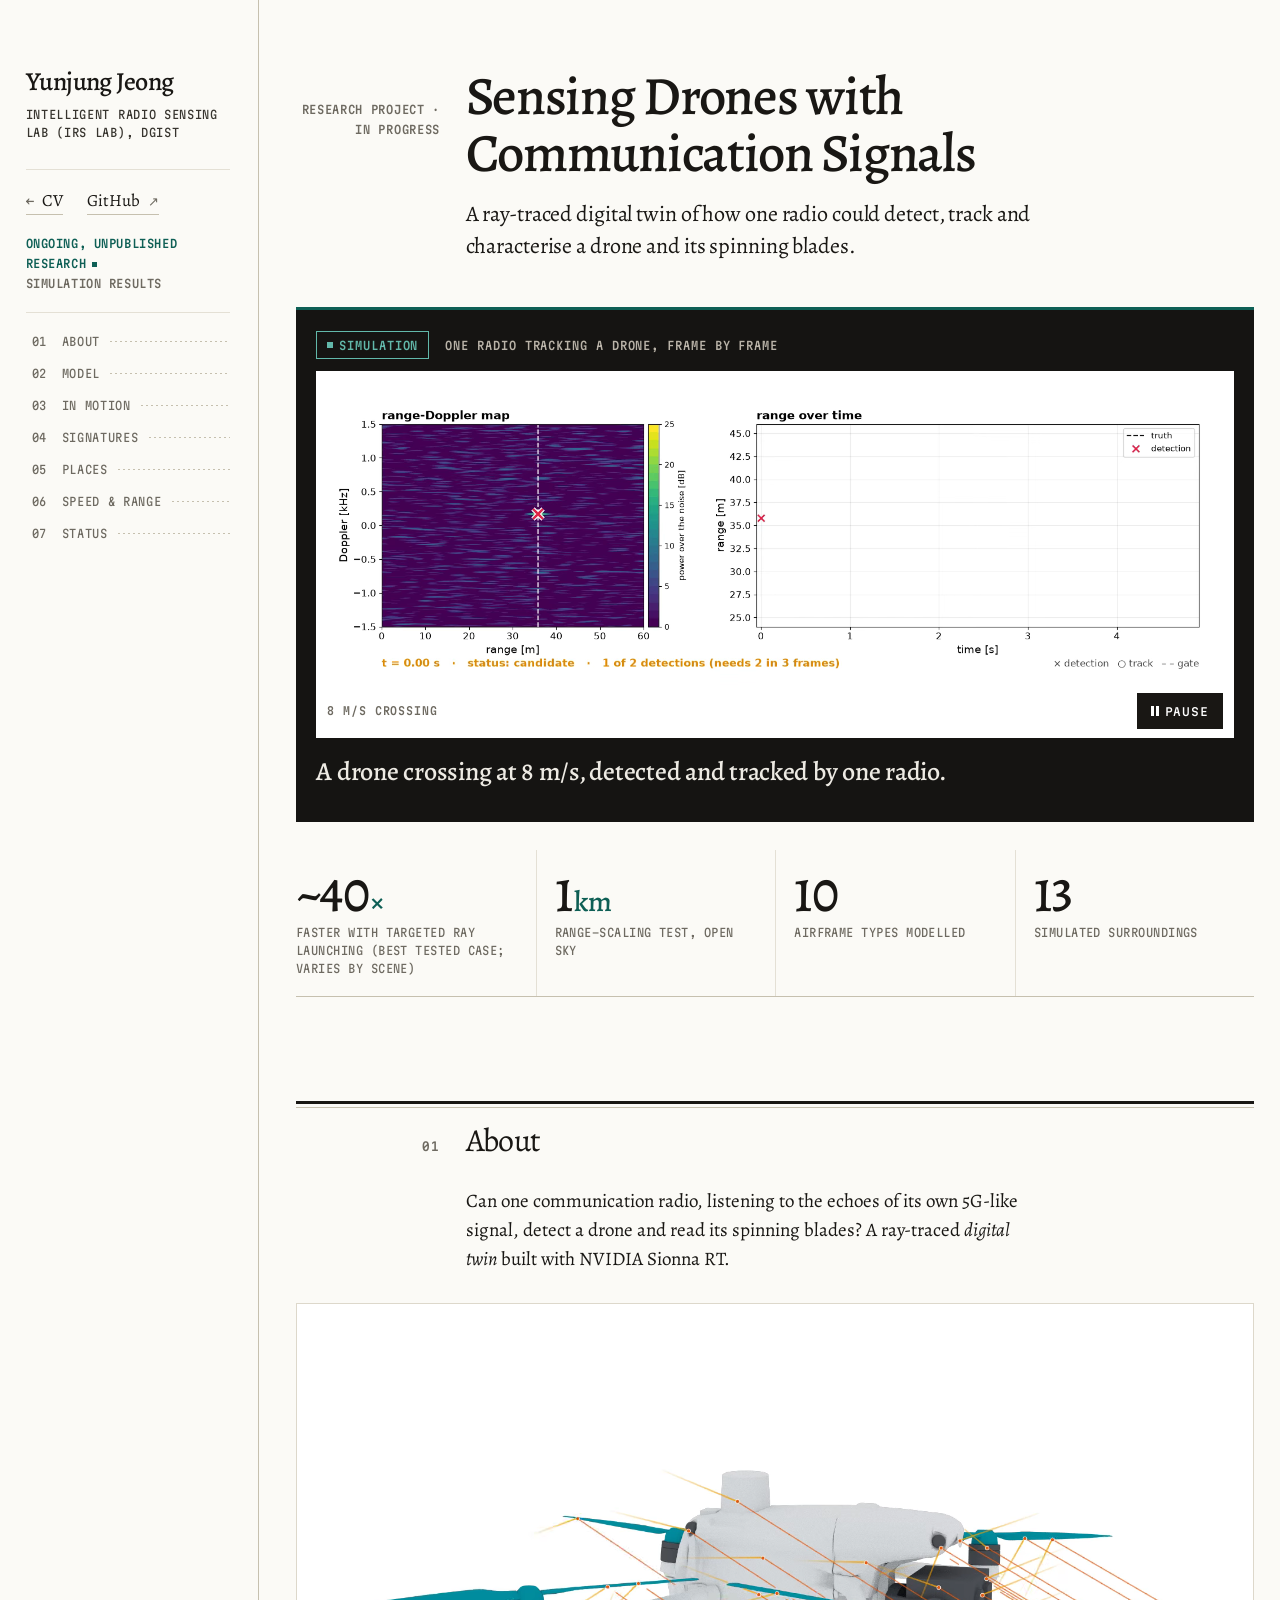
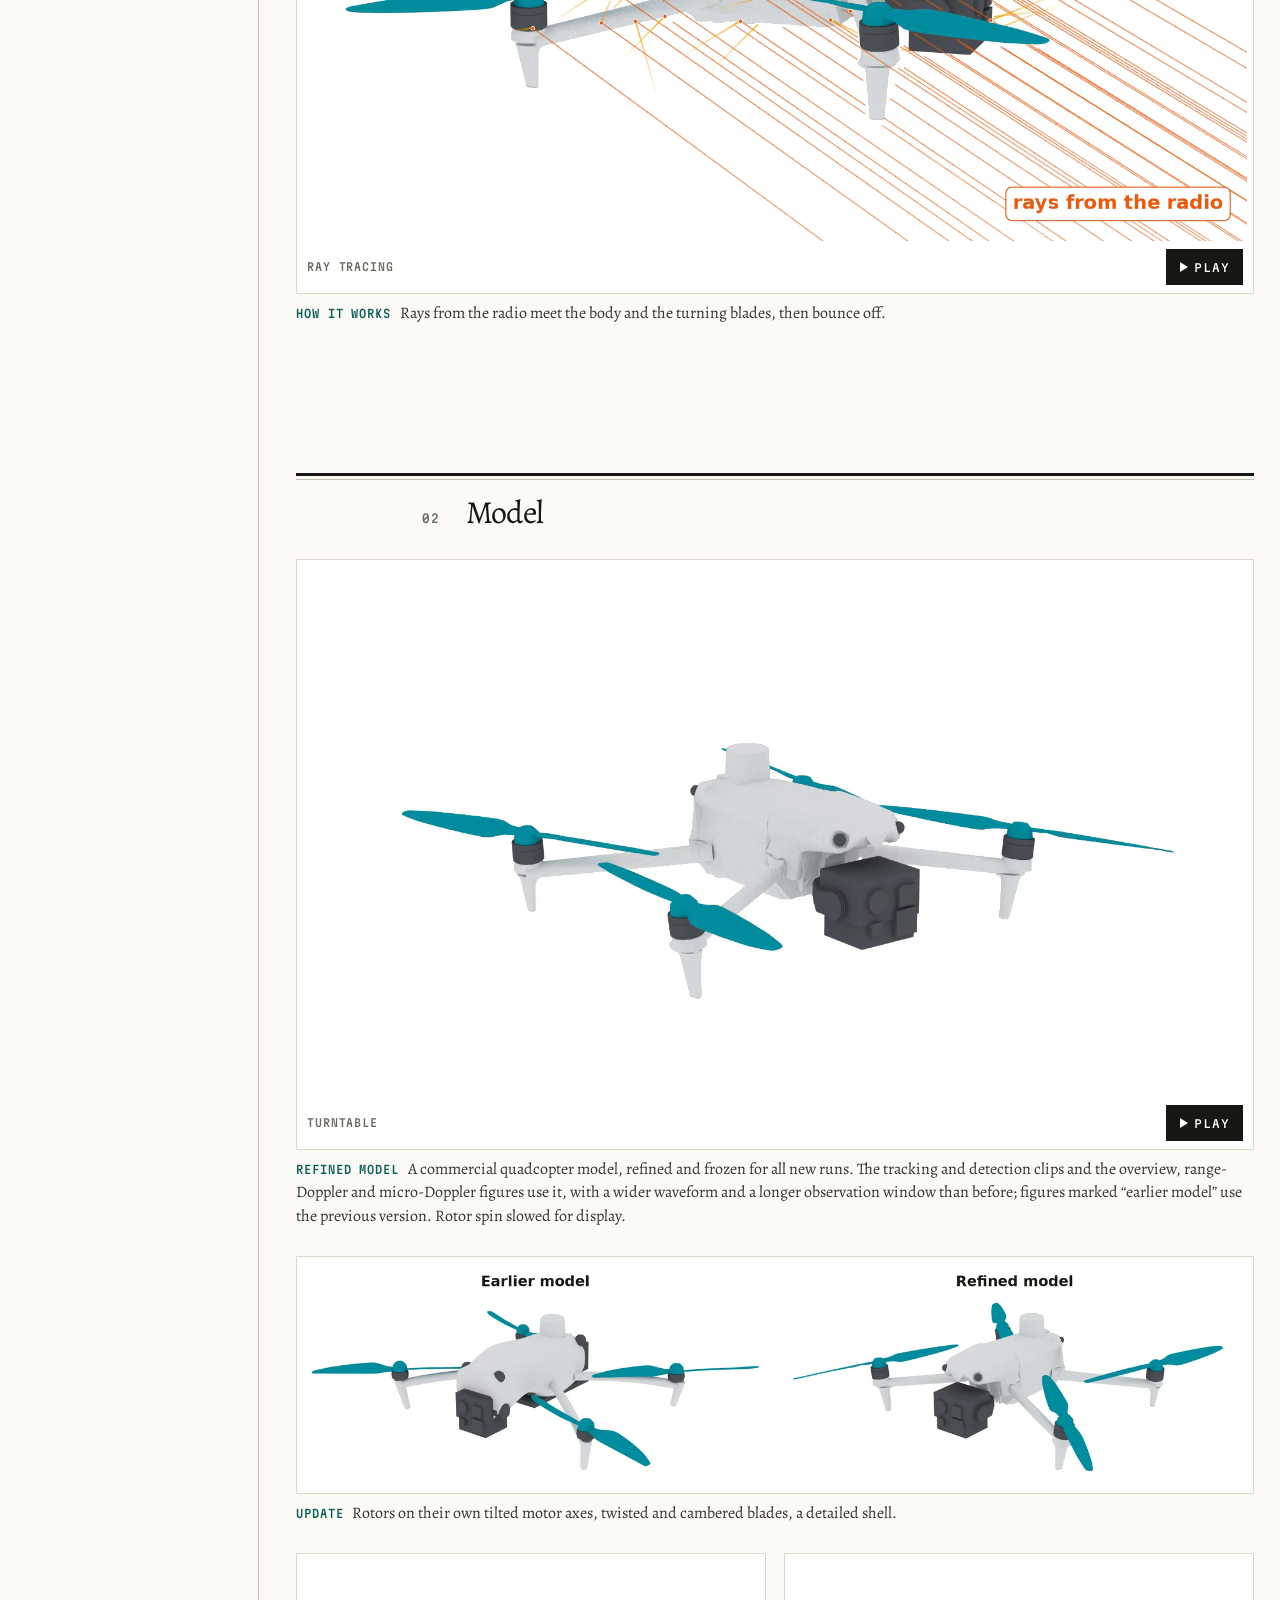
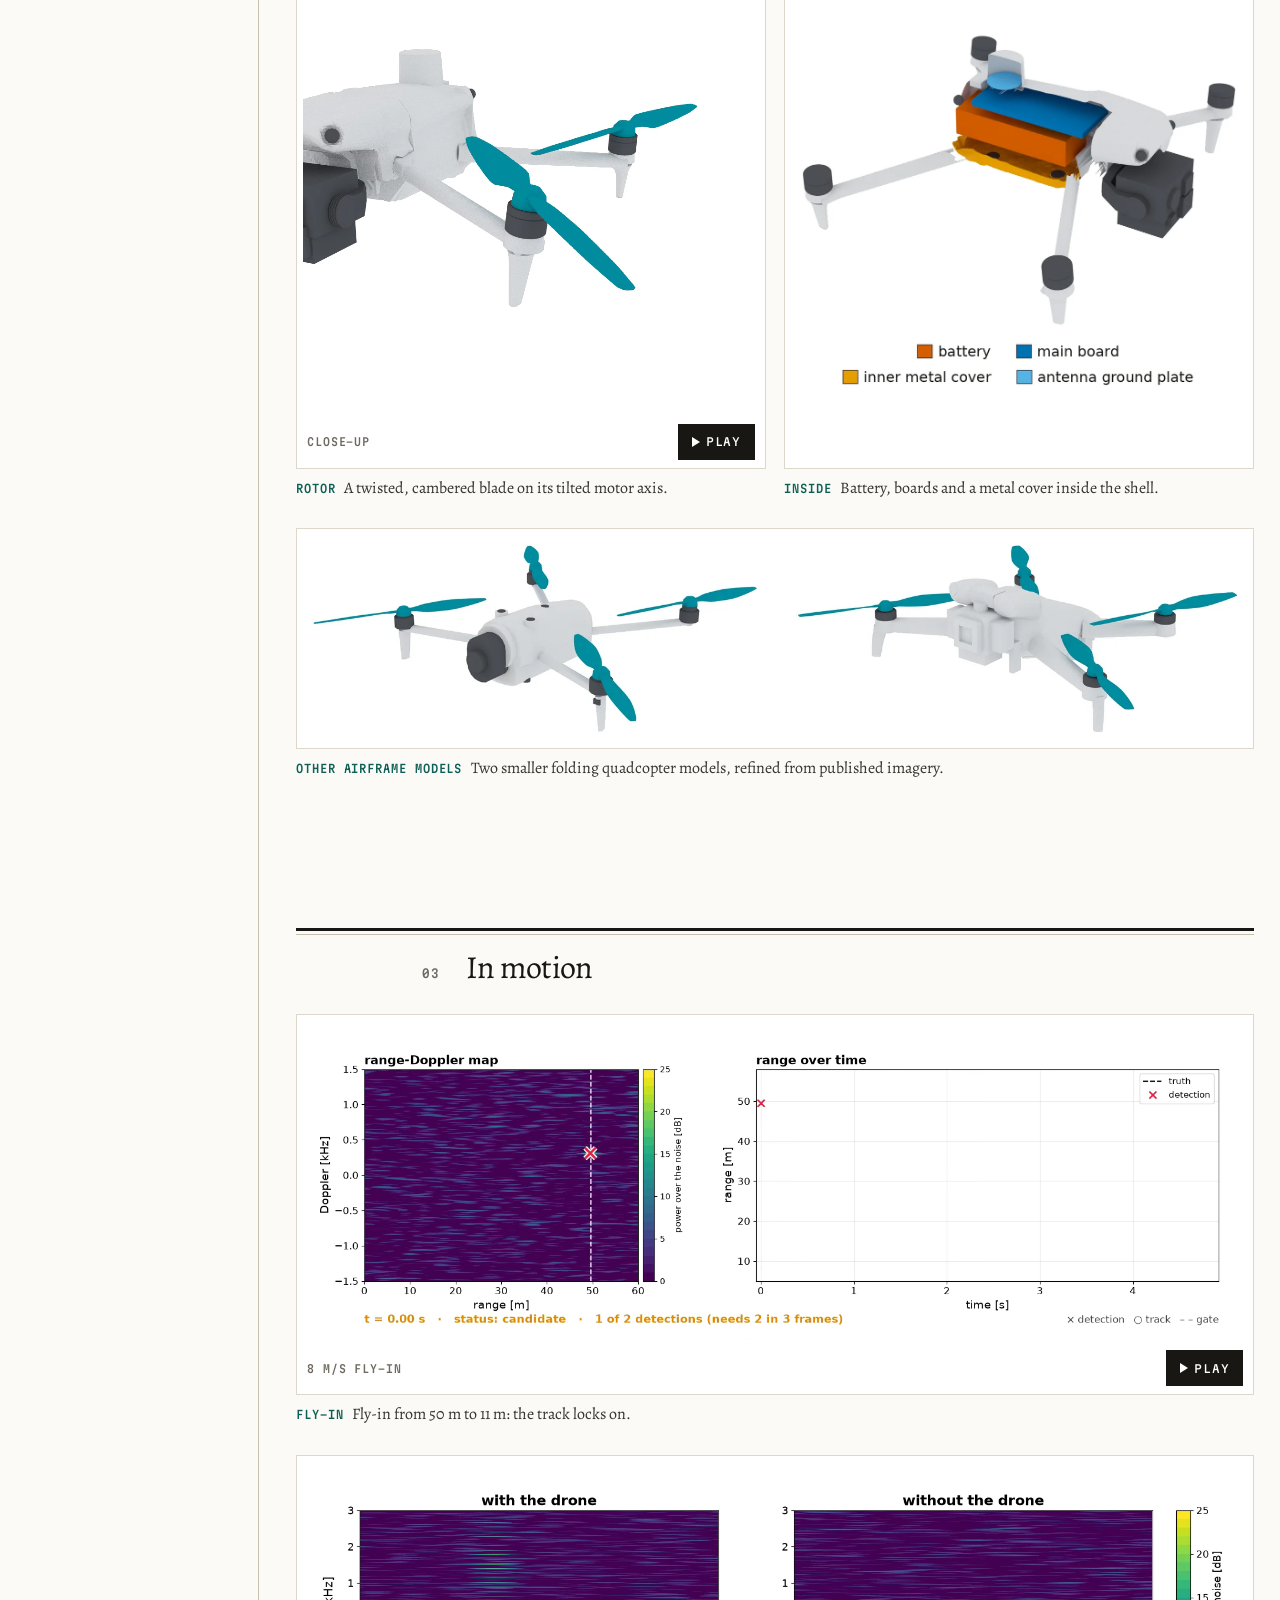
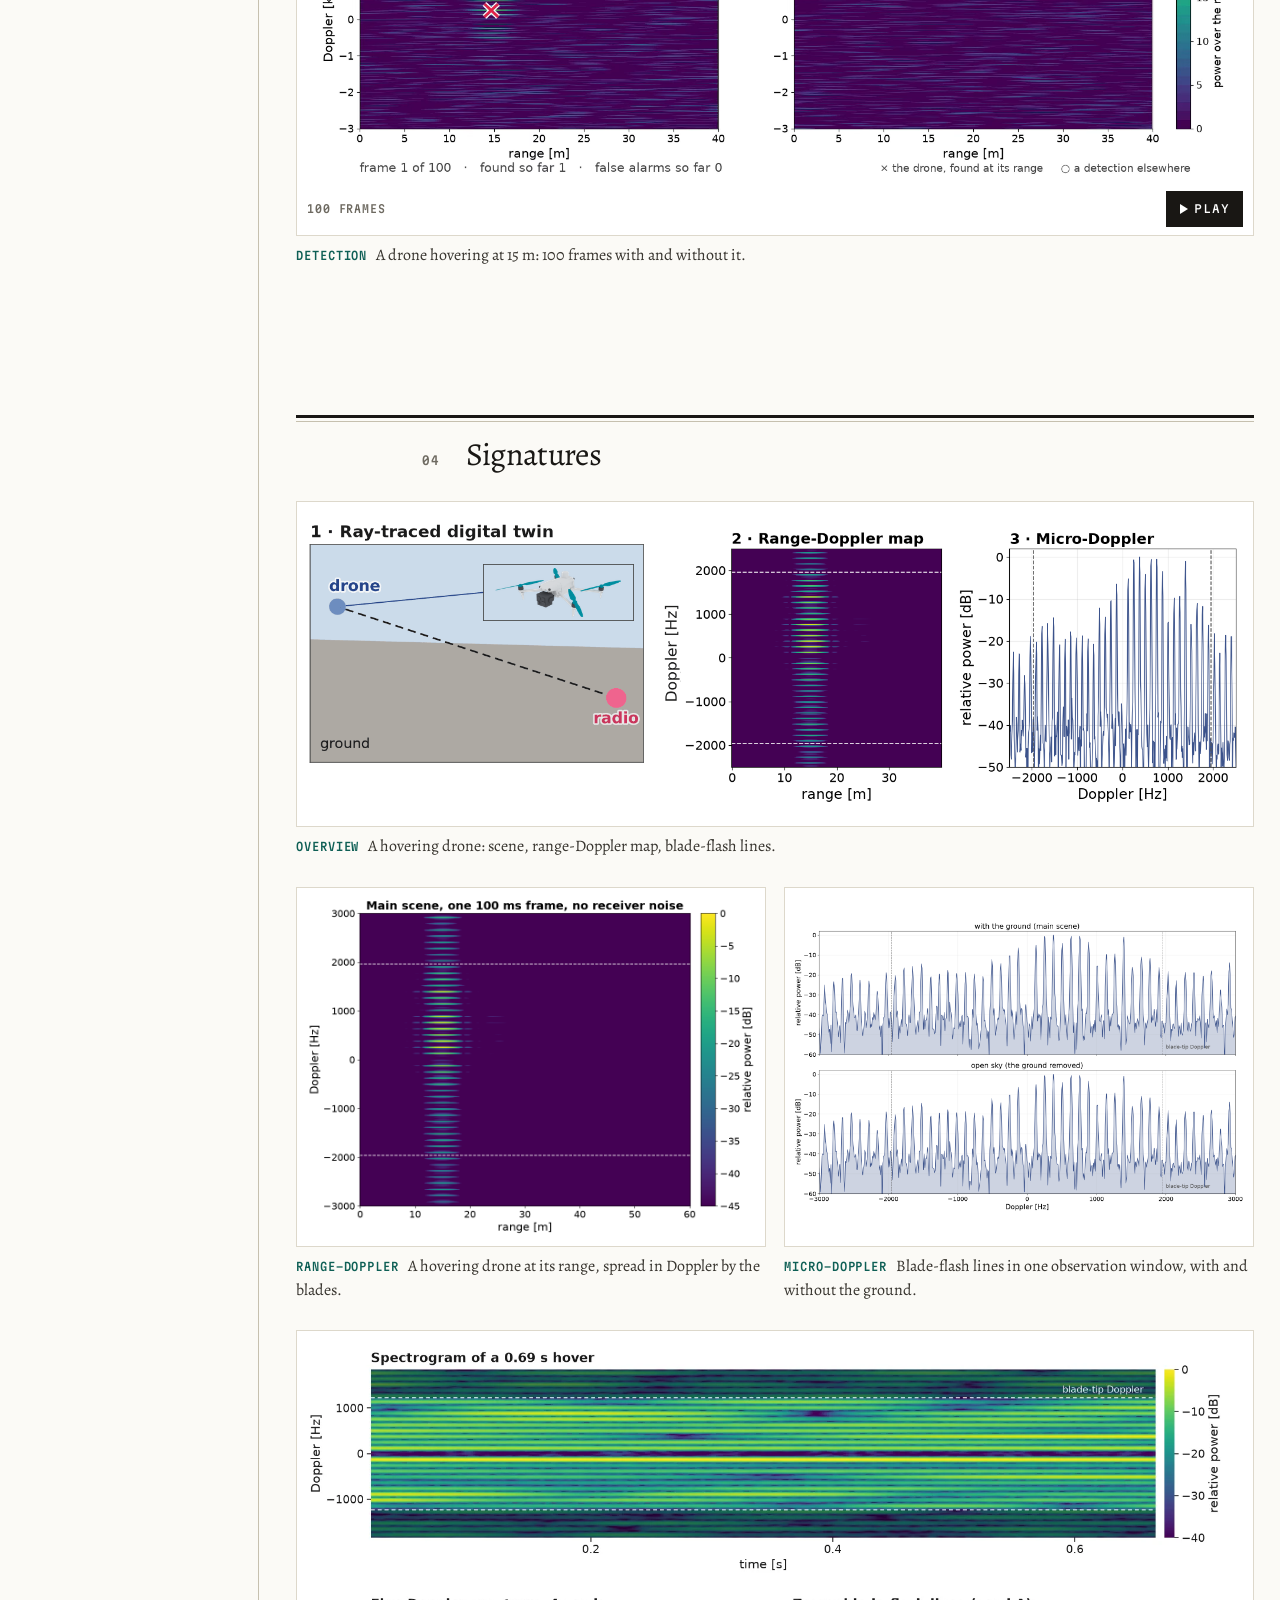
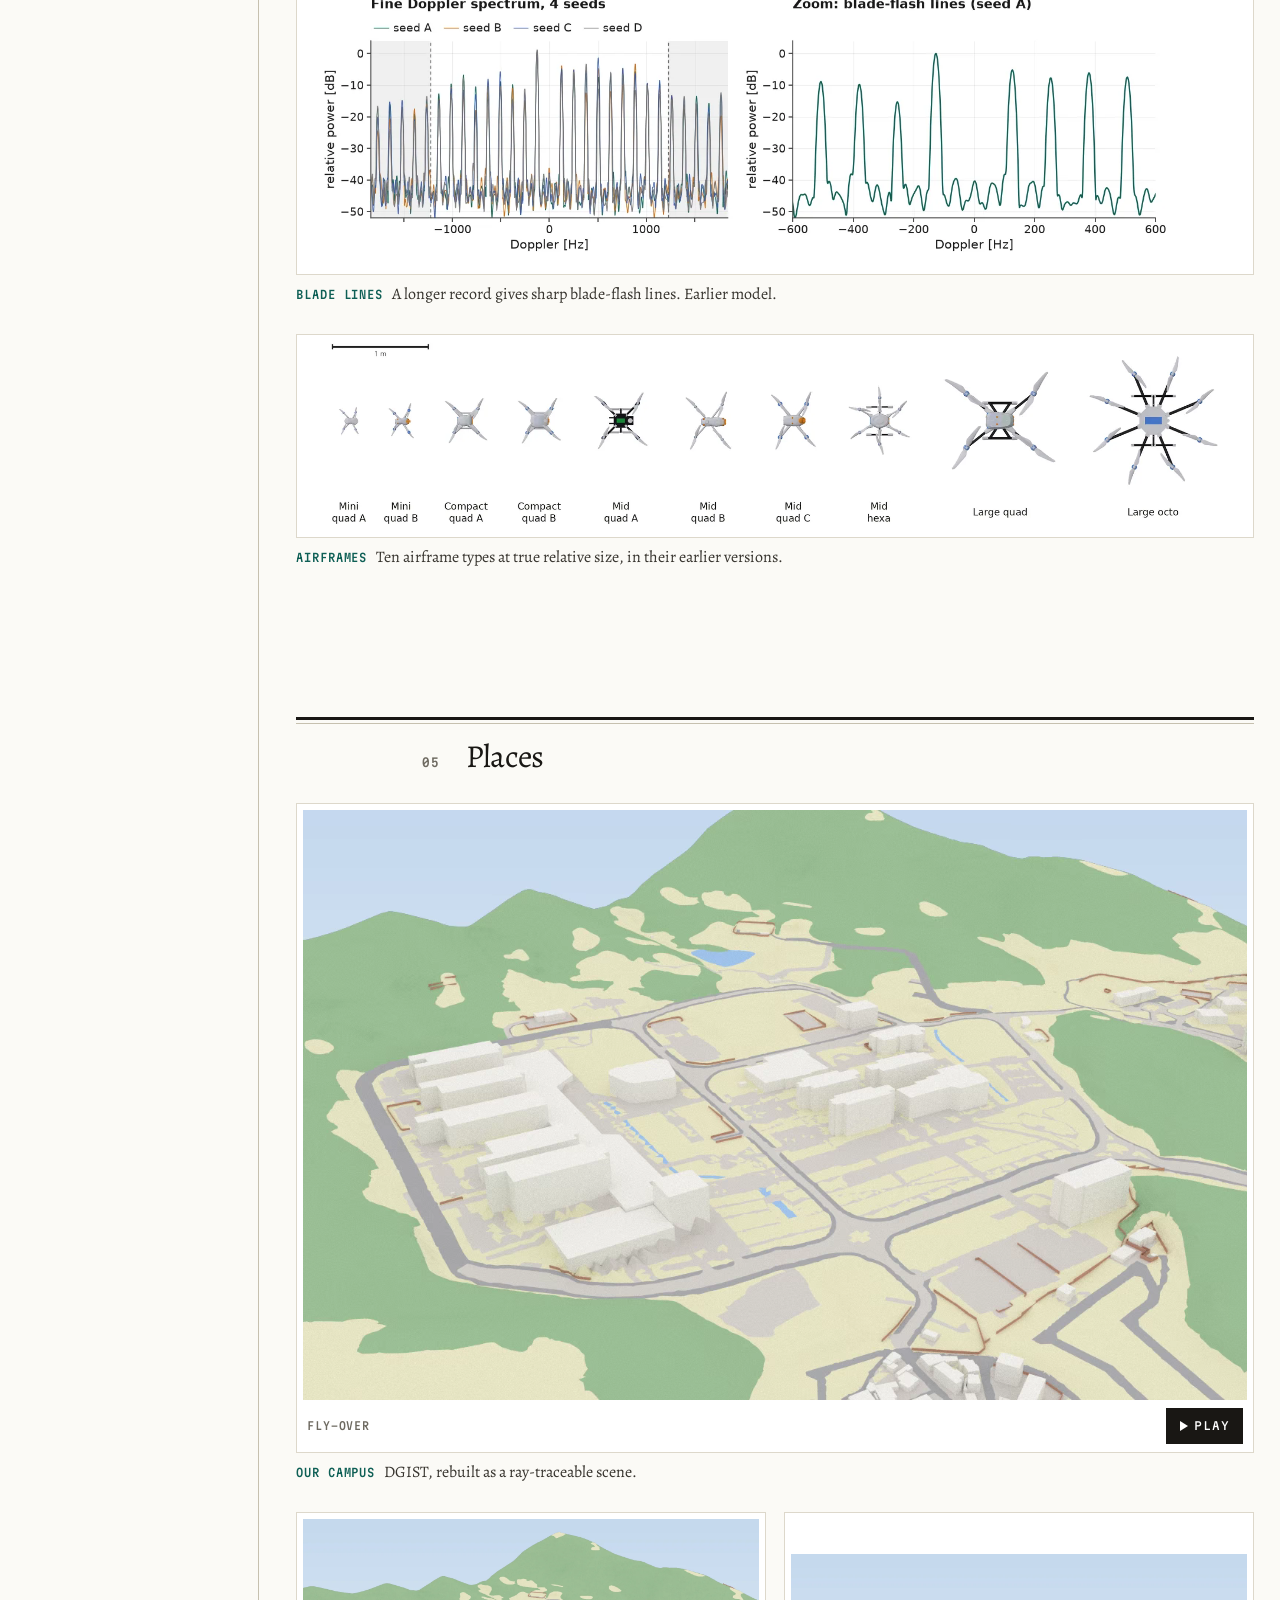
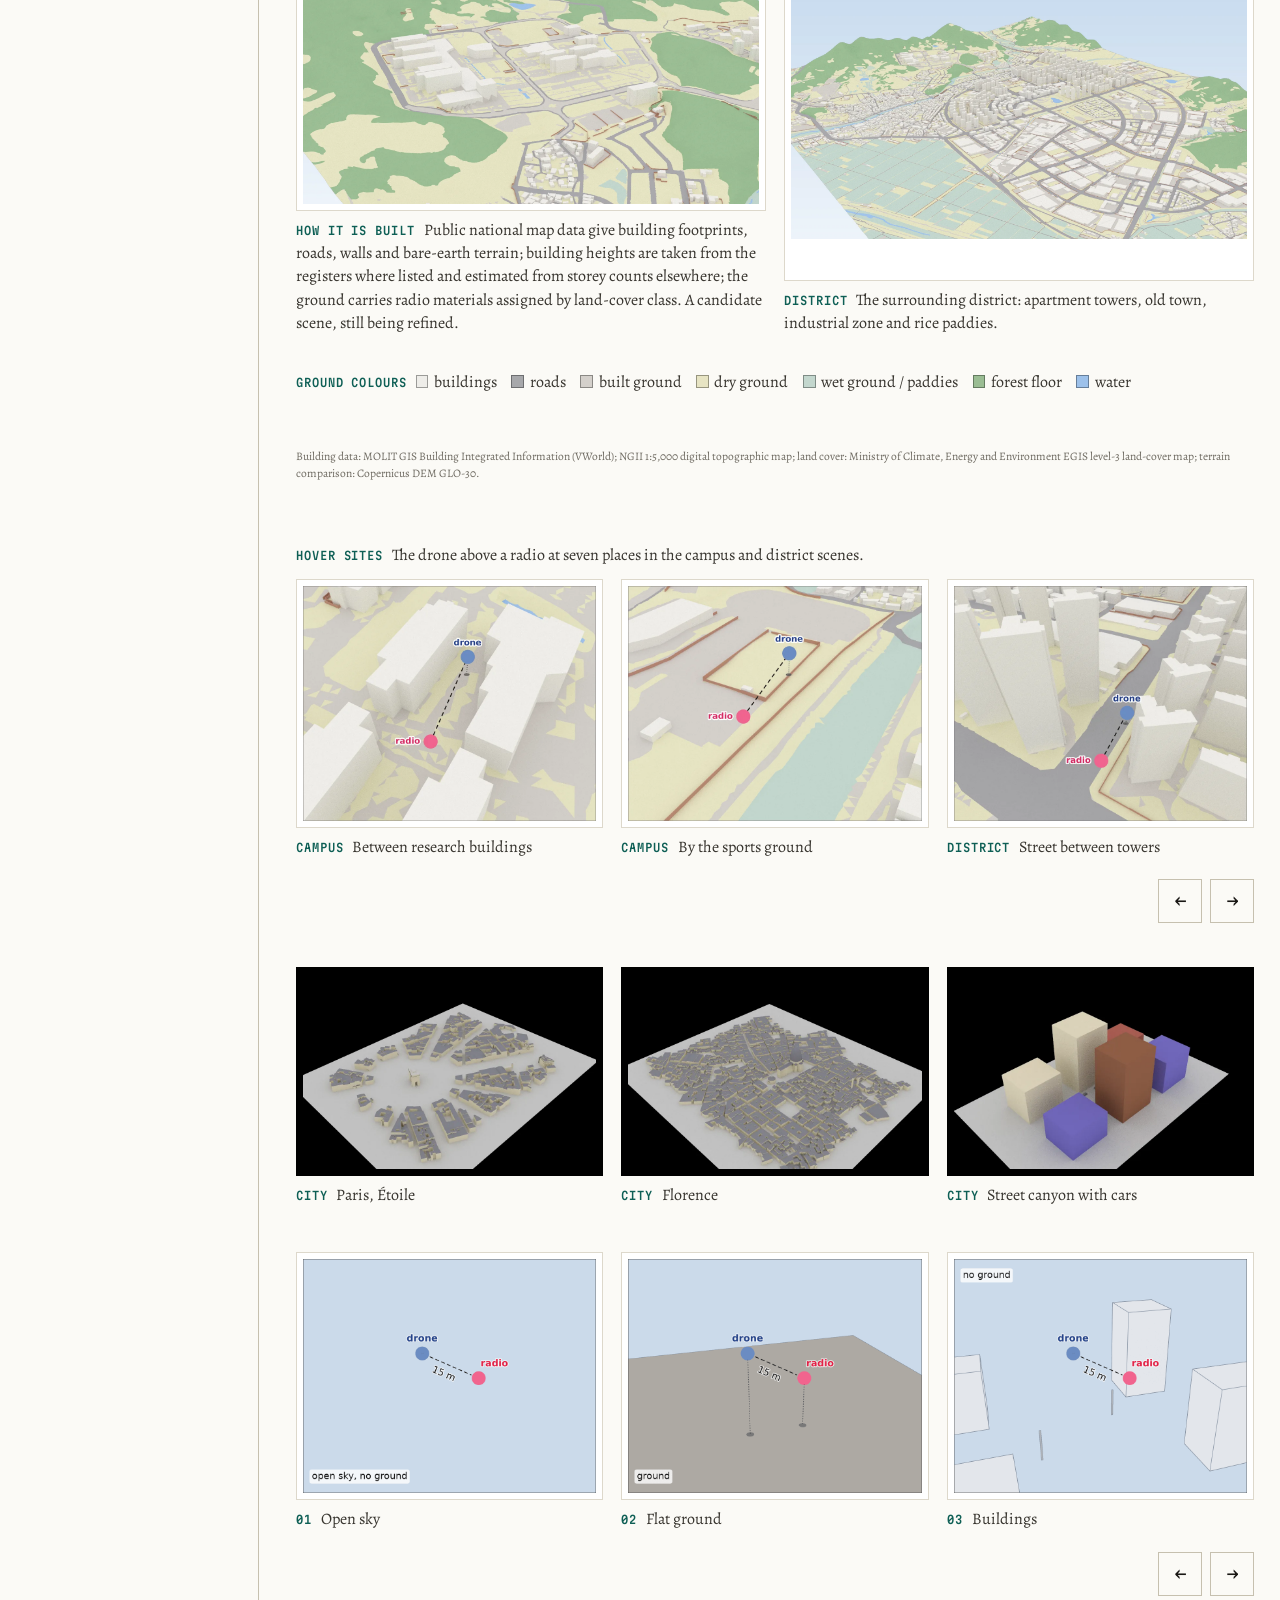
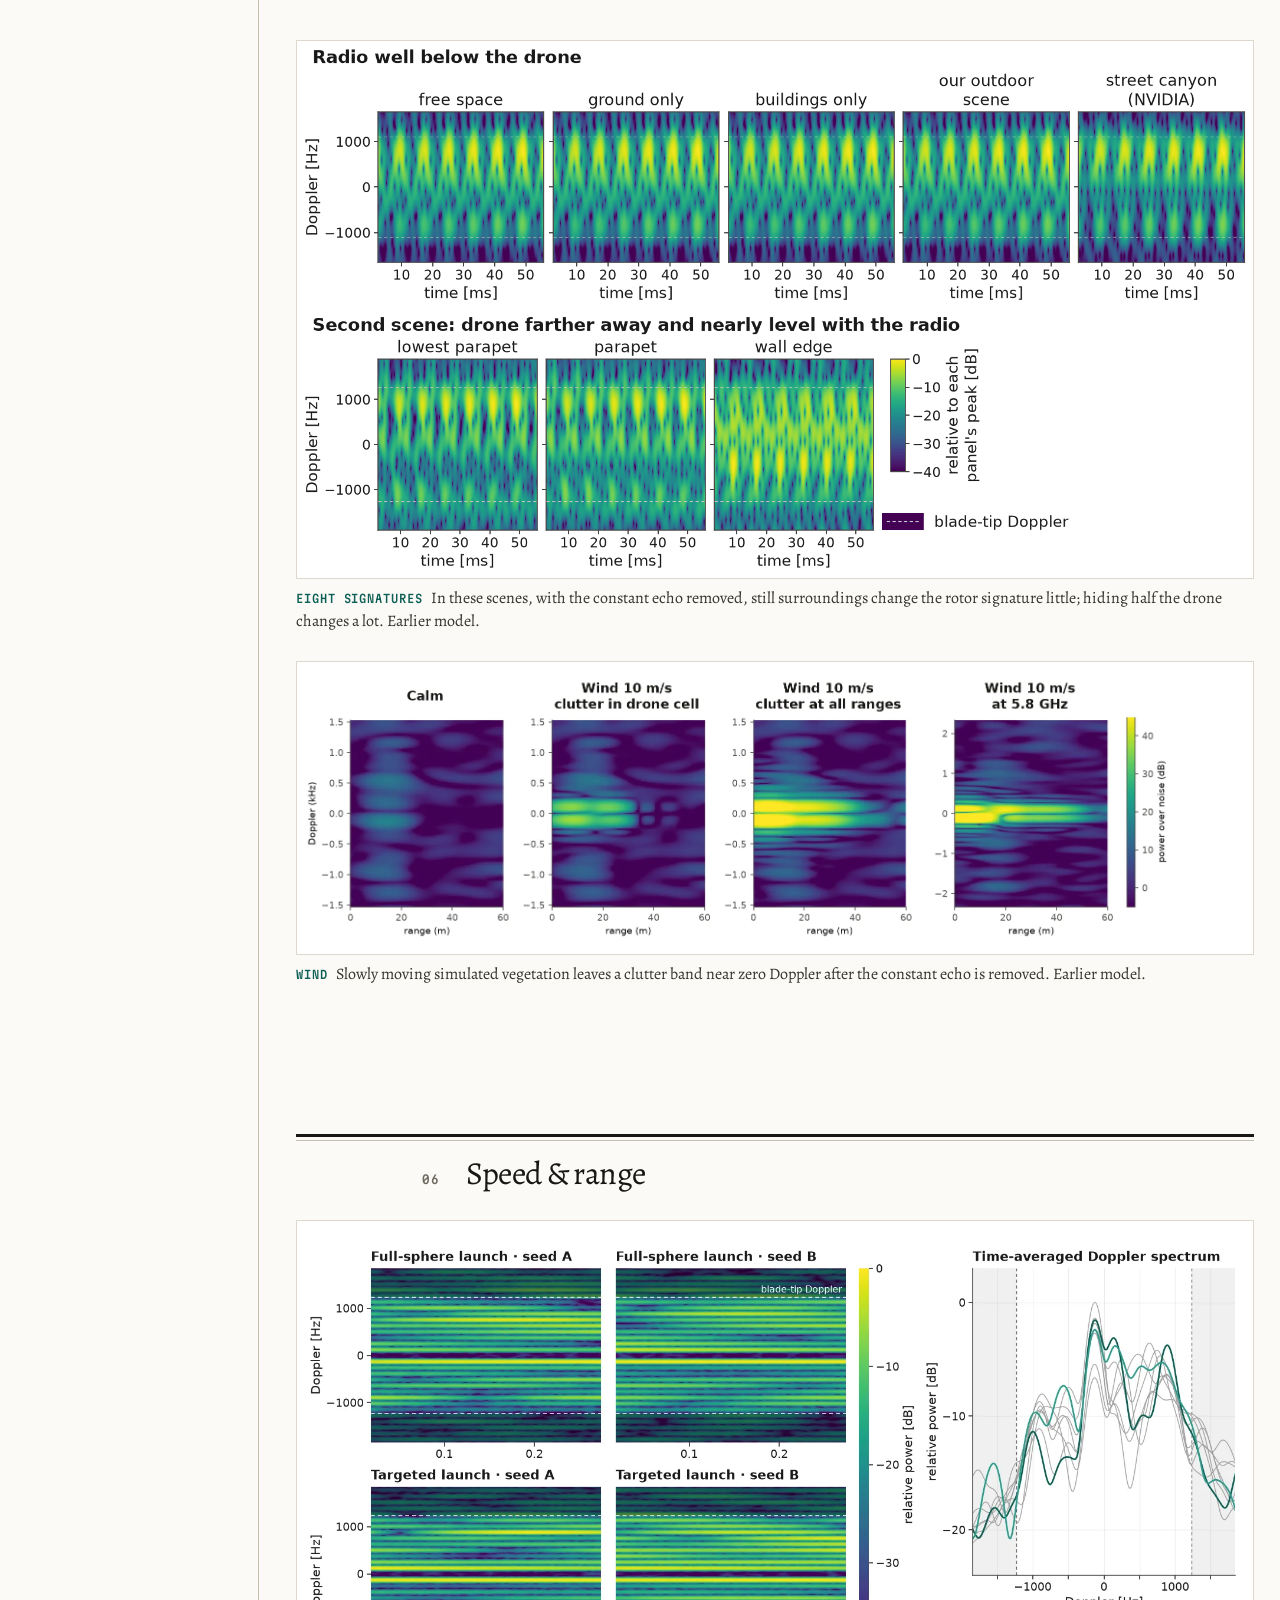
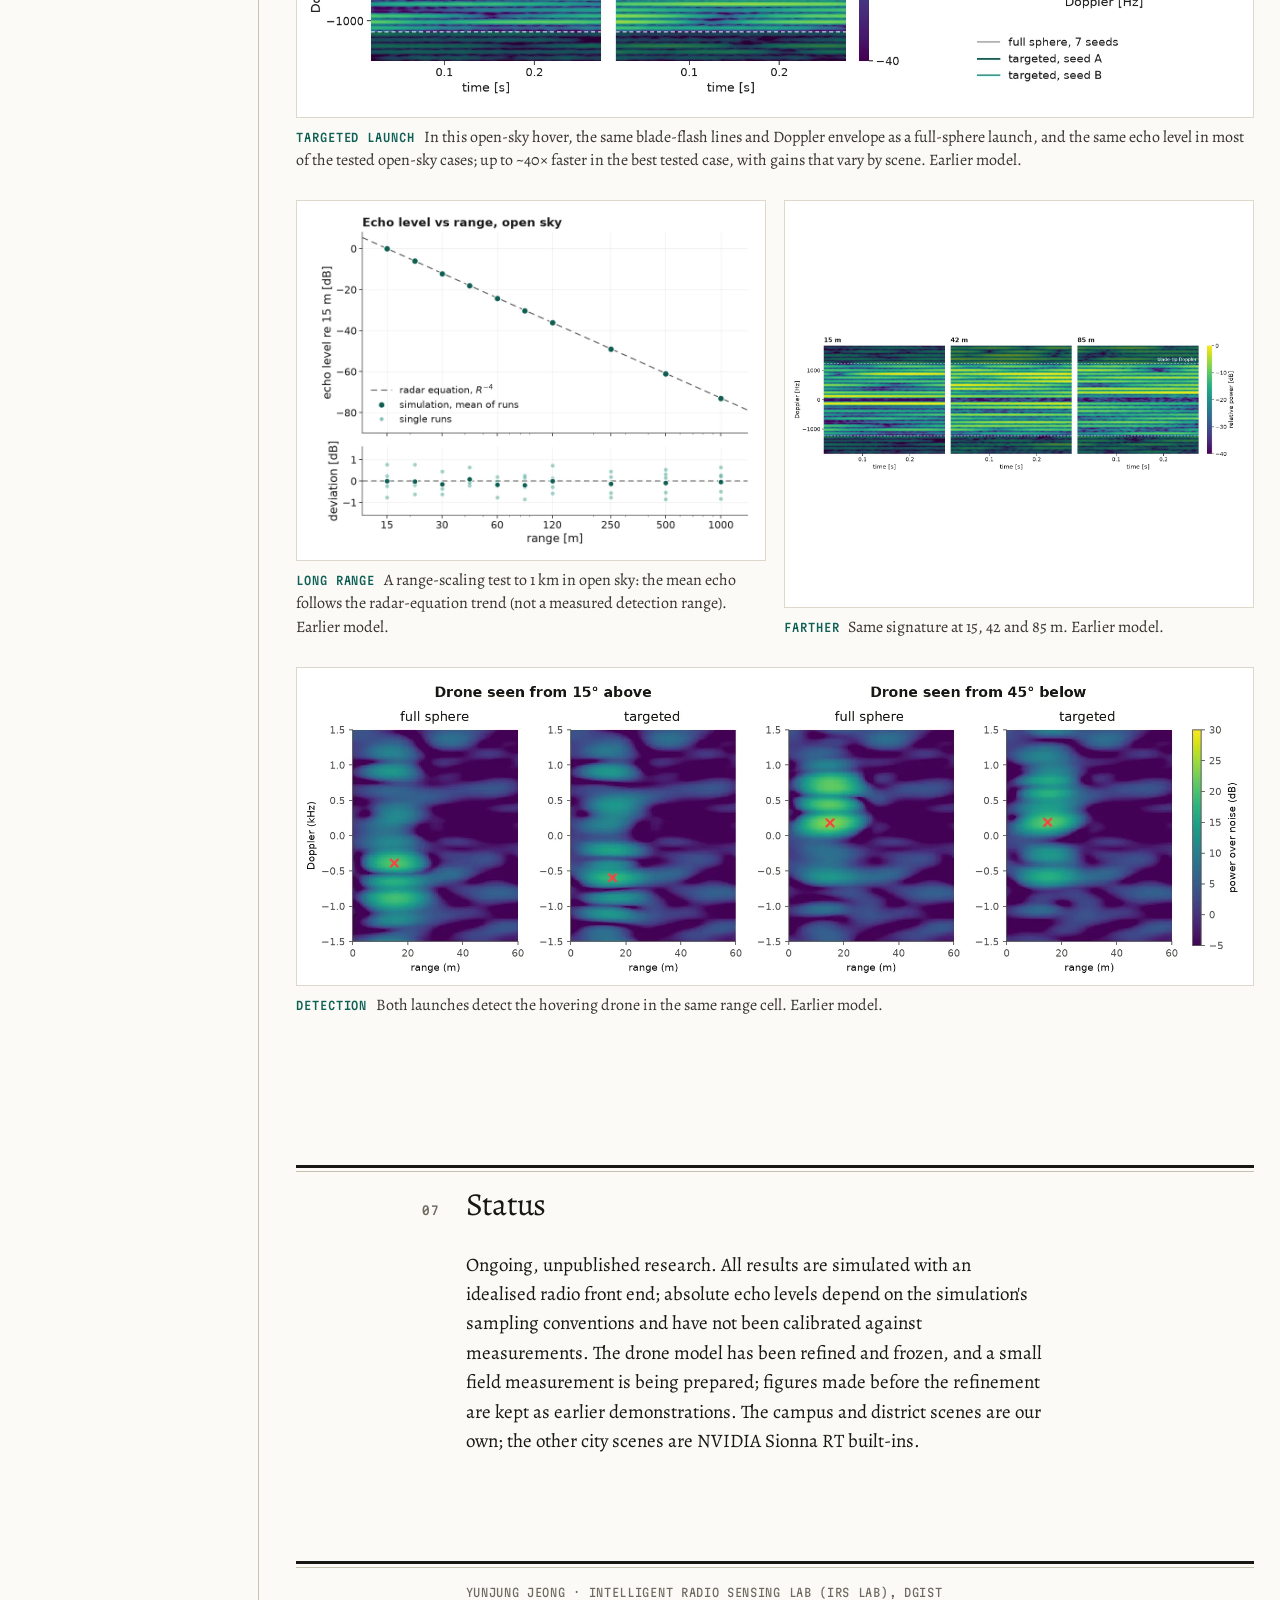
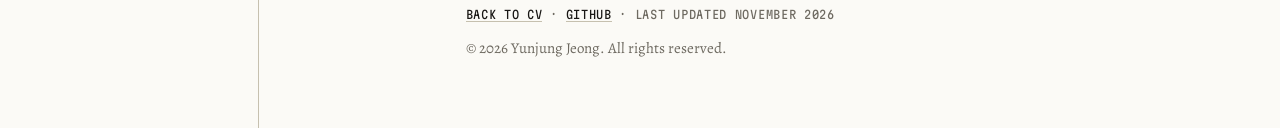
==== commit c1eb46ba: "Refresh 2026-11-05: captions checked against the figures (earlier-model tiles marked, stats recounte" ====
--- a/index.html
+++ b/index.html
@@ -4,7 +4,7 @@
   <meta charset="utf-8">
   <meta name="viewport" content="width=device-width, initial-scale=1">
   <title>Drone ISAC Digital Twin · Yunjung Jeong</title>
-  <meta name="description" content="Ongoing research: a ray-traced digital twin for sensing drones with communication signals. A refined drone model, tracking clips, blade-flash signatures, city scenes and long range, all simulated.">
+  <meta name="description" content="Ongoing research: a ray-traced digital twin for sensing drones with communication signals. A refined drone model, tracking clips, blade-flash signatures, campus, district and city scenes, and long range, all simulated.">
   <meta name="author" content="Yunjung Jeong">
   <meta name="color-scheme" content="light dark">
   <meta name="theme-color" content="#FBFAF6" media="(prefers-color-scheme: light)">
@@ -14,10 +14,10 @@
   <meta property="og:title" content="Sensing Drones with Communication Signals">
   <meta property="og:description" content="Ongoing research by Yunjung Jeong: a ray-traced digital twin of how one radio could detect, track and characterise a drone and its spinning blades. All results shown are simulated.">
   <meta property="og:url" content="https://yunjung-jeong.github.io/Sionna-RT-Simulation/">
-  <meta property="og:image" content="https://yunjung-jeong.github.io/Sionna-RT-Simulation/images/00_overview.png?v=7ebe918d">
+  <meta property="og:image" content="https://yunjung-jeong.github.io/Sionna-RT-Simulation/images/00_overview.png?v=b18bab95">
   <meta property="og:image:width" content="1600">
   <meta property="og:image:height" content="530">
-  <meta property="og:image:alt" content="Simulated scene of a drone and a radio, the range-Doppler map of the drone's echo, and a micro-Doppler spectrogram with evenly spaced blade-flash lines.">
+  <meta property="og:image:alt" content="Simulated scene of a drone and a radio, the range-Doppler map of the drone's echo, and a micro-Doppler spectrum with evenly spaced blade-flash lines.">
   <meta name="twitter:card" content="summary_large_image">
   <link rel="icon" href="assets/favicon.svg?v=50c4dee9" type="image/svg+xml">
   <link rel="preload" as="image" href="media/trk_crossing_poster.webp?v=50ee6b95" type="image/webp">
@@ -34,6 +34,7 @@
   <script src="assets/page.js?v=d9d66787" defer></script>
 <!-- refresh 2026-10-21: latest model, 78 MHz / 100 ms waveform -->
 <!-- refresh 2026-10-22: detection frames with the isolated-pose guard -->
+<!-- refresh 2026-11-05: wording checked, phone clips repaired, overview inset, hover sites -->
 </head>
 <body>
   <a class="skip-link" href="#main">Skip to content</a>
@@ -74,8 +75,8 @@
         </div>
         <div class="clip clip-hero" data-clip>
           <video id="clip-crossing" class="clip-video" width="1600" height="544" poster="media/trk_crossing_poster.webp?v=50ee6b95" preload="none" muted loop playsinline controls
-                 data-narrow="media/trk_crossing_narrow" data-narrow-size="1010x1010"
-                 aria-label="Animation, simulated: a range-Doppler map frame by frame with detections and a tracker gate, next to a side view of the drone crossing in front of the radio and a range-versus-time strip where the track follows the true range.">
+                 data-narrow="media/trk_crossing_narrow" data-narrow-size="1010x1004"
+                 aria-label="Animation, simulated: a range-Doppler map frame by frame with detections and a tracker gate as a drone crosses in front of the radio, next to a range-versus-time plot where the track follows the true range.">
             <source src="media/trk_crossing.webm?v=26281df1" type="video/webm">
             <source src="media/trk_crossing.mp4?v=8fcaf336" type="video/mp4">
           </video>
@@ -85,10 +86,10 @@
       </figure>
 
       <ul class="stats" aria-label="The twin in numbers (all from simulation)">
-        <li><span class="stat-num">~40<span class="stat-unit">×</span></span><span class="stat-label">faster with targeted ray launching (best tested case)</span></li>
+        <li><span class="stat-num">~40<span class="stat-unit">×</span></span><span class="stat-label">faster with targeted ray launching (best tested case; varies by scene)</span></li>
         <li><span class="stat-num">1<span class="stat-unit">km</span></span><span class="stat-label">range-scaling test, open sky</span></li>
-        <li><span class="stat-num">10</span><span class="stat-label">airframe models</span></li>
-        <li><span class="stat-num">11</span><span class="stat-label">simulated surroundings</span></li>
+        <li><span class="stat-num">10</span><span class="stat-label">airframe types modelled</span></li>
+        <li><span class="stat-num">13</span><span class="stat-label">simulated surroundings</span></li>
       </ul>
     </section>
 
@@ -136,7 +137,7 @@
           </video>
           <div class="clip-bar"><span class="clip-badge">Turntable</span></div>
         </div>
-          <figcaption class="tile-cap"><span class="tile-label">Refined model</span> A commercial quadcopter model, refined and frozen for all new runs; the detection, tracking and signature figures on this page use it, with a wider waveform and a longer observation window than before. Rotor spin slowed for display.</figcaption>
+          <figcaption class="tile-cap"><span class="tile-label">Refined model</span> A commercial quadcopter model, refined and frozen for all new runs. The tracking and detection clips and the overview, range-Doppler and micro-Doppler figures use it, with a wider waveform and a longer observation window than before; figures marked “earlier model” use the previous version. Rotor spin slowed for display.</figcaption>
         </figure>
         <figure class="tile tile-full">
           <a class="frame" href="images/60_model_update.webp?v=5a42e50c" title="Open the full-size image"><picture><source media="(max-width: 56rem)" srcset="images/60_model_update_narrow.webp?v=4bf41ea3" width="900" height="880"><img src="images/60_model_update.webp?v=5a42e50c" width="1600" height="379" loading="lazy" decoding="async" alt="Two renders of the same quadcopter from the same angle. Left, the earlier model: a smooth, rounded shell and simple blades. Right, the refined model: a detailed shell around the nose and camera mount, and slimmer, twisted blades."></picture></a>
@@ -171,8 +172,8 @@
         <figure class="tile tile-full">
           <div class="clip" data-clip>
           <video id="clip-flyin" class="clip-video" width="1600" height="544" poster="media/trk_flyin_poster.webp?v=564adf5d" preload="none" muted loop playsinline controls
-                 data-narrow="media/trk_flyin_narrow" data-narrow-size="1010x1010"
-                 aria-label="Animation, simulated: range-Doppler map frames with detections and a tracker gate as a drone flies straight toward the radio from about 50 m to 11 m, next to a side view and a range-versus-time strip where the track follows the falling true range.">
+                 data-narrow="media/trk_flyin_narrow" data-narrow-size="1010x1004"
+                 aria-label="Animation, simulated: range-Doppler map frames with detections and a tracker gate as a drone flies straight toward the radio from about 50 m to 11 m, next to a range-versus-time plot where the track follows the falling true range.">
             <source src="media/trk_flyin.webm?v=1c909da2" type="video/webm">
             <source src="media/trk_flyin.mp4?v=2c8ac0dd" type="video/mp4">
           </video>
@@ -183,8 +184,8 @@
         <figure class="tile tile-full">
           <div class="clip" data-clip>
           <video id="clip-detect" class="clip-video" width="1600" height="544" poster="media/det_frames_poster.webp?v=82102c8a" preload="none" muted loop playsinline controls
-                 data-narrow="media/det_frames_narrow" data-narrow-size="962x954"
-                 aria-label="Animation, simulated: two range-Doppler maps per frame, one with a drone hovering at 15 m and one with the same noise but no drone, next to two grids of squares that fill in red frame by frame: hits at the drone on the left, false alarms on the right.">
+                 data-narrow="media/det_frames_narrow" data-narrow-size="962x978"
+                 aria-label="Animation, simulated: two range-Doppler maps per frame, one with a drone hovering at 15 m and one with receiver noise only. A red cross marks the drone where it is found at its range, a red circle marks a detection anywhere else, and a line below counts the frames, the finds and the false alarms so far.">
             <source src="media/det_frames.webm?v=edc7525d" type="video/webm">
             <source src="media/det_frames.mp4?v=d7830e63" type="video/mp4">
           </video>
@@ -199,7 +200,7 @@
       <h2 id="signatures-title">Signatures</h2>
       <div class="mosaic">
         <figure class="tile tile-full">
-          <a class="frame" href="images/00_overview.png?v=7ebe918d" title="Open the full-size image"><picture><source media="(max-width: 56rem)" srcset="images/00_overview_narrow.png?v=bf89aaa7" width="900" height="1390"><img src="images/00_overview.png?v=7ebe918d" width="1600" height="530" loading="lazy" decoding="async" alt="Three panels. First, a rendered outdoor scene: a blue marker labelled drone hovers in the sky on the left, a pink marker labelled radio sits just above the grey ground on the right, a dashed line of sight joins them, and an inset shows the quadcopter model. Second, a range-Doppler heat map in which the drone appears as bright horizontal bands at short range. Third, a spectrogram of Doppler over time with many evenly spaced horizontal lines above and below zero."></picture></a>
+          <a class="frame" href="images/00_overview.png?v=b18bab95" title="Open the full-size image"><picture><source media="(max-width: 56rem)" srcset="images/00_overview_narrow.png?v=e0e63969" width="900" height="1390"><img src="images/00_overview.png?v=b18bab95" width="1600" height="530" loading="lazy" decoding="async" alt="Three panels. First, a rendered outdoor scene: a blue marker labelled drone hovers in the sky on the left, a pink marker labelled radio sits just above the grey ground on the right, a dashed line of sight joins them, and an inset shows the refined quadcopter model. Second, a range-Doppler heat map in which the drone appears as a column of short bright horizontal dashes at short range. Third, the Doppler spectrum at the drone's range: a comb of evenly spaced sharp peaks on both sides of zero, between two dashed lines."></picture></a>
           <figcaption class="tile-cap"><span class="tile-label">Overview</span> A hovering drone: scene, range-Doppler map, blade-flash lines.</figcaption>
         </figure>
         <figure class="tile tile-half">
@@ -212,11 +213,11 @@
         </figure>
         <figure class="tile tile-full">
           <a class="frame" href="images/33_blade_lines.webp?v=6345604c" title="Open the full-size image"><picture><source media="(max-width: 56rem)" srcset="images/33_blade_lines_narrow.webp?v=47336c19" width="900" height="1500"><img src="images/33_blade_lines.webp?v=6345604c" width="1600" height="900" loading="lazy" decoding="async" alt="Top: a spectrogram of Doppler versus time over a 0.69 second hover, showing many evenly spaced horizontal blade-flash lines between two dashed blade-tip lines. Bottom left: a fine Doppler spectrum where four overlaid seeds show a comb of sharp lines, with the region beyond the blade-tip Doppler shaded. Bottom right: a zoom from minus 600 to plus 600 hertz showing smooth, sharp lines about 125 hertz apart."></picture></a>
-          <figcaption class="tile-cap"><span class="tile-label">Blade lines</span> A longer record gives sharp blade-flash lines.</figcaption>
+          <figcaption class="tile-cap"><span class="tile-label">Blade lines</span> A longer record gives sharp blade-flash lines. Earlier model.</figcaption>
         </figure>
         <figure class="tile tile-full">
           <a class="frame" href="images/40_airframes.webp?v=128e6822" title="Open the full-size image"><picture><source media="(max-width: 56rem)" srcset="images/40_airframes_narrow.webp?v=dcaa0646" width="1000" height="742"><img src="images/40_airframes.webp?v=128e6822" width="1800" height="361" loading="lazy" decoding="async" alt="Top views of ten simplified drone models at one shared scale with a 1 metre scale bar, labelled by size and rotor count: mini quads A and B, compact quads A and B, mid quads A, B and C, a mid hexacopter, a large quad and a large octocopter, growing from about 20 centimetres to about 1.3 metres across."></picture></a>
-          <figcaption class="tile-cap"><span class="tile-label">Airframes</span> Ten airframe models at true relative size.</figcaption>
+          <figcaption class="tile-cap"><span class="tile-label">Airframes</span> Ten airframe types at true relative size, in their earlier versions.</figcaption>
         </figure>
       </div>
     </section>
@@ -247,6 +248,39 @@
         <p class="tile-cap" style="grid-column: 1 / -1; margin-top: 0;"><span class="tile-label">Ground colours</span> <span style="white-space: nowrap; margin-right: .9em;"><span aria-hidden="true" style="display: inline-block; width: .8em; height: .8em; margin-right: .35em; vertical-align: -.05em; border: 1px solid rgba(0,0,0,.35); background: rgb(238, 237, 233);"></span>buildings</span><span style="white-space: nowrap; margin-right: .9em;"><span aria-hidden="true" style="display: inline-block; width: .8em; height: .8em; margin-right: .35em; vertical-align: -.05em; border: 1px solid rgba(0,0,0,.35); background: rgb(167, 168, 171);"></span>roads</span><span style="white-space: nowrap; margin-right: .9em;"><span aria-hidden="true" style="display: inline-block; width: .8em; height: .8em; margin-right: .35em; vertical-align: -.05em; border: 1px solid rgba(0,0,0,.35); background: rgb(212, 208, 203);"></span>built ground</span><span style="white-space: nowrap; margin-right: .9em;"><span aria-hidden="true" style="display: inline-block; width: .8em; height: .8em; margin-right: .35em; vertical-align: -.05em; border: 1px solid rgba(0,0,0,.35); background: rgb(231, 228, 195);"></span>dry ground</span><span style="white-space: nowrap; margin-right: .9em;"><span aria-hidden="true" style="display: inline-block; width: .8em; height: .8em; margin-right: .35em; vertical-align: -.05em; border: 1px solid rgba(0,0,0,.35); background: rgb(195, 215, 206);"></span>wet ground / paddies</span><span style="white-space: nowrap; margin-right: .9em;"><span aria-hidden="true" style="display: inline-block; width: .8em; height: .8em; margin-right: .35em; vertical-align: -.05em; border: 1px solid rgba(0,0,0,.35); background: rgb(154, 189, 147);"></span>forest floor</span><span style="white-space: nowrap; margin-right: .9em;"><span aria-hidden="true" style="display: inline-block; width: .8em; height: .8em; margin-right: .35em; vertical-align: -.05em; border: 1px solid rgba(0,0,0,.35); background: rgb(157, 193, 234);"></span>water</span></p>
         <p class="tile-cap" style="grid-column: 1 / -1; font-size: var(--fs-label); color: var(--ink-muted);">Building data: MOLIT GIS Building Integrated Information (VWorld); NGII 1:5,000 digital topographic map; land cover: Ministry of Climate, Energy and Environment EGIS level-3 land-cover map; terrain comparison: Copernicus DEM GLO-30.</p>
       </div>
+      <p class="tile-cap" style="margin: var(--s5) 0 var(--s3);"><span class="tile-label">Hover sites</span> The drone above a radio at seven places in the campus and district scenes.</p>
+      <div class="carousel" data-carousel aria-label="Seven hover sites in the campus and district scenes">
+        <div class="car-track" tabindex="0">
+          <figure class="car-item">
+            <a class="frame" href="images/72_site_campus_buildings.webp?v=a9c01fc2" title="Open the full-size image"><img src="images/72_site_campus_buildings_narrow.webp?v=5b13be47" width="900" height="720" loading="lazy" decoding="async" alt="Oblique view from above of the campus scene: long pale box buildings on either side of a passage with patches of dry ground. A pink marker labelled radio sits low in the passage; a blue marker labelled drone hovers higher up, farther along it, joined by a dashed line, with a dotted line down to the ground."></a>
+            <figcaption class="tile-cap"><span class="tile-label">Campus</span> Between research buildings</figcaption>
+          </figure>
+          <figure class="car-item">
+            <a class="frame" href="images/72_site_campus_field.webp?v=cab964de" title="Open the full-size image"><img src="images/72_site_campus_field_narrow.webp?v=bab89d57" width="900" height="720" loading="lazy" decoding="async" alt="Oblique view of the campus sports ground: a flat field inside a thin brown fence, wide paved ground around it, a few buildings at the edges and a stream on the right. The radio marker sits beside the field; the drone marker hovers above the far part of the field, joined by a dashed line, with a dotted line down to the ground."></a>
+            <figcaption class="tile-cap"><span class="tile-label">Campus</span> By the sports ground</figcaption>
+          </figure>
+          <figure class="car-item">
+            <a class="frame" href="images/72_site_tower_street.webp?v=f3e79584" title="Open the full-size image"><img src="images/72_site_tower_street_narrow.webp?v=b206c4ec" width="900" height="720" loading="lazy" decoding="async" alt="Oblique view of a district street: tall slender towers on the left, rows of mid-rise blocks on the right and a wide road junction. The radio marker sits at the edge of the road; the drone marker hovers above the road farther along, joined by a dashed line, with a dotted line down to the ground."></a>
+            <figcaption class="tile-cap"><span class="tile-label">District</span> Street between towers</figcaption>
+          </figure>
+          <figure class="car-item">
+            <a class="frame" href="images/72_site_apartments.webp?v=ea84aca8" title="Open the full-size image"><img src="images/72_site_apartments_narrow.webp?v=57bf68b1" width="900" height="720" loading="lazy" decoding="async" alt="Oblique view of an apartment complex: rows of tall apartment towers on both sides of a road. The radio marker sits low beside the road between the towers; the drone marker hovers higher up the road, joined by a dashed line, with a dotted line down to the ground."></a>
+            <figcaption class="tile-cap"><span class="tile-label">District</span> Apartment towers</figcaption>
+          </figure>
+          <figure class="car-item">
+            <a class="frame" href="images/72_site_industrial.webp?v=1f250bb4" title="Open the full-size image"><img src="images/72_site_industrial_narrow.webp?v=1ff85d30" width="900" height="720" loading="lazy" decoding="async" alt="Oblique view of an industrial area: large low factory halls along a curving road with brown walls and an open yard. The radio marker sits at the edge of the yard; the drone marker hovers over the road beyond it, in front of the halls, joined by a dashed line, with a dotted line down to the ground."></a>
+            <figcaption class="tile-cap"><span class="tile-label">District</span> Industrial halls</figcaption>
+          </figure>
+          <figure class="car-item">
+            <a class="frame" href="images/72_site_village.webp?v=9e7b5e82" title="Open the full-size image"><img src="images/72_site_village_narrow.webp?v=fd064304" width="900" height="720" loading="lazy" decoding="async" alt="Oblique view of an old village: densely packed small houses around an open area, with narrow lanes. The radio marker sits on a lane; the drone marker hovers above the open area beyond the houses, joined by a dashed line, with a dotted line down to the ground."></a>
+            <figcaption class="tile-cap"><span class="tile-label">District</span> Old village</figcaption>
+          </figure>
+          <figure class="car-item">
+            <a class="frame" href="images/72_site_rice_fields.webp?v=b156d1be" title="Open the full-size image"><img src="images/72_site_rice_fields_narrow.webp?v=9a8250ae" width="900" height="720" loading="lazy" decoding="async" alt="Oblique view of flat rice paddies divided by raised field roads with brown edges. The radio marker sits on a field road; the drone marker hovers over a paddy, joined by a dashed line, with a dotted line down to the ground."></a>
+            <figcaption class="tile-cap"><span class="tile-label">District</span> Rice fields</figcaption>
+          </figure>
+        </div>
+      </div>
       <div class="mosaic">
         <figure class="tile tile-third">
           <a class="frame frame-dark" href="images/31_scene_etoile.webp?v=e7016313" title="Open the full-size image"><img src="images/31_scene_etoile.webp?v=e7016313" width="900" height="600" loading="lazy" decoding="async" alt="Rendered city model seen from above at an angle: blocks of buildings radiating around a large circular plaza (Paris, Étoile)."></a>
@@ -302,11 +336,11 @@
       <div class="mosaic">
         <figure class="tile tile-full">
           <a class="frame" href="images/20_stft_grid.png?v=4b81e73c" title="Open the full-size image"><picture><source media="(max-width: 56rem)" srcset="images/20_stft_grid_narrow.png?v=a69b25db" width="900" height="1760"><img src="images/20_stft_grid.png?v=4b81e73c" width="1600" height="890" loading="lazy" decoding="async" alt="Eight spectrograms of Doppler versus time, all with the constant echo removed, with thin dashed blade-tip lines. First group, radio well below the drone: free space, ground only, buildings only, our outdoor scene and the NVIDIA street canyon all show nearly the same evenly spaced blade flashes inside the dashed lines. Second group, the second scene: the lowest parapet and the parapet show clean repeating flashes on both sides of zero, and the wall edge, which hides half of the drone, shows a visibly different, uneven pattern."></picture></a>
-          <figcaption class="tile-cap"><span class="tile-label">Eight signatures</span> In these scenes, with the constant echo removed, still surroundings change the rotor signature little; hiding half the drone changes a lot.</figcaption>
+          <figcaption class="tile-cap"><span class="tile-label">Eight signatures</span> In these scenes, with the constant echo removed, still surroundings change the rotor signature little; hiding half the drone changes a lot. Earlier model.</figcaption>
         </figure>
         <figure class="tile tile-full">
           <a class="frame" href="images/50_wind_rd.webp?v=5c0c8000" title="Open the full-size image"><picture><source media="(max-width: 56rem)" srcset="images/50_wind_rd_narrow.webp?v=2208adb5" width="1077" height="1160"><img src="images/50_wind_rd.webp?v=5c0c8000" width="1957" height="580" loading="lazy" decoding="async" alt="Four range-Doppler maps; the drone sits at about 15 metres. Calm: faint bands at the drone's range. Wind 10 metres per second with clutter in the drone's range cell: a bright band hugging zero Doppler at short ranges. Wind with clutter at all ranges: the band stretches along the whole range axis. At 5.8 gigahertz: a similar band on a wider Doppler axis."></picture></a>
-          <figcaption class="tile-cap"><span class="tile-label">Wind</span> Slowly moving simulated vegetation leaves a clutter band near zero Doppler after the constant echo is removed.</figcaption>
+          <figcaption class="tile-cap"><span class="tile-label">Wind</span> Slowly moving simulated vegetation leaves a clutter band near zero Doppler after the constant echo is removed. Earlier model.</figcaption>
         </figure>
       </div>
     </section>
@@ -316,19 +350,19 @@
       <div class="mosaic">
         <figure class="tile tile-full">
           <a class="frame" href="images/30_launch_compare.webp?v=92af53f1" title="Open the full-size image"><picture><source media="(max-width: 56rem)" srcset="images/30_launch_compare_narrow.webp?v=2f62bd6b" width="900" height="1500"><img src="images/30_launch_compare.webp?v=92af53f1" width="1600" height="820" loading="lazy" decoding="async" alt="Four spectrograms of Doppler versus time and a line plot. Top row: full-sphere launch with two random seeds; bottom row: targeted launch with two random seeds. All four show the same evenly spaced blade-flash lines between dashed blade-tip lines. The line plot overlays the time-averaged Doppler spectra: seven grey full-sphere curves and two teal targeted curves that follow the same envelope."></picture></a>
-          <figcaption class="tile-cap"><span class="tile-label">Targeted launch</span> Same Doppler spread as a full-sphere launch, and the same echo level in most of the tested open-sky cases; up to ~40× faster in the best tested case.</figcaption>
+          <figcaption class="tile-cap"><span class="tile-label">Targeted launch</span> In this open-sky hover, the same blade-flash lines and Doppler envelope as a full-sphere launch, and the same echo level in most of the tested open-sky cases; up to ~40× faster in the best tested case, with gains that vary by scene. Earlier model.</figcaption>
         </figure>
         <figure class="tile tile-half">
           <a class="frame" href="images/34_long_range.webp?v=1f5017ad" title="Open the full-size image"><picture><source media="(max-width: 56rem)" srcset="images/34_long_range_narrow.webp?v=86192883" width="900" height="1000"><img src="images/34_long_range.webp?v=1f5017ad" width="1000" height="760" loading="lazy" decoding="async" alt="Line plot of echo level versus range on a logarithmic axis from 15 metres to 1 kilometre in open sky. Dots for the mean of several simulation runs lie on a dashed radar-equation line falling as range to the minus fourth power; a strip below shows single-run deviations within about plus or minus one decibel."></picture></a>
-          <figcaption class="tile-cap"><span class="tile-label">Long range</span> A range-scaling test to 1&nbsp;km in open sky: the mean echo follows the radar-equation trend (not a measured detection range).</figcaption>
+          <figcaption class="tile-cap"><span class="tile-label">Long range</span> A range-scaling test to 1&nbsp;km in open sky: the mean echo follows the radar-equation trend (not a measured detection range). Earlier model.</figcaption>
         </figure>
         <figure class="tile tile-half">
           <a class="frame" href="images/32_range_stft.webp?v=06a3a0e1" title="Open the full-size image"><picture><source media="(max-width: 56rem)" srcset="images/32_range_stft_narrow.webp?v=bf8564a6" width="900" height="1400"><img src="images/32_range_stft.webp?v=06a3a0e1" width="1600" height="520" loading="lazy" decoding="async" alt="Three spectrograms of Doppler versus time for the same hovering drone in open sky at 15, 42 and 85 metres, each showing evenly spaced blade-flash lines between dashed blade-tip lines; the pattern looks much the same at every range."></picture></a>
-          <figcaption class="tile-cap"><span class="tile-label">Farther</span> Same signature at 15, 42 and 85&nbsp;m.</figcaption>
+          <figcaption class="tile-cap"><span class="tile-label">Farther</span> Same signature at 15, 42 and 85&nbsp;m. Earlier model.</figcaption>
         </figure>
         <figure class="tile tile-full">
           <a class="frame" href="images/42_detect_launch.webp?v=b8f1e15d" title="Open the full-size image"><picture><source media="(max-width: 56rem)" srcset="images/42_detect_launch_narrow.webp?v=f3ff915e" width="932" height="1168"><img src="images/42_detect_launch.webp?v=b8f1e15d" width="1809" height="584" loading="lazy" decoding="async" alt="Four range-Doppler maps with a colour bar of power over noise. Two geometries, drone seen from 15 degrees above and from 45 degrees below, each run with a full-sphere and a targeted launch. A red cross marks the detection, at the drone's range for both launches."></picture></a>
-          <figcaption class="tile-cap"><span class="tile-label">Detection</span> Both launches detect the hovering drone in the same range cell.</figcaption>
+          <figcaption class="tile-cap"><span class="tile-label">Detection</span> Both launches detect the hovering drone in the same range cell. Earlier model.</figcaption>
         </figure>
       </div>
     </section>
@@ -345,7 +379,7 @@
   <footer class="site-footer">
     <div class="imprint">
       <p class="imprint-name">Yunjung Jeong · Intelligent Radio Sensing Lab (IRS Lab), DGIST</p>
-      <p class="imprint-links"><a href="https://yunjung-jeong.github.io/cv/">Back to CV</a> · <a href="https://github.com/yunjung-jeong">GitHub</a> · Last updated October 2026</p>
+      <p class="imprint-links"><a href="https://yunjung-jeong.github.io/cv/">Back to CV</a> · <a href="https://github.com/yunjung-jeong">GitHub</a> · Last updated November 2026</p>
       <p class="copyright">© 2026 Yunjung Jeong. All rights reserved.</p>
     </div>
   </footer>
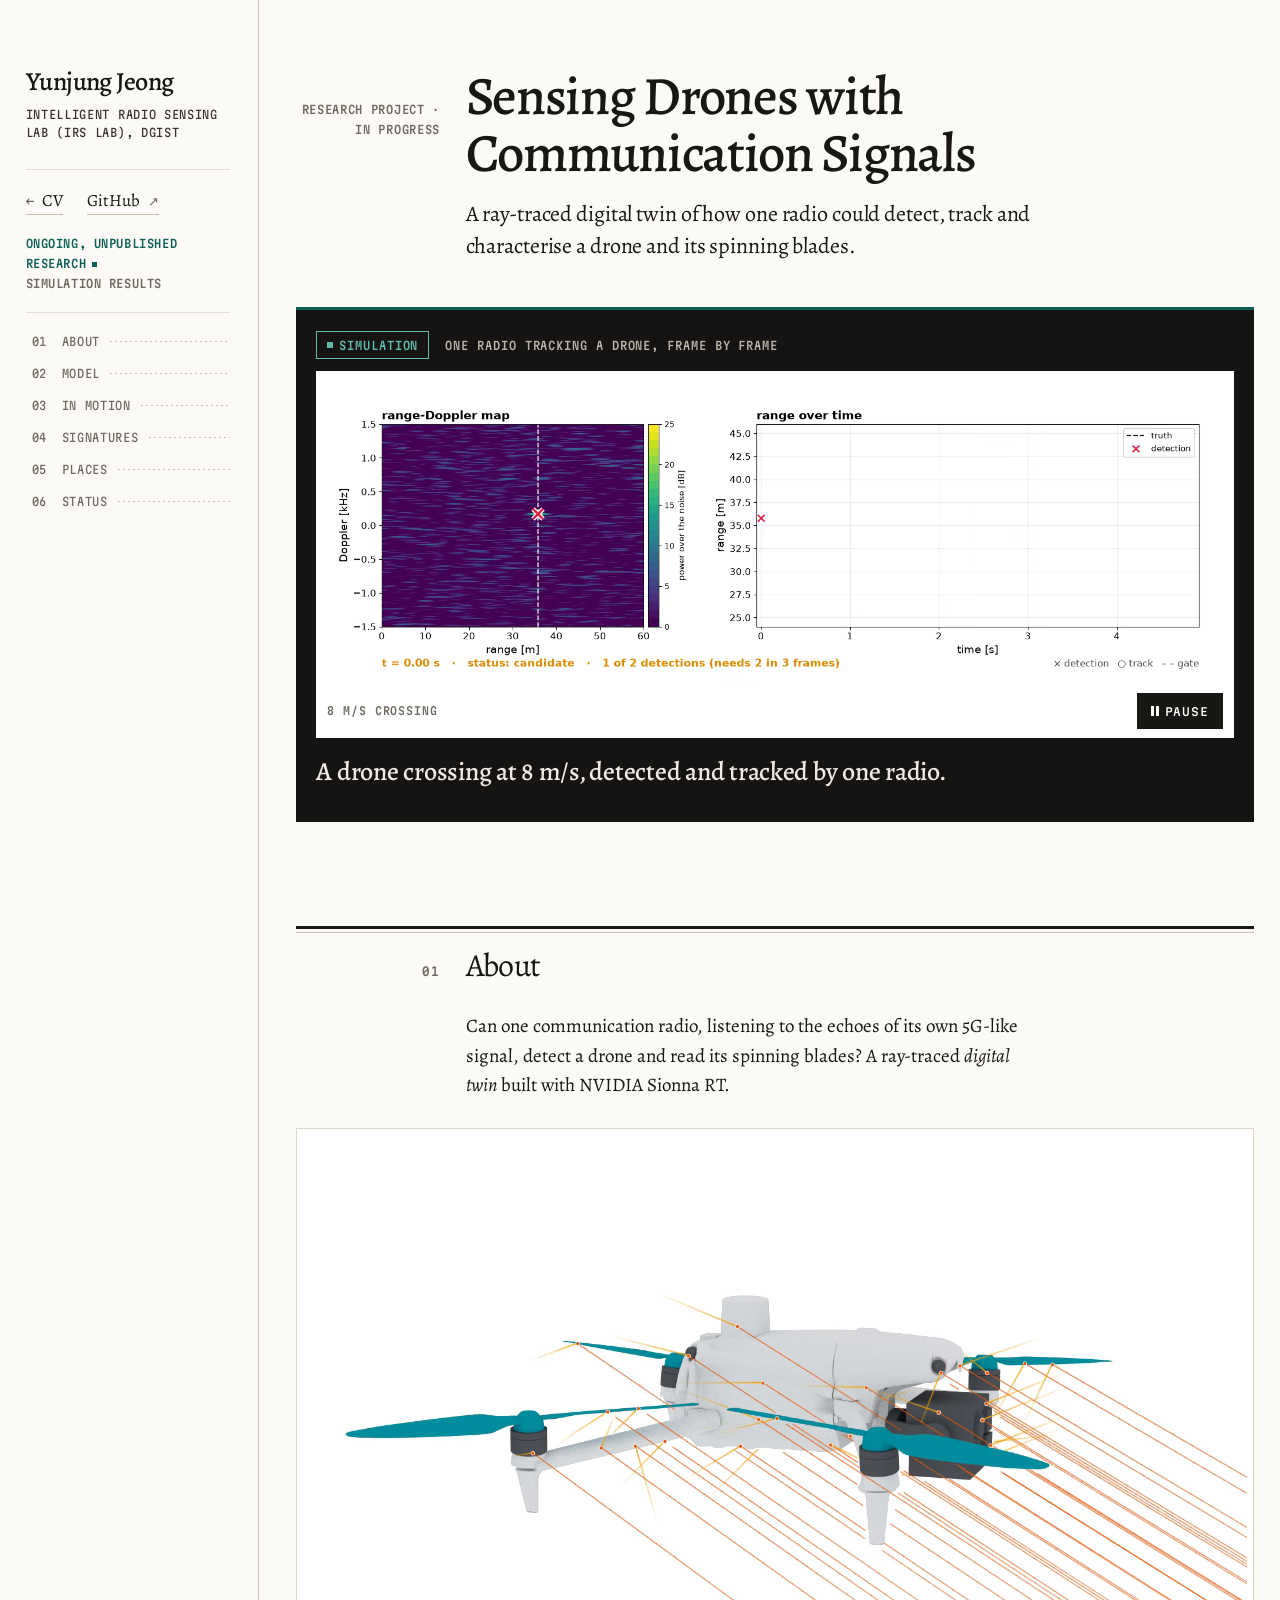
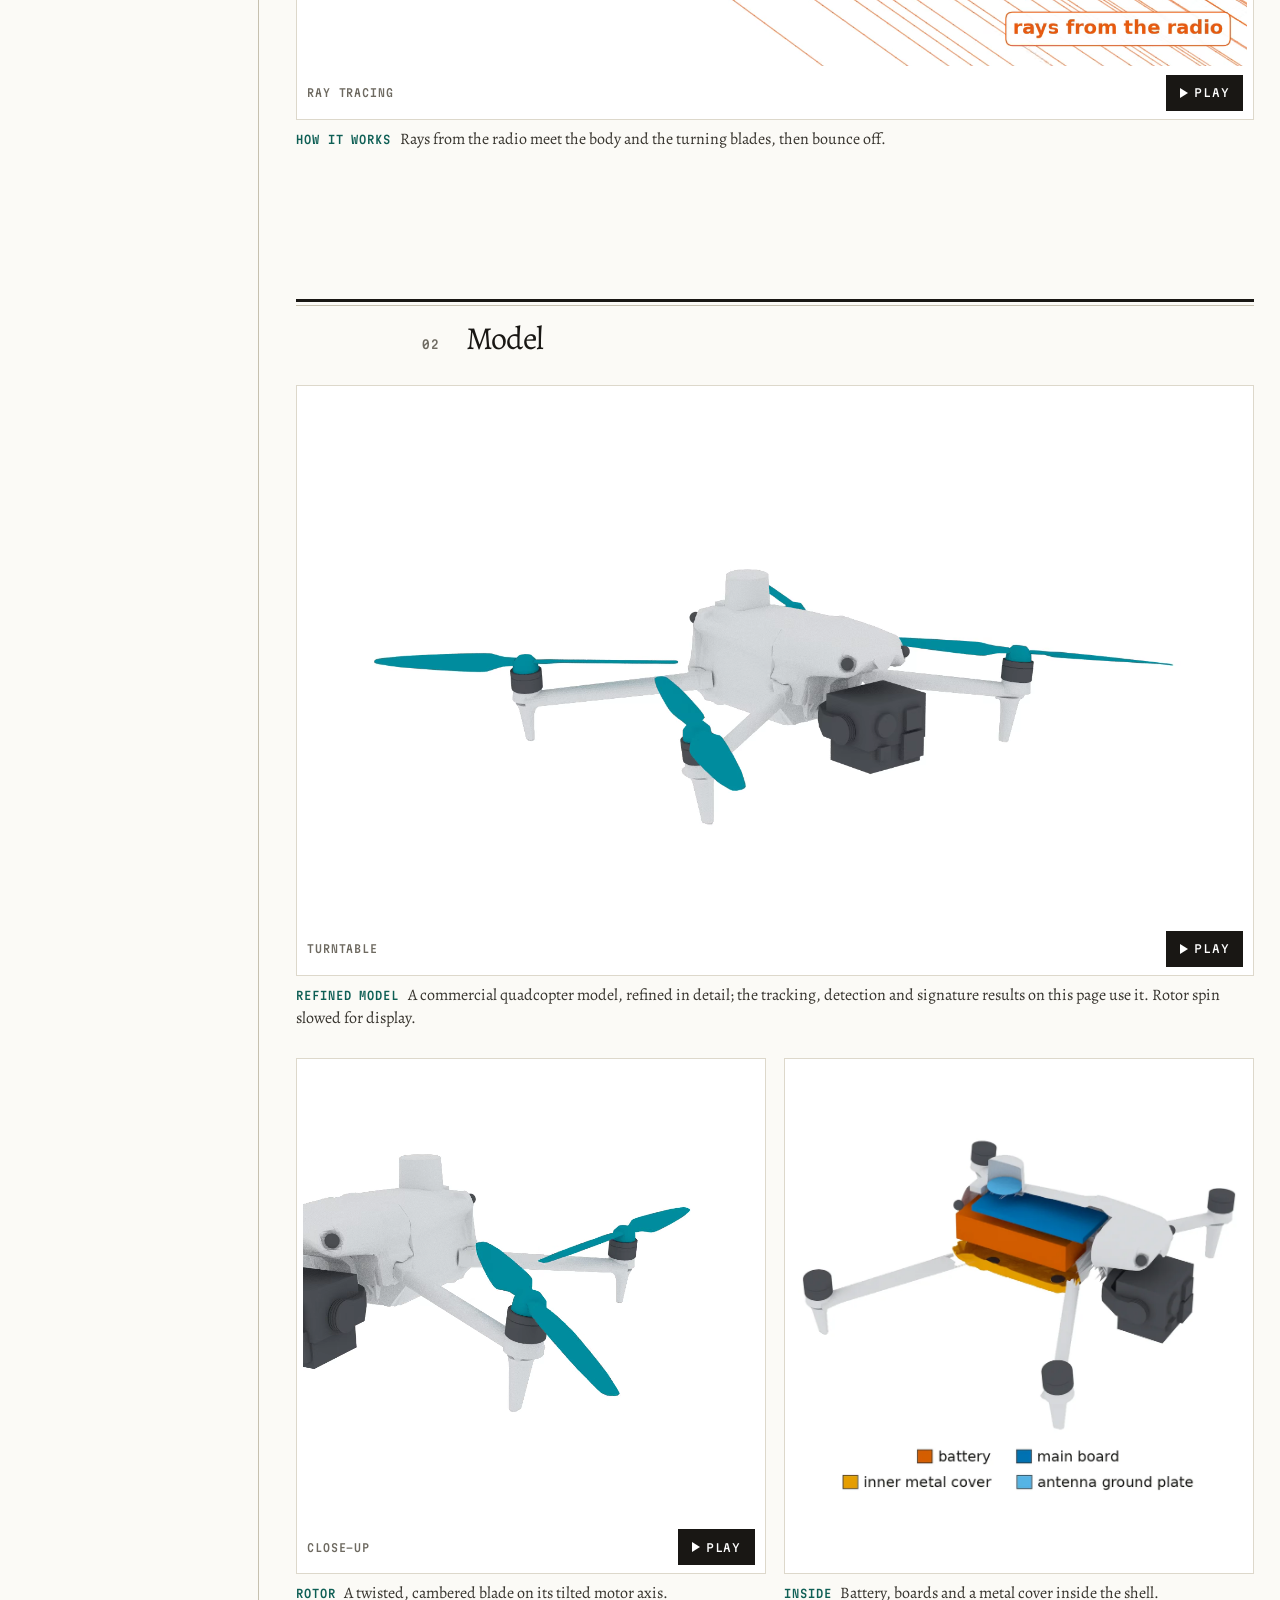
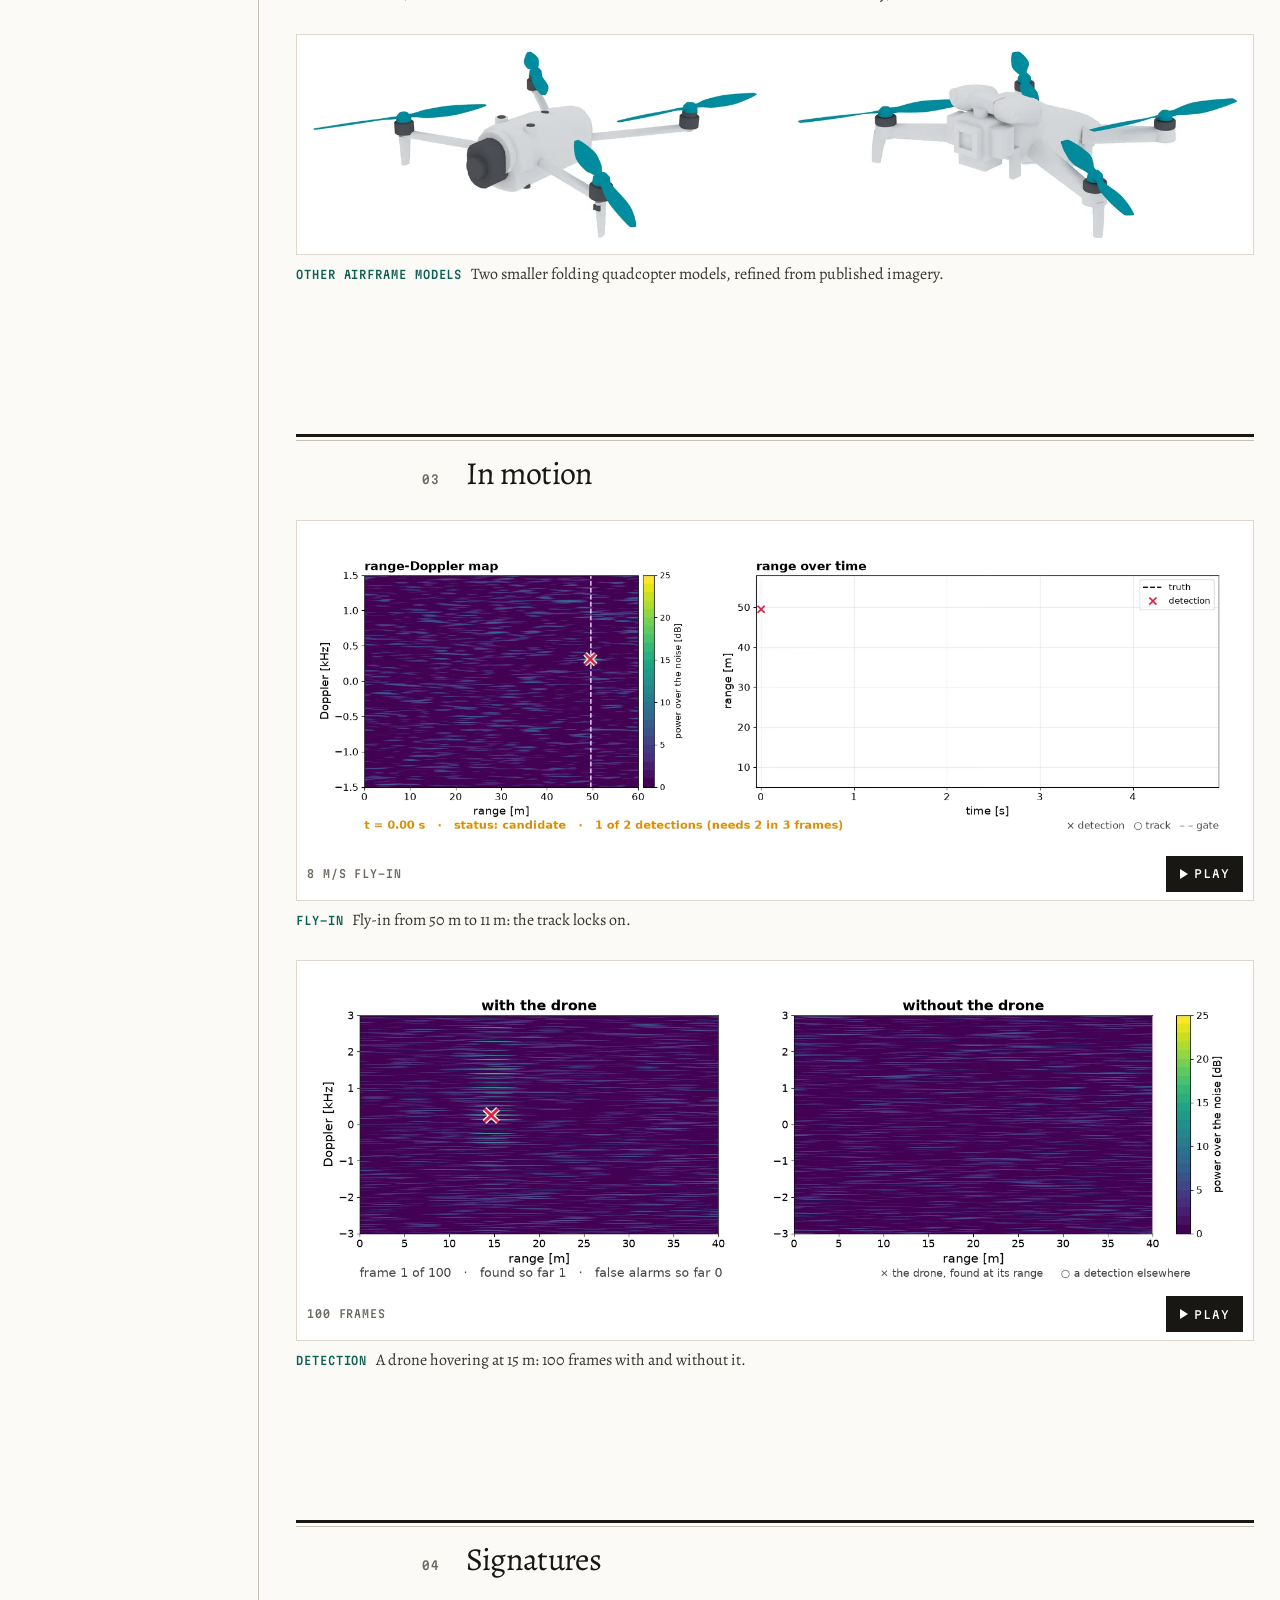
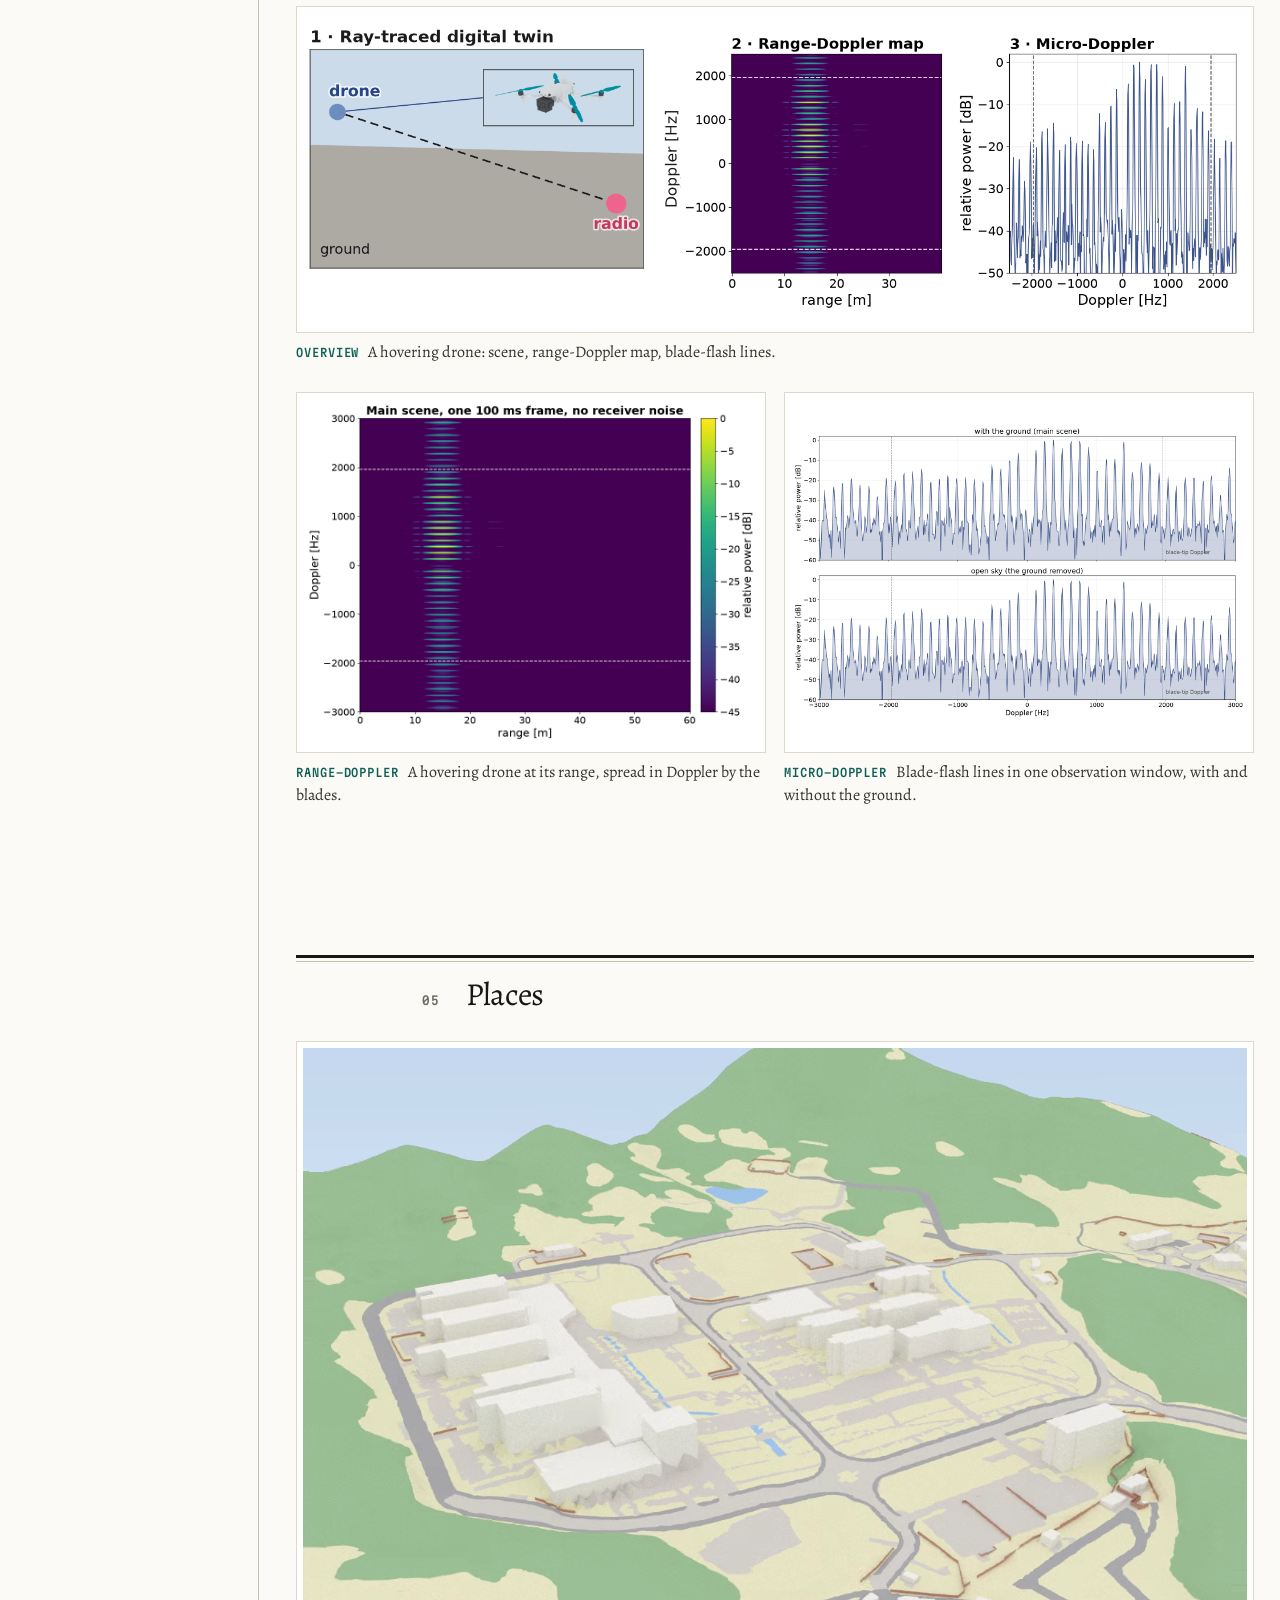
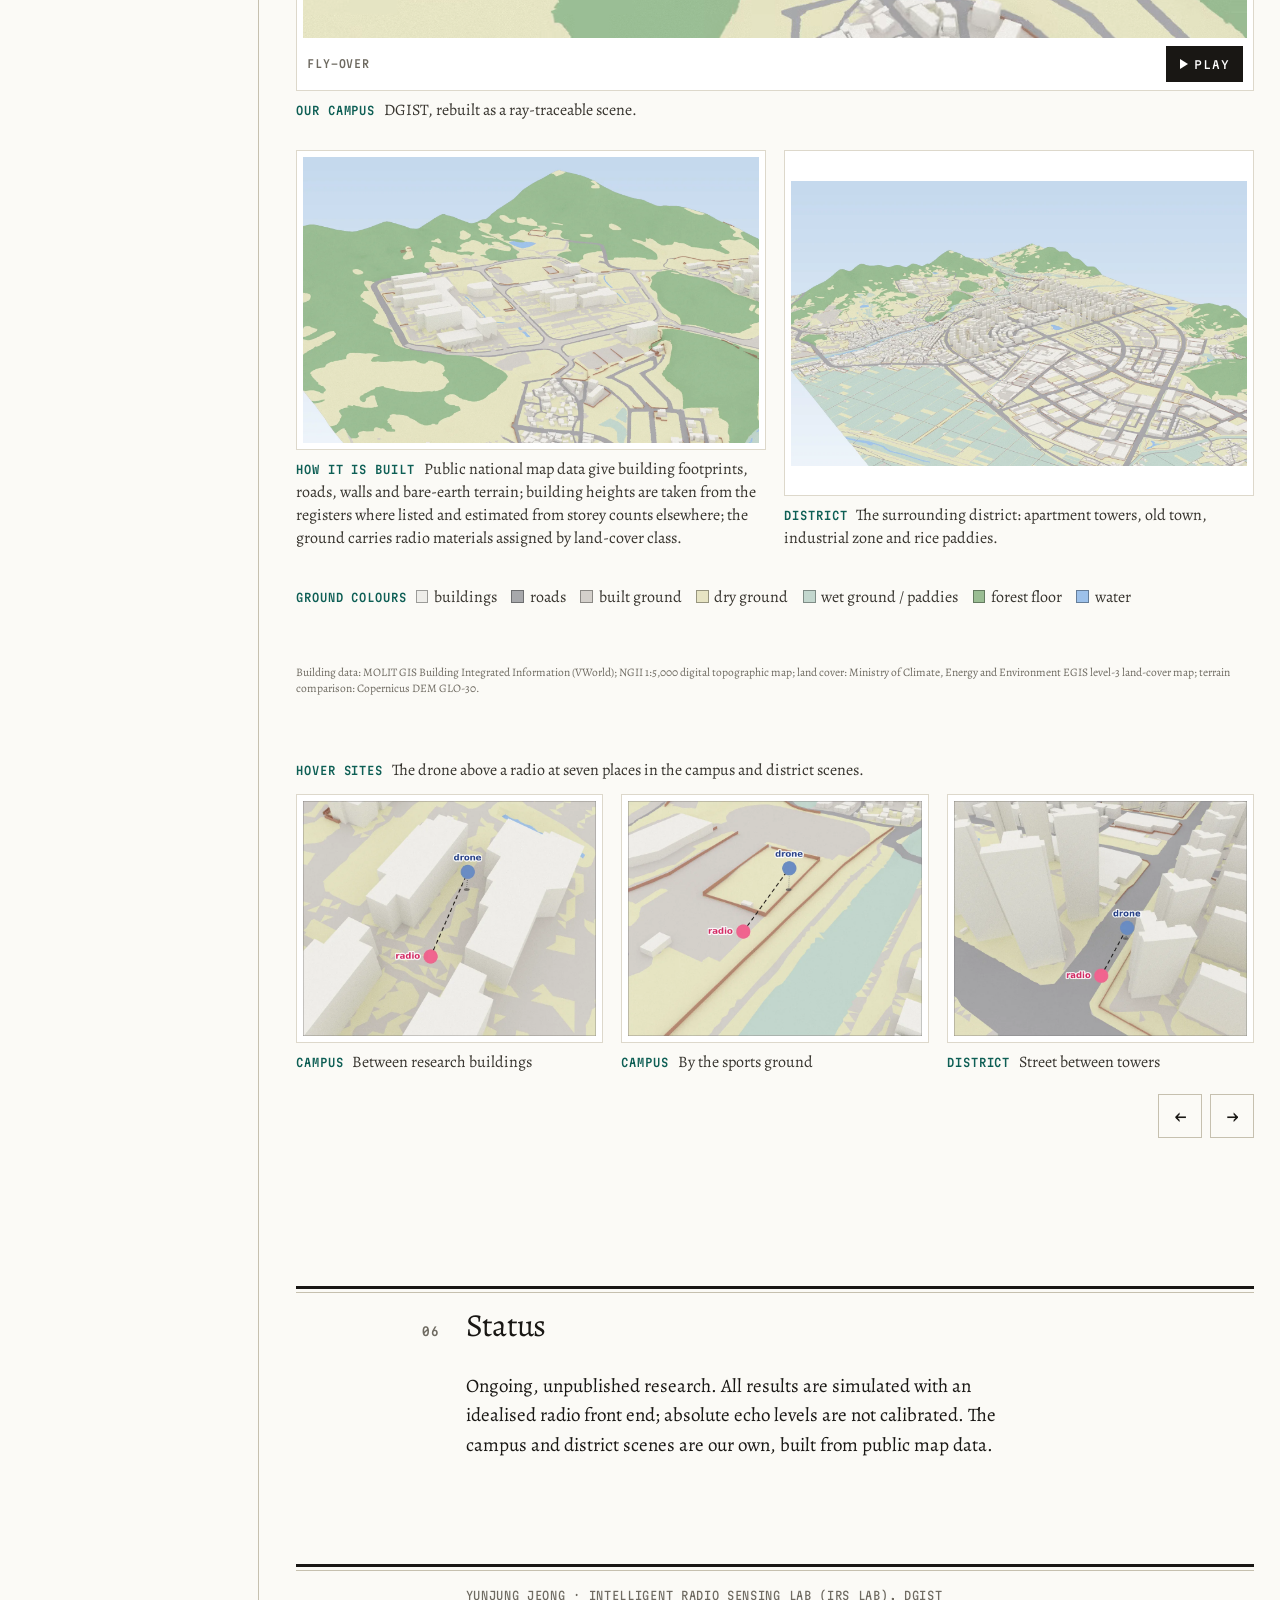
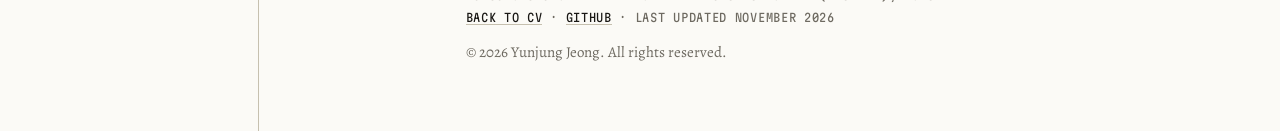
==== commit f99268c3: "Trim 2026-11-05: keep the current-model results and our own scenes; drop the stats row, earlier-mode" ====
--- a/index.html
+++ b/index.html
@@ -4,7 +4,7 @@
   <meta charset="utf-8">
   <meta name="viewport" content="width=device-width, initial-scale=1">
   <title>Drone ISAC Digital Twin · Yunjung Jeong</title>
-  <meta name="description" content="Ongoing research: a ray-traced digital twin for sensing drones with communication signals. A refined drone model, tracking clips, blade-flash signatures, campus, district and city scenes, and long range, all simulated.">
+  <meta name="description" content="Ongoing research: a ray-traced digital twin for sensing drones with communication signals. A refined drone model, tracking and detection clips, blade-flash signatures, and campus and district scenes, all simulated.">
   <meta name="author" content="Yunjung Jeong">
   <meta name="color-scheme" content="light dark">
   <meta name="theme-color" content="#FBFAF6" media="(prefers-color-scheme: light)">
@@ -35,6 +35,7 @@
 <!-- refresh 2026-10-21: latest model, 78 MHz / 100 ms waveform -->
 <!-- refresh 2026-10-22: detection frames with the isolated-pose guard -->
 <!-- refresh 2026-11-05: wording checked, phone clips repaired, overview inset, hover sites -->
+<!-- refresh 2026-11-05 evening: trimmed to current-model results and own scenes -->
 </head>
 <body>
   <a class="skip-link" href="#main">Skip to content</a>
@@ -84,13 +85,6 @@
         </div>
         <figcaption class="stage-cap"><span class="takeaway">A drone crossing at 8&nbsp;m/s, detected and tracked by one radio.</span></figcaption>
       </figure>
-
-      <ul class="stats" aria-label="The twin in numbers (all from simulation)">
-        <li><span class="stat-num">~40<span class="stat-unit">×</span></span><span class="stat-label">faster with targeted ray launching (best tested case; varies by scene)</span></li>
-        <li><span class="stat-num">1<span class="stat-unit">km</span></span><span class="stat-label">range-scaling test, open sky</span></li>
-        <li><span class="stat-num">10</span><span class="stat-label">airframe types modelled</span></li>
-        <li><span class="stat-num">13</span><span class="stat-label">simulated surroundings</span></li>
-      </ul>
     </section>
 
     <nav class="toc" aria-label="On this page">
@@ -100,7 +94,6 @@
         <li><a href="#motion"><span class="toc-label">In motion</span><span class="leader" aria-hidden="true"></span></a></li>
         <li><a href="#signatures"><span class="toc-label">Signatures</span><span class="leader" aria-hidden="true"></span></a></li>
         <li><a href="#places"><span class="toc-label">Places</span><span class="leader" aria-hidden="true"></span></a></li>
-        <li><a href="#speed"><span class="toc-label">Speed &amp; range</span><span class="leader" aria-hidden="true"></span></a></li>
         <li><a href="#status"><span class="toc-label">Status</span><span class="leader" aria-hidden="true"></span></a></li>
       </ol>
     </nav>
@@ -137,11 +130,7 @@
           </video>
           <div class="clip-bar"><span class="clip-badge">Turntable</span></div>
         </div>
-          <figcaption class="tile-cap"><span class="tile-label">Refined model</span> A commercial quadcopter model, refined and frozen for all new runs. The tracking and detection clips and the overview, range-Doppler and micro-Doppler figures use it, with a wider waveform and a longer observation window than before; figures marked “earlier model” use the previous version. Rotor spin slowed for display.</figcaption>
-        </figure>
-        <figure class="tile tile-full">
-          <a class="frame" href="images/60_model_update.webp?v=5a42e50c" title="Open the full-size image"><picture><source media="(max-width: 56rem)" srcset="images/60_model_update_narrow.webp?v=4bf41ea3" width="900" height="880"><img src="images/60_model_update.webp?v=5a42e50c" width="1600" height="379" loading="lazy" decoding="async" alt="Two renders of the same quadcopter from the same angle. Left, the earlier model: a smooth, rounded shell and simple blades. Right, the refined model: a detailed shell around the nose and camera mount, and slimmer, twisted blades."></picture></a>
-          <figcaption class="tile-cap"><span class="tile-label">Update</span> Rotors on their own tilted motor axes, twisted and cambered blades, a detailed shell.</figcaption>
+          <figcaption class="tile-cap"><span class="tile-label">Refined model</span> A commercial quadcopter model, refined in detail; the tracking, detection and signature results on this page use it. Rotor spin slowed for display.</figcaption>
         </figure>
         <figure class="tile tile-half">
           <div class="clip" data-clip>
@@ -211,14 +200,6 @@
           <a class="frame" href="images/03_micro_doppler.png?v=2aff27df" title="Open the full-size image"><picture><source media="(max-width: 56rem)" srcset="images/03_micro_doppler_narrow.png?v=fc41edc2" width="900" height="1160"><img src="images/03_micro_doppler.png?v=2aff27df" width="1600" height="1040" loading="lazy" decoding="async" alt="Two stacked Doppler spectra at the drone's range, one with the ground and one in open sky: a comb of evenly spaced narrow peaks on both sides of zero Doppler, strongest near the centre, and the two panels look nearly the same."></picture></a>
           <figcaption class="tile-cap"><span class="tile-label">Micro-Doppler</span> Blade-flash lines in one observation window, with and without the ground.</figcaption>
         </figure>
-        <figure class="tile tile-full">
-          <a class="frame" href="images/33_blade_lines.webp?v=6345604c" title="Open the full-size image"><picture><source media="(max-width: 56rem)" srcset="images/33_blade_lines_narrow.webp?v=47336c19" width="900" height="1500"><img src="images/33_blade_lines.webp?v=6345604c" width="1600" height="900" loading="lazy" decoding="async" alt="Top: a spectrogram of Doppler versus time over a 0.69 second hover, showing many evenly spaced horizontal blade-flash lines between two dashed blade-tip lines. Bottom left: a fine Doppler spectrum where four overlaid seeds show a comb of sharp lines, with the region beyond the blade-tip Doppler shaded. Bottom right: a zoom from minus 600 to plus 600 hertz showing smooth, sharp lines about 125 hertz apart."></picture></a>
-          <figcaption class="tile-cap"><span class="tile-label">Blade lines</span> A longer record gives sharp blade-flash lines. Earlier model.</figcaption>
-        </figure>
-        <figure class="tile tile-full">
-          <a class="frame" href="images/40_airframes.webp?v=128e6822" title="Open the full-size image"><picture><source media="(max-width: 56rem)" srcset="images/40_airframes_narrow.webp?v=dcaa0646" width="1000" height="742"><img src="images/40_airframes.webp?v=128e6822" width="1800" height="361" loading="lazy" decoding="async" alt="Top views of ten simplified drone models at one shared scale with a 1 metre scale bar, labelled by size and rotor count: mini quads A and B, compact quads A and B, mid quads A, B and C, a mid hexacopter, a large quad and a large octocopter, growing from about 20 centimetres to about 1.3 metres across."></picture></a>
-          <figcaption class="tile-cap"><span class="tile-label">Airframes</span> Ten airframe types at true relative size, in their earlier versions.</figcaption>
-        </figure>
       </div>
     </section>
 
@@ -239,7 +220,7 @@
         </figure>
         <figure class="tile tile-half">
           <a class="frame" href="images/70_dgist_campus.webp?v=64d8b7c2" title="Open the full-size image"><picture><img src="images/70_dgist_campus.webp?v=64d8b7c2" width="1600" height="1000" loading="lazy" decoding="async" alt="Oblique render of the campus scene under a pale sky: pale box-shaped buildings inside a ring road, grey roads and thin brown walls; the ground is coloured by material, with green forest floor covering the hills, pale yellow dry ground, light grey built ground around the buildings, a small blue pond and a dense village in the foreground."></picture></a>
-          <figcaption class="tile-cap"><span class="tile-label">How it is built</span> Public national map data give building footprints, roads, walls and bare-earth terrain; building heights are taken from the registers where listed and estimated from storey counts elsewhere; the ground carries radio materials assigned by land-cover class. A candidate scene, still being refined.</figcaption>
+          <figcaption class="tile-cap"><span class="tile-label">How it is built</span> Public national map data give building footprints, roads, walls and bare-earth terrain; building heights are taken from the registers where listed and estimated from storey counts elsewhere; the ground carries radio materials assigned by land-cover class.</figcaption>
         </figure>
         <figure class="tile tile-half">
           <a class="frame" href="images/71_dgist_district.webp?v=2751ba06" title="Open the full-size image"><picture><img src="images/71_dgist_district.webp?v=2751ba06" width="1600" height="1000" loading="lazy" decoding="async" alt="Oblique render of the wider district scene: rows of tall apartment towers and a curved road ring in the middle, an old town on the left and large industrial halls in the foreground; the ground is coloured by material, with pale green-grey rice paddies in the lower left, green forest on the hills, a blue river and ponds, and pale yellow dry ground between the buildings."></picture></a>
@@ -281,96 +262,12 @@
           </figure>
         </div>
       </div>
-      <div class="mosaic">
-        <figure class="tile tile-third">
-          <a class="frame frame-dark" href="images/31_scene_etoile.webp?v=e7016313" title="Open the full-size image"><img src="images/31_scene_etoile.webp?v=e7016313" width="900" height="600" loading="lazy" decoding="async" alt="Rendered city model seen from above at an angle: blocks of buildings radiating around a large circular plaza (Paris, Étoile)."></a>
-          <figcaption class="tile-cap"><span class="tile-label">City</span> Paris, Étoile</figcaption>
-        </figure>
-        <figure class="tile tile-third">
-          <a class="frame frame-dark" href="images/31_scene_florence.webp?v=68443497" title="Open the full-size image"><img src="images/31_scene_florence.webp?v=68443497" width="900" height="600" loading="lazy" decoding="async" alt="Rendered city model of dense old-town blocks with narrow streets and a domed cathedral near the centre (Florence)."></a>
-          <figcaption class="tile-cap"><span class="tile-label">City</span> Florence</figcaption>
-        </figure>
-        <figure class="tile tile-third">
-          <a class="frame frame-dark" href="images/31_scene_simple_street_canyon_with_cars.webp?v=8c9a9ede" title="Open the full-size image"><img src="images/31_scene_simple_street_canyon_with_cars.webp?v=8c9a9ede" width="900" height="600" loading="lazy" decoding="async" alt="Rendered street canyon: six tall coloured box buildings in cream, brown, red and purple lining a street."></a>
-          <figcaption class="tile-cap"><span class="tile-label">City</span> Street canyon with cars</figcaption>
-        </figure>
-      </div>
-
-      <div class="carousel" data-carousel aria-label="Eight simulated surroundings">
-        <div class="car-track" tabindex="0">
-          <figure class="car-item">
-            <a class="frame" href="images/21_scene_free_space.png?v=dc272d5c" title="Open the full-size image"><img src="images/21_scene_free_space_narrow.png?v=4e1c4ca9" width="900" height="720" loading="lazy" decoding="async" alt="Rendered view of an empty light-blue sky with no ground: a blue marker labelled drone and, lower and to the right, a pink marker labelled radio, joined by a dashed line of sight marked 15 m. A corner label reads open sky, no ground."></a>
-            <figcaption class="tile-cap"><span class="tile-label">01</span> Open sky</figcaption>
-          </figure>
-          <figure class="car-item">
-            <a class="frame" href="images/21_scene_ground_only.png?v=8189fd8b" title="Open the full-size image"><img src="images/21_scene_ground_only_narrow.png?v=4cef4edd" width="900" height="720" loading="lazy" decoding="async" alt="The same view with a large flat grey ground plate far below: the blue drone marker and the pink radio marker hang high above it, joined by a dashed 15 m line of sight. A thin dotted line drops from each marker to a small shadow on the ground. A corner label reads ground."></a>
-            <figcaption class="tile-cap"><span class="tile-label">02</span> Flat ground</figcaption>
-          </figure>
-          <figure class="car-item">
-            <a class="frame" href="images/21_scene_buildings_only.png?v=0bfddeca" title="Open the full-size image"><img src="images/21_scene_buildings_only_narrow.png?v=33c1ef4f" width="900" height="720" loading="lazy" decoding="async" alt="The same view with four pale box-shaped buildings and two thin grey poles floating in the sky around the drone and radio markers, with no ground beneath them. The dashed 15 m line of sight passes between them; the tallest building appears just behind the radio marker. A corner label reads no ground."></a>
-            <figcaption class="tile-cap"><span class="tile-label">03</span> Buildings</figcaption>
-          </figure>
-          <figure class="car-item">
-            <a class="frame" href="images/21_scene_our_scene.png?v=1759fd8b" title="Open the full-size image"><img src="images/21_scene_our_scene_narrow.png?v=049948d0" width="900" height="720" loading="lazy" decoding="async" alt="The same view of the full outdoor scene: a grey ground plate with four pale box buildings and two thin poles. The blue drone marker hovers high above the ground and the pink radio marker sits lower, joined by a dashed 15 m line of sight. Thin dotted lines drop from both markers to small shadows on the ground; the radio’s lands well in front of the tallest building. A corner label reads ground and buildings."></a>
-            <figcaption class="tile-cap"><span class="tile-label">04</span> Our outdoor scene</figcaption>
-          </figure>
-          <figure class="car-item">
-            <a class="frame" href="images/21_scene_street_canyon.png?v=adf5be6a" title="Open the full-size image"><img src="images/21_scene_street_canyon_narrow.png?v=9d87707f" width="900" height="720" loading="lazy" decoding="async" alt="View looking down a narrow street between tall coloured buildings (brown, purple, beige and red blocks) in a built-in street scene. The blue drone marker hovers in the street and the pink radio marker sits lower and nearer, joined by a dashed line of sight marked 15 m."></a>
-            <figcaption class="tile-cap"><span class="tile-label">05</span> Street canyon</figcaption>
-          </figure>
-          <figure class="car-item">
-            <a class="frame" href="images/21_scene_lowest_parapet.png?v=f6b08890" title="Open the full-size image"><img src="images/21_scene_lowest_parapet_narrow.png?v=5c6fb8f8" width="900" height="720" loading="lazy" decoding="async" alt="Wide grey ground with a very low strip-like wall labelled parapet between the blue drone marker on the left and the pink radio marker on the right. The dashed 30 m line of sight passes well above it, so nothing stands in the way."></a>
-            <figcaption class="tile-cap"><span class="tile-label">06</span> Low parapet</figcaption>
-          </figure>
-          <figure class="car-item">
-            <a class="frame" href="images/21_scene_parapet.png?v=b472e8f3" title="Open the full-size image"><img src="images/21_scene_parapet_narrow.png?v=cdda85ff" width="900" height="720" loading="lazy" decoding="async" alt="Wide grey ground with a low light-grey wall labelled parapet standing halfway between the blue drone marker on the left and the pink radio marker on the right. The dashed 30 m line of sight passes just over the top of the parapet."></a>
-            <figcaption class="tile-cap"><span class="tile-label">07</span> Parapet</figcaption>
-          </figure>
-          <figure class="car-item">
-            <a class="frame" href="images/21_scene_wall.png?v=c725f395" title="Open the full-size image"><img src="images/21_scene_wall_narrow.png?v=f1a02657" width="900" height="720" loading="lazy" decoding="async" alt="The same ground with a tall light-grey panel labelled wall standing halfway between the drone and the radio. The far vertical edge of the wall lies on the dashed 30 m line of sight, and the short stretch of line behind the wall is drawn faint and dotted, with a small note reading hidden from this view."></a>
-            <figcaption class="tile-cap"><span class="tile-label">08</span> Wall edge</figcaption>
-          </figure>
-        </div>
-      </div>
-
-      <div class="mosaic">
-        <figure class="tile tile-full">
-          <a class="frame" href="images/20_stft_grid.png?v=4b81e73c" title="Open the full-size image"><picture><source media="(max-width: 56rem)" srcset="images/20_stft_grid_narrow.png?v=a69b25db" width="900" height="1760"><img src="images/20_stft_grid.png?v=4b81e73c" width="1600" height="890" loading="lazy" decoding="async" alt="Eight spectrograms of Doppler versus time, all with the constant echo removed, with thin dashed blade-tip lines. First group, radio well below the drone: free space, ground only, buildings only, our outdoor scene and the NVIDIA street canyon all show nearly the same evenly spaced blade flashes inside the dashed lines. Second group, the second scene: the lowest parapet and the parapet show clean repeating flashes on both sides of zero, and the wall edge, which hides half of the drone, shows a visibly different, uneven pattern."></picture></a>
-          <figcaption class="tile-cap"><span class="tile-label">Eight signatures</span> In these scenes, with the constant echo removed, still surroundings change the rotor signature little; hiding half the drone changes a lot. Earlier model.</figcaption>
-        </figure>
-        <figure class="tile tile-full">
-          <a class="frame" href="images/50_wind_rd.webp?v=5c0c8000" title="Open the full-size image"><picture><source media="(max-width: 56rem)" srcset="images/50_wind_rd_narrow.webp?v=2208adb5" width="1077" height="1160"><img src="images/50_wind_rd.webp?v=5c0c8000" width="1957" height="580" loading="lazy" decoding="async" alt="Four range-Doppler maps; the drone sits at about 15 metres. Calm: faint bands at the drone's range. Wind 10 metres per second with clutter in the drone's range cell: a bright band hugging zero Doppler at short ranges. Wind with clutter at all ranges: the band stretches along the whole range axis. At 5.8 gigahertz: a similar band on a wider Doppler axis."></picture></a>
-          <figcaption class="tile-cap"><span class="tile-label">Wind</span> Slowly moving simulated vegetation leaves a clutter band near zero Doppler after the constant echo is removed. Earlier model.</figcaption>
-        </figure>
-      </div>
-    </section>
-
-    <section id="speed" class="section" aria-labelledby="speed-title">
-      <h2 id="speed-title">Speed &amp; range</h2>
-      <div class="mosaic">
-        <figure class="tile tile-full">
-          <a class="frame" href="images/30_launch_compare.webp?v=92af53f1" title="Open the full-size image"><picture><source media="(max-width: 56rem)" srcset="images/30_launch_compare_narrow.webp?v=2f62bd6b" width="900" height="1500"><img src="images/30_launch_compare.webp?v=92af53f1" width="1600" height="820" loading="lazy" decoding="async" alt="Four spectrograms of Doppler versus time and a line plot. Top row: full-sphere launch with two random seeds; bottom row: targeted launch with two random seeds. All four show the same evenly spaced blade-flash lines between dashed blade-tip lines. The line plot overlays the time-averaged Doppler spectra: seven grey full-sphere curves and two teal targeted curves that follow the same envelope."></picture></a>
-          <figcaption class="tile-cap"><span class="tile-label">Targeted launch</span> In this open-sky hover, the same blade-flash lines and Doppler envelope as a full-sphere launch, and the same echo level in most of the tested open-sky cases; up to ~40× faster in the best tested case, with gains that vary by scene. Earlier model.</figcaption>
-        </figure>
-        <figure class="tile tile-half">
-          <a class="frame" href="images/34_long_range.webp?v=1f5017ad" title="Open the full-size image"><picture><source media="(max-width: 56rem)" srcset="images/34_long_range_narrow.webp?v=86192883" width="900" height="1000"><img src="images/34_long_range.webp?v=1f5017ad" width="1000" height="760" loading="lazy" decoding="async" alt="Line plot of echo level versus range on a logarithmic axis from 15 metres to 1 kilometre in open sky. Dots for the mean of several simulation runs lie on a dashed radar-equation line falling as range to the minus fourth power; a strip below shows single-run deviations within about plus or minus one decibel."></picture></a>
-          <figcaption class="tile-cap"><span class="tile-label">Long range</span> A range-scaling test to 1&nbsp;km in open sky: the mean echo follows the radar-equation trend (not a measured detection range). Earlier model.</figcaption>
-        </figure>
-        <figure class="tile tile-half">
-          <a class="frame" href="images/32_range_stft.webp?v=06a3a0e1" title="Open the full-size image"><picture><source media="(max-width: 56rem)" srcset="images/32_range_stft_narrow.webp?v=bf8564a6" width="900" height="1400"><img src="images/32_range_stft.webp?v=06a3a0e1" width="1600" height="520" loading="lazy" decoding="async" alt="Three spectrograms of Doppler versus time for the same hovering drone in open sky at 15, 42 and 85 metres, each showing evenly spaced blade-flash lines between dashed blade-tip lines; the pattern looks much the same at every range."></picture></a>
-          <figcaption class="tile-cap"><span class="tile-label">Farther</span> Same signature at 15, 42 and 85&nbsp;m. Earlier model.</figcaption>
-        </figure>
-        <figure class="tile tile-full">
-          <a class="frame" href="images/42_detect_launch.webp?v=b8f1e15d" title="Open the full-size image"><picture><source media="(max-width: 56rem)" srcset="images/42_detect_launch_narrow.webp?v=f3ff915e" width="932" height="1168"><img src="images/42_detect_launch.webp?v=b8f1e15d" width="1809" height="584" loading="lazy" decoding="async" alt="Four range-Doppler maps with a colour bar of power over noise. Two geometries, drone seen from 15 degrees above and from 45 degrees below, each run with a full-sphere and a targeted launch. A red cross marks the detection, at the drone's range for both launches."></picture></a>
-          <figcaption class="tile-cap"><span class="tile-label">Detection</span> Both launches detect the hovering drone in the same range cell. Earlier model.</figcaption>
-        </figure>
-      </div>
     </section>
 
     <section id="status" class="section" aria-labelledby="status-title">
       <h2 id="status-title">Status</h2>
       <div class="note standfirst">
-        <p>Ongoing, unpublished research. All results are simulated with an idealised radio front end; absolute echo levels depend on the simulation's sampling conventions and have not been calibrated against measurements. The drone model has been refined and frozen, and a small field measurement is being prepared; figures made before the refinement are kept as earlier demonstrations. The campus and district scenes are our own; the other city scenes are NVIDIA Sionna RT built-ins.</p>
+        <p>Ongoing, unpublished research. All results are simulated with an idealised radio front end; absolute echo levels are not calibrated. The campus and district scenes are our own, built from public map data.</p>
       </div>
     </section>
 
